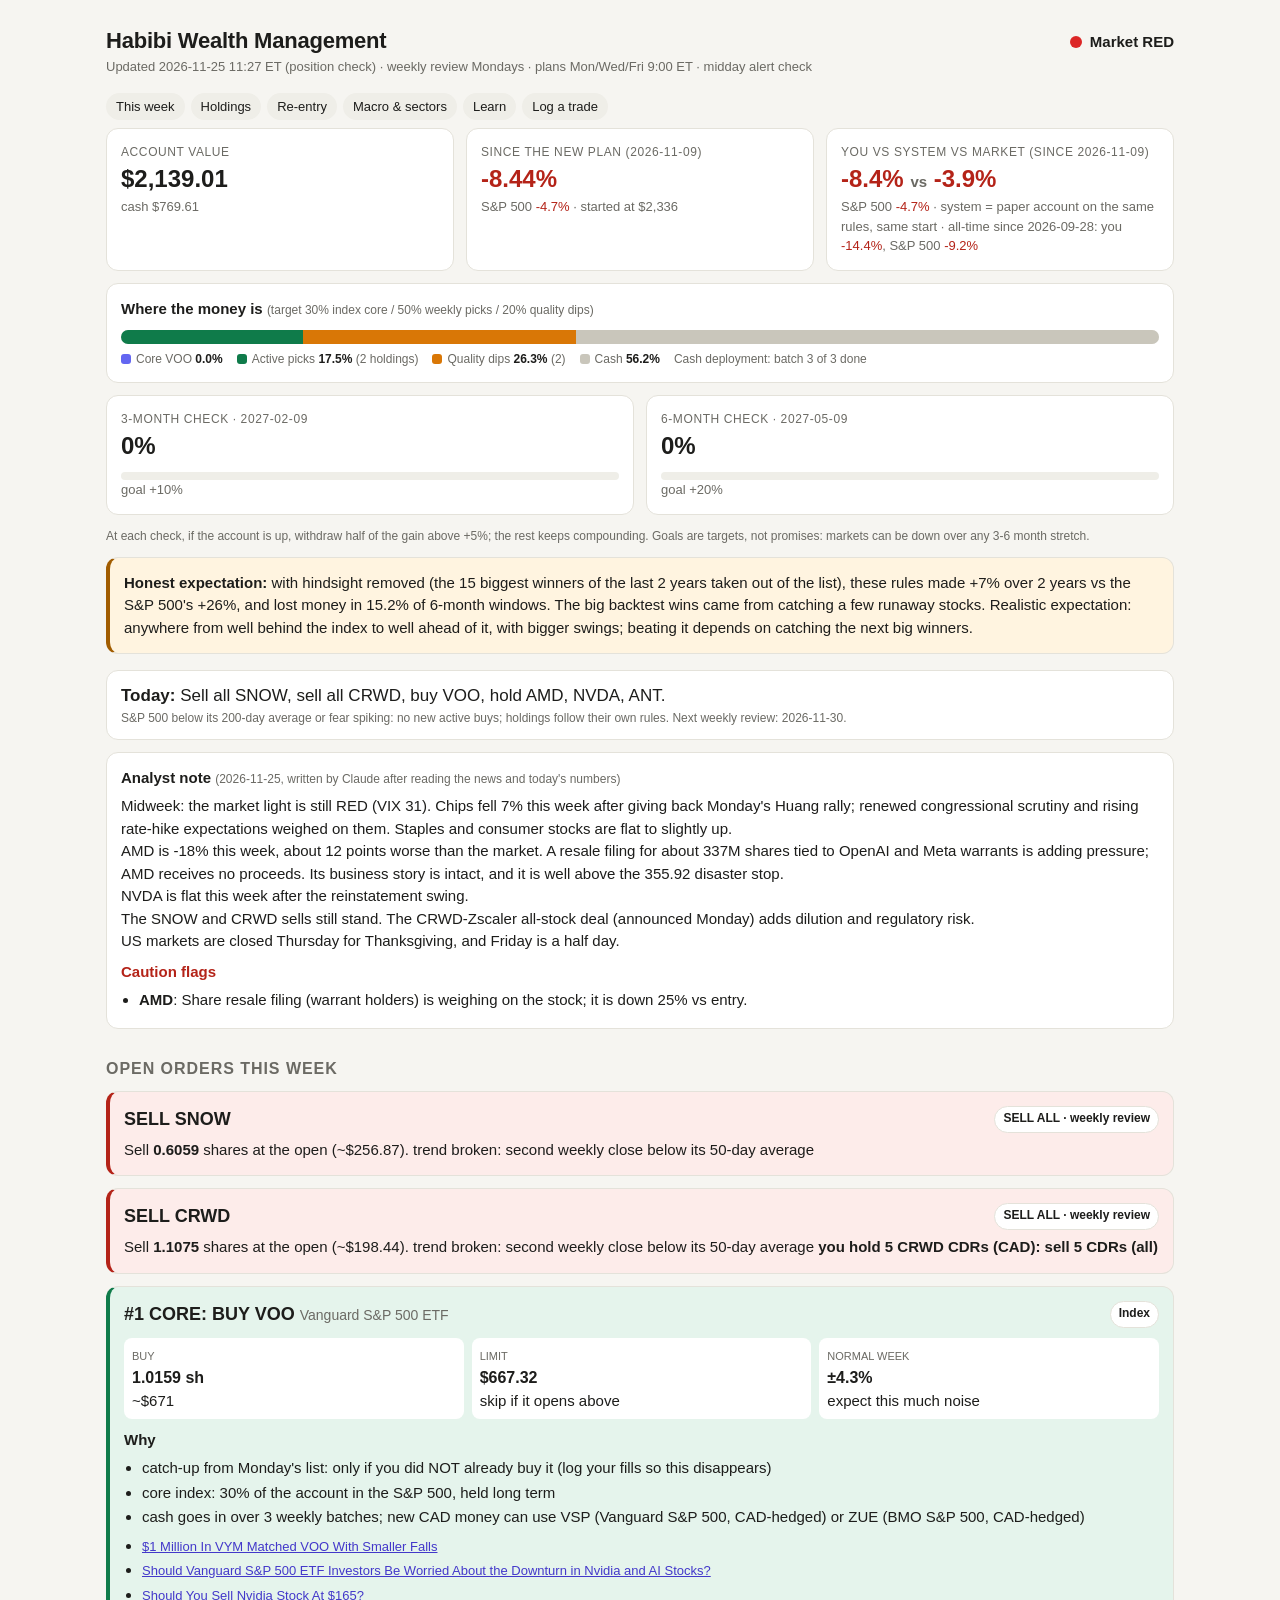
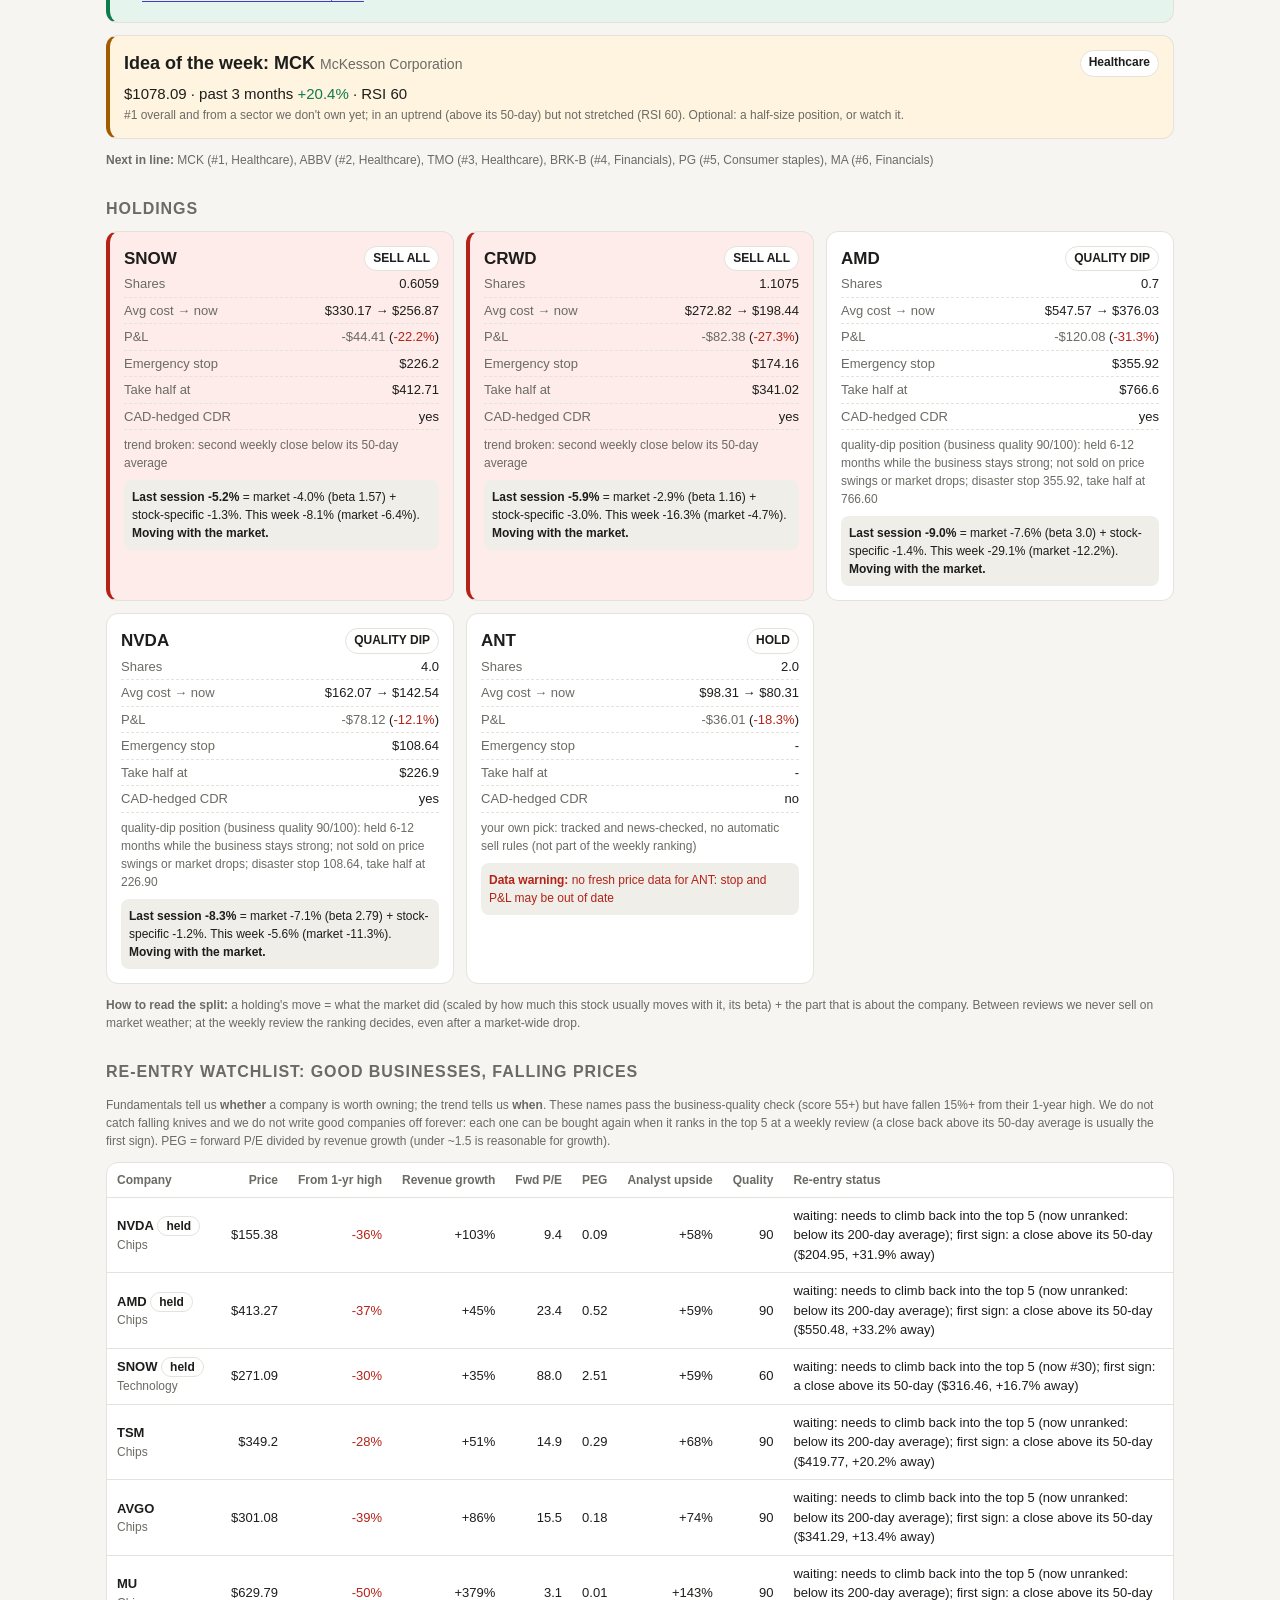
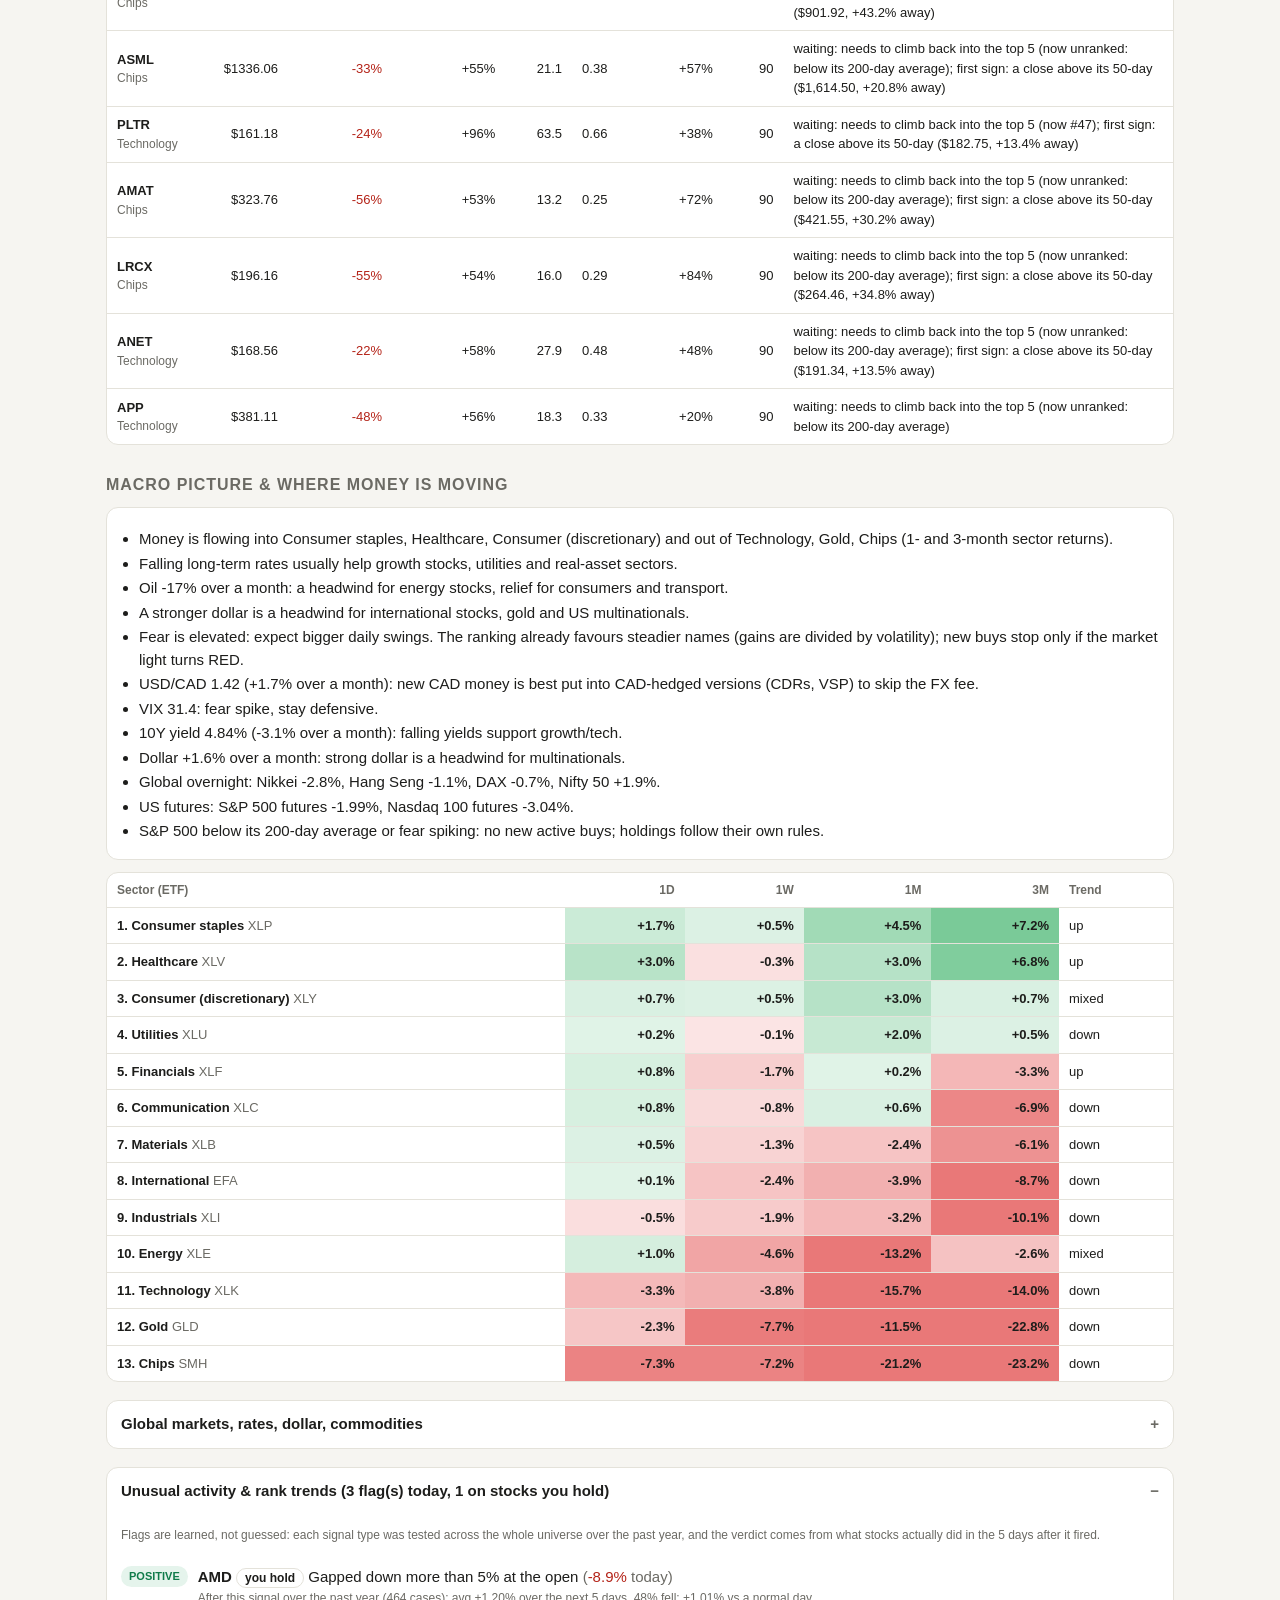
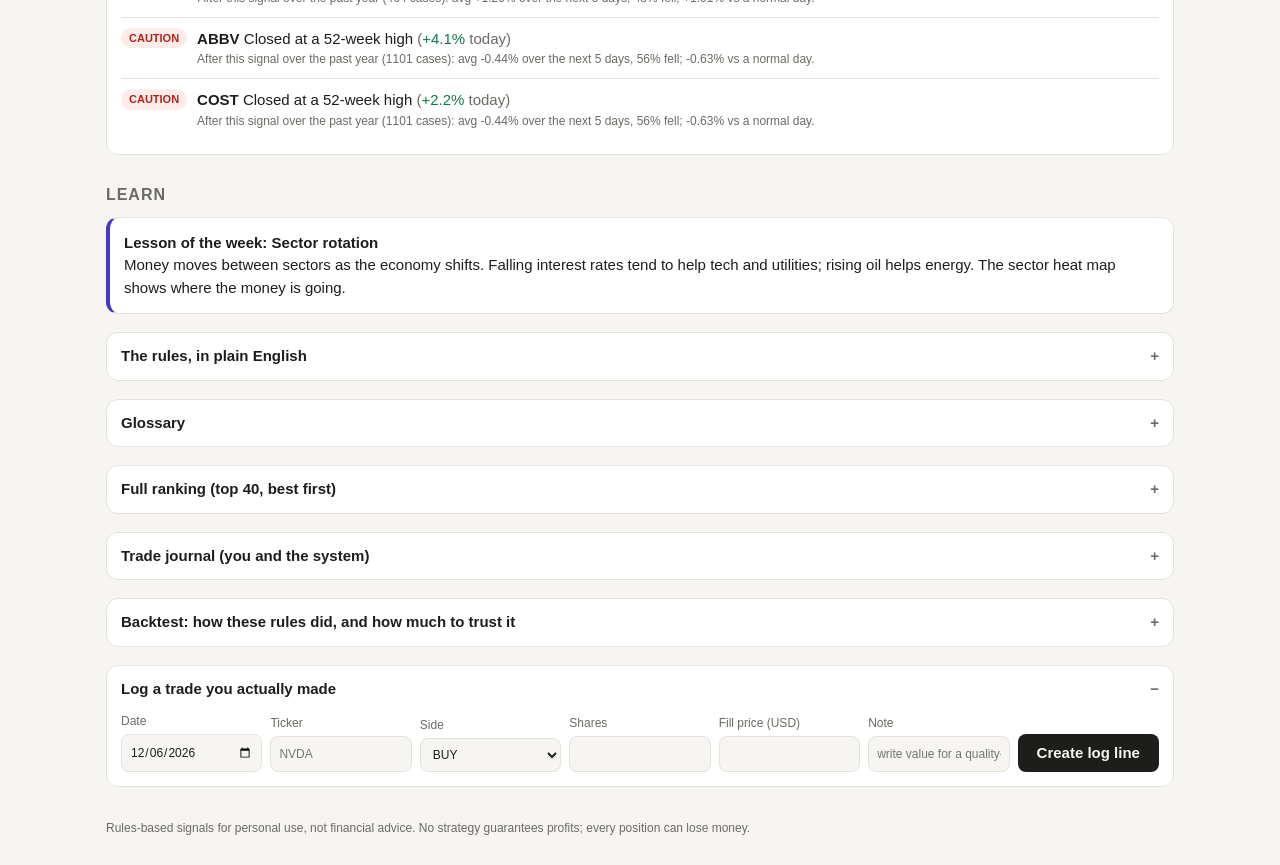
==== docs/index.html @ 864ce2e6 "Habibi check 2026-11-25 11:28 ET" ====
<!doctype html><html lang="en"><head><meta charset="utf-8">
<meta name="viewport" content="width=device-width,initial-scale=1"><title>Habibi Wealth Management</title>
<style>
:root{--bg:#f6f5f1;--card:#fff;--ink:#1d1d1b;--mute:#6b6a64;--line:#e4e2da;--buy:#0f7b4a;--buy-bg:#e5f4ec;
--sell:#b42318;--sell-bg:#fdecea;--warn:#a15c00;--warn-bg:#fff4e0;--acc:#4338ca;--chip:#efeee8}
@media (prefers-color-scheme:dark){:root:not([data-theme=light]){--bg:#121211;--card:#1c1c1a;--ink:#ecebe6;--mute:#9c9b94;
--line:#2e2d2a;--buy:#4ccf8d;--buy-bg:#12291d;--sell:#ff8a7a;--sell-bg:#321614;--warn:#f0b454;--warn-bg:#2d2210;--acc:#a5b4fc;--chip:#262623}}
:root[data-theme=dark]{--bg:#121211;--card:#1c1c1a;--ink:#ecebe6;--mute:#9c9b94;--line:#2e2d2a;--buy:#4ccf8d;--buy-bg:#12291d;
--sell:#ff8a7a;--sell-bg:#321614;--warn:#f0b454;--warn-bg:#2d2210;--acc:#a5b4fc;--chip:#262623}
*{box-sizing:border-box}body{margin:0;background:var(--bg);color:var(--ink);font:15px/1.5 -apple-system,BlinkMacSystemFont,"Segoe UI",Inter,sans-serif}
.wrap{max-width:1100px;margin:0 auto;padding:16px}
header{display:flex;flex-wrap:wrap;justify-content:space-between;align-items:baseline;gap:8px;margin:8px 0 16px}
h1{font-size:22px;margin:0;letter-spacing:-.01em}h2{font-size:16px;margin:28px 0 10px;text-transform:uppercase;letter-spacing:.06em;color:var(--mute)}
.sub{color:var(--mute);font-size:13px}nav{display:flex;gap:6px;flex-wrap:wrap;margin-bottom:8px}
nav a{font-size:13px;padding:4px 10px;border-radius:99px;background:var(--chip);color:var(--ink);text-decoration:none}
.grid{display:grid;gap:12px;grid-template-columns:repeat(auto-fit,minmax(160px,1fr))}
.card{background:var(--card);border:1px solid var(--line);border-radius:12px;padding:14px}
.kpi .v{font-size:24px;font-weight:650;font-variant-numeric:tabular-nums}.kpi .l{font-size:12px;color:var(--mute);text-transform:uppercase;letter-spacing:.05em}
.light{display:inline-flex;align-items:center;gap:8px;font-weight:650}.dot{width:12px;height:12px;border-radius:50%}
.GREEN{background:#16a34a}.YELLOW{background:#eab308}.RED{background:#dc2626}
.bar{height:8px;background:var(--chip);border-radius:99px;overflow:hidden;margin-top:8px}.bar i{display:block;height:100%;background:var(--buy)}
.order{border-left:4px solid var(--buy);background:var(--buy-bg)}.order.sell{border-left-color:var(--sell);background:var(--sell-bg)}
.order.warn{border-left-color:var(--warn);background:var(--warn-bg)}
.order h3{margin:0 0 6px;font-size:18px;display:flex;justify-content:space-between;gap:8px;flex-wrap:wrap}
.tag{font-size:12px;font-weight:650;padding:2px 8px;border-radius:99px;background:var(--card);border:1px solid var(--line)}
.plan{display:grid;grid-template-columns:repeat(auto-fit,minmax(110px,1fr));gap:8px;margin:10px 0;font-variant-numeric:tabular-nums}
.plan div{background:var(--card);border-radius:8px;padding:6px 8px}.plan b{display:block;font-size:16px}.plan span{font-size:11px;color:var(--mute);text-transform:uppercase}
ul.why{margin:6px 0 0;padding-left:18px}ul.why li{margin:2px 0}
.tbl{overflow-x:auto;background:var(--card);border:1px solid var(--line);border-radius:12px}
table{border-collapse:collapse;width:100%;font-size:13px;font-variant-numeric:tabular-nums}
th,td{padding:8px 10px;border-bottom:1px solid var(--line);text-align:right;white-space:nowrap}th{color:var(--mute);font-weight:600;font-size:12px}
td:first-child,th:first-child,td.l,th.l{text-align:left}tr:last-child td{border-bottom:0}
.pos{color:var(--buy)}.neg{color:var(--sell)}.mute{color:var(--mute)}
.news a{color:var(--acc);font-size:13px}.stack>*+*{margin-top:12px}
form{display:grid;grid-template-columns:repeat(auto-fit,minmax(120px,1fr));gap:8px;align-items:end}
label{font-size:12px;color:var(--mute);display:grid;gap:4px;min-width:0}input,select,button{width:100%;min-width:0;font:inherit;padding:8px;border-radius:8px;border:1px solid var(--line);background:var(--bg);color:var(--ink)}
button{background:var(--ink);color:var(--bg);border:0;font-weight:600;cursor:pointer}
code{background:var(--chip);padding:2px 6px;border-radius:6px;font-size:13px;word-break:break-all}
.note{font-size:12px;color:var(--mute)}
.flag{display:flex;gap:10px;align-items:flex-start;padding:10px 0;border-bottom:1px solid var(--line)}.flag:last-child{border-bottom:0}
.vd{font-size:11px;font-weight:700;padding:2px 8px;border-radius:99px;white-space:nowrap}.vd.caution{background:var(--sell-bg);color:var(--sell)}.vd.positive{background:var(--buy-bg);color:var(--buy)}.vd.neutral,.vd.few{background:var(--chip);color:var(--mute)}
.tbl td.stick,.tbl th.stick{position:sticky;left:0;background:var(--card);z-index:1}
.st{font-size:11px;font-weight:700;padding:2px 7px;border-radius:99px;white-space:nowrap}
.st.buy{background:var(--buy-bg);color:var(--buy)}.st.hold{background:var(--chip);color:var(--ink)}.st.next{background:var(--warn-bg);color:var(--warn)}
details.sec{margin-top:18px;background:var(--card);border:1px solid var(--line);border-radius:12px;padding:0 14px}
details.sec>summary{cursor:pointer;padding:12px 0;font-weight:600;list-style:none;display:flex;justify-content:space-between}
details.sec>summary::after{content:"+";color:var(--mute)}details.sec[open]>summary::after{content:"−"}
details.sec[open]{padding-bottom:14px}details.sec .tbl,details.sec .card{border-color:var(--line)}
.headline{font-size:17px;margin:16px 0 0;padding:12px 14px;border-radius:12px;background:var(--card);border:1px solid var(--line)}
@media (max-width:600px){.kpi .v{font-size:20px}}

.sleeve{display:flex;height:14px;border-radius:99px;overflow:hidden;background:var(--chip);margin:10px 0 6px}
.sleeve i{display:block;height:100%}.s-core{background:#6366f1}.s-act{background:#0f7b4a}.s-val{background:#d97706}.s-cash{background:#c9c6bb}
.legend{display:flex;gap:14px;flex-wrap:wrap;font-size:12px;color:var(--mute)}.legend b{color:var(--ink)}
.sw{display:inline-block;width:10px;height:10px;border-radius:3px;margin-right:5px;vertical-align:-1px}
.hold{display:grid;gap:12px;grid-template-columns:repeat(auto-fit,minmax(260px,1fr))}
.hc h3{margin:0;font-size:17px;display:flex;justify-content:space-between;gap:8px}
.hc .row{display:flex;justify-content:space-between;font-size:13px;padding:3px 0;border-bottom:1px dashed var(--line)}
.hc .row:last-of-type{border-bottom:0}.hc .row span:first-child{color:var(--mute)}
.split{font-size:12px;margin-top:8px;padding:8px;border-radius:8px;background:var(--chip)}
.heat td.h{font-weight:600}.lesson{border-left:4px solid var(--acc)}
.chk{display:grid;gap:12px;grid-template-columns:repeat(auto-fit,minmax(200px,1fr))}
</style></head><body><div class="wrap">
<header><div><h1>Habibi Wealth Management</h1><div class="sub">Updated 2026-11-25 11:27 ET (position check) · weekly review Mondays · plans Mon/Wed/Fri 9:00 ET · midday alert check</div></div>
<div class="light"><span class="dot RED"></span>Market RED</div></header>
<nav><a href="#orders">This week</a><a href="#holdings">Holdings</a><a href="#reentry">Re-entry</a><a href="#macro">Macro &amp; sectors</a><a href="#learn">Learn</a><a href="#log">Log a trade</a></nav>
<div class="grid">
<div class="card kpi"><div class="l">Account value</div><div class="v">$2,139.01</div><div class="sub">cash $769.61</div></div>
<div class="card kpi"><div class="l">Since the new plan (2026-11-09)</div><div class="v"><span class="neg">-8.44%</span></div>
<div class="sub">S&amp;P 500 <span class="neg">-4.7%</span> · started at $2,336</div></div>
<div class="card kpi"><div class="l">You vs system vs market (since 2026-11-09)</div><div class="v"><span class="neg">-8.4%</span> <span class="mute" style="font-size:15px">vs</span> <span class="neg">-3.9%</span></div>
<div class="sub">S&amp;P 500 <span class="neg">-4.7%</span> · system = paper account on the same rules, same start · all-time since 2026-09-28: you <span class="neg">-14.4%</span>, S&amp;P 500 <span class="neg">-9.2%</span></div></div>
</div>
<div class="card" style="margin-top:12px"><b>Where the money is</b> <span class="note">(target 30% index core / 50% weekly picks / 20% quality dips)</span>
<div class="sleeve"><i class="s-core" style="width:0.0%"></i><i class="s-act" style="width:17.5%"></i><i class="s-val" style="width:26.3%"></i><i class="s-cash" style="width:56.2%"></i></div>
<div class="legend"><span><i class="sw s-core"></i>Core VOO <b>0.0%</b></span><span><i class="sw s-act"></i>Active picks <b>17.5%</b>
(2 holdings)</span><span><i class="sw s-val"></i>Quality dips <b>26.3%</b> (2)</span><span><i class="sw s-cash"></i>Cash <b>56.2%</b></span>
<span>Cash deployment: batch 3 of 3 done</span></div></div>
<div class="chk" style="margin-top:12px"><div class="card kpi"><div class="l">3-month check · 2027-02-09</div><div class="v">0%</div><div class="bar"><i style="width:0%"></i></div><div class="sub">goal +10%</div></div><div class="card kpi"><div class="l">6-month check · 2027-05-09</div><div class="v">0%</div><div class="bar"><i style="width:0%"></i></div><div class="sub">goal +20%</div></div></div><p class="note">At each check, if the account is up, withdraw half of the gain above +5%; the rest keeps compounding. Goals are targets, not promises: markets can be down over any 3-6 month stretch.</p>
<div class="card order warn" style="margin-top:12px"><b>Honest expectation:</b> with hindsight removed (the 15 biggest winners of the last 2 years taken out of the list), these rules made +7% over 2 years vs the S&amp;P 500's +26%, and lost money in 15.2% of 6-month windows. The big backtest wins came from catching a few runaway stocks. Realistic expectation: anywhere from well behind the index to well ahead of it, with bigger swings; beating it depends on catching the next big winners.</div>
<div class="headline"><b>Today:</b> Sell all SNOW, sell all CRWD, buy VOO, hold AMD, NVDA, ANT.<div class="note">S&amp;P 500 below its 200-day average or fear spiking: no new active buys; holdings follow their own rules. Next weekly review: 2026-11-30.</div></div>
<div class="card" style="margin-top:12px"><b>Analyst note</b> <span class="note">(2026-11-25, written by Claude after reading the news and today's numbers)</span><div style="white-space:pre-wrap;margin-top:6px">Midweek: the market light is still RED (VIX 31). Chips fell 7% this week after giving back Monday&#x27;s Huang rally; renewed congressional scrutiny and rising rate-hike expectations weighed on them. Staples and consumer stocks are flat to slightly up.
AMD is -18% this week, about 12 points worse than the market. A resale filing for about 337M shares tied to OpenAI and Meta warrants is adding pressure; AMD receives no proceeds. Its business story is intact, and it is well above the 355.92 disaster stop.
NVDA is flat this week after the reinstatement swing.
The SNOW and CRWD sells still stand. The CRWD-Zscaler all-stock deal (announced Monday) adds dilution and regulatory risk.
US markets are closed Thursday for Thanksgiving, and Friday is a half day.</div><div style="margin-top:8px"><b class="neg">Caution flags</b><ul class="why"><li><b>AMD</b>: Share resale filing (warrant holders) is weighing on the stock; it is down 25% vs entry.</li></ul></div></div>
<h2 id="orders">Open orders this week</h2><div class="stack">
<div class="card order sell"><h3><span>SELL SNOW</span><span class="tag">SELL ALL · weekly review</span></h3><div>Sell <b>0.6059</b> shares at the open (~$256.87). trend broken: second weekly close below its 50-day average</div></div>
<div class="card order sell"><h3><span>SELL CRWD</span><span class="tag">SELL ALL · weekly review</span></h3><div>Sell <b>1.1075</b> shares at the open (~$198.44). trend broken: second weekly close below its 50-day average <b>you hold 5 CRWD CDRs (CAD): sell 5 CDRs (all)</b></div></div>
<div class="card order"><h3><span>#1 CORE: BUY VOO <span class="mute" style="font-weight:400;font-size:14px">Vanguard S&amp;P 500 ETF</span></span><span class="tag">Index</span></h3><div class="plan"><div><span>Buy</span><b><b>1.0159 sh</b></b>~$671</div><div><span>Limit</span><b><b>$667.32</b></b>skip if it opens above</div><div><span>Normal week</span><b><b>±4.3%</b></b>expect this much noise</div></div><b>Why</b><ul class="why"><li>catch-up from Monday&#x27;s list: only if you did NOT already buy it (log your fills so this disappears)</li><li>core index: 30% of the account in the S&amp;P 500, held long term</li><li>cash goes in over 3 weekly batches; new CAD money can use VSP (Vanguard S&amp;P 500, CAD-hedged) or ZUE (BMO S&amp;P 500, CAD-hedged)</li></ul><ul class="why news"><li><a href="https://www.trefis.com/stock/vym/articles/628731/1-million-in-vym-matched-voo-with-smaller-falls/2026-11-25" target="_blank" rel="noopener">$1 Million In VYM Matched VOO With Smaller Falls</a></li><li><a href="https://www.fool.com/investing/2026/11/24/should-vanguard-s-and-p-500-etf-investors-be-worried-about-the-downturn-in-nvidia-and-ai-stocks/" target="_blank" rel="noopener">Should Vanguard S&amp;P 500 ETF Investors Be Worried About the Downturn in Nvidia and AI Stocks?</a></li><li><a href="https://www.trefis.com/stock/nvda/articles/628271/should-you-sell-nvidia-stock-at-165/2026-11-24" target="_blank" rel="noopener">Should You Sell Nvidia Stock At $165?</a></li></ul></div>
</div>
<div class="card order warn" style="margin-top:12px"><h3><span>Idea of the week: MCK <span class="mute" style="font-weight:400;font-size:14px">McKesson Corporation</span></span><span class="tag">Healthcare</span></h3><div>$1078.09 · past 3 months <span class="pos">+20.4%</span> · RSI 60</div><div class="note">#1 overall and from a sector we don&#x27;t own yet; in an uptrend (above its 50-day) but not stretched (RSI 60). Optional: a half-size position, or watch it.</div></div>
<p class="note"><b>Next in line:</b> MCK (#1, Healthcare), ABBV (#2, Healthcare), TMO (#3, Healthcare), BRK-B (#4, Financials), PG (#5, Consumer staples), MA (#6, Financials)</p>
<h2 id="holdings">Holdings</h2>
<div class="hold"><div class="card hc order sell"><h3><span>SNOW</span><span class="tag">SELL ALL</span></h3><div class="row"><span>Shares</span><span>0.6059</span></div><div class="row"><span>Avg cost → now</span><span>$330.17 → $256.87</span></div><div class="row"><span>P&amp;L</span><span><span class="neg">-$44.41</span> (<span class="neg">-22.2%</span>)</span></div><div class="row"><span>Emergency stop</span><span>$226.2</span></div><div class="row"><span>Take half at</span><span>$412.71</span></div><div class="row"><span>CAD-hedged CDR</span><span>yes</span></div><div class="note" style="margin-top:6px">trend broken: second weekly close below its 50-day average</div><div class="split"><b>Last session -5.2%</b> = market -4.0% (beta 1.57) + stock-specific -1.3%. This week -8.1% (market -6.4%). <b>Moving with the market.</b></div></div><div class="card hc order sell"><h3><span>CRWD</span><span class="tag">SELL ALL</span></h3><div class="row"><span>Shares</span><span>1.1075</span></div><div class="row"><span>Avg cost → now</span><span>$272.82 → $198.44</span></div><div class="row"><span>P&amp;L</span><span><span class="neg">-$82.38</span> (<span class="neg">-27.3%</span>)</span></div><div class="row"><span>Emergency stop</span><span>$174.16</span></div><div class="row"><span>Take half at</span><span>$341.02</span></div><div class="row"><span>CAD-hedged CDR</span><span>yes</span></div><div class="note" style="margin-top:6px">trend broken: second weekly close below its 50-day average</div><div class="split"><b>Last session -5.9%</b> = market -2.9% (beta 1.16) + stock-specific -3.0%. This week -16.3% (market -4.7%). <b>Moving with the market.</b></div></div><div class="card hc "><h3><span>AMD</span><span class="tag">QUALITY DIP</span></h3><div class="row"><span>Shares</span><span>0.7</span></div><div class="row"><span>Avg cost → now</span><span>$547.57 → $376.03</span></div><div class="row"><span>P&amp;L</span><span><span class="neg">-$120.08</span> (<span class="neg">-31.3%</span>)</span></div><div class="row"><span>Emergency stop</span><span>$355.92</span></div><div class="row"><span>Take half at</span><span>$766.6</span></div><div class="row"><span>CAD-hedged CDR</span><span>yes</span></div><div class="note" style="margin-top:6px">quality-dip position (business quality 90/100): held 6-12 months while the business stays strong; not sold on price swings or market drops; disaster stop 355.92, take half at 766.60</div><div class="split"><b>Last session -9.0%</b> = market -7.6% (beta 3.0) + stock-specific -1.4%. This week -29.1% (market -12.2%). <b>Moving with the market.</b></div></div><div class="card hc "><h3><span>NVDA</span><span class="tag">QUALITY DIP</span></h3><div class="row"><span>Shares</span><span>4.0</span></div><div class="row"><span>Avg cost → now</span><span>$162.07 → $142.54</span></div><div class="row"><span>P&amp;L</span><span><span class="neg">-$78.12</span> (<span class="neg">-12.1%</span>)</span></div><div class="row"><span>Emergency stop</span><span>$108.64</span></div><div class="row"><span>Take half at</span><span>$226.9</span></div><div class="row"><span>CAD-hedged CDR</span><span>yes</span></div><div class="note" style="margin-top:6px">quality-dip position (business quality 90/100): held 6-12 months while the business stays strong; not sold on price swings or market drops; disaster stop 108.64, take half at 226.90</div><div class="split"><b>Last session -8.3%</b> = market -7.1% (beta 2.79) + stock-specific -1.2%. This week -5.6% (market -11.3%). <b>Moving with the market.</b></div></div><div class="card hc "><h3><span>ANT</span><span class="tag">HOLD</span></h3><div class="row"><span>Shares</span><span>2.0</span></div><div class="row"><span>Avg cost → now</span><span>$98.31 → $80.31</span></div><div class="row"><span>P&amp;L</span><span><span class="neg">-$36.01</span> (<span class="neg">-18.3%</span>)</span></div><div class="row"><span>Emergency stop</span><span>-</span></div><div class="row"><span>Take half at</span><span>-</span></div><div class="row"><span>CAD-hedged CDR</span><span>no</span></div><div class="note" style="margin-top:6px">your own pick: tracked and news-checked, no automatic sell rules (not part of the weekly ranking)</div><div class="split neg"><b>Data warning:</b> no fresh price data for ANT: stop and P&amp;L may be out of date</div></div></div>
<p class="note"><b>How to read the split:</b> a holding's move = what the market did (scaled by how much this stock usually moves with it, its beta) + the part that is about the company. Between reviews we never sell on market weather; at the weekly review the ranking decides, even after a market-wide drop.</p>
<h2 id="reentry">Re-entry watchlist: good businesses, falling prices</h2><p class="note">Fundamentals tell us <b>whether</b> a company is worth owning; the trend tells us <b>when</b>. These names pass the business-quality check (score 55+) but have fallen 15%+ from their 1-year high. We do not catch falling knives and we do not write good companies off forever: each one can be bought again when it ranks in the top 5 at a weekly review (a close back above its 50-day average is usually the first sign). PEG = forward P/E divided by revenue growth (under ~1.5 is reasonable for growth).</p><div class="tbl"><table><tr><th class="l">Company</th><th>Price</th><th>From 1-yr high</th><th>Revenue growth</th><th>Fwd P/E</th><th>PEG</th><th>Analyst upside</th><th>Quality</th><th class="l">Re-entry status</th></tr><tr><td class="l"><b>NVDA</b> <span class=tag>held</span><div class="note">Chips</div></td><td>$155.38</td><td class="neg">-36%</td><td>+103%</td><td>9.4</td><td>0.09</td><td>+58%</td><td>90</td><td class="l" style="white-space:normal;min-width:220px">waiting: needs to climb back into the top 5 (now unranked: below its 200-day average); first sign: a close above its 50-day ($204.95, +31.9% away)</td></tr><tr><td class="l"><b>AMD</b> <span class=tag>held</span><div class="note">Chips</div></td><td>$413.27</td><td class="neg">-37%</td><td>+45%</td><td>23.4</td><td>0.52</td><td>+59%</td><td>90</td><td class="l" style="white-space:normal;min-width:220px">waiting: needs to climb back into the top 5 (now unranked: below its 200-day average); first sign: a close above its 50-day ($550.48, +33.2% away)</td></tr><tr><td class="l"><b>SNOW</b> <span class=tag>held</span><div class="note">Technology</div></td><td>$271.09</td><td class="neg">-30%</td><td>+35%</td><td>88.0</td><td>2.51</td><td>+59%</td><td>60</td><td class="l" style="white-space:normal;min-width:220px">waiting: needs to climb back into the top 5 (now #30); first sign: a close above its 50-day ($316.46, +16.7% away)</td></tr><tr><td class="l"><b>TSM</b><div class="note">Chips</div></td><td>$349.2</td><td class="neg">-28%</td><td>+51%</td><td>14.9</td><td>0.29</td><td>+68%</td><td>90</td><td class="l" style="white-space:normal;min-width:220px">waiting: needs to climb back into the top 5 (now unranked: below its 200-day average); first sign: a close above its 50-day ($419.77, +20.2% away)</td></tr><tr><td class="l"><b>AVGO</b><div class="note">Chips</div></td><td>$301.08</td><td class="neg">-39%</td><td>+86%</td><td>15.5</td><td>0.18</td><td>+74%</td><td>90</td><td class="l" style="white-space:normal;min-width:220px">waiting: needs to climb back into the top 5 (now unranked: below its 200-day average); first sign: a close above its 50-day ($341.29, +13.4% away)</td></tr><tr><td class="l"><b>MU</b><div class="note">Chips</div></td><td>$629.79</td><td class="neg">-50%</td><td>+379%</td><td>3.1</td><td>0.01</td><td>+143%</td><td>90</td><td class="l" style="white-space:normal;min-width:220px">waiting: needs to climb back into the top 5 (now unranked: below its 200-day average); first sign: a close above its 50-day ($901.92, +43.2% away)</td></tr><tr><td class="l"><b>ASML</b><div class="note">Chips</div></td><td>$1336.06</td><td class="neg">-33%</td><td>+55%</td><td>21.1</td><td>0.38</td><td>+57%</td><td>90</td><td class="l" style="white-space:normal;min-width:220px">waiting: needs to climb back into the top 5 (now unranked: below its 200-day average); first sign: a close above its 50-day ($1,614.50, +20.8% away)</td></tr><tr><td class="l"><b>PLTR</b><div class="note">Technology</div></td><td>$161.18</td><td class="neg">-24%</td><td>+96%</td><td>63.5</td><td>0.66</td><td>+38%</td><td>90</td><td class="l" style="white-space:normal;min-width:220px">waiting: needs to climb back into the top 5 (now #47); first sign: a close above its 50-day ($182.75, +13.4% away)</td></tr><tr><td class="l"><b>AMAT</b><div class="note">Chips</div></td><td>$323.76</td><td class="neg">-56%</td><td>+53%</td><td>13.2</td><td>0.25</td><td>+72%</td><td>90</td><td class="l" style="white-space:normal;min-width:220px">waiting: needs to climb back into the top 5 (now unranked: below its 200-day average); first sign: a close above its 50-day ($421.55, +30.2% away)</td></tr><tr><td class="l"><b>LRCX</b><div class="note">Chips</div></td><td>$196.16</td><td class="neg">-55%</td><td>+54%</td><td>16.0</td><td>0.29</td><td>+84%</td><td>90</td><td class="l" style="white-space:normal;min-width:220px">waiting: needs to climb back into the top 5 (now unranked: below its 200-day average); first sign: a close above its 50-day ($264.46, +34.8% away)</td></tr><tr><td class="l"><b>ANET</b><div class="note">Technology</div></td><td>$168.56</td><td class="neg">-22%</td><td>+58%</td><td>27.9</td><td>0.48</td><td>+48%</td><td>90</td><td class="l" style="white-space:normal;min-width:220px">waiting: needs to climb back into the top 5 (now unranked: below its 200-day average); first sign: a close above its 50-day ($191.34, +13.5% away)</td></tr><tr><td class="l"><b>APP</b><div class="note">Technology</div></td><td>$381.11</td><td class="neg">-48%</td><td>+56%</td><td>18.3</td><td>0.33</td><td>+20%</td><td>90</td><td class="l" style="white-space:normal;min-width:220px">waiting: needs to climb back into the top 5 (now unranked: below its 200-day average)</td></tr></table></div>
<h2 id="macro">Macro picture &amp; where money is moving</h2><div class="card"><ul class="why"><li>Money is flowing into Consumer staples, Healthcare, Consumer (discretionary) and out of Technology, Gold, Chips (1- and 3-month sector returns).</li><li>Falling long-term rates usually help growth stocks, utilities and real-asset sectors.</li><li>Oil -17% over a month: a headwind for energy stocks, relief for consumers and transport.</li><li>A stronger dollar is a headwind for international stocks, gold and US multinationals.</li><li>Fear is elevated: expect bigger daily swings. The ranking already favours steadier names (gains are divided by volatility); new buys stop only if the market light turns RED.</li><li>USD/CAD 1.42 (+1.7% over a month): new CAD money is best put into CAD-hedged versions (CDRs, VSP) to skip the FX fee.</li><li>VIX 31.4: fear spike, stay defensive.</li><li>10Y yield 4.84% (-3.1% over a month): falling yields support growth/tech.</li><li>Dollar +1.6% over a month: strong dollar is a headwind for multinationals.</li><li>Global overnight: Nikkei -2.8%, Hang Seng -1.1%, DAX -0.7%, Nifty 50 +1.9%.</li><li>US futures: S&amp;P 500 futures -1.99%, Nasdaq 100 futures -3.04%.</li><li>S&amp;P 500 below its 200-day average or fear spiking: no new active buys; holdings follow their own rules.</li></ul></div>
<div class="tbl heat" style="margin-top:12px"><table><tr><th class="l">Sector (ETF)</th><th>1D</th><th>1W</th><th>1M</th><th>3M</th><th class="l">Trend</th></tr><tr><td class="l"><b>1. Consumer staples</b> <span class="mute">XLP</span></td><td class="h" style="background:rgba(22,163,74,0.22)">+1.7%</td><td class="h" style="background:rgba(22,163,74,0.15)">+0.5%</td><td class="h" style="background:rgba(22,163,74,0.40)">+4.5%</td><td class="h" style="background:rgba(22,163,74,0.57)">+7.2%</td><td class="l">up</td></tr><tr><td class="l"><b>2. Healthcare</b> <span class="mute">XLV</span></td><td class="h" style="background:rgba(22,163,74,0.30)">+3.0%</td><td class="h" style="background:rgba(220,38,38,0.14)">-0.3%</td><td class="h" style="background:rgba(22,163,74,0.31)">+3.0%</td><td class="h" style="background:rgba(22,163,74,0.54)">+6.8%</td><td class="l">up</td></tr><tr><td class="l"><b>3. Consumer (discretionary)</b> <span class="mute">XLY</span></td><td class="h" style="background:rgba(22,163,74,0.16)">+0.7%</td><td class="h" style="background:rgba(22,163,74,0.15)">+0.5%</td><td class="h" style="background:rgba(22,163,74,0.31)">+3.0%</td><td class="h" style="background:rgba(22,163,74,0.16)">+0.7%</td><td class="l">mixed</td></tr><tr><td class="l"><b>4. Utilities</b> <span class="mute">XLU</span></td><td class="h" style="background:rgba(22,163,74,0.13)">+0.2%</td><td class="h" style="background:rgba(220,38,38,0.12)">-0.1%</td><td class="h" style="background:rgba(22,163,74,0.24)">+2.0%</td><td class="h" style="background:rgba(22,163,74,0.15)">+0.5%</td><td class="l">down</td></tr><tr><td class="l"><b>5. Financials</b> <span class="mute">XLF</span></td><td class="h" style="background:rgba(22,163,74,0.17)">+0.8%</td><td class="h" style="background:rgba(220,38,38,0.22)">-1.7%</td><td class="h" style="background:rgba(22,163,74,0.13)">+0.2%</td><td class="h" style="background:rgba(220,38,38,0.33)">-3.3%</td><td class="l">up</td></tr><tr><td class="l"><b>6. Communication</b> <span class="mute">XLC</span></td><td class="h" style="background:rgba(22,163,74,0.17)">+0.8%</td><td class="h" style="background:rgba(220,38,38,0.17)">-0.8%</td><td class="h" style="background:rgba(22,163,74,0.16)">+0.6%</td><td class="h" style="background:rgba(220,38,38,0.55)">-6.9%</td><td class="l">down</td></tr><tr><td class="l"><b>7. Materials</b> <span class="mute">XLB</span></td><td class="h" style="background:rgba(22,163,74,0.15)">+0.5%</td><td class="h" style="background:rgba(220,38,38,0.20)">-1.3%</td><td class="h" style="background:rgba(220,38,38,0.27)">-2.4%</td><td class="h" style="background:rgba(220,38,38,0.50)">-6.1%</td><td class="l">down</td></tr><tr><td class="l"><b>8. International</b> <span class="mute">EFA</span></td><td class="h" style="background:rgba(22,163,74,0.13)">+0.1%</td><td class="h" style="background:rgba(220,38,38,0.27)">-2.4%</td><td class="h" style="background:rgba(220,38,38,0.36)">-3.9%</td><td class="h" style="background:rgba(220,38,38,0.62)">-8.7%</td><td class="l">down</td></tr><tr><td class="l"><b>9. Industrials</b> <span class="mute">XLI</span></td><td class="h" style="background:rgba(220,38,38,0.15)">-0.5%</td><td class="h" style="background:rgba(220,38,38,0.24)">-1.9%</td><td class="h" style="background:rgba(220,38,38,0.32)">-3.2%</td><td class="h" style="background:rgba(220,38,38,0.62)">-10.1%</td><td class="l">down</td></tr><tr><td class="l"><b>10. Energy</b> <span class="mute">XLE</span></td><td class="h" style="background:rgba(22,163,74,0.18)">+1.0%</td><td class="h" style="background:rgba(220,38,38,0.41)">-4.6%</td><td class="h" style="background:rgba(220,38,38,0.62)">-13.2%</td><td class="h" style="background:rgba(220,38,38,0.28)">-2.6%</td><td class="l">mixed</td></tr><tr><td class="l"><b>11. Technology</b> <span class="mute">XLK</span></td><td class="h" style="background:rgba(220,38,38,0.32)">-3.3%</td><td class="h" style="background:rgba(220,38,38,0.36)">-3.8%</td><td class="h" style="background:rgba(220,38,38,0.62)">-15.7%</td><td class="h" style="background:rgba(220,38,38,0.62)">-14.0%</td><td class="l">down</td></tr><tr><td class="l"><b>12. Gold</b> <span class="mute">GLD</span></td><td class="h" style="background:rgba(220,38,38,0.26)">-2.3%</td><td class="h" style="background:rgba(220,38,38,0.60)">-7.7%</td><td class="h" style="background:rgba(220,38,38,0.62)">-11.5%</td><td class="h" style="background:rgba(220,38,38,0.62)">-22.8%</td><td class="l">down</td></tr><tr><td class="l"><b>13. Chips</b> <span class="mute">SMH</span></td><td class="h" style="background:rgba(220,38,38,0.57)">-7.3%</td><td class="h" style="background:rgba(220,38,38,0.57)">-7.2%</td><td class="h" style="background:rgba(220,38,38,0.62)">-21.2%</td><td class="h" style="background:rgba(220,38,38,0.62)">-23.2%</td><td class="l">down</td></tr></table></div>
<details class="sec"><summary>Global markets, rates, dollar, commodities</summary><div class="tbl"><table><tr><th class="l">Market</th><th>Last</th><th>1D</th><th>5D</th><th>1M</th></tr><tr><td class="l">S&amp;P 500 futures</td><td>7,073.75</td><td><span class="neg">-1.99%</span></td><td><span class="neg">-3.6%</span></td><td><span class="neg">-8.8%</span></td></tr><tr><td class="l">Nasdaq 100 futures</td><td>25,475.75</td><td><span class="neg">-3.04%</span></td><td><span class="neg">-6.3%</span></td><td><span class="neg">-14.6%</span></td></tr><tr><td class="l">S&amp;P 500</td><td>718.78</td><td><span class="neg">-0.49%</span></td><td><span class="neg">-1.9%</span></td><td><span class="neg">-6.1%</span></td></tr><tr><td class="l">Nasdaq 100</td><td>638.1</td><td><span class="neg">-1.99%</span></td><td><span class="neg">-2.9%</span></td><td><span class="neg">-10.4%</span></td></tr><tr><td class="l">Russell 2000</td><td>267.14</td><td><span class="pos">+0.53%</span></td><td><span class="neg">-0.7%</span></td><td><span class="neg">-3.6%</span></td></tr><tr><td class="l">VIX (fear)</td><td>31.39</td><td><span class="pos">+19.08%</span></td><td><span class="pos">+27.8%</span></td><td><span class="pos">+79.2%</span></td></tr><tr><td class="l">US 10Y yield</td><td>4.84</td><td><span class="neg">-1.35%</span></td><td><span class="neg">-4.5%</span></td><td><span class="neg">-3.1%</span></td></tr><tr><td class="l">US Dollar index</td><td>103.93</td><td><span class="pos">+0.12%</span></td><td><span class="pos">+0.1%</span></td><td><span class="pos">+1.6%</span></td></tr><tr><td class="l">WTI crude</td><td>82.61</td><td><span class="pos">+0.68%</span></td><td><span class="neg">-0.8%</span></td><td><span class="neg">-17.3%</span></td></tr><tr><td class="l">Gold</td><td>3,514.7</td><td><span class="neg">-1.33%</span></td><td><span class="neg">-6.1%</span></td><td><span class="neg">-13.7%</span></td></tr><tr><td class="l">Bitcoin</td><td>58,025.37</td><td><span class="neg">-2.88%</span></td><td><span class="neg">-1.3%</span></td><td><span class="neg">-27.8%</span></td></tr><tr><td class="l">Nikkei (Japan)</td><td>57,011.62</td><td><span class="neg">-2.78%</span></td><td><span class="neg">-3.1%</span></td><td><span class="neg">-9.1%</span></td></tr><tr><td class="l">Hang Seng (HK)</td><td>21,966.01</td><td><span class="neg">-1.14%</span></td><td><span class="neg">-5.7%</span></td><td><span class="neg">-4.7%</span></td></tr><tr><td class="l">DAX (Germany)</td><td>24,848.6</td><td><span class="neg">-0.68%</span></td><td><span class="neg">-3.5%</span></td><td><span class="neg">-2.9%</span></td></tr><tr><td class="l">FTSE 100 (UK)</td><td>10,461.92</td><td><span class="neg">-0.05%</span></td><td><span class="neg">-0.8%</span></td><td><span class="neg">-2.1%</span></td></tr><tr><td class="l">Nifty 50 (India)</td><td>25,819.25</td><td><span class="pos">+1.85%</span></td><td><span class="pos">+1.7%</span></td><td><span class="pos">+14.2%</span></td></tr><tr><td class="l">USD/CAD</td><td>1.42</td><td><span class="neg">-0.82%</span></td><td><span class="neg">-0.4%</span></td><td><span class="pos">+1.7%</span></td></tr><tr><td class="l">USD/INR</td><td>92.22</td><td><span class="neg">-0.75%</span></td><td><span class="neg">-1.3%</span></td><td><span class="neg">-3.1%</span></td></tr></table></div></details>
<details class="sec" id="unusual" open><summary>Unusual activity &amp; rank trends (3 flag(s) today, 1 on stocks you hold)</summary><p class="note">Flags are learned, not guessed: each signal type was tested across the whole universe over the past year, and the verdict comes from what stocks actually did in the 5 days after it fired.</p><div class="flag"><span class="vd positive">POSITIVE</span><div><b>AMD</b> <span class=tag>you hold</span> Gapped down more than 5% at the open <span class="mute">(<span class="neg">-8.9%</span> today)</span><div class="note">After this signal over the past year (464 cases): avg +1.20% over the next 5 days, 48% fell; +1.01% vs a normal day.</div></div></div><div class="flag"><span class="vd caution">CAUTION</span><div><b>ABBV</b> Closed at a 52-week high <span class="mute">(<span class="pos">+4.1%</span> today)</span><div class="note">After this signal over the past year (1101 cases): avg -0.44% over the next 5 days, 56% fell; -0.63% vs a normal day.</div></div></div><div class="flag"><span class="vd caution">CAUTION</span><div><b>COST</b> Closed at a 52-week high <span class="mute">(<span class="pos">+2.2%</span> today)</span><div class="note">After this signal over the past year (1101 cases): avg -0.44% over the next 5 days, 56% fell; -0.63% vs a normal day.</div></div></div></details>
<h2 id="learn">Learn</h2><div class="card lesson"><b>Lesson of the week: Sector rotation</b><div>Money moves between sectors as the economy shifts. Falling interest rates tend to help tech and utilities; rising oil helps energy. The sector heat map shows where the money is going.</div></div>
<details class="sec"><summary>The rules, in plain English</summary><ol class="why">
<li><b>Two parts.</b> 30% in VOO (the S&amp;P 500), held long term and topped up toward its target from cash at weekly reviews.
The other 70% is the active portfolio, reviewed once a week.</li>
<li><b>Weekly review (Monday).</b> Every stock and sector ETF on the list is ranked by risk-adjusted momentum: its 6-, 3- and 1-month gains
divided by how much it normally swings. Every stock must also pass a business-quality check (growing revenue, expected profits, sane valuation).
We hold the top 5, at most 2 per sector and at most 3 across tech + chips combined, and keep a holding while it stays in the
top 8. Decisions use Friday's close; you place orders at Monday's open.</li>
<li><b>Size by swings.</b> Jumpier names get fewer dollars, so each holding can hurt about the same. No holding is more than 30% of the active part.</li>
<li><b>Exits.</b> Sell at the weekly review if it falls out of the top 8, or closes below its 50-day average two weeks in a row.
Sell half at +25% and trail the rest. A rank exit needs 1 weekly review(s) in a row outside the top 8. Emergency stop 3 normal daily swings below entry (at most 30%).
Between reviews, a market-wide drop never triggers a sale (only the emergency stop can). At the weekly review a holding outside the top 8 is sold even after a market-wide drop: rank is relative, so it means other names are holding up better. Waiting an extra week tested worse.</li>
<li><b>Quality dips (20% of the account).</b> Great businesses on sale: business-quality score 80+,
at least 20% below the 1-year high, and cheap for their growth (forward P/E divided by revenue growth under 1.0).
Up to 3 names (at most 2 per sector; obvious cyclical peaks with a forward P/E under 6 or revenue growth over 150% are skipped), at most 7% of the account each, bought in two halves (the second once it closes back above its 50-day
average or after 20 trading days). Held 6-12 months; sold only if the business story breaks (quality below 60 or shrinking revenue),
at the -35% disaster stop, or half at +40%. Not bought while the market light is RED or the account loss limit is hit. Log these fills with the note "value". This part is not backtested: free data has no history of fundamentals, so it has its own scoreboard line.</li>
<li><b>Market light.</b> RED (S&amp;P 500 below its 200-day average or fear spiking) = no new buys. Holdings follow their own rules.</li>
<li><b>Safety limits.</b> Down 12% since the new plan began = no new buys. Down 18% = full review together. Nothing is ever sold automatically just because the account is down.</li>
<li><b>New cash</b> goes in over 3 weekly batches. No buys within 3 trading days of an earnings report.</li></ol></details>
<details class="sec"><summary>Glossary</summary><div class="tbl"><table><tr><td class="l"><b>Momentum</b></td><td class="l" style="white-space:normal">How much a price has risen over recent months. Winners tend to keep winning for a while.</td></tr><tr><td class="l"><b>ATR</b></td><td class="l" style="white-space:normal">Average True Range: the size of a normal day&#x27;s move, in dollars. Used to set stops and sizes.</td></tr><tr><td class="l"><b>Stop</b></td><td class="l" style="white-space:normal">A pre-set price where we sell to cap the damage if something goes badly wrong.</td></tr><tr><td class="l"><b>50-day / 200-day average</b></td><td class="l" style="white-space:normal">The average price over the last 50 / 200 trading days. Above = uptrend.</td></tr><tr><td class="l"><b>Beta</b></td><td class="l" style="white-space:normal">How much a stock usually moves when the S&amp;P 500 moves 1%. Beta 1.5 = moves about 1.5%.</td></tr><tr><td class="l"><b>Rebalance</b></td><td class="l" style="white-space:normal">Bringing each part of the account back to its target share.</td></tr><tr><td class="l"><b>Sector ETF</b></td><td class="l" style="white-space:normal">One fund that holds a whole sector (e.g. XLE = US energy companies).</td></tr><tr><td class="l"><b>CDR</b></td><td class="l" style="white-space:normal">Canadian Depositary Receipt: a CAD-priced, currency-hedged version of a US stock on the Canadian exchange.</td></tr><tr><td class="l"><b>Drawdown</b></td><td class="l" style="white-space:normal">How far the account is below its highest value.</td></tr><tr><td class="l"><b>VIX</b></td><td class="l" style="white-space:normal">The market&#x27;s &#x27;fear gauge&#x27;. Below 20 is calm; above 28 is stressed.</td></tr></table></div></details>
<details class="sec" id="ranking"><summary>Full ranking (top 40, best first)</summary><p class="note"><b>Past 1M / Past 3M</b> = how much the stock already moved (history, not a forecast). <b>Target range</b> = a typical to strong move over the next 1–2 weeks, based on how much the stock normally swings; judge it at the weekly review on <b>next Monday</b>. <b>Analyst target</b> = Wall Street consensus 12-month price. Only the top 3 are bought; "Next in line" names replace a holding that drops out.</p><div class="tbl"><table><tr><th class="stick l">Rank · Ticker</th><th class="l">Status</th><th>Price</th><th>Past 1M</th><th>Past 3M</th><th>Target range (1–2 wk)</th><th>Analyst target (12-mo)</th><th>Fwd P/E</th><th>Earnings</th></tr><tr><td class="stick l"><b>1. MCK</b><div class="note">McKesson Corporation</div></td><td class="l"><span class="st next">NEXT IN LINE</span></td><td>$1078.09</td><td><span class="pos">+8.6%</span></td><td><span class="pos">+20.4%</span></td><td>$1137.78 – $1197.47<div class="note">+5.5% to +11.1%</div></td><td>$1174.29<div class="note">+8.9%</div></td><td>20.6</td><td>2027-02-03</td></tr><tr><td class="stick l"><b>2. ABBV</b><div class="note">AbbVie Inc.</div></td><td class="l"><span class="st next">NEXT IN LINE</span></td><td>$300.28</td><td><span class="pos">+4.7%</span></td><td><span class="pos">+14.9%</span></td><td>$316.2 – $332.12<div class="note">+5.3% to +10.6%</div></td><td>$315.88<div class="note">+5.2%</div></td><td>18.5</td><td>2027-02-03</td></tr><tr><td class="stick l"><b>3. TMO</b><div class="note">Thermo Fisher Scientif</div></td><td class="l"><span class="st next">NEXT IN LINE</span></td><td>$695.62</td><td><span class="pos">+1.6%</span></td><td><span class="pos">+9.9%</span></td><td>$740.35 – $785.08<div class="note">+6.4% to +12.9%</div></td><td>$755.12<div class="note">+8.6%</div></td><td>25.0</td><td>2027-01-28</td></tr><tr><td class="stick l"><b>4. BRK-B</b><div class="note">Berkshire Hathaway Inc</div></td><td class="l"><span class="st next">NEXT IN LINE</span></td><td>$577.21</td><td><span class="pos">+5.2%</span></td><td><span class="pos">+14.3%</span></td><td>$598.24 – $619.27<div class="note">+3.6% to +7.3%</div></td><td>$564.67<div class="note">-2.2%</div></td><td>25.3</td><td>-</td></tr><tr><td class="stick l"><b>5. PG</b><div class="note">Procter &amp; Gamble C</div></td><td class="l"><span class="st next">NEXT IN LINE</span></td><td>$172.47</td><td><span class="pos">+7.8%</span></td><td><span class="pos">+19.7%</span></td><td>$179.69 – $186.92<div class="note">+4.2% to +8.4%</div></td><td>$176.35<div class="note">+2.2%</div></td><td>23.2</td><td>2027-01-22</td></tr><tr><td class="stick l"><b>6. MA</b><div class="note">Mastercard Incorporate</div></td><td class="l"><span class="st next">NEXT IN LINE</span></td><td>$647.44</td><td><span class="pos">+5.5%</span></td><td><span class="pos">+8.3%</span></td><td>$679.19 – $710.95<div class="note">+4.9% to +9.8%</div></td><td>$720.69<div class="note">+11.3%</div></td><td>28.0</td><td>2027-01-28</td></tr><tr><td class="stick l"><b>7. V</b><div class="note">Visa Inc.</div></td><td class="l"><span class="mute">-</span></td><td>$416.78</td><td><span class="pos">+3.3%</span></td><td><span class="pos">+8.8%</span></td><td>$436.93 – $457.08<div class="note">+4.8% to +9.7%</div></td><td>$453.22<div class="note">+8.7%</div></td><td>24.3</td><td>2027-01-26</td></tr><tr><td class="stick l"><b>8. COST</b><div class="note">Costco Wholesale Corpo</div></td><td class="l"><span class="mute">-</span></td><td>$1091.71</td><td><span class="pos">+11.8%</span></td><td><span class="pos">+17.6%</span></td><td>$1134.29 – $1176.87<div class="note">+3.9% to +7.8%</div></td><td>$1085.35<div class="note">-0.6%</div></td><td>43.6</td><td>2026-12-10</td></tr><tr><td class="stick l"><b>9. XLV</b><div class="note">State Street Health Ca</div></td><td class="l"><span class="mute">-</span></td><td>$184.72</td><td><span class="pos">+3.0%</span></td><td><span class="pos">+6.8%</span></td><td>$192.87 – $201.03<div class="note">+4.4% to +8.8%</div></td><td>-</td><td>-</td><td>-</td></tr><tr><td class="stick l"><b>10. ZS</b><div class="note">Zscaler, Inc.</div></td><td class="l"><span class="mute">-</span></td><td>$231.62</td><td><span class="neg">-11.1%</span></td><td><span class="pos">+36.0%</span></td><td>$265.59 – $299.56<div class="note">+14.7% to +29.3%</div></td><td>$252.66<div class="note">+9.1%</div></td><td>41.1</td><td>-</td></tr><tr><td class="stick l"><b>11. LLY</b><div class="note">Eli Lilly and Company</div></td><td class="l"><span class="mute">-</span></td><td>$1407.59</td><td><span class="pos">+10.2%</span></td><td><span class="pos">+18.5%</span></td><td>$1502.96 – $1598.32<div class="note">+6.8% to +13.6%</div></td><td>$1470.06<div class="note">+4.4%</div></td><td>27.7</td><td>2027-02-03</td></tr><tr><td class="stick l"><b>12. KO</b><div class="note">Coca-Cola Company (The</div></td><td class="l"><span class="mute">-</span></td><td>$97.62</td><td><span class="pos">+5.3%</span></td><td><span class="pos">+9.0%</span></td><td>$101.84 – $106.06<div class="note">+4.3% to +8.7%</div></td><td>$99.64<div class="note">+2.1%</div></td><td>27.6</td><td>2027-02-09</td></tr><tr><td class="stick l"><b>13. WMT</b><div class="note">Walmart Inc.</div></td><td class="l"><span class="mute">-</span></td><td>$132.31</td><td><span class="pos">+10.0%</span></td><td><span class="pos">+26.8%</span></td><td>$138.96 – $145.61<div class="note">+5.0% to +10.1%</div></td><td>$136.15<div class="note">+2.9%</div></td><td>41.0</td><td>2027-02-18</td></tr><tr><td class="stick l"><b>14. VRTX</b><div class="note">Vertex Pharmaceuticals</div></td><td class="l"><span class="mute">-</span></td><td>$563.92</td><td><span class="pos">+9.0%</span></td><td><span class="pos">+3.0%</span></td><td>$601.46 – $639.01<div class="note">+6.7% to +13.3%</div></td><td>$595.36<div class="note">+5.6%</div></td><td>28.3</td><td>2027-02-11</td></tr><tr><td class="stick l"><b>15. ICE</b><div class="note">Intercontinental Excha</div></td><td class="l"><span class="mute">-</span></td><td>$174.89</td><td><span class="pos">+9.3%</span></td><td><span class="pos">+8.4%</span></td><td>$183.86 – $192.84<div class="note">+5.1% to +10.3%</div></td><td>$193.53<div class="note">+10.7%</div></td><td>19.6</td><td>2027-02-04</td></tr><tr><td class="stick l"><b>16. PGR</b><div class="note">Progressive Corporatio</div></td><td class="l"><span class="mute">-</span></td><td>$235.68</td><td><span class="pos">+2.8%</span></td><td><span class="pos">+6.0%</span></td><td>$247.61 – $259.54<div class="note">+5.1% to +10.1%</div></td><td>$234.24<div class="note">-0.6%</div></td><td>14.7</td><td>2027-01-27</td></tr><tr><td class="stick l"><b>17. WM</b><div class="note">Waste Management, Inc.</div></td><td class="l"><span class="mute">-</span></td><td>$244.71</td><td><span class="pos">+1.5%</span></td><td><span class="pos">+11.1%</span></td><td>$255.81 – $266.92<div class="note">+4.5% to +9.1%</div></td><td>$256.84<div class="note">+5.0%</div></td><td>27.4</td><td>2027-01-27</td></tr><tr><td class="stick l"><b>18. JNJ</b><div class="note">Johnson &amp; Johnson</div></td><td class="l"><span class="mute">-</span></td><td>$276.46</td><td><span class="pos">+4.3%</span></td><td><span class="pos">+2.9%</span></td><td>$291.46 – $306.47<div class="note">+5.4% to +10.9%</div></td><td>$279.85<div class="note">+1.2%</div></td><td>23.8</td><td>2027-01-26</td></tr><tr><td class="stick l"><b>19. AAPL</b><div class="note">Apple Inc.</div></td><td class="l"><span class="mute">-</span></td><td>$354.07</td><td><span class="pos">+3.0%</span></td><td><span class="pos">+13.0%</span></td><td>$372.69 – $391.3<div class="note">+5.3% to +10.5%</div></td><td>$345.63<div class="note">-2.4%</div></td><td>33.5</td><td>2027-01-28</td></tr><tr><td class="stick l"><b>20. XLP</b><div class="note">State Street Consumer </div></td><td class="l"><span class="mute">-</span></td><td>$91.88</td><td><span class="pos">+4.5%</span></td><td><span class="pos">+7.2%</span></td><td>$95.3 – $98.72<div class="note">+3.7% to +7.4%</div></td><td>-</td><td>-</td><td>-</td></tr><tr><td class="stick l"><b>21. PYPL</b><div class="note">PayPal Holdings, Inc.</div></td><td class="l"><span class="mute">-</span></td><td>$56.17</td><td><span class="pos">+2.1%</span></td><td><span class="neg">-8.9%</span></td><td>$59.86 – $63.56<div class="note">+6.6% to +13.2%</div></td><td>$57.31<div class="note">+2.0%</div></td><td>9.5</td><td>2027-02-02</td></tr><tr><td class="stick l"><b>22. TOST</b><div class="note">Toast, Inc.</div></td><td class="l"><span class="mute">-</span></td><td>$33.69</td><td><span class="pos">+4.9%</span></td><td><span class="neg">-8.9%</span></td><td>$36.86 – $40.04<div class="note">+9.4% to +18.8%</div></td><td>$39.0<div class="note">+15.8%</div></td><td>19.0</td><td>2027-02-11</td></tr><tr><td class="stick l"><b>23. HD</b><div class="note">Home Depot, Inc. (The)</div></td><td class="l"><span class="mute">-</span></td><td>$353.69</td><td><span class="pos">+10.7%</span></td><td><span class="pos">+6.4%</span></td><td>$374.38 – $395.07<div class="note">+5.8% to +11.7%</div></td><td>$375.41<div class="note">+6.1%</div></td><td>22.5</td><td>2027-02-23</td></tr><tr><td class="stick l"><b>24. SPGI</b><div class="note">S&amp;P Global Inc.</div></td><td class="l"><span class="mute">-</span></td><td>$455.17</td><td><span class="pos">+1.0%</span></td><td><span class="pos">+4.3%</span></td><td>$480.08 – $504.99<div class="note">+5.5% to +10.9%</div></td><td>$529.35<div class="note">+16.3%</div></td><td>22.6</td><td>2027-02-09</td></tr><tr><td class="stick l"><b>25. CMG</b><div class="note">Chipotle Mexican Grill</div></td><td class="l"><span class="mute">-</span></td><td>$37.05</td><td><span class="pos">+30.4%</span></td><td><span class="neg">-0.8%</span></td><td>$39.75 – $42.46<div class="note">+7.3% to +14.6%</div></td><td>$40.65<div class="note">+9.7%</div></td><td>28.0</td><td>2027-02-09</td></tr><tr><td class="stick l"><b>26. ABNB</b><div class="note">Airbnb, Inc.</div></td><td class="l"><span class="mute">-</span></td><td>$173.39</td><td><span class="pos">+1.4%</span></td><td><span class="neg">-7.8%</span></td><td>$188.02 – $202.66<div class="note">+8.4% to +16.9%</div></td><td>$205.88<div class="note">+18.7%</div></td><td>27.3</td><td>2027-02-11</td></tr><tr><td class="stick l"><b>27. PANW</b><div class="note">Palo Alto Networks, In</div></td><td class="l"><span class="mute">-</span></td><td>$352.99</td><td><span class="neg">-9.6%</span></td><td><span class="pos">+4.0%</span></td><td>$398.3 – $443.61<div class="note">+12.8% to +25.7%</div></td><td>$412.12<div class="note">+16.8%</div></td><td>71.7</td><td>2027-02-16</td></tr><tr><td class="stick l"><b>28. SPOT</b><div class="note">Spotify Technology S.A</div></td><td class="l"><span class="mute">-</span></td><td>$599.74</td><td><span class="pos">+4.8%</span></td><td><span class="pos">+9.0%</span></td><td>$646.4 – $693.07<div class="note">+7.8% to +15.6%</div></td><td>$634.84<div class="note">+5.9%</div></td><td>35.0</td><td>2027-02-09</td></tr><tr><td class="stick l"><b>29. CVX</b><div class="note">Chevron Corporation</div></td><td class="l"><span class="mute">-</span></td><td>$208.73</td><td><span class="neg">-9.3%</span></td><td><span class="pos">+5.1%</span></td><td>$219.35 – $229.97<div class="note">+5.1% to +10.2%</div></td><td>$241.62<div class="note">+15.8%</div></td><td>12.6</td><td>2027-01-29</td></tr><tr><td class="stick l"><b>30. SNOW</b><div class="note">Snowflake Inc.</div></td><td class="l"><span class="st hold">HOLDING</span></td><td>$271.09</td><td><span class="neg">-19.1%</span></td><td><span class="neg">-14.0%</span></td><td>$308.11 – $345.13<div class="note">+13.7% to +27.3%</div></td><td>$430.26<div class="note">+58.7%</div></td><td>88.0</td><td>2026-12-02</td></tr><tr><td class="stick l"><b>31. ORLY</b><div class="note">O&#x27;Reilly Automoti</div></td><td class="l"><span class="mute">-</span></td><td>$95.43</td><td><span class="pos">+4.8%</span></td><td><span class="pos">+6.6%</span></td><td>$100.1 – $104.76<div class="note">+4.9% to +9.8%</div></td><td>$106.41<div class="note">+11.5%</div></td><td>26.0</td><td>2027-02-10</td></tr><tr><td class="stick l"><b>32. COP</b><div class="note">ConocoPhillips</div></td><td class="l"><span class="mute">-</span></td><td>$134.64</td><td><span class="neg">-10.5%</span></td><td><span class="pos">+3.8%</span></td><td>$143.31 – $151.98<div class="note">+6.4% to +12.9%</div></td><td>$152.74<div class="note">+13.4%</div></td><td>11.7</td><td>2027-02-04</td></tr><tr><td class="stick l"><b>33. MSFT</b><div class="note">Microsoft Corporation</div></td><td class="l"><span class="mute">-</span></td><td>$496.13</td><td><span class="neg">-6.7%</span></td><td><span class="pos">+0.1%</span></td><td>$533.51 – $570.88<div class="note">+7.5% to +15.1%</div></td><td>$637.36<div class="note">+28.5%</div></td><td>20.5</td><td>2027-01-27</td></tr><tr><td class="stick l"><b>34. PFE</b><div class="note">Pfizer, Inc.</div></td><td class="l"><span class="mute">-</span></td><td>$28.46</td><td><span class="neg">-3.1%</span></td><td><span class="pos">+2.0%</span></td><td>$29.97 – $31.48<div class="note">+5.3% to +10.6%</div></td><td>$30.22<div class="note">+6.2%</div></td><td>9.6</td><td>2027-02-02</td></tr><tr><td class="stick l"><b>35. XLF</b><div class="note">State Street Financial</div></td><td class="l"><span class="mute">-</span></td><td>$56.11</td><td><span class="pos">+0.2%</span></td><td><span class="neg">-3.3%</span></td><td>$58.36 – $60.61<div class="note">+4.0% to +8.0%</div></td><td>-</td><td>-</td><td>-</td></tr><tr><td class="stick l"><b>36. MCD</b><div class="note">McDonald&#x27;s Corpor</div></td><td class="l"><span class="mute">-</span></td><td>$280.7</td><td><span class="pos">+11.9%</span></td><td><span class="pos">+5.9%</span></td><td>$294.46 – $308.23<div class="note">+4.9% to +9.8%</div></td><td>$299.0<div class="note">+6.5%</div></td><td>20.6</td><td>2027-02-11</td></tr><tr><td class="stick l"><b>37. NET</b><div class="note">Cloudflare, Inc.</div></td><td class="l"><span class="mute">-</span></td><td>$287.29</td><td><span class="neg">-13.4%</span></td><td><span class="pos">+0.8%</span></td><td>$336.21 – $385.13<div class="note">+17.0% to +34.1%</div></td><td>$343.25<div class="note">+19.5%</div></td><td>154.2</td><td>2027-02-09</td></tr><tr><td class="stick l"><b>38. CRWD</b><div class="note">CrowdStrike Holdings, </div></td><td class="l"><span class="st hold">HOLDING</span></td><td>$210.86</td><td><span class="neg">-19.5%</span></td><td><span class="pos">+11.5%</span></td><td>$244.67 – $278.48<div class="note">+16.0% to +32.1%</div></td><td>$249.03<div class="note">+18.1%</div></td><td>127.6</td><td>-</td></tr><tr><td class="stick l"><b>39. LMT</b><div class="note">Lockheed Martin Corpor</div></td><td class="l"><span class="mute">-</span></td><td>$586.63</td><td><span class="neg">-7.6%</span></td><td><span class="pos">+4.4%</span></td><td>$625.32 – $664.0<div class="note">+6.6% to +13.2%</div></td><td>$660.86<div class="note">+12.7%</div></td><td>17.6</td><td>2027-01-26</td></tr><tr><td class="stick l"><b>40. LIN</b><div class="note">Linde plc</div></td><td class="l"><span class="mute">-</span></td><td>$516.83</td><td><span class="pos">+1.8%</span></td><td><span class="pos">+5.8%</span></td><td>$538.06 – $559.3<div class="note">+4.1% to +8.2%</div></td><td>$555.15<div class="note">+7.4%</div></td><td>26.4</td><td>2027-02-04</td></tr></table></div></details>
<details class="sec"><summary>Trade journal (you and the system)</summary><div class="grid"><div class="card kpi"><div class="l">Your account</div><div class="v"><span class="neg">-14.44%</span></div><div class="sub">$2,139.01</div></div><div class="card kpi"><div class="l">System paper account</div><div class="v"><span class="neg">-3.87%</span></div><div class="sub">$2,220.55 · realized <span class="">$0.00</span></div></div></div><div class="tbl" style="margin-top:12px"><table><tr><th class="l">Win/loss</th><th>Closed</th><th>Wins</th><th>Losses</th><th>Win rate</th><th>Avg win</th><th>Avg loss</th><th>Net realized</th></tr><tr><td class="l"><b>You</b></td><td>0</td><td>0</td><td>0</td><td>-</td><td>-</td><td>-</td><td><span class="">$0.00</span></td></tr><tr><td class="l"><b>System</b></td><td>0</td><td>0</td><td>0</td><td>-</td><td>-</td><td>-</td><td><span class="">$0.00</span></td></tr></table></div><p class="note">The system starts with the same capital and auto-executes every order it gives you: buys at the limit price, sells when the alert fires. Only your logged trades count for you.</p><div class="tbl"><table><tr><th>System holds</th><th>Shares</th><th>Cost</th><th>Price</th><th>P&amp;L</th><th>%</th><th class="l">Status</th></tr><tr><td><b>VOO</b></td><td>1.0321</td><td>$692.82</td><td>$643.88</td><td><span class="neg">-$50.51</span></td><td><span class="neg">-7.1%</span></td><td class="l">HOLD</td></tr><tr><td><b>MCK</b></td><td>0.09</td><td>$1071.45</td><td>$1078.7</td><td><span class="pos">+$0.65</span></td><td><span class="pos">+0.7%</span></td><td class="l">HOLD</td></tr><tr><td><b>ABBV</b></td><td>0.31</td><td>$294.22</td><td>$297.38</td><td><span class="pos">+$0.98</span></td><td><span class="pos">+1.1%</span></td><td class="l">HOLD</td></tr><tr><td><b>V</b></td><td>0.26</td><td>$426.88</td><td>$418.08</td><td><span class="neg">-$2.29</span></td><td><span class="neg">-2.1%</span></td><td class="l">HOLD</td></tr><tr><td><b>MA</b></td><td>0.16</td><td>$659.23</td><td>$648.71</td><td><span class="neg">-$1.68</span></td><td><span class="neg">-1.6%</span></td><td class="l">HOLD</td></tr><tr><td><b>KO</b></td><td>1.33</td><td>$96.63</td><td>$98.17</td><td><span class="pos">+$2.05</span></td><td><span class="pos">+1.6%</span></td><td class="l">HOLD</td></tr><tr><td><b>NVDA</b></td><td>0.45</td><td>$180.46</td><td>$142.54</td><td><span class="neg">-$17.06</span></td><td><span class="neg">-21.0%</span></td><td class="l">HOLD</td></tr><tr><td><b>TSM</b></td><td>0.21</td><td>$392.51</td><td>$325.7</td><td><span class="neg">-$14.03</span></td><td><span class="neg">-17.0%</span></td><td class="l">HOLD</td></tr><tr><td><b>PLTR</b></td><td>0.48</td><td>$170.89</td><td>$155.14</td><td><span class="neg">-$7.56</span></td><td><span class="neg">-9.2%</span></td><td class="l">HOLD</td></tr></table></div></details>
<details class="sec"><summary>Backtest: how these rules did, and how much to trust it</summary><p class="note">Simulated 30% S&amp;P 500 + 70% active, decisions on Friday close, filled at Monday open, 0.1% cost each way, 2024-11-07 to 2026-11-05; results shown for each year, but the settings were chosen after seeing both years. <b>Big caveat:</b> the stock list was built in 2026, so it contains the stocks that went on to win (survivorship bias). With the 15 biggest winners removed, the rules fall well behind simply holding the S&amp;P 500. Read the "CHOSEN" row as a best case and its "minus the 15 biggest winners" row as the sober case. The sector-ETF-only version is less exposed to this bias (its list was also picked in 2026) and roughly matched the index with a smaller worst drop.</p><div class="tbl"><table><tr><th class="l">Rulebook</th><th>2 years</th><th>Year 1</th><th>Year 2</th><th>Worst drop</th><th>6-mo windows +10%</th><th>6-mo windows losing</th></tr><tr><td class="l" style="white-space:normal">S1 S0 minus the 15 biggest winners (hindsight-bias check)</td><td><span class="pos">+2.9%</span></td><td><span class="pos">+4.9%</span></td><td><span class="neg">-2.2%</span></td><td>-21.1%</td><td>11.5%</td><td>19.0%</td></tr><tr><td class="l" style="white-space:normal">S3 sector/asset ETFs only, top 3</td><td><span class="pos">+25.6%</span></td><td><span class="pos">+14.2%</span></td><td><span class="pos">+10.7%</span></td><td>-10.0%</td><td>51.3%</td><td>1.3%</td></tr><tr><td class="l" style="white-space:normal">T2 S0, tech+chips max 2 combined</td><td><span class="pos">+37.5%</span></td><td><span class="pos">+31.3%</span></td><td><span class="pos">+3.5%</span></td><td>-18.0%</td><td>66.3%</td><td>4.3%</td></tr><tr><td class="l" style="white-space:normal">T3 CHOSEN: S0 with tech+chips max 3 combined (2 per sector)</td><td><span class="pos">+62.7%</span></td><td><span class="pos">+45.5%</span></td><td><span class="pos">+10.0%</span></td><td>-18.0%</td><td>85.6%</td><td>1.1%</td></tr><tr><td class="l" style="white-space:normal">T4 S0, tech+chips max 4 (2 software + 2 chips)</td><td><span class="pos">+76.6%</span></td><td><span class="pos">+41.7%</span></td><td><span class="pos">+19.8%</span></td><td>-18.0%</td><td>94.4%</td><td>0.3%</td></tr><tr><td class="l" style="white-space:normal">T3x T3 minus the 15 biggest winners</td><td><span class="pos">+7.2%</span></td><td><span class="pos">+4.6%</span></td><td><span class="pos">+0.3%</span></td><td>-21.1%</td><td>14.4%</td><td>15.2%</td></tr><tr><td class="l" style="white-space:normal">T4x T4 minus the 15 biggest winners</td><td><span class="pos">+4.2%</span></td><td><span class="pos">+5.9%</span></td><td><span class="neg">-3.9%</span></td><td>-21.1%</td><td>16.3%</td><td>20.1%</td></tr><tr><td class="l" style="white-space:normal">T3e T3 stocks only (no ETFs)</td><td><span class="pos">+69.4%</span></td><td><span class="pos">+54.0%</span></td><td><span class="pos">+10.1%</span></td><td>-19.0%</td><td>83.7%</td><td>1.3%</td></tr><tr><td class="l" style="white-space:normal">Z buy &amp; hold SPY</td><td><span class="pos">+25.9%</span></td><td><span class="pos">+14.0%</span></td><td><span class="pos">+10.4%</span></td><td>-18.8%</td><td>47.1%</td><td>8.3%</td></tr><tr><td class="l" style="white-space:normal">Z buy &amp; hold QQQ</td><td><span class="pos">+27.3%</span></td><td><span class="pos">+19.4%</span></td><td><span class="pos">+6.6%</span></td><td>-22.8%</td><td>60.7%</td><td>4.5%</td></tr></table></div></details>
<details class="sec" id="log" open><summary>Log a trade you actually made</summary><div>
<form onsubmit="return mk(event)"><label>Date<input id="d" type="date" required></label>
<label>Ticker<input id="t" required placeholder="NVDA" style="text-transform:uppercase"></label>
<label>Side<select id="s"><option>BUY</option><option>SELL</option></select></label>
<label>Shares<input id="n" type="number" step="0.0001" required></label>
<label>Fill price (USD)<input id="p" type="number" step="0.0001" required></label>
<label>Note<input id="o" placeholder="write value for a quality-dip buy"></label><button>Create log line</button></form>
<div id="out" style="margin-top:12px;display:none"><div>1. Copy this line: <code id="line"></code> <button type="button" onclick="cp()">Copy</button></div>
<div style="margin-top:6px">2. <a id="ed" href="https://github.com/ishtrain07/ishtrain07/edit/main/habibi/trades.csv" target="_blank">Open trades.csv on GitHub</a>, paste it as a new last line, then Commit.
The next engine run picks it up. <span class="mute">(Or send it to Claude in chat.)</span></div>
<div class="note" style="margin-top:6px">If Issues are enabled on the repo: <a id="is" target="_blank">submit as an issue</a> and the robot appends it for you.</div></div></div>
<script>
document.getElementById('d').valueAsDate=new Date();
function mk(ev){ev.preventDefault();const v=id=>document.getElementById(id).value.trim();
const l=[v('d'),v('t').toUpperCase(),v('s'),v('n'),v('p'),0,v('o').replace(/,/g,' ')].join(',');
document.getElementById('line').textContent=l;document.getElementById('out').style.display='block';
document.getElementById('is').href="https://github.com/ishtrain07/ishtrain07/issues/new?labels=trade&title="+encodeURIComponent('TRADE '+l)+'&body='+encodeURIComponent(l);return false}
function cp(){navigator.clipboard&&navigator.clipboard.writeText(document.getElementById('line').textContent)}
</script></details>
<p class="note" style="margin-top:32px">Rules-based signals for personal use, not financial advice. No strategy guarantees profits; every position can lose money.</p></div></body></html>
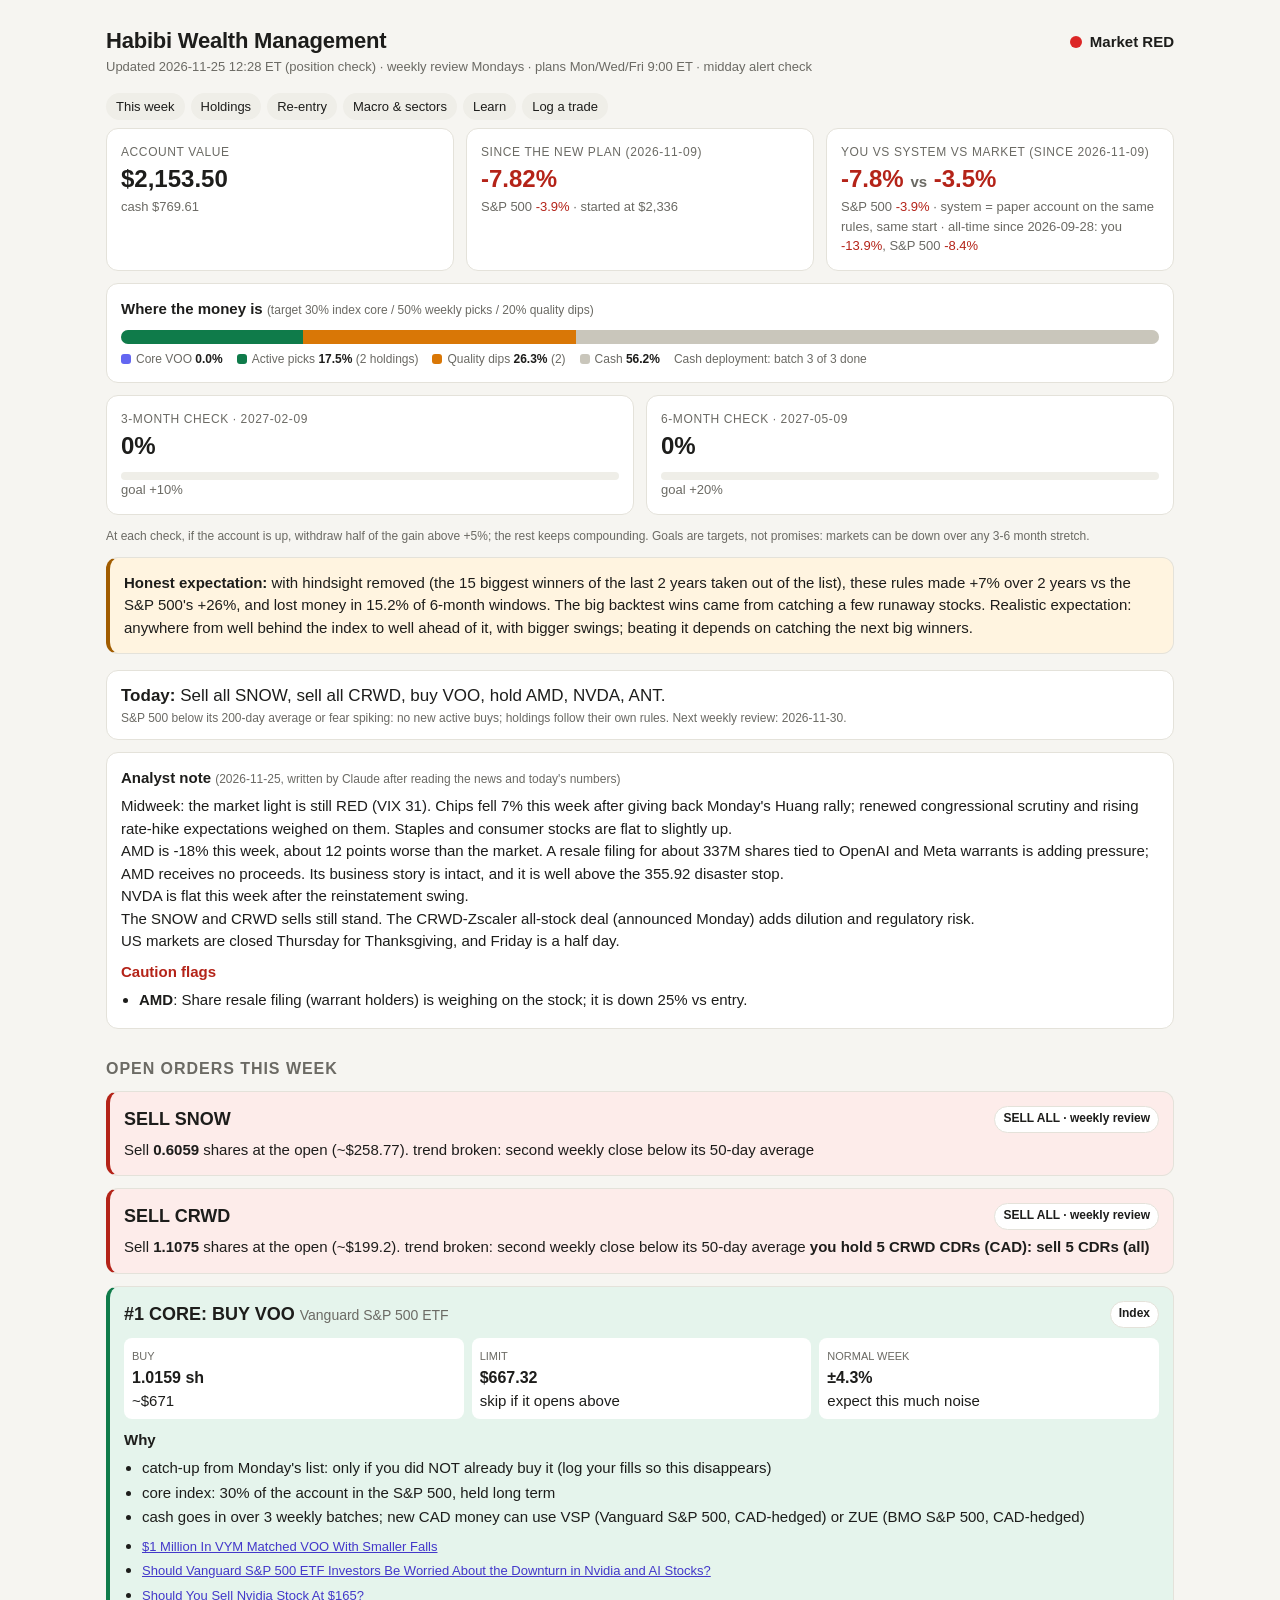
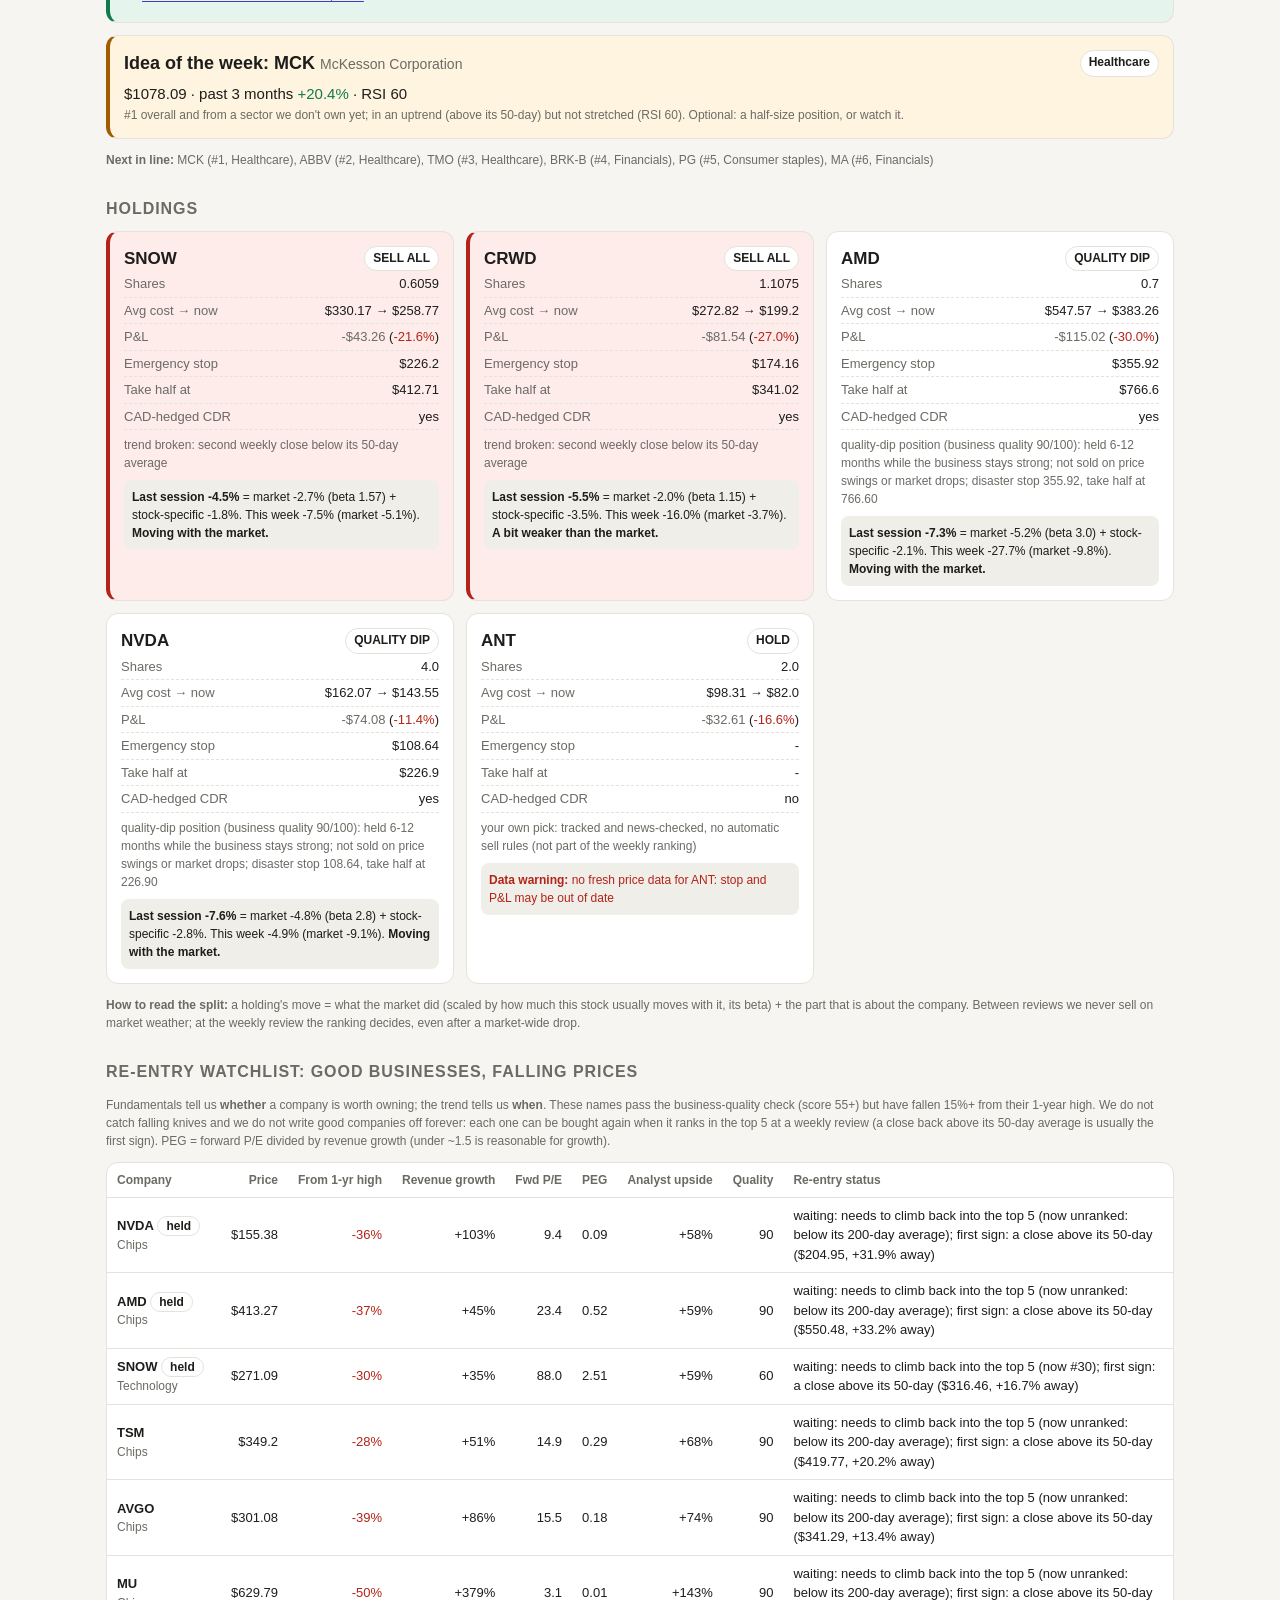
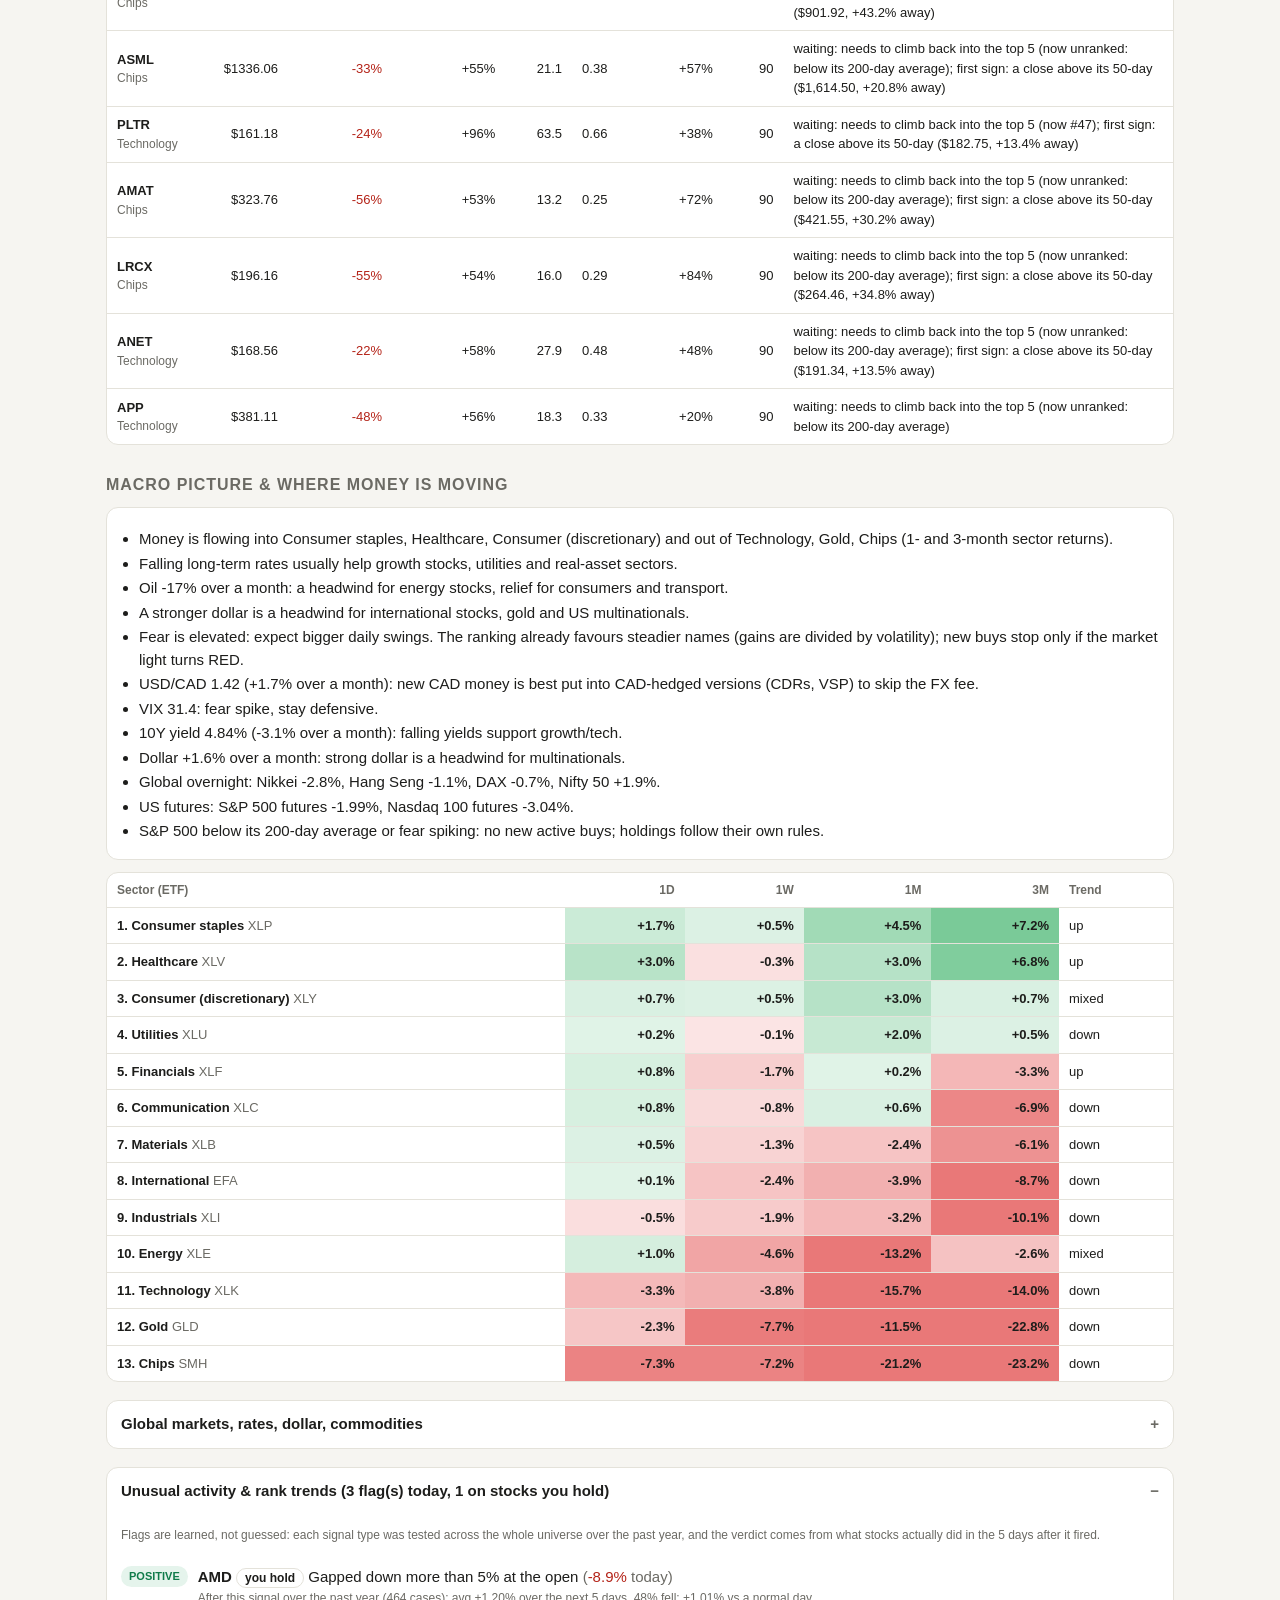
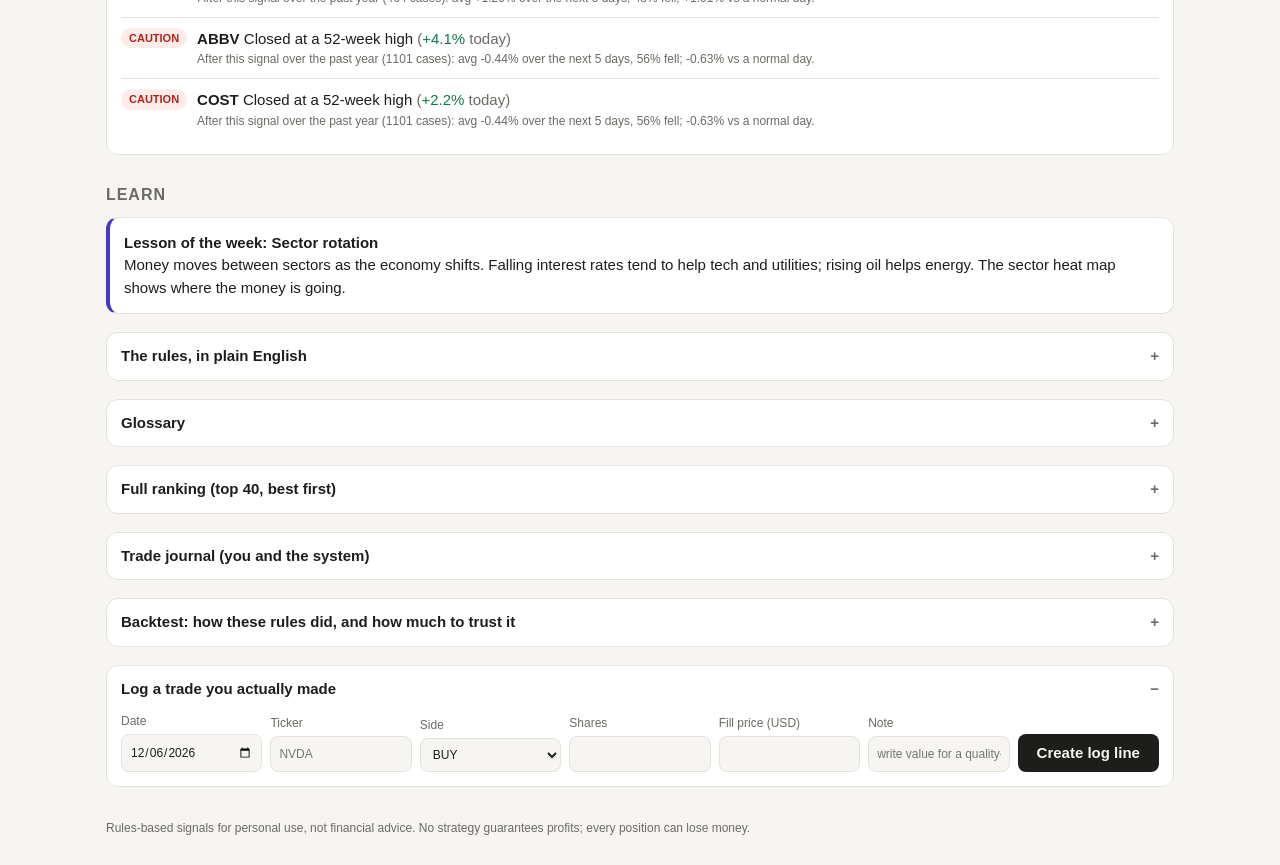
==== commit 8a0706e6: "Habibi check 2026-11-25 12:28 ET" ====
--- a/docs/index.html
+++ b/docs/index.html
@@ -61,15 +61,15 @@
 .heat td.h{font-weight:600}.lesson{border-left:4px solid var(--acc)}
 .chk{display:grid;gap:12px;grid-template-columns:repeat(auto-fit,minmax(200px,1fr))}
 </style></head><body><div class="wrap">
-<header><div><h1>Habibi Wealth Management</h1><div class="sub">Updated 2026-11-25 11:27 ET (position check) · weekly review Mondays · plans Mon/Wed/Fri 9:00 ET · midday alert check</div></div>
+<header><div><h1>Habibi Wealth Management</h1><div class="sub">Updated 2026-11-25 12:28 ET (position check) · weekly review Mondays · plans Mon/Wed/Fri 9:00 ET · midday alert check</div></div>
 <div class="light"><span class="dot RED"></span>Market RED</div></header>
 <nav><a href="#orders">This week</a><a href="#holdings">Holdings</a><a href="#reentry">Re-entry</a><a href="#macro">Macro &amp; sectors</a><a href="#learn">Learn</a><a href="#log">Log a trade</a></nav>
 <div class="grid">
-<div class="card kpi"><div class="l">Account value</div><div class="v">$2,139.01</div><div class="sub">cash $769.61</div></div>
-<div class="card kpi"><div class="l">Since the new plan (2026-11-09)</div><div class="v"><span class="neg">-8.44%</span></div>
-<div class="sub">S&amp;P 500 <span class="neg">-4.7%</span> · started at $2,336</div></div>
-<div class="card kpi"><div class="l">You vs system vs market (since 2026-11-09)</div><div class="v"><span class="neg">-8.4%</span> <span class="mute" style="font-size:15px">vs</span> <span class="neg">-3.9%</span></div>
-<div class="sub">S&amp;P 500 <span class="neg">-4.7%</span> · system = paper account on the same rules, same start · all-time since 2026-09-28: you <span class="neg">-14.4%</span>, S&amp;P 500 <span class="neg">-9.2%</span></div></div>
+<div class="card kpi"><div class="l">Account value</div><div class="v">$2,153.50</div><div class="sub">cash $769.61</div></div>
+<div class="card kpi"><div class="l">Since the new plan (2026-11-09)</div><div class="v"><span class="neg">-7.82%</span></div>
+<div class="sub">S&amp;P 500 <span class="neg">-3.9%</span> · started at $2,336</div></div>
+<div class="card kpi"><div class="l">You vs system vs market (since 2026-11-09)</div><div class="v"><span class="neg">-7.8%</span> <span class="mute" style="font-size:15px">vs</span> <span class="neg">-3.5%</span></div>
+<div class="sub">S&amp;P 500 <span class="neg">-3.9%</span> · system = paper account on the same rules, same start · all-time since 2026-09-28: you <span class="neg">-13.9%</span>, S&amp;P 500 <span class="neg">-8.4%</span></div></div>
 </div>
 <div class="card" style="margin-top:12px"><b>Where the money is</b> <span class="note">(target 30% index core / 50% weekly picks / 20% quality dips)</span>
 <div class="sleeve"><i class="s-core" style="width:0.0%"></i><i class="s-act" style="width:17.5%"></i><i class="s-val" style="width:26.3%"></i><i class="s-cash" style="width:56.2%"></i></div>
@@ -85,14 +85,14 @@
 The SNOW and CRWD sells still stand. The CRWD-Zscaler all-stock deal (announced Monday) adds dilution and regulatory risk.
 US markets are closed Thursday for Thanksgiving, and Friday is a half day.</div><div style="margin-top:8px"><b class="neg">Caution flags</b><ul class="why"><li><b>AMD</b>: Share resale filing (warrant holders) is weighing on the stock; it is down 25% vs entry.</li></ul></div></div>
 <h2 id="orders">Open orders this week</h2><div class="stack">
-<div class="card order sell"><h3><span>SELL SNOW</span><span class="tag">SELL ALL · weekly review</span></h3><div>Sell <b>0.6059</b> shares at the open (~$256.87). trend broken: second weekly close below its 50-day average</div></div>
-<div class="card order sell"><h3><span>SELL CRWD</span><span class="tag">SELL ALL · weekly review</span></h3><div>Sell <b>1.1075</b> shares at the open (~$198.44). trend broken: second weekly close below its 50-day average <b>you hold 5 CRWD CDRs (CAD): sell 5 CDRs (all)</b></div></div>
+<div class="card order sell"><h3><span>SELL SNOW</span><span class="tag">SELL ALL · weekly review</span></h3><div>Sell <b>0.6059</b> shares at the open (~$258.77). trend broken: second weekly close below its 50-day average</div></div>
+<div class="card order sell"><h3><span>SELL CRWD</span><span class="tag">SELL ALL · weekly review</span></h3><div>Sell <b>1.1075</b> shares at the open (~$199.2). trend broken: second weekly close below its 50-day average <b>you hold 5 CRWD CDRs (CAD): sell 5 CDRs (all)</b></div></div>
 <div class="card order"><h3><span>#1 CORE: BUY VOO <span class="mute" style="font-weight:400;font-size:14px">Vanguard S&amp;P 500 ETF</span></span><span class="tag">Index</span></h3><div class="plan"><div><span>Buy</span><b><b>1.0159 sh</b></b>~$671</div><div><span>Limit</span><b><b>$667.32</b></b>skip if it opens above</div><div><span>Normal week</span><b><b>±4.3%</b></b>expect this much noise</div></div><b>Why</b><ul class="why"><li>catch-up from Monday&#x27;s list: only if you did NOT already buy it (log your fills so this disappears)</li><li>core index: 30% of the account in the S&amp;P 500, held long term</li><li>cash goes in over 3 weekly batches; new CAD money can use VSP (Vanguard S&amp;P 500, CAD-hedged) or ZUE (BMO S&amp;P 500, CAD-hedged)</li></ul><ul class="why news"><li><a href="https://www.trefis.com/stock/vym/articles/628731/1-million-in-vym-matched-voo-with-smaller-falls/2026-11-25" target="_blank" rel="noopener">$1 Million In VYM Matched VOO With Smaller Falls</a></li><li><a href="https://www.fool.com/investing/2026/11/24/should-vanguard-s-and-p-500-etf-investors-be-worried-about-the-downturn-in-nvidia-and-ai-stocks/" target="_blank" rel="noopener">Should Vanguard S&amp;P 500 ETF Investors Be Worried About the Downturn in Nvidia and AI Stocks?</a></li><li><a href="https://www.trefis.com/stock/nvda/articles/628271/should-you-sell-nvidia-stock-at-165/2026-11-24" target="_blank" rel="noopener">Should You Sell Nvidia Stock At $165?</a></li></ul></div>
 </div>
 <div class="card order warn" style="margin-top:12px"><h3><span>Idea of the week: MCK <span class="mute" style="font-weight:400;font-size:14px">McKesson Corporation</span></span><span class="tag">Healthcare</span></h3><div>$1078.09 · past 3 months <span class="pos">+20.4%</span> · RSI 60</div><div class="note">#1 overall and from a sector we don&#x27;t own yet; in an uptrend (above its 50-day) but not stretched (RSI 60). Optional: a half-size position, or watch it.</div></div>
 <p class="note"><b>Next in line:</b> MCK (#1, Healthcare), ABBV (#2, Healthcare), TMO (#3, Healthcare), BRK-B (#4, Financials), PG (#5, Consumer staples), MA (#6, Financials)</p>
 <h2 id="holdings">Holdings</h2>
-<div class="hold"><div class="card hc order sell"><h3><span>SNOW</span><span class="tag">SELL ALL</span></h3><div class="row"><span>Shares</span><span>0.6059</span></div><div class="row"><span>Avg cost → now</span><span>$330.17 → $256.87</span></div><div class="row"><span>P&amp;L</span><span><span class="neg">-$44.41</span> (<span class="neg">-22.2%</span>)</span></div><div class="row"><span>Emergency stop</span><span>$226.2</span></div><div class="row"><span>Take half at</span><span>$412.71</span></div><div class="row"><span>CAD-hedged CDR</span><span>yes</span></div><div class="note" style="margin-top:6px">trend broken: second weekly close below its 50-day average</div><div class="split"><b>Last session -5.2%</b> = market -4.0% (beta 1.57) + stock-specific -1.3%. This week -8.1% (market -6.4%). <b>Moving with the market.</b></div></div><div class="card hc order sell"><h3><span>CRWD</span><span class="tag">SELL ALL</span></h3><div class="row"><span>Shares</span><span>1.1075</span></div><div class="row"><span>Avg cost → now</span><span>$272.82 → $198.44</span></div><div class="row"><span>P&amp;L</span><span><span class="neg">-$82.38</span> (<span class="neg">-27.3%</span>)</span></div><div class="row"><span>Emergency stop</span><span>$174.16</span></div><div class="row"><span>Take half at</span><span>$341.02</span></div><div class="row"><span>CAD-hedged CDR</span><span>yes</span></div><div class="note" style="margin-top:6px">trend broken: second weekly close below its 50-day average</div><div class="split"><b>Last session -5.9%</b> = market -2.9% (beta 1.16) + stock-specific -3.0%. This week -16.3% (market -4.7%). <b>Moving with the market.</b></div></div><div class="card hc "><h3><span>AMD</span><span class="tag">QUALITY DIP</span></h3><div class="row"><span>Shares</span><span>0.7</span></div><div class="row"><span>Avg cost → now</span><span>$547.57 → $376.03</span></div><div class="row"><span>P&amp;L</span><span><span class="neg">-$120.08</span> (<span class="neg">-31.3%</span>)</span></div><div class="row"><span>Emergency stop</span><span>$355.92</span></div><div class="row"><span>Take half at</span><span>$766.6</span></div><div class="row"><span>CAD-hedged CDR</span><span>yes</span></div><div class="note" style="margin-top:6px">quality-dip position (business quality 90/100): held 6-12 months while the business stays strong; not sold on price swings or market drops; disaster stop 355.92, take half at 766.60</div><div class="split"><b>Last session -9.0%</b> = market -7.6% (beta 3.0) + stock-specific -1.4%. This week -29.1% (market -12.2%). <b>Moving with the market.</b></div></div><div class="card hc "><h3><span>NVDA</span><span class="tag">QUALITY DIP</span></h3><div class="row"><span>Shares</span><span>4.0</span></div><div class="row"><span>Avg cost → now</span><span>$162.07 → $142.54</span></div><div class="row"><span>P&amp;L</span><span><span class="neg">-$78.12</span> (<span class="neg">-12.1%</span>)</span></div><div class="row"><span>Emergency stop</span><span>$108.64</span></div><div class="row"><span>Take half at</span><span>$226.9</span></div><div class="row"><span>CAD-hedged CDR</span><span>yes</span></div><div class="note" style="margin-top:6px">quality-dip position (business quality 90/100): held 6-12 months while the business stays strong; not sold on price swings or market drops; disaster stop 108.64, take half at 226.90</div><div class="split"><b>Last session -8.3%</b> = market -7.1% (beta 2.79) + stock-specific -1.2%. This week -5.6% (market -11.3%). <b>Moving with the market.</b></div></div><div class="card hc "><h3><span>ANT</span><span class="tag">HOLD</span></h3><div class="row"><span>Shares</span><span>2.0</span></div><div class="row"><span>Avg cost → now</span><span>$98.31 → $80.31</span></div><div class="row"><span>P&amp;L</span><span><span class="neg">-$36.01</span> (<span class="neg">-18.3%</span>)</span></div><div class="row"><span>Emergency stop</span><span>-</span></div><div class="row"><span>Take half at</span><span>-</span></div><div class="row"><span>CAD-hedged CDR</span><span>no</span></div><div class="note" style="margin-top:6px">your own pick: tracked and news-checked, no automatic sell rules (not part of the weekly ranking)</div><div class="split neg"><b>Data warning:</b> no fresh price data for ANT: stop and P&amp;L may be out of date</div></div></div>
+<div class="hold"><div class="card hc order sell"><h3><span>SNOW</span><span class="tag">SELL ALL</span></h3><div class="row"><span>Shares</span><span>0.6059</span></div><div class="row"><span>Avg cost → now</span><span>$330.17 → $258.77</span></div><div class="row"><span>P&amp;L</span><span><span class="neg">-$43.26</span> (<span class="neg">-21.6%</span>)</span></div><div class="row"><span>Emergency stop</span><span>$226.2</span></div><div class="row"><span>Take half at</span><span>$412.71</span></div><div class="row"><span>CAD-hedged CDR</span><span>yes</span></div><div class="note" style="margin-top:6px">trend broken: second weekly close below its 50-day average</div><div class="split"><b>Last session -4.5%</b> = market -2.7% (beta 1.57) + stock-specific -1.8%. This week -7.5% (market -5.1%). <b>Moving with the market.</b></div></div><div class="card hc order sell"><h3><span>CRWD</span><span class="tag">SELL ALL</span></h3><div class="row"><span>Shares</span><span>1.1075</span></div><div class="row"><span>Avg cost → now</span><span>$272.82 → $199.2</span></div><div class="row"><span>P&amp;L</span><span><span class="neg">-$81.54</span> (<span class="neg">-27.0%</span>)</span></div><div class="row"><span>Emergency stop</span><span>$174.16</span></div><div class="row"><span>Take half at</span><span>$341.02</span></div><div class="row"><span>CAD-hedged CDR</span><span>yes</span></div><div class="note" style="margin-top:6px">trend broken: second weekly close below its 50-day average</div><div class="split"><b>Last session -5.5%</b> = market -2.0% (beta 1.15) + stock-specific -3.5%. This week -16.0% (market -3.7%). <b>A bit weaker than the market.</b></div></div><div class="card hc "><h3><span>AMD</span><span class="tag">QUALITY DIP</span></h3><div class="row"><span>Shares</span><span>0.7</span></div><div class="row"><span>Avg cost → now</span><span>$547.57 → $383.26</span></div><div class="row"><span>P&amp;L</span><span><span class="neg">-$115.02</span> (<span class="neg">-30.0%</span>)</span></div><div class="row"><span>Emergency stop</span><span>$355.92</span></div><div class="row"><span>Take half at</span><span>$766.6</span></div><div class="row"><span>CAD-hedged CDR</span><span>yes</span></div><div class="note" style="margin-top:6px">quality-dip position (business quality 90/100): held 6-12 months while the business stays strong; not sold on price swings or market drops; disaster stop 355.92, take half at 766.60</div><div class="split"><b>Last session -7.3%</b> = market -5.2% (beta 3.0) + stock-specific -2.1%. This week -27.7% (market -9.8%). <b>Moving with the market.</b></div></div><div class="card hc "><h3><span>NVDA</span><span class="tag">QUALITY DIP</span></h3><div class="row"><span>Shares</span><span>4.0</span></div><div class="row"><span>Avg cost → now</span><span>$162.07 → $143.55</span></div><div class="row"><span>P&amp;L</span><span><span class="neg">-$74.08</span> (<span class="neg">-11.4%</span>)</span></div><div class="row"><span>Emergency stop</span><span>$108.64</span></div><div class="row"><span>Take half at</span><span>$226.9</span></div><div class="row"><span>CAD-hedged CDR</span><span>yes</span></div><div class="note" style="margin-top:6px">quality-dip position (business quality 90/100): held 6-12 months while the business stays strong; not sold on price swings or market drops; disaster stop 108.64, take half at 226.90</div><div class="split"><b>Last session -7.6%</b> = market -4.8% (beta 2.8) + stock-specific -2.8%. This week -4.9% (market -9.1%). <b>Moving with the market.</b></div></div><div class="card hc "><h3><span>ANT</span><span class="tag">HOLD</span></h3><div class="row"><span>Shares</span><span>2.0</span></div><div class="row"><span>Avg cost → now</span><span>$98.31 → $82.0</span></div><div class="row"><span>P&amp;L</span><span><span class="neg">-$32.61</span> (<span class="neg">-16.6%</span>)</span></div><div class="row"><span>Emergency stop</span><span>-</span></div><div class="row"><span>Take half at</span><span>-</span></div><div class="row"><span>CAD-hedged CDR</span><span>no</span></div><div class="note" style="margin-top:6px">your own pick: tracked and news-checked, no automatic sell rules (not part of the weekly ranking)</div><div class="split neg"><b>Data warning:</b> no fresh price data for ANT: stop and P&amp;L may be out of date</div></div></div>
 <p class="note"><b>How to read the split:</b> a holding's move = what the market did (scaled by how much this stock usually moves with it, its beta) + the part that is about the company. Between reviews we never sell on market weather; at the weekly review the ranking decides, even after a market-wide drop.</p>
 <h2 id="reentry">Re-entry watchlist: good businesses, falling prices</h2><p class="note">Fundamentals tell us <b>whether</b> a company is worth owning; the trend tells us <b>when</b>. These names pass the business-quality check (score 55+) but have fallen 15%+ from their 1-year high. We do not catch falling knives and we do not write good companies off forever: each one can be bought again when it ranks in the top 5 at a weekly review (a close back above its 50-day average is usually the first sign). PEG = forward P/E divided by revenue growth (under ~1.5 is reasonable for growth).</p><div class="tbl"><table><tr><th class="l">Company</th><th>Price</th><th>From 1-yr high</th><th>Revenue growth</th><th>Fwd P/E</th><th>PEG</th><th>Analyst upside</th><th>Quality</th><th class="l">Re-entry status</th></tr><tr><td class="l"><b>NVDA</b> <span class=tag>held</span><div class="note">Chips</div></td><td>$155.38</td><td class="neg">-36%</td><td>+103%</td><td>9.4</td><td>0.09</td><td>+58%</td><td>90</td><td class="l" style="white-space:normal;min-width:220px">waiting: needs to climb back into the top 5 (now unranked: below its 200-day average); first sign: a close above its 50-day ($204.95, +31.9% away)</td></tr><tr><td class="l"><b>AMD</b> <span class=tag>held</span><div class="note">Chips</div></td><td>$413.27</td><td class="neg">-37%</td><td>+45%</td><td>23.4</td><td>0.52</td><td>+59%</td><td>90</td><td class="l" style="white-space:normal;min-width:220px">waiting: needs to climb back into the top 5 (now unranked: below its 200-day average); first sign: a close above its 50-day ($550.48, +33.2% away)</td></tr><tr><td class="l"><b>SNOW</b> <span class=tag>held</span><div class="note">Technology</div></td><td>$271.09</td><td class="neg">-30%</td><td>+35%</td><td>88.0</td><td>2.51</td><td>+59%</td><td>60</td><td class="l" style="white-space:normal;min-width:220px">waiting: needs to climb back into the top 5 (now #30); first sign: a close above its 50-day ($316.46, +16.7% away)</td></tr><tr><td class="l"><b>TSM</b><div class="note">Chips</div></td><td>$349.2</td><td class="neg">-28%</td><td>+51%</td><td>14.9</td><td>0.29</td><td>+68%</td><td>90</td><td class="l" style="white-space:normal;min-width:220px">waiting: needs to climb back into the top 5 (now unranked: below its 200-day average); first sign: a close above its 50-day ($419.77, +20.2% away)</td></tr><tr><td class="l"><b>AVGO</b><div class="note">Chips</div></td><td>$301.08</td><td class="neg">-39%</td><td>+86%</td><td>15.5</td><td>0.18</td><td>+74%</td><td>90</td><td class="l" style="white-space:normal;min-width:220px">waiting: needs to climb back into the top 5 (now unranked: below its 200-day average); first sign: a close above its 50-day ($341.29, +13.4% away)</td></tr><tr><td class="l"><b>MU</b><div class="note">Chips</div></td><td>$629.79</td><td class="neg">-50%</td><td>+379%</td><td>3.1</td><td>0.01</td><td>+143%</td><td>90</td><td class="l" style="white-space:normal;min-width:220px">waiting: needs to climb back into the top 5 (now unranked: below its 200-day average); first sign: a close above its 50-day ($901.92, +43.2% away)</td></tr><tr><td class="l"><b>ASML</b><div class="note">Chips</div></td><td>$1336.06</td><td class="neg">-33%</td><td>+55%</td><td>21.1</td><td>0.38</td><td>+57%</td><td>90</td><td class="l" style="white-space:normal;min-width:220px">waiting: needs to climb back into the top 5 (now unranked: below its 200-day average); first sign: a close above its 50-day ($1,614.50, +20.8% away)</td></tr><tr><td class="l"><b>PLTR</b><div class="note">Technology</div></td><td>$161.18</td><td class="neg">-24%</td><td>+96%</td><td>63.5</td><td>0.66</td><td>+38%</td><td>90</td><td class="l" style="white-space:normal;min-width:220px">waiting: needs to climb back into the top 5 (now #47); first sign: a close above its 50-day ($182.75, +13.4% away)</td></tr><tr><td class="l"><b>AMAT</b><div class="note">Chips</div></td><td>$323.76</td><td class="neg">-56%</td><td>+53%</td><td>13.2</td><td>0.25</td><td>+72%</td><td>90</td><td class="l" style="white-space:normal;min-width:220px">waiting: needs to climb back into the top 5 (now unranked: below its 200-day average); first sign: a close above its 50-day ($421.55, +30.2% away)</td></tr><tr><td class="l"><b>LRCX</b><div class="note">Chips</div></td><td>$196.16</td><td class="neg">-55%</td><td>+54%</td><td>16.0</td><td>0.29</td><td>+84%</td><td>90</td><td class="l" style="white-space:normal;min-width:220px">waiting: needs to climb back into the top 5 (now unranked: below its 200-day average); first sign: a close above its 50-day ($264.46, +34.8% away)</td></tr><tr><td class="l"><b>ANET</b><div class="note">Technology</div></td><td>$168.56</td><td class="neg">-22%</td><td>+58%</td><td>27.9</td><td>0.48</td><td>+48%</td><td>90</td><td class="l" style="white-space:normal;min-width:220px">waiting: needs to climb back into the top 5 (now unranked: below its 200-day average); first sign: a close above its 50-day ($191.34, +13.5% away)</td></tr><tr><td class="l"><b>APP</b><div class="note">Technology</div></td><td>$381.11</td><td class="neg">-48%</td><td>+56%</td><td>18.3</td><td>0.33</td><td>+20%</td><td>90</td><td class="l" style="white-space:normal;min-width:220px">waiting: needs to climb back into the top 5 (now unranked: below its 200-day average)</td></tr></table></div>
 <h2 id="macro">Macro picture &amp; where money is moving</h2><div class="card"><ul class="why"><li>Money is flowing into Consumer staples, Healthcare, Consumer (discretionary) and out of Technology, Gold, Chips (1- and 3-month sector returns).</li><li>Falling long-term rates usually help growth stocks, utilities and real-asset sectors.</li><li>Oil -17% over a month: a headwind for energy stocks, relief for consumers and transport.</li><li>A stronger dollar is a headwind for international stocks, gold and US multinationals.</li><li>Fear is elevated: expect bigger daily swings. The ranking already favours steadier names (gains are divided by volatility); new buys stop only if the market light turns RED.</li><li>USD/CAD 1.42 (+1.7% over a month): new CAD money is best put into CAD-hedged versions (CDRs, VSP) to skip the FX fee.</li><li>VIX 31.4: fear spike, stay defensive.</li><li>10Y yield 4.84% (-3.1% over a month): falling yields support growth/tech.</li><li>Dollar +1.6% over a month: strong dollar is a headwind for multinationals.</li><li>Global overnight: Nikkei -2.8%, Hang Seng -1.1%, DAX -0.7%, Nifty 50 +1.9%.</li><li>US futures: S&amp;P 500 futures -1.99%, Nasdaq 100 futures -3.04%.</li><li>S&amp;P 500 below its 200-day average or fear spiking: no new active buys; holdings follow their own rules.</li></ul></div>
@@ -121,7 +121,7 @@
 <li><b>New cash</b> goes in over 3 weekly batches. No buys within 3 trading days of an earnings report.</li></ol></details>
 <details class="sec"><summary>Glossary</summary><div class="tbl"><table><tr><td class="l"><b>Momentum</b></td><td class="l" style="white-space:normal">How much a price has risen over recent months. Winners tend to keep winning for a while.</td></tr><tr><td class="l"><b>ATR</b></td><td class="l" style="white-space:normal">Average True Range: the size of a normal day&#x27;s move, in dollars. Used to set stops and sizes.</td></tr><tr><td class="l"><b>Stop</b></td><td class="l" style="white-space:normal">A pre-set price where we sell to cap the damage if something goes badly wrong.</td></tr><tr><td class="l"><b>50-day / 200-day average</b></td><td class="l" style="white-space:normal">The average price over the last 50 / 200 trading days. Above = uptrend.</td></tr><tr><td class="l"><b>Beta</b></td><td class="l" style="white-space:normal">How much a stock usually moves when the S&amp;P 500 moves 1%. Beta 1.5 = moves about 1.5%.</td></tr><tr><td class="l"><b>Rebalance</b></td><td class="l" style="white-space:normal">Bringing each part of the account back to its target share.</td></tr><tr><td class="l"><b>Sector ETF</b></td><td class="l" style="white-space:normal">One fund that holds a whole sector (e.g. XLE = US energy companies).</td></tr><tr><td class="l"><b>CDR</b></td><td class="l" style="white-space:normal">Canadian Depositary Receipt: a CAD-priced, currency-hedged version of a US stock on the Canadian exchange.</td></tr><tr><td class="l"><b>Drawdown</b></td><td class="l" style="white-space:normal">How far the account is below its highest value.</td></tr><tr><td class="l"><b>VIX</b></td><td class="l" style="white-space:normal">The market&#x27;s &#x27;fear gauge&#x27;. Below 20 is calm; above 28 is stressed.</td></tr></table></div></details>
 <details class="sec" id="ranking"><summary>Full ranking (top 40, best first)</summary><p class="note"><b>Past 1M / Past 3M</b> = how much the stock already moved (history, not a forecast). <b>Target range</b> = a typical to strong move over the next 1–2 weeks, based on how much the stock normally swings; judge it at the weekly review on <b>next Monday</b>. <b>Analyst target</b> = Wall Street consensus 12-month price. Only the top 3 are bought; "Next in line" names replace a holding that drops out.</p><div class="tbl"><table><tr><th class="stick l">Rank · Ticker</th><th class="l">Status</th><th>Price</th><th>Past 1M</th><th>Past 3M</th><th>Target range (1–2 wk)</th><th>Analyst target (12-mo)</th><th>Fwd P/E</th><th>Earnings</th></tr><tr><td class="stick l"><b>1. MCK</b><div class="note">McKesson Corporation</div></td><td class="l"><span class="st next">NEXT IN LINE</span></td><td>$1078.09</td><td><span class="pos">+8.6%</span></td><td><span class="pos">+20.4%</span></td><td>$1137.78 – $1197.47<div class="note">+5.5% to +11.1%</div></td><td>$1174.29<div class="note">+8.9%</div></td><td>20.6</td><td>2027-02-03</td></tr><tr><td class="stick l"><b>2. ABBV</b><div class="note">AbbVie Inc.</div></td><td class="l"><span class="st next">NEXT IN LINE</span></td><td>$300.28</td><td><span class="pos">+4.7%</span></td><td><span class="pos">+14.9%</span></td><td>$316.2 – $332.12<div class="note">+5.3% to +10.6%</div></td><td>$315.88<div class="note">+5.2%</div></td><td>18.5</td><td>2027-02-03</td></tr><tr><td class="stick l"><b>3. TMO</b><div class="note">Thermo Fisher Scientif</div></td><td class="l"><span class="st next">NEXT IN LINE</span></td><td>$695.62</td><td><span class="pos">+1.6%</span></td><td><span class="pos">+9.9%</span></td><td>$740.35 – $785.08<div class="note">+6.4% to +12.9%</div></td><td>$755.12<div class="note">+8.6%</div></td><td>25.0</td><td>2027-01-28</td></tr><tr><td class="stick l"><b>4. BRK-B</b><div class="note">Berkshire Hathaway Inc</div></td><td class="l"><span class="st next">NEXT IN LINE</span></td><td>$577.21</td><td><span class="pos">+5.2%</span></td><td><span class="pos">+14.3%</span></td><td>$598.24 – $619.27<div class="note">+3.6% to +7.3%</div></td><td>$564.67<div class="note">-2.2%</div></td><td>25.3</td><td>-</td></tr><tr><td class="stick l"><b>5. PG</b><div class="note">Procter &amp; Gamble C</div></td><td class="l"><span class="st next">NEXT IN LINE</span></td><td>$172.47</td><td><span class="pos">+7.8%</span></td><td><span class="pos">+19.7%</span></td><td>$179.69 – $186.92<div class="note">+4.2% to +8.4%</div></td><td>$176.35<div class="note">+2.2%</div></td><td>23.2</td><td>2027-01-22</td></tr><tr><td class="stick l"><b>6. MA</b><div class="note">Mastercard Incorporate</div></td><td class="l"><span class="st next">NEXT IN LINE</span></td><td>$647.44</td><td><span class="pos">+5.5%</span></td><td><span class="pos">+8.3%</span></td><td>$679.19 – $710.95<div class="note">+4.9% to +9.8%</div></td><td>$720.69<div class="note">+11.3%</div></td><td>28.0</td><td>2027-01-28</td></tr><tr><td class="stick l"><b>7. V</b><div class="note">Visa Inc.</div></td><td class="l"><span class="mute">-</span></td><td>$416.78</td><td><span class="pos">+3.3%</span></td><td><span class="pos">+8.8%</span></td><td>$436.93 – $457.08<div class="note">+4.8% to +9.7%</div></td><td>$453.22<div class="note">+8.7%</div></td><td>24.3</td><td>2027-01-26</td></tr><tr><td class="stick l"><b>8. COST</b><div class="note">Costco Wholesale Corpo</div></td><td class="l"><span class="mute">-</span></td><td>$1091.71</td><td><span class="pos">+11.8%</span></td><td><span class="pos">+17.6%</span></td><td>$1134.29 – $1176.87<div class="note">+3.9% to +7.8%</div></td><td>$1085.35<div class="note">-0.6%</div></td><td>43.6</td><td>2026-12-10</td></tr><tr><td class="stick l"><b>9. XLV</b><div class="note">State Street Health Ca</div></td><td class="l"><span class="mute">-</span></td><td>$184.72</td><td><span class="pos">+3.0%</span></td><td><span class="pos">+6.8%</span></td><td>$192.87 – $201.03<div class="note">+4.4% to +8.8%</div></td><td>-</td><td>-</td><td>-</td></tr><tr><td class="stick l"><b>10. ZS</b><div class="note">Zscaler, Inc.</div></td><td class="l"><span class="mute">-</span></td><td>$231.62</td><td><span class="neg">-11.1%</span></td><td><span class="pos">+36.0%</span></td><td>$265.59 – $299.56<div class="note">+14.7% to +29.3%</div></td><td>$252.66<div class="note">+9.1%</div></td><td>41.1</td><td>-</td></tr><tr><td class="stick l"><b>11. LLY</b><div class="note">Eli Lilly and Company</div></td><td class="l"><span class="mute">-</span></td><td>$1407.59</td><td><span class="pos">+10.2%</span></td><td><span class="pos">+18.5%</span></td><td>$1502.96 – $1598.32<div class="note">+6.8% to +13.6%</div></td><td>$1470.06<div class="note">+4.4%</div></td><td>27.7</td><td>2027-02-03</td></tr><tr><td class="stick l"><b>12. KO</b><div class="note">Coca-Cola Company (The</div></td><td class="l"><span class="mute">-</span></td><td>$97.62</td><td><span class="pos">+5.3%</span></td><td><span class="pos">+9.0%</span></td><td>$101.84 – $106.06<div class="note">+4.3% to +8.7%</div></td><td>$99.64<div class="note">+2.1%</div></td><td>27.6</td><td>2027-02-09</td></tr><tr><td class="stick l"><b>13. WMT</b><div class="note">Walmart Inc.</div></td><td class="l"><span class="mute">-</span></td><td>$132.31</td><td><span class="pos">+10.0%</span></td><td><span class="pos">+26.8%</span></td><td>$138.96 – $145.61<div class="note">+5.0% to +10.1%</div></td><td>$136.15<div class="note">+2.9%</div></td><td>41.0</td><td>2027-02-18</td></tr><tr><td class="stick l"><b>14. VRTX</b><div class="note">Vertex Pharmaceuticals</div></td><td class="l"><span class="mute">-</span></td><td>$563.92</td><td><span class="pos">+9.0%</span></td><td><span class="pos">+3.0%</span></td><td>$601.46 – $639.01<div class="note">+6.7% to +13.3%</div></td><td>$595.36<div class="note">+5.6%</div></td><td>28.3</td><td>2027-02-11</td></tr><tr><td class="stick l"><b>15. ICE</b><div class="note">Intercontinental Excha</div></td><td class="l"><span class="mute">-</span></td><td>$174.89</td><td><span class="pos">+9.3%</span></td><td><span class="pos">+8.4%</span></td><td>$183.86 – $192.84<div class="note">+5.1% to +10.3%</div></td><td>$193.53<div class="note">+10.7%</div></td><td>19.6</td><td>2027-02-04</td></tr><tr><td class="stick l"><b>16. PGR</b><div class="note">Progressive Corporatio</div></td><td class="l"><span class="mute">-</span></td><td>$235.68</td><td><span class="pos">+2.8%</span></td><td><span class="pos">+6.0%</span></td><td>$247.61 – $259.54<div class="note">+5.1% to +10.1%</div></td><td>$234.24<div class="note">-0.6%</div></td><td>14.7</td><td>2027-01-27</td></tr><tr><td class="stick l"><b>17. WM</b><div class="note">Waste Management, Inc.</div></td><td class="l"><span class="mute">-</span></td><td>$244.71</td><td><span class="pos">+1.5%</span></td><td><span class="pos">+11.1%</span></td><td>$255.81 – $266.92<div class="note">+4.5% to +9.1%</div></td><td>$256.84<div class="note">+5.0%</div></td><td>27.4</td><td>2027-01-27</td></tr><tr><td class="stick l"><b>18. JNJ</b><div class="note">Johnson &amp; Johnson</div></td><td class="l"><span class="mute">-</span></td><td>$276.46</td><td><span class="pos">+4.3%</span></td><td><span class="pos">+2.9%</span></td><td>$291.46 – $306.47<div class="note">+5.4% to +10.9%</div></td><td>$279.85<div class="note">+1.2%</div></td><td>23.8</td><td>2027-01-26</td></tr><tr><td class="stick l"><b>19. AAPL</b><div class="note">Apple Inc.</div></td><td class="l"><span class="mute">-</span></td><td>$354.07</td><td><span class="pos">+3.0%</span></td><td><span class="pos">+13.0%</span></td><td>$372.69 – $391.3<div class="note">+5.3% to +10.5%</div></td><td>$345.63<div class="note">-2.4%</div></td><td>33.5</td><td>2027-01-28</td></tr><tr><td class="stick l"><b>20. XLP</b><div class="note">State Street Consumer </div></td><td class="l"><span class="mute">-</span></td><td>$91.88</td><td><span class="pos">+4.5%</span></td><td><span class="pos">+7.2%</span></td><td>$95.3 – $98.72<div class="note">+3.7% to +7.4%</div></td><td>-</td><td>-</td><td>-</td></tr><tr><td class="stick l"><b>21. PYPL</b><div class="note">PayPal Holdings, Inc.</div></td><td class="l"><span class="mute">-</span></td><td>$56.17</td><td><span class="pos">+2.1%</span></td><td><span class="neg">-8.9%</span></td><td>$59.86 – $63.56<div class="note">+6.6% to +13.2%</div></td><td>$57.31<div class="note">+2.0%</div></td><td>9.5</td><td>2027-02-02</td></tr><tr><td class="stick l"><b>22. TOST</b><div class="note">Toast, Inc.</div></td><td class="l"><span class="mute">-</span></td><td>$33.69</td><td><span class="pos">+4.9%</span></td><td><span class="neg">-8.9%</span></td><td>$36.86 – $40.04<div class="note">+9.4% to +18.8%</div></td><td>$39.0<div class="note">+15.8%</div></td><td>19.0</td><td>2027-02-11</td></tr><tr><td class="stick l"><b>23. HD</b><div class="note">Home Depot, Inc. (The)</div></td><td class="l"><span class="mute">-</span></td><td>$353.69</td><td><span class="pos">+10.7%</span></td><td><span class="pos">+6.4%</span></td><td>$374.38 – $395.07<div class="note">+5.8% to +11.7%</div></td><td>$375.41<div class="note">+6.1%</div></td><td>22.5</td><td>2027-02-23</td></tr><tr><td class="stick l"><b>24. SPGI</b><div class="note">S&amp;P Global Inc.</div></td><td class="l"><span class="mute">-</span></td><td>$455.17</td><td><span class="pos">+1.0%</span></td><td><span class="pos">+4.3%</span></td><td>$480.08 – $504.99<div class="note">+5.5% to +10.9%</div></td><td>$529.35<div class="note">+16.3%</div></td><td>22.6</td><td>2027-02-09</td></tr><tr><td class="stick l"><b>25. CMG</b><div class="note">Chipotle Mexican Grill</div></td><td class="l"><span class="mute">-</span></td><td>$37.05</td><td><span class="pos">+30.4%</span></td><td><span class="neg">-0.8%</span></td><td>$39.75 – $42.46<div class="note">+7.3% to +14.6%</div></td><td>$40.65<div class="note">+9.7%</div></td><td>28.0</td><td>2027-02-09</td></tr><tr><td class="stick l"><b>26. ABNB</b><div class="note">Airbnb, Inc.</div></td><td class="l"><span class="mute">-</span></td><td>$173.39</td><td><span class="pos">+1.4%</span></td><td><span class="neg">-7.8%</span></td><td>$188.02 – $202.66<div class="note">+8.4% to +16.9%</div></td><td>$205.88<div class="note">+18.7%</div></td><td>27.3</td><td>2027-02-11</td></tr><tr><td class="stick l"><b>27. PANW</b><div class="note">Palo Alto Networks, In</div></td><td class="l"><span class="mute">-</span></td><td>$352.99</td><td><span class="neg">-9.6%</span></td><td><span class="pos">+4.0%</span></td><td>$398.3 – $443.61<div class="note">+12.8% to +25.7%</div></td><td>$412.12<div class="note">+16.8%</div></td><td>71.7</td><td>2027-02-16</td></tr><tr><td class="stick l"><b>28. SPOT</b><div class="note">Spotify Technology S.A</div></td><td class="l"><span class="mute">-</span></td><td>$599.74</td><td><span class="pos">+4.8%</span></td><td><span class="pos">+9.0%</span></td><td>$646.4 – $693.07<div class="note">+7.8% to +15.6%</div></td><td>$634.84<div class="note">+5.9%</div></td><td>35.0</td><td>2027-02-09</td></tr><tr><td class="stick l"><b>29. CVX</b><div class="note">Chevron Corporation</div></td><td class="l"><span class="mute">-</span></td><td>$208.73</td><td><span class="neg">-9.3%</span></td><td><span class="pos">+5.1%</span></td><td>$219.35 – $229.97<div class="note">+5.1% to +10.2%</div></td><td>$241.62<div class="note">+15.8%</div></td><td>12.6</td><td>2027-01-29</td></tr><tr><td class="stick l"><b>30. SNOW</b><div class="note">Snowflake Inc.</div></td><td class="l"><span class="st hold">HOLDING</span></td><td>$271.09</td><td><span class="neg">-19.1%</span></td><td><span class="neg">-14.0%</span></td><td>$308.11 – $345.13<div class="note">+13.7% to +27.3%</div></td><td>$430.26<div class="note">+58.7%</div></td><td>88.0</td><td>2026-12-02</td></tr><tr><td class="stick l"><b>31. ORLY</b><div class="note">O&#x27;Reilly Automoti</div></td><td class="l"><span class="mute">-</span></td><td>$95.43</td><td><span class="pos">+4.8%</span></td><td><span class="pos">+6.6%</span></td><td>$100.1 – $104.76<div class="note">+4.9% to +9.8%</div></td><td>$106.41<div class="note">+11.5%</div></td><td>26.0</td><td>2027-02-10</td></tr><tr><td class="stick l"><b>32. COP</b><div class="note">ConocoPhillips</div></td><td class="l"><span class="mute">-</span></td><td>$134.64</td><td><span class="neg">-10.5%</span></td><td><span class="pos">+3.8%</span></td><td>$143.31 – $151.98<div class="note">+6.4% to +12.9%</div></td><td>$152.74<div class="note">+13.4%</div></td><td>11.7</td><td>2027-02-04</td></tr><tr><td class="stick l"><b>33. MSFT</b><div class="note">Microsoft Corporation</div></td><td class="l"><span class="mute">-</span></td><td>$496.13</td><td><span class="neg">-6.7%</span></td><td><span class="pos">+0.1%</span></td><td>$533.51 – $570.88<div class="note">+7.5% to +15.1%</div></td><td>$637.36<div class="note">+28.5%</div></td><td>20.5</td><td>2027-01-27</td></tr><tr><td class="stick l"><b>34. PFE</b><div class="note">Pfizer, Inc.</div></td><td class="l"><span class="mute">-</span></td><td>$28.46</td><td><span class="neg">-3.1%</span></td><td><span class="pos">+2.0%</span></td><td>$29.97 – $31.48<div class="note">+5.3% to +10.6%</div></td><td>$30.22<div class="note">+6.2%</div></td><td>9.6</td><td>2027-02-02</td></tr><tr><td class="stick l"><b>35. XLF</b><div class="note">State Street Financial</div></td><td class="l"><span class="mute">-</span></td><td>$56.11</td><td><span class="pos">+0.2%</span></td><td><span class="neg">-3.3%</span></td><td>$58.36 – $60.61<div class="note">+4.0% to +8.0%</div></td><td>-</td><td>-</td><td>-</td></tr><tr><td class="stick l"><b>36. MCD</b><div class="note">McDonald&#x27;s Corpor</div></td><td class="l"><span class="mute">-</span></td><td>$280.7</td><td><span class="pos">+11.9%</span></td><td><span class="pos">+5.9%</span></td><td>$294.46 – $308.23<div class="note">+4.9% to +9.8%</div></td><td>$299.0<div class="note">+6.5%</div></td><td>20.6</td><td>2027-02-11</td></tr><tr><td class="stick l"><b>37. NET</b><div class="note">Cloudflare, Inc.</div></td><td class="l"><span class="mute">-</span></td><td>$287.29</td><td><span class="neg">-13.4%</span></td><td><span class="pos">+0.8%</span></td><td>$336.21 – $385.13<div class="note">+17.0% to +34.1%</div></td><td>$343.25<div class="note">+19.5%</div></td><td>154.2</td><td>2027-02-09</td></tr><tr><td class="stick l"><b>38. CRWD</b><div class="note">CrowdStrike Holdings, </div></td><td class="l"><span class="st hold">HOLDING</span></td><td>$210.86</td><td><span class="neg">-19.5%</span></td><td><span class="pos">+11.5%</span></td><td>$244.67 – $278.48<div class="note">+16.0% to +32.1%</div></td><td>$249.03<div class="note">+18.1%</div></td><td>127.6</td><td>-</td></tr><tr><td class="stick l"><b>39. LMT</b><div class="note">Lockheed Martin Corpor</div></td><td class="l"><span class="mute">-</span></td><td>$586.63</td><td><span class="neg">-7.6%</span></td><td><span class="pos">+4.4%</span></td><td>$625.32 – $664.0<div class="note">+6.6% to +13.2%</div></td><td>$660.86<div class="note">+12.7%</div></td><td>17.6</td><td>2027-01-26</td></tr><tr><td class="stick l"><b>40. LIN</b><div class="note">Linde plc</div></td><td class="l"><span class="mute">-</span></td><td>$516.83</td><td><span class="pos">+1.8%</span></td><td><span class="pos">+5.8%</span></td><td>$538.06 – $559.3<div class="note">+4.1% to +8.2%</div></td><td>$555.15<div class="note">+7.4%</div></td><td>26.4</td><td>2027-02-04</td></tr></table></div></details>
-<details class="sec"><summary>Trade journal (you and the system)</summary><div class="grid"><div class="card kpi"><div class="l">Your account</div><div class="v"><span class="neg">-14.44%</span></div><div class="sub">$2,139.01</div></div><div class="card kpi"><div class="l">System paper account</div><div class="v"><span class="neg">-3.87%</span></div><div class="sub">$2,220.55 · realized <span class="">$0.00</span></div></div></div><div class="tbl" style="margin-top:12px"><table><tr><th class="l">Win/loss</th><th>Closed</th><th>Wins</th><th>Losses</th><th>Win rate</th><th>Avg win</th><th>Avg loss</th><th>Net realized</th></tr><tr><td class="l"><b>You</b></td><td>0</td><td>0</td><td>0</td><td>-</td><td>-</td><td>-</td><td><span class="">$0.00</span></td></tr><tr><td class="l"><b>System</b></td><td>0</td><td>0</td><td>0</td><td>-</td><td>-</td><td>-</td><td><span class="">$0.00</span></td></tr></table></div><p class="note">The system starts with the same capital and auto-executes every order it gives you: buys at the limit price, sells when the alert fires. Only your logged trades count for you.</p><div class="tbl"><table><tr><th>System holds</th><th>Shares</th><th>Cost</th><th>Price</th><th>P&amp;L</th><th>%</th><th class="l">Status</th></tr><tr><td><b>VOO</b></td><td>1.0321</td><td>$692.82</td><td>$643.88</td><td><span class="neg">-$50.51</span></td><td><span class="neg">-7.1%</span></td><td class="l">HOLD</td></tr><tr><td><b>MCK</b></td><td>0.09</td><td>$1071.45</td><td>$1078.7</td><td><span class="pos">+$0.65</span></td><td><span class="pos">+0.7%</span></td><td class="l">HOLD</td></tr><tr><td><b>ABBV</b></td><td>0.31</td><td>$294.22</td><td>$297.38</td><td><span class="pos">+$0.98</span></td><td><span class="pos">+1.1%</span></td><td class="l">HOLD</td></tr><tr><td><b>V</b></td><td>0.26</td><td>$426.88</td><td>$418.08</td><td><span class="neg">-$2.29</span></td><td><span class="neg">-2.1%</span></td><td class="l">HOLD</td></tr><tr><td><b>MA</b></td><td>0.16</td><td>$659.23</td><td>$648.71</td><td><span class="neg">-$1.68</span></td><td><span class="neg">-1.6%</span></td><td class="l">HOLD</td></tr><tr><td><b>KO</b></td><td>1.33</td><td>$96.63</td><td>$98.17</td><td><span class="pos">+$2.05</span></td><td><span class="pos">+1.6%</span></td><td class="l">HOLD</td></tr><tr><td><b>NVDA</b></td><td>0.45</td><td>$180.46</td><td>$142.54</td><td><span class="neg">-$17.06</span></td><td><span class="neg">-21.0%</span></td><td class="l">HOLD</td></tr><tr><td><b>TSM</b></td><td>0.21</td><td>$392.51</td><td>$325.7</td><td><span class="neg">-$14.03</span></td><td><span class="neg">-17.0%</span></td><td class="l">HOLD</td></tr><tr><td><b>PLTR</b></td><td>0.48</td><td>$170.89</td><td>$155.14</td><td><span class="neg">-$7.56</span></td><td><span class="neg">-9.2%</span></td><td class="l">HOLD</td></tr></table></div></details>
+<details class="sec"><summary>Trade journal (you and the system)</summary><div class="grid"><div class="card kpi"><div class="l">Your account</div><div class="v"><span class="neg">-13.86%</span></div><div class="sub">$2,153.50</div></div><div class="card kpi"><div class="l">System paper account</div><div class="v"><span class="neg">-3.45%</span></div><div class="sub">$2,230.33 · realized <span class="">$0.00</span></div></div></div><div class="tbl" style="margin-top:12px"><table><tr><th class="l">Win/loss</th><th>Closed</th><th>Wins</th><th>Losses</th><th>Win rate</th><th>Avg win</th><th>Avg loss</th><th>Net realized</th></tr><tr><td class="l"><b>You</b></td><td>0</td><td>0</td><td>0</td><td>-</td><td>-</td><td>-</td><td><span class="">$0.00</span></td></tr><tr><td class="l"><b>System</b></td><td>0</td><td>0</td><td>0</td><td>-</td><td>-</td><td>-</td><td><span class="">$0.00</span></td></tr></table></div><p class="note">The system starts with the same capital and auto-executes every order it gives you: buys at the limit price, sells when the alert fires. Only your logged trades count for you.</p><div class="tbl"><table><tr><th>System holds</th><th>Shares</th><th>Cost</th><th>Price</th><th>P&amp;L</th><th>%</th><th class="l">Status</th></tr><tr><td><b>VOO</b></td><td>1.0321</td><td>$692.82</td><td>$649.34</td><td><span class="neg">-$44.88</span></td><td><span class="neg">-6.3%</span></td><td class="l">HOLD</td></tr><tr><td><b>MCK</b></td><td>0.09</td><td>$1071.45</td><td>$1080.75</td><td><span class="pos">+$0.84</span></td><td><span class="pos">+0.9%</span></td><td class="l">HOLD</td></tr><tr><td><b>ABBV</b></td><td>0.31</td><td>$294.22</td><td>$297.01</td><td><span class="pos">+$0.86</span></td><td><span class="pos">+0.9%</span></td><td class="l">HOLD</td></tr><tr><td><b>V</b></td><td>0.26</td><td>$426.88</td><td>$420.57</td><td><span class="neg">-$1.64</span></td><td><span class="neg">-1.5%</span></td><td class="l">HOLD</td></tr><tr><td><b>MA</b></td><td>0.16</td><td>$659.23</td><td>$653.0</td><td><span class="neg">-$1.00</span></td><td><span class="neg">-0.9%</span></td><td class="l">HOLD</td></tr><tr><td><b>KO</b></td><td>1.33</td><td>$96.63</td><td>$98.32</td><td><span class="pos">+$2.25</span></td><td><span class="pos">+1.8%</span></td><td class="l">HOLD</td></tr><tr><td><b>NVDA</b></td><td>0.45</td><td>$180.46</td><td>$143.55</td><td><span class="neg">-$16.61</span></td><td><span class="neg">-20.4%</span></td><td class="l">HOLD</td></tr><tr><td><b>TSM</b></td><td>0.21</td><td>$392.51</td><td>$328.7</td><td><span class="neg">-$13.40</span></td><td><span class="neg">-16.3%</span></td><td class="l">HOLD</td></tr><tr><td><b>PLTR</b></td><td>0.48</td><td>$170.89</td><td>$158.18</td><td><span class="neg">-$6.10</span></td><td><span class="neg">-7.4%</span></td><td class="l">HOLD</td></tr></table></div></details>
 <details class="sec"><summary>Backtest: how these rules did, and how much to trust it</summary><p class="note">Simulated 30% S&amp;P 500 + 70% active, decisions on Friday close, filled at Monday open, 0.1% cost each way, 2024-11-07 to 2026-11-05; results shown for each year, but the settings were chosen after seeing both years. <b>Big caveat:</b> the stock list was built in 2026, so it contains the stocks that went on to win (survivorship bias). With the 15 biggest winners removed, the rules fall well behind simply holding the S&amp;P 500. Read the "CHOSEN" row as a best case and its "minus the 15 biggest winners" row as the sober case. The sector-ETF-only version is less exposed to this bias (its list was also picked in 2026) and roughly matched the index with a smaller worst drop.</p><div class="tbl"><table><tr><th class="l">Rulebook</th><th>2 years</th><th>Year 1</th><th>Year 2</th><th>Worst drop</th><th>6-mo windows +10%</th><th>6-mo windows losing</th></tr><tr><td class="l" style="white-space:normal">S1 S0 minus the 15 biggest winners (hindsight-bias check)</td><td><span class="pos">+2.9%</span></td><td><span class="pos">+4.9%</span></td><td><span class="neg">-2.2%</span></td><td>-21.1%</td><td>11.5%</td><td>19.0%</td></tr><tr><td class="l" style="white-space:normal">S3 sector/asset ETFs only, top 3</td><td><span class="pos">+25.6%</span></td><td><span class="pos">+14.2%</span></td><td><span class="pos">+10.7%</span></td><td>-10.0%</td><td>51.3%</td><td>1.3%</td></tr><tr><td class="l" style="white-space:normal">T2 S0, tech+chips max 2 combined</td><td><span class="pos">+37.5%</span></td><td><span class="pos">+31.3%</span></td><td><span class="pos">+3.5%</span></td><td>-18.0%</td><td>66.3%</td><td>4.3%</td></tr><tr><td class="l" style="white-space:normal">T3 CHOSEN: S0 with tech+chips max 3 combined (2 per sector)</td><td><span class="pos">+62.7%</span></td><td><span class="pos">+45.5%</span></td><td><span class="pos">+10.0%</span></td><td>-18.0%</td><td>85.6%</td><td>1.1%</td></tr><tr><td class="l" style="white-space:normal">T4 S0, tech+chips max 4 (2 software + 2 chips)</td><td><span class="pos">+76.6%</span></td><td><span class="pos">+41.7%</span></td><td><span class="pos">+19.8%</span></td><td>-18.0%</td><td>94.4%</td><td>0.3%</td></tr><tr><td class="l" style="white-space:normal">T3x T3 minus the 15 biggest winners</td><td><span class="pos">+7.2%</span></td><td><span class="pos">+4.6%</span></td><td><span class="pos">+0.3%</span></td><td>-21.1%</td><td>14.4%</td><td>15.2%</td></tr><tr><td class="l" style="white-space:normal">T4x T4 minus the 15 biggest winners</td><td><span class="pos">+4.2%</span></td><td><span class="pos">+5.9%</span></td><td><span class="neg">-3.9%</span></td><td>-21.1%</td><td>16.3%</td><td>20.1%</td></tr><tr><td class="l" style="white-space:normal">T3e T3 stocks only (no ETFs)</td><td><span class="pos">+69.4%</span></td><td><span class="pos">+54.0%</span></td><td><span class="pos">+10.1%</span></td><td>-19.0%</td><td>83.7%</td><td>1.3%</td></tr><tr><td class="l" style="white-space:normal">Z buy &amp; hold SPY</td><td><span class="pos">+25.9%</span></td><td><span class="pos">+14.0%</span></td><td><span class="pos">+10.4%</span></td><td>-18.8%</td><td>47.1%</td><td>8.3%</td></tr><tr><td class="l" style="white-space:normal">Z buy &amp; hold QQQ</td><td><span class="pos">+27.3%</span></td><td><span class="pos">+19.4%</span></td><td><span class="pos">+6.6%</span></td><td>-22.8%</td><td>60.7%</td><td>4.5%</td></tr></table></div></details>
 <details class="sec" id="log" open><summary>Log a trade you actually made</summary><div>
 <form onsubmit="return mk(event)"><label>Date<input id="d" type="date" required></label>
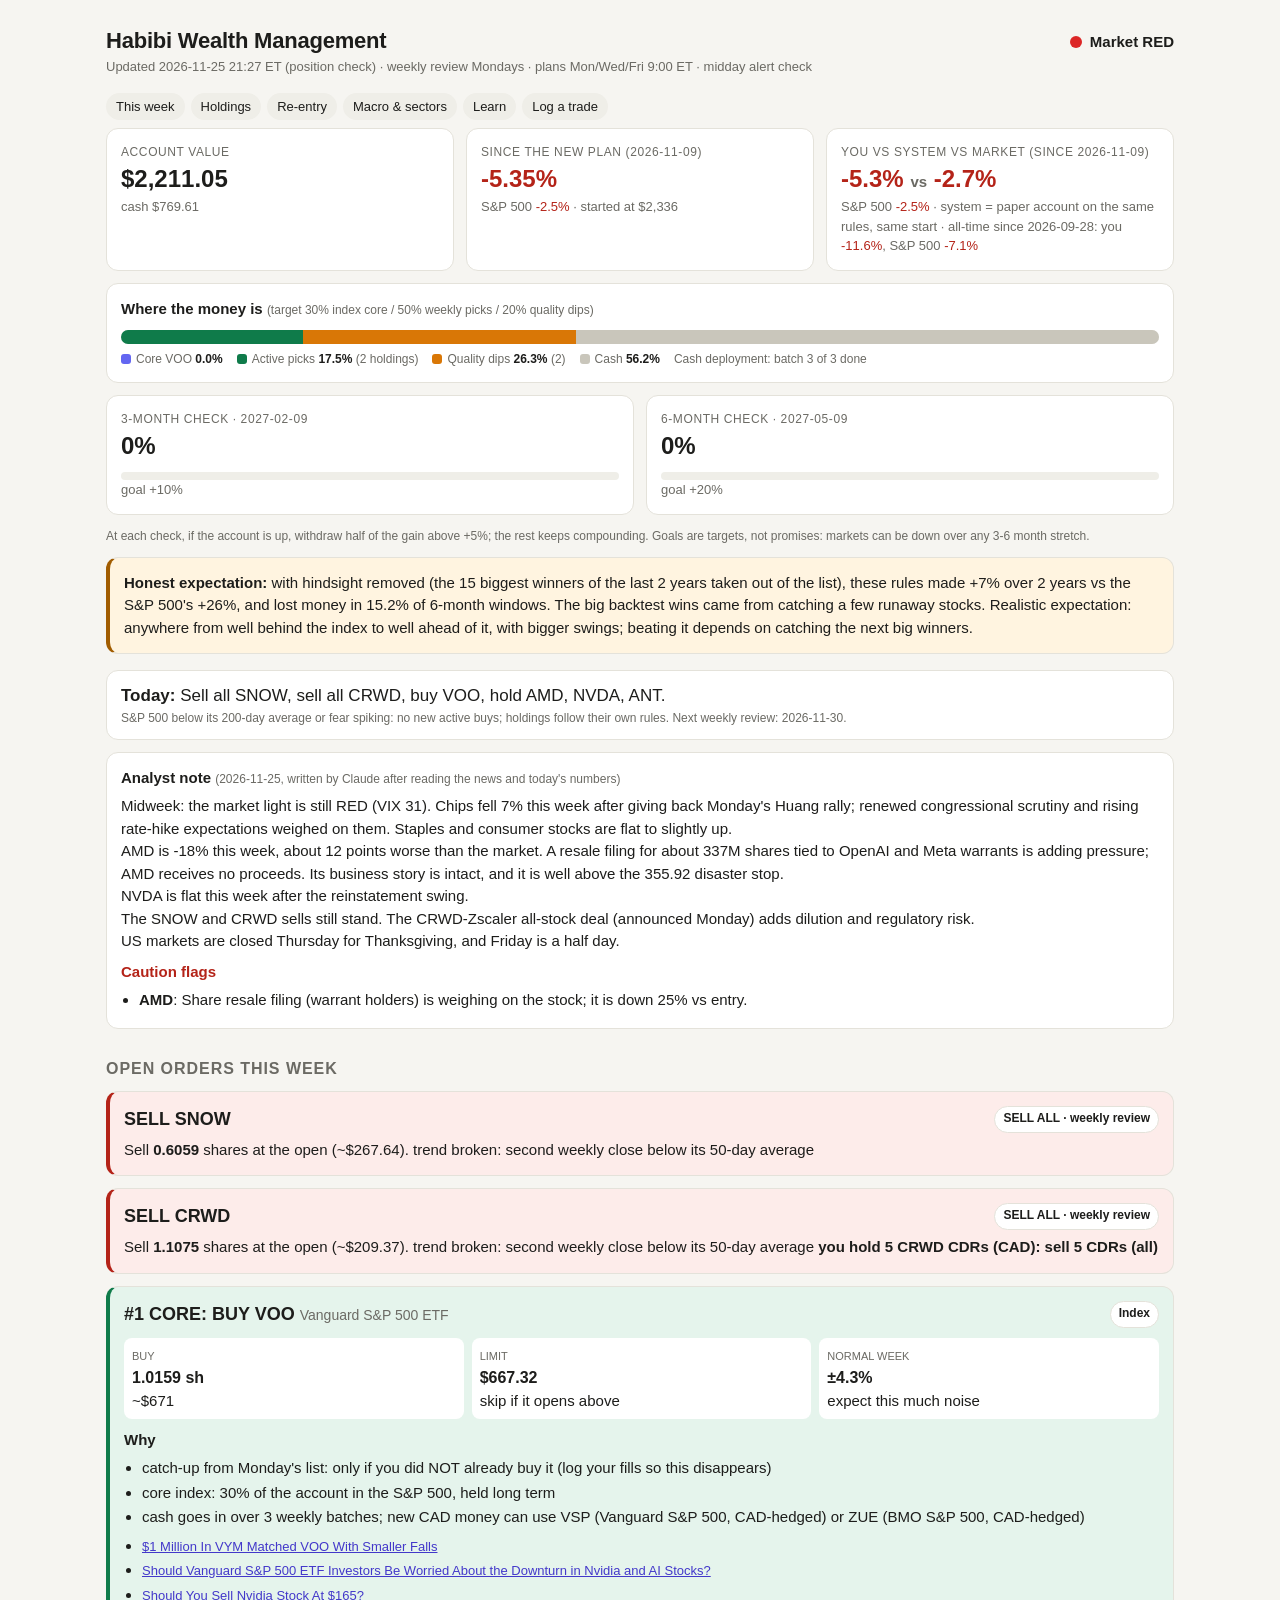
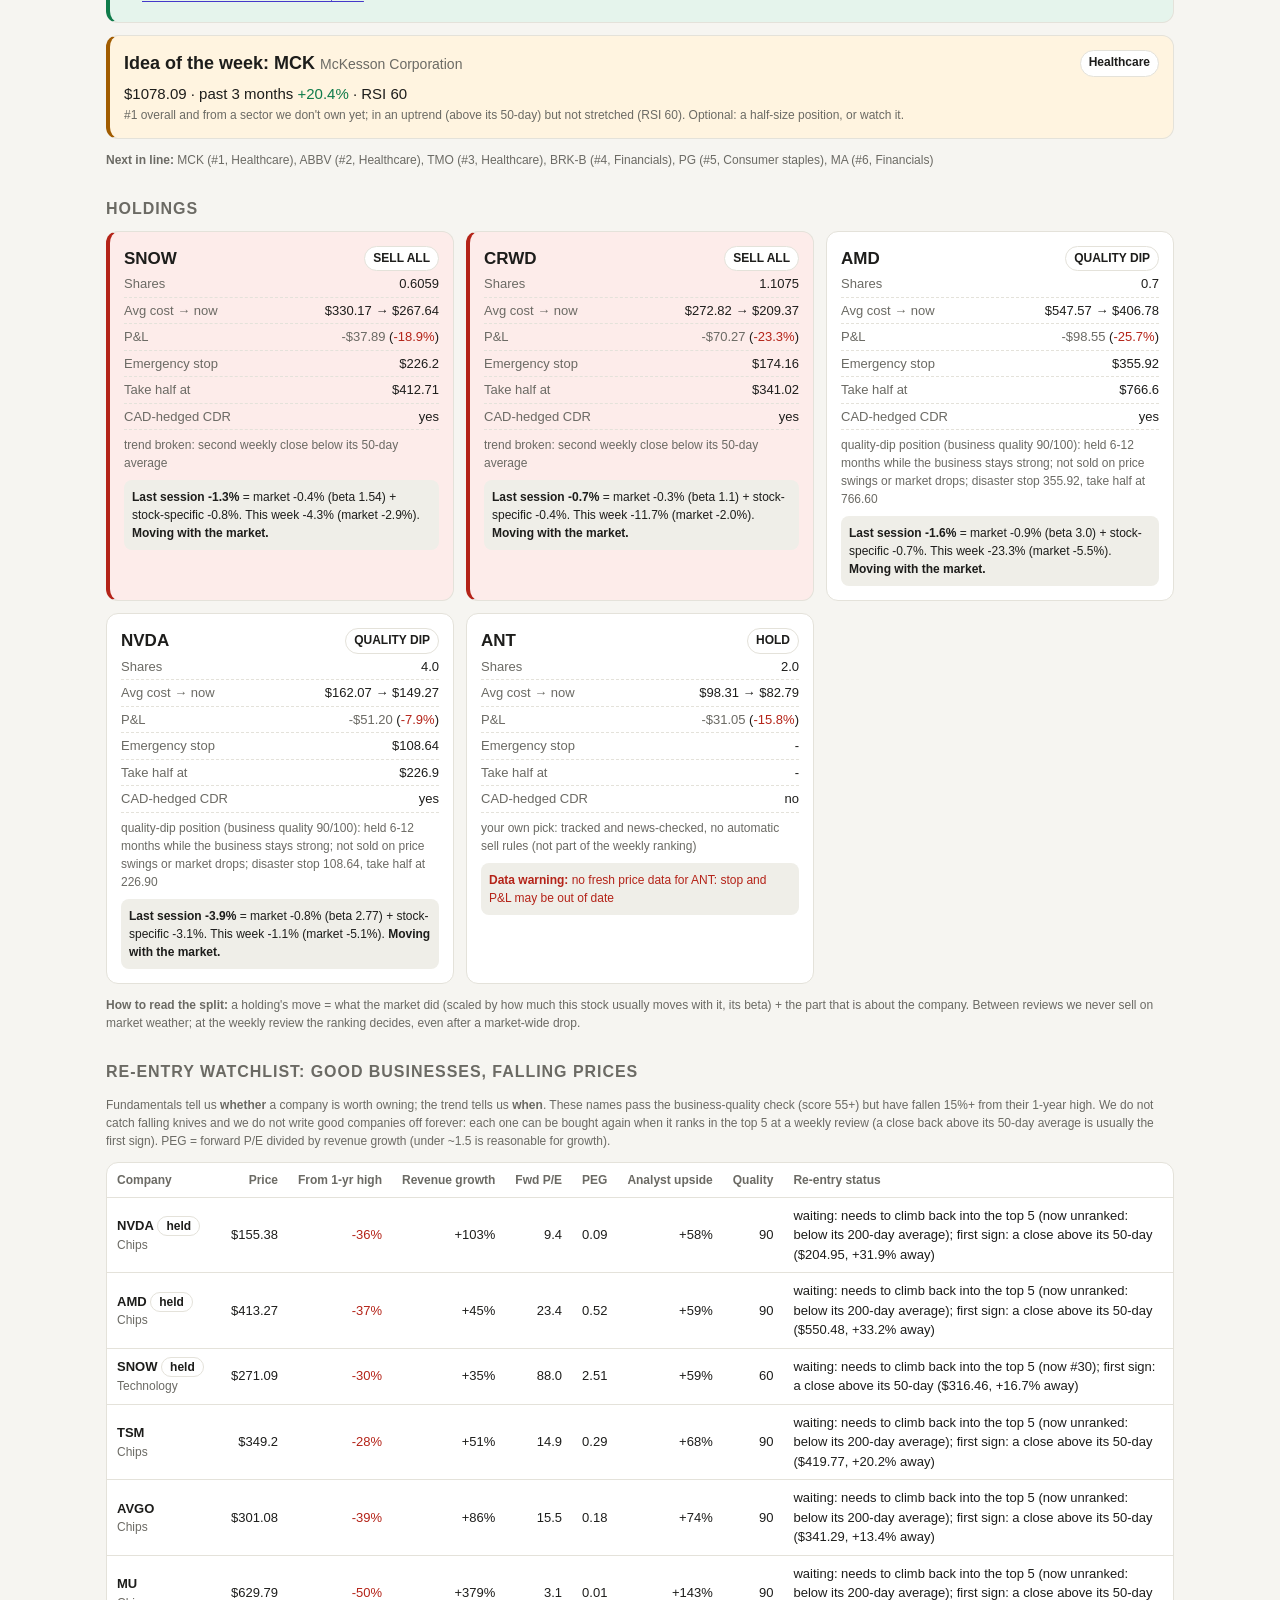
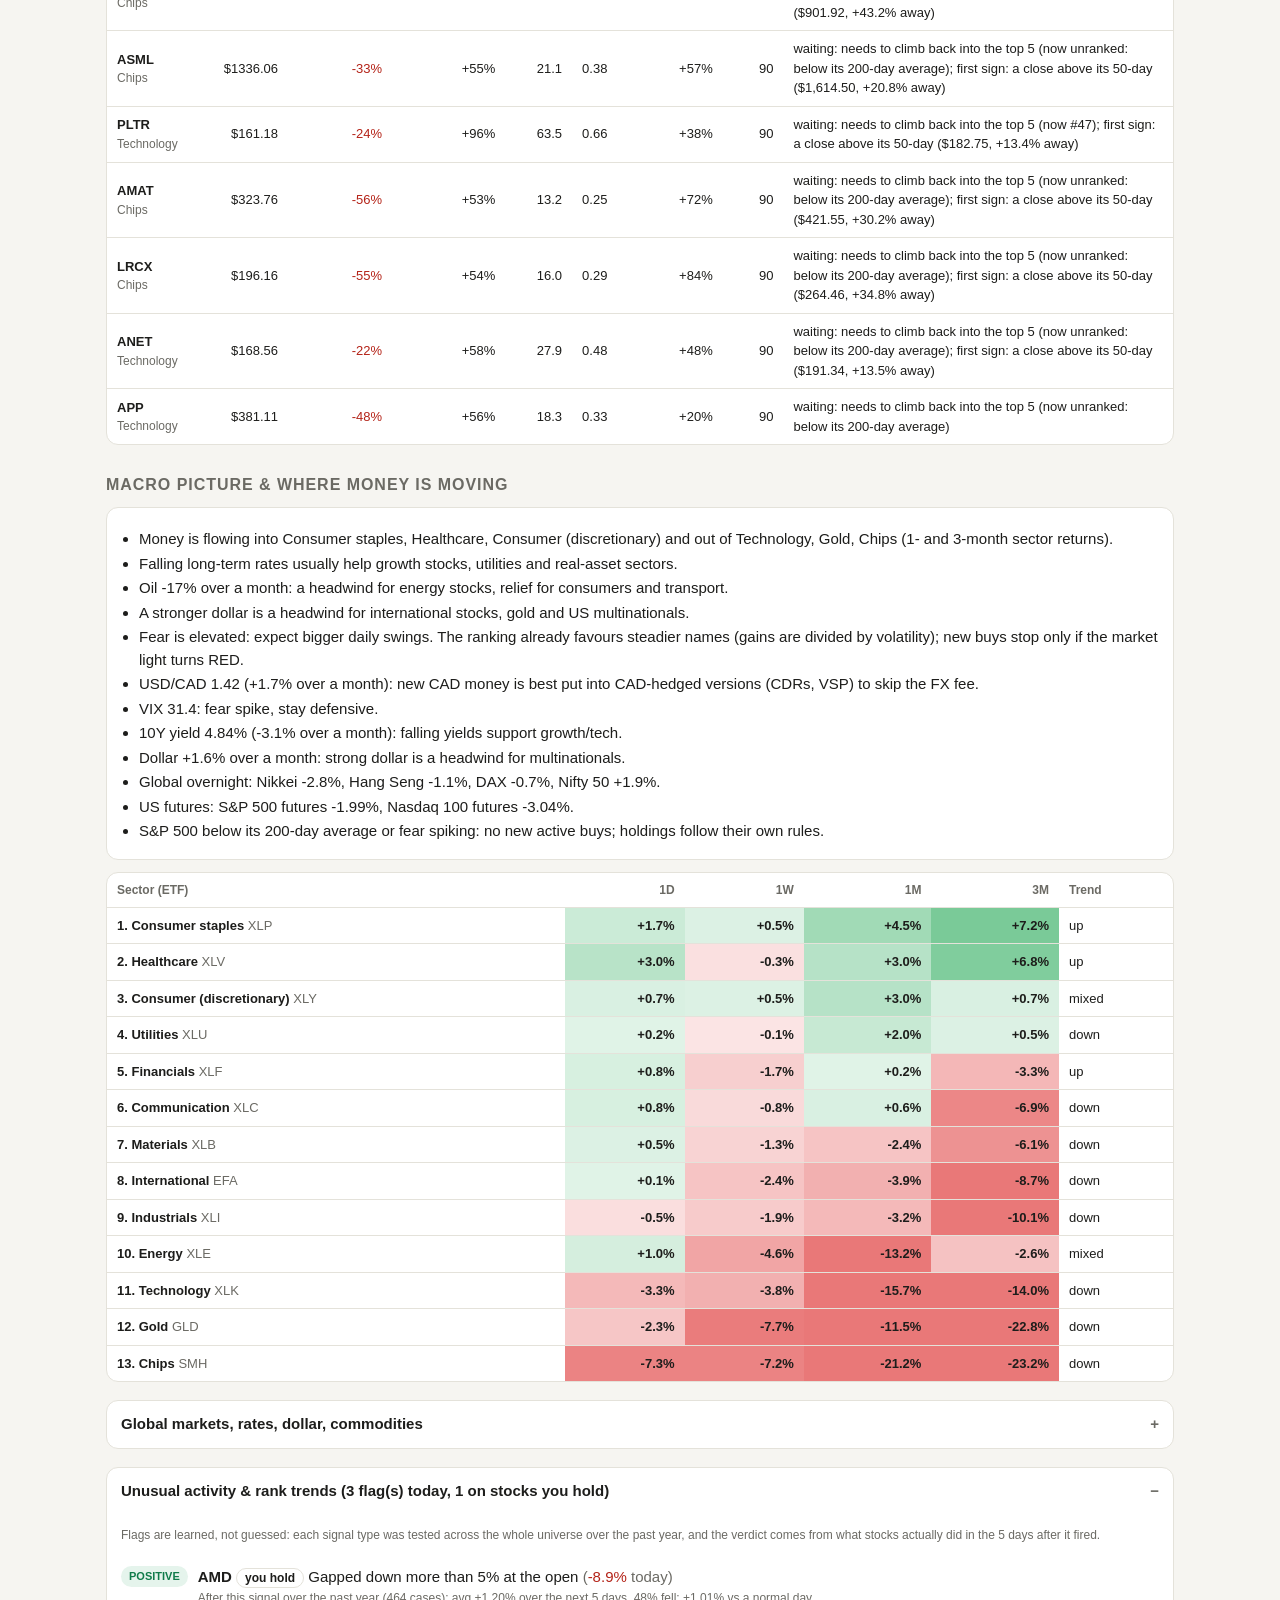
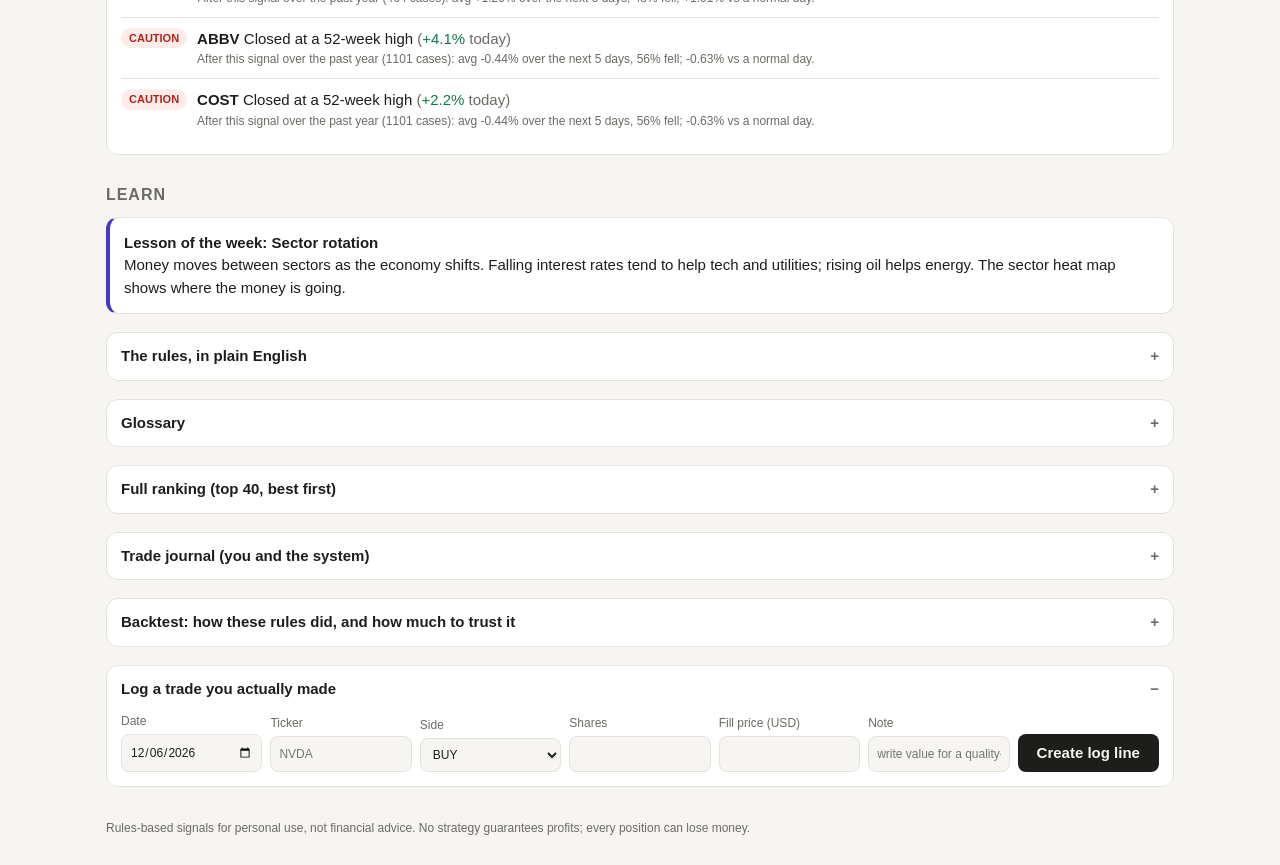
==== commit 877e3b8f: "Habibi check 2026-11-25 21:27 ET" ====
--- a/docs/index.html
+++ b/docs/index.html
@@ -61,15 +61,15 @@
 .heat td.h{font-weight:600}.lesson{border-left:4px solid var(--acc)}
 .chk{display:grid;gap:12px;grid-template-columns:repeat(auto-fit,minmax(200px,1fr))}
 </style></head><body><div class="wrap">
-<header><div><h1>Habibi Wealth Management</h1><div class="sub">Updated 2026-11-25 12:28 ET (position check) · weekly review Mondays · plans Mon/Wed/Fri 9:00 ET · midday alert check</div></div>
+<header><div><h1>Habibi Wealth Management</h1><div class="sub">Updated 2026-11-25 21:27 ET (position check) · weekly review Mondays · plans Mon/Wed/Fri 9:00 ET · midday alert check</div></div>
 <div class="light"><span class="dot RED"></span>Market RED</div></header>
 <nav><a href="#orders">This week</a><a href="#holdings">Holdings</a><a href="#reentry">Re-entry</a><a href="#macro">Macro &amp; sectors</a><a href="#learn">Learn</a><a href="#log">Log a trade</a></nav>
 <div class="grid">
-<div class="card kpi"><div class="l">Account value</div><div class="v">$2,153.50</div><div class="sub">cash $769.61</div></div>
-<div class="card kpi"><div class="l">Since the new plan (2026-11-09)</div><div class="v"><span class="neg">-7.82%</span></div>
-<div class="sub">S&amp;P 500 <span class="neg">-3.9%</span> · started at $2,336</div></div>
-<div class="card kpi"><div class="l">You vs system vs market (since 2026-11-09)</div><div class="v"><span class="neg">-7.8%</span> <span class="mute" style="font-size:15px">vs</span> <span class="neg">-3.5%</span></div>
-<div class="sub">S&amp;P 500 <span class="neg">-3.9%</span> · system = paper account on the same rules, same start · all-time since 2026-09-28: you <span class="neg">-13.9%</span>, S&amp;P 500 <span class="neg">-8.4%</span></div></div>
+<div class="card kpi"><div class="l">Account value</div><div class="v">$2,211.05</div><div class="sub">cash $769.61</div></div>
+<div class="card kpi"><div class="l">Since the new plan (2026-11-09)</div><div class="v"><span class="neg">-5.35%</span></div>
+<div class="sub">S&amp;P 500 <span class="neg">-2.5%</span> · started at $2,336</div></div>
+<div class="card kpi"><div class="l">You vs system vs market (since 2026-11-09)</div><div class="v"><span class="neg">-5.3%</span> <span class="mute" style="font-size:15px">vs</span> <span class="neg">-2.7%</span></div>
+<div class="sub">S&amp;P 500 <span class="neg">-2.5%</span> · system = paper account on the same rules, same start · all-time since 2026-09-28: you <span class="neg">-11.6%</span>, S&amp;P 500 <span class="neg">-7.1%</span></div></div>
 </div>
 <div class="card" style="margin-top:12px"><b>Where the money is</b> <span class="note">(target 30% index core / 50% weekly picks / 20% quality dips)</span>
 <div class="sleeve"><i class="s-core" style="width:0.0%"></i><i class="s-act" style="width:17.5%"></i><i class="s-val" style="width:26.3%"></i><i class="s-cash" style="width:56.2%"></i></div>
@@ -85,14 +85,14 @@
 The SNOW and CRWD sells still stand. The CRWD-Zscaler all-stock deal (announced Monday) adds dilution and regulatory risk.
 US markets are closed Thursday for Thanksgiving, and Friday is a half day.</div><div style="margin-top:8px"><b class="neg">Caution flags</b><ul class="why"><li><b>AMD</b>: Share resale filing (warrant holders) is weighing on the stock; it is down 25% vs entry.</li></ul></div></div>
 <h2 id="orders">Open orders this week</h2><div class="stack">
-<div class="card order sell"><h3><span>SELL SNOW</span><span class="tag">SELL ALL · weekly review</span></h3><div>Sell <b>0.6059</b> shares at the open (~$258.77). trend broken: second weekly close below its 50-day average</div></div>
-<div class="card order sell"><h3><span>SELL CRWD</span><span class="tag">SELL ALL · weekly review</span></h3><div>Sell <b>1.1075</b> shares at the open (~$199.2). trend broken: second weekly close below its 50-day average <b>you hold 5 CRWD CDRs (CAD): sell 5 CDRs (all)</b></div></div>
+<div class="card order sell"><h3><span>SELL SNOW</span><span class="tag">SELL ALL · weekly review</span></h3><div>Sell <b>0.6059</b> shares at the open (~$267.64). trend broken: second weekly close below its 50-day average</div></div>
+<div class="card order sell"><h3><span>SELL CRWD</span><span class="tag">SELL ALL · weekly review</span></h3><div>Sell <b>1.1075</b> shares at the open (~$209.37). trend broken: second weekly close below its 50-day average <b>you hold 5 CRWD CDRs (CAD): sell 5 CDRs (all)</b></div></div>
 <div class="card order"><h3><span>#1 CORE: BUY VOO <span class="mute" style="font-weight:400;font-size:14px">Vanguard S&amp;P 500 ETF</span></span><span class="tag">Index</span></h3><div class="plan"><div><span>Buy</span><b><b>1.0159 sh</b></b>~$671</div><div><span>Limit</span><b><b>$667.32</b></b>skip if it opens above</div><div><span>Normal week</span><b><b>±4.3%</b></b>expect this much noise</div></div><b>Why</b><ul class="why"><li>catch-up from Monday&#x27;s list: only if you did NOT already buy it (log your fills so this disappears)</li><li>core index: 30% of the account in the S&amp;P 500, held long term</li><li>cash goes in over 3 weekly batches; new CAD money can use VSP (Vanguard S&amp;P 500, CAD-hedged) or ZUE (BMO S&amp;P 500, CAD-hedged)</li></ul><ul class="why news"><li><a href="https://www.trefis.com/stock/vym/articles/628731/1-million-in-vym-matched-voo-with-smaller-falls/2026-11-25" target="_blank" rel="noopener">$1 Million In VYM Matched VOO With Smaller Falls</a></li><li><a href="https://www.fool.com/investing/2026/11/24/should-vanguard-s-and-p-500-etf-investors-be-worried-about-the-downturn-in-nvidia-and-ai-stocks/" target="_blank" rel="noopener">Should Vanguard S&amp;P 500 ETF Investors Be Worried About the Downturn in Nvidia and AI Stocks?</a></li><li><a href="https://www.trefis.com/stock/nvda/articles/628271/should-you-sell-nvidia-stock-at-165/2026-11-24" target="_blank" rel="noopener">Should You Sell Nvidia Stock At $165?</a></li></ul></div>
 </div>
 <div class="card order warn" style="margin-top:12px"><h3><span>Idea of the week: MCK <span class="mute" style="font-weight:400;font-size:14px">McKesson Corporation</span></span><span class="tag">Healthcare</span></h3><div>$1078.09 · past 3 months <span class="pos">+20.4%</span> · RSI 60</div><div class="note">#1 overall and from a sector we don&#x27;t own yet; in an uptrend (above its 50-day) but not stretched (RSI 60). Optional: a half-size position, or watch it.</div></div>
 <p class="note"><b>Next in line:</b> MCK (#1, Healthcare), ABBV (#2, Healthcare), TMO (#3, Healthcare), BRK-B (#4, Financials), PG (#5, Consumer staples), MA (#6, Financials)</p>
 <h2 id="holdings">Holdings</h2>
-<div class="hold"><div class="card hc order sell"><h3><span>SNOW</span><span class="tag">SELL ALL</span></h3><div class="row"><span>Shares</span><span>0.6059</span></div><div class="row"><span>Avg cost → now</span><span>$330.17 → $258.77</span></div><div class="row"><span>P&amp;L</span><span><span class="neg">-$43.26</span> (<span class="neg">-21.6%</span>)</span></div><div class="row"><span>Emergency stop</span><span>$226.2</span></div><div class="row"><span>Take half at</span><span>$412.71</span></div><div class="row"><span>CAD-hedged CDR</span><span>yes</span></div><div class="note" style="margin-top:6px">trend broken: second weekly close below its 50-day average</div><div class="split"><b>Last session -4.5%</b> = market -2.7% (beta 1.57) + stock-specific -1.8%. This week -7.5% (market -5.1%). <b>Moving with the market.</b></div></div><div class="card hc order sell"><h3><span>CRWD</span><span class="tag">SELL ALL</span></h3><div class="row"><span>Shares</span><span>1.1075</span></div><div class="row"><span>Avg cost → now</span><span>$272.82 → $199.2</span></div><div class="row"><span>P&amp;L</span><span><span class="neg">-$81.54</span> (<span class="neg">-27.0%</span>)</span></div><div class="row"><span>Emergency stop</span><span>$174.16</span></div><div class="row"><span>Take half at</span><span>$341.02</span></div><div class="row"><span>CAD-hedged CDR</span><span>yes</span></div><div class="note" style="margin-top:6px">trend broken: second weekly close below its 50-day average</div><div class="split"><b>Last session -5.5%</b> = market -2.0% (beta 1.15) + stock-specific -3.5%. This week -16.0% (market -3.7%). <b>A bit weaker than the market.</b></div></div><div class="card hc "><h3><span>AMD</span><span class="tag">QUALITY DIP</span></h3><div class="row"><span>Shares</span><span>0.7</span></div><div class="row"><span>Avg cost → now</span><span>$547.57 → $383.26</span></div><div class="row"><span>P&amp;L</span><span><span class="neg">-$115.02</span> (<span class="neg">-30.0%</span>)</span></div><div class="row"><span>Emergency stop</span><span>$355.92</span></div><div class="row"><span>Take half at</span><span>$766.6</span></div><div class="row"><span>CAD-hedged CDR</span><span>yes</span></div><div class="note" style="margin-top:6px">quality-dip position (business quality 90/100): held 6-12 months while the business stays strong; not sold on price swings or market drops; disaster stop 355.92, take half at 766.60</div><div class="split"><b>Last session -7.3%</b> = market -5.2% (beta 3.0) + stock-specific -2.1%. This week -27.7% (market -9.8%). <b>Moving with the market.</b></div></div><div class="card hc "><h3><span>NVDA</span><span class="tag">QUALITY DIP</span></h3><div class="row"><span>Shares</span><span>4.0</span></div><div class="row"><span>Avg cost → now</span><span>$162.07 → $143.55</span></div><div class="row"><span>P&amp;L</span><span><span class="neg">-$74.08</span> (<span class="neg">-11.4%</span>)</span></div><div class="row"><span>Emergency stop</span><span>$108.64</span></div><div class="row"><span>Take half at</span><span>$226.9</span></div><div class="row"><span>CAD-hedged CDR</span><span>yes</span></div><div class="note" style="margin-top:6px">quality-dip position (business quality 90/100): held 6-12 months while the business stays strong; not sold on price swings or market drops; disaster stop 108.64, take half at 226.90</div><div class="split"><b>Last session -7.6%</b> = market -4.8% (beta 2.8) + stock-specific -2.8%. This week -4.9% (market -9.1%). <b>Moving with the market.</b></div></div><div class="card hc "><h3><span>ANT</span><span class="tag">HOLD</span></h3><div class="row"><span>Shares</span><span>2.0</span></div><div class="row"><span>Avg cost → now</span><span>$98.31 → $82.0</span></div><div class="row"><span>P&amp;L</span><span><span class="neg">-$32.61</span> (<span class="neg">-16.6%</span>)</span></div><div class="row"><span>Emergency stop</span><span>-</span></div><div class="row"><span>Take half at</span><span>-</span></div><div class="row"><span>CAD-hedged CDR</span><span>no</span></div><div class="note" style="margin-top:6px">your own pick: tracked and news-checked, no automatic sell rules (not part of the weekly ranking)</div><div class="split neg"><b>Data warning:</b> no fresh price data for ANT: stop and P&amp;L may be out of date</div></div></div>
+<div class="hold"><div class="card hc order sell"><h3><span>SNOW</span><span class="tag">SELL ALL</span></h3><div class="row"><span>Shares</span><span>0.6059</span></div><div class="row"><span>Avg cost → now</span><span>$330.17 → $267.64</span></div><div class="row"><span>P&amp;L</span><span><span class="neg">-$37.89</span> (<span class="neg">-18.9%</span>)</span></div><div class="row"><span>Emergency stop</span><span>$226.2</span></div><div class="row"><span>Take half at</span><span>$412.71</span></div><div class="row"><span>CAD-hedged CDR</span><span>yes</span></div><div class="note" style="margin-top:6px">trend broken: second weekly close below its 50-day average</div><div class="split"><b>Last session -1.3%</b> = market -0.4% (beta 1.54) + stock-specific -0.8%. This week -4.3% (market -2.9%). <b>Moving with the market.</b></div></div><div class="card hc order sell"><h3><span>CRWD</span><span class="tag">SELL ALL</span></h3><div class="row"><span>Shares</span><span>1.1075</span></div><div class="row"><span>Avg cost → now</span><span>$272.82 → $209.37</span></div><div class="row"><span>P&amp;L</span><span><span class="neg">-$70.27</span> (<span class="neg">-23.3%</span>)</span></div><div class="row"><span>Emergency stop</span><span>$174.16</span></div><div class="row"><span>Take half at</span><span>$341.02</span></div><div class="row"><span>CAD-hedged CDR</span><span>yes</span></div><div class="note" style="margin-top:6px">trend broken: second weekly close below its 50-day average</div><div class="split"><b>Last session -0.7%</b> = market -0.3% (beta 1.1) + stock-specific -0.4%. This week -11.7% (market -2.0%). <b>Moving with the market.</b></div></div><div class="card hc "><h3><span>AMD</span><span class="tag">QUALITY DIP</span></h3><div class="row"><span>Shares</span><span>0.7</span></div><div class="row"><span>Avg cost → now</span><span>$547.57 → $406.78</span></div><div class="row"><span>P&amp;L</span><span><span class="neg">-$98.55</span> (<span class="neg">-25.7%</span>)</span></div><div class="row"><span>Emergency stop</span><span>$355.92</span></div><div class="row"><span>Take half at</span><span>$766.6</span></div><div class="row"><span>CAD-hedged CDR</span><span>yes</span></div><div class="note" style="margin-top:6px">quality-dip position (business quality 90/100): held 6-12 months while the business stays strong; not sold on price swings or market drops; disaster stop 355.92, take half at 766.60</div><div class="split"><b>Last session -1.6%</b> = market -0.9% (beta 3.0) + stock-specific -0.7%. This week -23.3% (market -5.5%). <b>Moving with the market.</b></div></div><div class="card hc "><h3><span>NVDA</span><span class="tag">QUALITY DIP</span></h3><div class="row"><span>Shares</span><span>4.0</span></div><div class="row"><span>Avg cost → now</span><span>$162.07 → $149.27</span></div><div class="row"><span>P&amp;L</span><span><span class="neg">-$51.20</span> (<span class="neg">-7.9%</span>)</span></div><div class="row"><span>Emergency stop</span><span>$108.64</span></div><div class="row"><span>Take half at</span><span>$226.9</span></div><div class="row"><span>CAD-hedged CDR</span><span>yes</span></div><div class="note" style="margin-top:6px">quality-dip position (business quality 90/100): held 6-12 months while the business stays strong; not sold on price swings or market drops; disaster stop 108.64, take half at 226.90</div><div class="split"><b>Last session -3.9%</b> = market -0.8% (beta 2.77) + stock-specific -3.1%. This week -1.1% (market -5.1%). <b>Moving with the market.</b></div></div><div class="card hc "><h3><span>ANT</span><span class="tag">HOLD</span></h3><div class="row"><span>Shares</span><span>2.0</span></div><div class="row"><span>Avg cost → now</span><span>$98.31 → $82.79</span></div><div class="row"><span>P&amp;L</span><span><span class="neg">-$31.05</span> (<span class="neg">-15.8%</span>)</span></div><div class="row"><span>Emergency stop</span><span>-</span></div><div class="row"><span>Take half at</span><span>-</span></div><div class="row"><span>CAD-hedged CDR</span><span>no</span></div><div class="note" style="margin-top:6px">your own pick: tracked and news-checked, no automatic sell rules (not part of the weekly ranking)</div><div class="split neg"><b>Data warning:</b> no fresh price data for ANT: stop and P&amp;L may be out of date</div></div></div>
 <p class="note"><b>How to read the split:</b> a holding's move = what the market did (scaled by how much this stock usually moves with it, its beta) + the part that is about the company. Between reviews we never sell on market weather; at the weekly review the ranking decides, even after a market-wide drop.</p>
 <h2 id="reentry">Re-entry watchlist: good businesses, falling prices</h2><p class="note">Fundamentals tell us <b>whether</b> a company is worth owning; the trend tells us <b>when</b>. These names pass the business-quality check (score 55+) but have fallen 15%+ from their 1-year high. We do not catch falling knives and we do not write good companies off forever: each one can be bought again when it ranks in the top 5 at a weekly review (a close back above its 50-day average is usually the first sign). PEG = forward P/E divided by revenue growth (under ~1.5 is reasonable for growth).</p><div class="tbl"><table><tr><th class="l">Company</th><th>Price</th><th>From 1-yr high</th><th>Revenue growth</th><th>Fwd P/E</th><th>PEG</th><th>Analyst upside</th><th>Quality</th><th class="l">Re-entry status</th></tr><tr><td class="l"><b>NVDA</b> <span class=tag>held</span><div class="note">Chips</div></td><td>$155.38</td><td class="neg">-36%</td><td>+103%</td><td>9.4</td><td>0.09</td><td>+58%</td><td>90</td><td class="l" style="white-space:normal;min-width:220px">waiting: needs to climb back into the top 5 (now unranked: below its 200-day average); first sign: a close above its 50-day ($204.95, +31.9% away)</td></tr><tr><td class="l"><b>AMD</b> <span class=tag>held</span><div class="note">Chips</div></td><td>$413.27</td><td class="neg">-37%</td><td>+45%</td><td>23.4</td><td>0.52</td><td>+59%</td><td>90</td><td class="l" style="white-space:normal;min-width:220px">waiting: needs to climb back into the top 5 (now unranked: below its 200-day average); first sign: a close above its 50-day ($550.48, +33.2% away)</td></tr><tr><td class="l"><b>SNOW</b> <span class=tag>held</span><div class="note">Technology</div></td><td>$271.09</td><td class="neg">-30%</td><td>+35%</td><td>88.0</td><td>2.51</td><td>+59%</td><td>60</td><td class="l" style="white-space:normal;min-width:220px">waiting: needs to climb back into the top 5 (now #30); first sign: a close above its 50-day ($316.46, +16.7% away)</td></tr><tr><td class="l"><b>TSM</b><div class="note">Chips</div></td><td>$349.2</td><td class="neg">-28%</td><td>+51%</td><td>14.9</td><td>0.29</td><td>+68%</td><td>90</td><td class="l" style="white-space:normal;min-width:220px">waiting: needs to climb back into the top 5 (now unranked: below its 200-day average); first sign: a close above its 50-day ($419.77, +20.2% away)</td></tr><tr><td class="l"><b>AVGO</b><div class="note">Chips</div></td><td>$301.08</td><td class="neg">-39%</td><td>+86%</td><td>15.5</td><td>0.18</td><td>+74%</td><td>90</td><td class="l" style="white-space:normal;min-width:220px">waiting: needs to climb back into the top 5 (now unranked: below its 200-day average); first sign: a close above its 50-day ($341.29, +13.4% away)</td></tr><tr><td class="l"><b>MU</b><div class="note">Chips</div></td><td>$629.79</td><td class="neg">-50%</td><td>+379%</td><td>3.1</td><td>0.01</td><td>+143%</td><td>90</td><td class="l" style="white-space:normal;min-width:220px">waiting: needs to climb back into the top 5 (now unranked: below its 200-day average); first sign: a close above its 50-day ($901.92, +43.2% away)</td></tr><tr><td class="l"><b>ASML</b><div class="note">Chips</div></td><td>$1336.06</td><td class="neg">-33%</td><td>+55%</td><td>21.1</td><td>0.38</td><td>+57%</td><td>90</td><td class="l" style="white-space:normal;min-width:220px">waiting: needs to climb back into the top 5 (now unranked: below its 200-day average); first sign: a close above its 50-day ($1,614.50, +20.8% away)</td></tr><tr><td class="l"><b>PLTR</b><div class="note">Technology</div></td><td>$161.18</td><td class="neg">-24%</td><td>+96%</td><td>63.5</td><td>0.66</td><td>+38%</td><td>90</td><td class="l" style="white-space:normal;min-width:220px">waiting: needs to climb back into the top 5 (now #47); first sign: a close above its 50-day ($182.75, +13.4% away)</td></tr><tr><td class="l"><b>AMAT</b><div class="note">Chips</div></td><td>$323.76</td><td class="neg">-56%</td><td>+53%</td><td>13.2</td><td>0.25</td><td>+72%</td><td>90</td><td class="l" style="white-space:normal;min-width:220px">waiting: needs to climb back into the top 5 (now unranked: below its 200-day average); first sign: a close above its 50-day ($421.55, +30.2% away)</td></tr><tr><td class="l"><b>LRCX</b><div class="note">Chips</div></td><td>$196.16</td><td class="neg">-55%</td><td>+54%</td><td>16.0</td><td>0.29</td><td>+84%</td><td>90</td><td class="l" style="white-space:normal;min-width:220px">waiting: needs to climb back into the top 5 (now unranked: below its 200-day average); first sign: a close above its 50-day ($264.46, +34.8% away)</td></tr><tr><td class="l"><b>ANET</b><div class="note">Technology</div></td><td>$168.56</td><td class="neg">-22%</td><td>+58%</td><td>27.9</td><td>0.48</td><td>+48%</td><td>90</td><td class="l" style="white-space:normal;min-width:220px">waiting: needs to climb back into the top 5 (now unranked: below its 200-day average); first sign: a close above its 50-day ($191.34, +13.5% away)</td></tr><tr><td class="l"><b>APP</b><div class="note">Technology</div></td><td>$381.11</td><td class="neg">-48%</td><td>+56%</td><td>18.3</td><td>0.33</td><td>+20%</td><td>90</td><td class="l" style="white-space:normal;min-width:220px">waiting: needs to climb back into the top 5 (now unranked: below its 200-day average)</td></tr></table></div>
 <h2 id="macro">Macro picture &amp; where money is moving</h2><div class="card"><ul class="why"><li>Money is flowing into Consumer staples, Healthcare, Consumer (discretionary) and out of Technology, Gold, Chips (1- and 3-month sector returns).</li><li>Falling long-term rates usually help growth stocks, utilities and real-asset sectors.</li><li>Oil -17% over a month: a headwind for energy stocks, relief for consumers and transport.</li><li>A stronger dollar is a headwind for international stocks, gold and US multinationals.</li><li>Fear is elevated: expect bigger daily swings. The ranking already favours steadier names (gains are divided by volatility); new buys stop only if the market light turns RED.</li><li>USD/CAD 1.42 (+1.7% over a month): new CAD money is best put into CAD-hedged versions (CDRs, VSP) to skip the FX fee.</li><li>VIX 31.4: fear spike, stay defensive.</li><li>10Y yield 4.84% (-3.1% over a month): falling yields support growth/tech.</li><li>Dollar +1.6% over a month: strong dollar is a headwind for multinationals.</li><li>Global overnight: Nikkei -2.8%, Hang Seng -1.1%, DAX -0.7%, Nifty 50 +1.9%.</li><li>US futures: S&amp;P 500 futures -1.99%, Nasdaq 100 futures -3.04%.</li><li>S&amp;P 500 below its 200-day average or fear spiking: no new active buys; holdings follow their own rules.</li></ul></div>
@@ -121,7 +121,7 @@
 <li><b>New cash</b> goes in over 3 weekly batches. No buys within 3 trading days of an earnings report.</li></ol></details>
 <details class="sec"><summary>Glossary</summary><div class="tbl"><table><tr><td class="l"><b>Momentum</b></td><td class="l" style="white-space:normal">How much a price has risen over recent months. Winners tend to keep winning for a while.</td></tr><tr><td class="l"><b>ATR</b></td><td class="l" style="white-space:normal">Average True Range: the size of a normal day&#x27;s move, in dollars. Used to set stops and sizes.</td></tr><tr><td class="l"><b>Stop</b></td><td class="l" style="white-space:normal">A pre-set price where we sell to cap the damage if something goes badly wrong.</td></tr><tr><td class="l"><b>50-day / 200-day average</b></td><td class="l" style="white-space:normal">The average price over the last 50 / 200 trading days. Above = uptrend.</td></tr><tr><td class="l"><b>Beta</b></td><td class="l" style="white-space:normal">How much a stock usually moves when the S&amp;P 500 moves 1%. Beta 1.5 = moves about 1.5%.</td></tr><tr><td class="l"><b>Rebalance</b></td><td class="l" style="white-space:normal">Bringing each part of the account back to its target share.</td></tr><tr><td class="l"><b>Sector ETF</b></td><td class="l" style="white-space:normal">One fund that holds a whole sector (e.g. XLE = US energy companies).</td></tr><tr><td class="l"><b>CDR</b></td><td class="l" style="white-space:normal">Canadian Depositary Receipt: a CAD-priced, currency-hedged version of a US stock on the Canadian exchange.</td></tr><tr><td class="l"><b>Drawdown</b></td><td class="l" style="white-space:normal">How far the account is below its highest value.</td></tr><tr><td class="l"><b>VIX</b></td><td class="l" style="white-space:normal">The market&#x27;s &#x27;fear gauge&#x27;. Below 20 is calm; above 28 is stressed.</td></tr></table></div></details>
 <details class="sec" id="ranking"><summary>Full ranking (top 40, best first)</summary><p class="note"><b>Past 1M / Past 3M</b> = how much the stock already moved (history, not a forecast). <b>Target range</b> = a typical to strong move over the next 1–2 weeks, based on how much the stock normally swings; judge it at the weekly review on <b>next Monday</b>. <b>Analyst target</b> = Wall Street consensus 12-month price. Only the top 3 are bought; "Next in line" names replace a holding that drops out.</p><div class="tbl"><table><tr><th class="stick l">Rank · Ticker</th><th class="l">Status</th><th>Price</th><th>Past 1M</th><th>Past 3M</th><th>Target range (1–2 wk)</th><th>Analyst target (12-mo)</th><th>Fwd P/E</th><th>Earnings</th></tr><tr><td class="stick l"><b>1. MCK</b><div class="note">McKesson Corporation</div></td><td class="l"><span class="st next">NEXT IN LINE</span></td><td>$1078.09</td><td><span class="pos">+8.6%</span></td><td><span class="pos">+20.4%</span></td><td>$1137.78 – $1197.47<div class="note">+5.5% to +11.1%</div></td><td>$1174.29<div class="note">+8.9%</div></td><td>20.6</td><td>2027-02-03</td></tr><tr><td class="stick l"><b>2. ABBV</b><div class="note">AbbVie Inc.</div></td><td class="l"><span class="st next">NEXT IN LINE</span></td><td>$300.28</td><td><span class="pos">+4.7%</span></td><td><span class="pos">+14.9%</span></td><td>$316.2 – $332.12<div class="note">+5.3% to +10.6%</div></td><td>$315.88<div class="note">+5.2%</div></td><td>18.5</td><td>2027-02-03</td></tr><tr><td class="stick l"><b>3. TMO</b><div class="note">Thermo Fisher Scientif</div></td><td class="l"><span class="st next">NEXT IN LINE</span></td><td>$695.62</td><td><span class="pos">+1.6%</span></td><td><span class="pos">+9.9%</span></td><td>$740.35 – $785.08<div class="note">+6.4% to +12.9%</div></td><td>$755.12<div class="note">+8.6%</div></td><td>25.0</td><td>2027-01-28</td></tr><tr><td class="stick l"><b>4. BRK-B</b><div class="note">Berkshire Hathaway Inc</div></td><td class="l"><span class="st next">NEXT IN LINE</span></td><td>$577.21</td><td><span class="pos">+5.2%</span></td><td><span class="pos">+14.3%</span></td><td>$598.24 – $619.27<div class="note">+3.6% to +7.3%</div></td><td>$564.67<div class="note">-2.2%</div></td><td>25.3</td><td>-</td></tr><tr><td class="stick l"><b>5. PG</b><div class="note">Procter &amp; Gamble C</div></td><td class="l"><span class="st next">NEXT IN LINE</span></td><td>$172.47</td><td><span class="pos">+7.8%</span></td><td><span class="pos">+19.7%</span></td><td>$179.69 – $186.92<div class="note">+4.2% to +8.4%</div></td><td>$176.35<div class="note">+2.2%</div></td><td>23.2</td><td>2027-01-22</td></tr><tr><td class="stick l"><b>6. MA</b><div class="note">Mastercard Incorporate</div></td><td class="l"><span class="st next">NEXT IN LINE</span></td><td>$647.44</td><td><span class="pos">+5.5%</span></td><td><span class="pos">+8.3%</span></td><td>$679.19 – $710.95<div class="note">+4.9% to +9.8%</div></td><td>$720.69<div class="note">+11.3%</div></td><td>28.0</td><td>2027-01-28</td></tr><tr><td class="stick l"><b>7. V</b><div class="note">Visa Inc.</div></td><td class="l"><span class="mute">-</span></td><td>$416.78</td><td><span class="pos">+3.3%</span></td><td><span class="pos">+8.8%</span></td><td>$436.93 – $457.08<div class="note">+4.8% to +9.7%</div></td><td>$453.22<div class="note">+8.7%</div></td><td>24.3</td><td>2027-01-26</td></tr><tr><td class="stick l"><b>8. COST</b><div class="note">Costco Wholesale Corpo</div></td><td class="l"><span class="mute">-</span></td><td>$1091.71</td><td><span class="pos">+11.8%</span></td><td><span class="pos">+17.6%</span></td><td>$1134.29 – $1176.87<div class="note">+3.9% to +7.8%</div></td><td>$1085.35<div class="note">-0.6%</div></td><td>43.6</td><td>2026-12-10</td></tr><tr><td class="stick l"><b>9. XLV</b><div class="note">State Street Health Ca</div></td><td class="l"><span class="mute">-</span></td><td>$184.72</td><td><span class="pos">+3.0%</span></td><td><span class="pos">+6.8%</span></td><td>$192.87 – $201.03<div class="note">+4.4% to +8.8%</div></td><td>-</td><td>-</td><td>-</td></tr><tr><td class="stick l"><b>10. ZS</b><div class="note">Zscaler, Inc.</div></td><td class="l"><span class="mute">-</span></td><td>$231.62</td><td><span class="neg">-11.1%</span></td><td><span class="pos">+36.0%</span></td><td>$265.59 – $299.56<div class="note">+14.7% to +29.3%</div></td><td>$252.66<div class="note">+9.1%</div></td><td>41.1</td><td>-</td></tr><tr><td class="stick l"><b>11. LLY</b><div class="note">Eli Lilly and Company</div></td><td class="l"><span class="mute">-</span></td><td>$1407.59</td><td><span class="pos">+10.2%</span></td><td><span class="pos">+18.5%</span></td><td>$1502.96 – $1598.32<div class="note">+6.8% to +13.6%</div></td><td>$1470.06<div class="note">+4.4%</div></td><td>27.7</td><td>2027-02-03</td></tr><tr><td class="stick l"><b>12. KO</b><div class="note">Coca-Cola Company (The</div></td><td class="l"><span class="mute">-</span></td><td>$97.62</td><td><span class="pos">+5.3%</span></td><td><span class="pos">+9.0%</span></td><td>$101.84 – $106.06<div class="note">+4.3% to +8.7%</div></td><td>$99.64<div class="note">+2.1%</div></td><td>27.6</td><td>2027-02-09</td></tr><tr><td class="stick l"><b>13. WMT</b><div class="note">Walmart Inc.</div></td><td class="l"><span class="mute">-</span></td><td>$132.31</td><td><span class="pos">+10.0%</span></td><td><span class="pos">+26.8%</span></td><td>$138.96 – $145.61<div class="note">+5.0% to +10.1%</div></td><td>$136.15<div class="note">+2.9%</div></td><td>41.0</td><td>2027-02-18</td></tr><tr><td class="stick l"><b>14. VRTX</b><div class="note">Vertex Pharmaceuticals</div></td><td class="l"><span class="mute">-</span></td><td>$563.92</td><td><span class="pos">+9.0%</span></td><td><span class="pos">+3.0%</span></td><td>$601.46 – $639.01<div class="note">+6.7% to +13.3%</div></td><td>$595.36<div class="note">+5.6%</div></td><td>28.3</td><td>2027-02-11</td></tr><tr><td class="stick l"><b>15. ICE</b><div class="note">Intercontinental Excha</div></td><td class="l"><span class="mute">-</span></td><td>$174.89</td><td><span class="pos">+9.3%</span></td><td><span class="pos">+8.4%</span></td><td>$183.86 – $192.84<div class="note">+5.1% to +10.3%</div></td><td>$193.53<div class="note">+10.7%</div></td><td>19.6</td><td>2027-02-04</td></tr><tr><td class="stick l"><b>16. PGR</b><div class="note">Progressive Corporatio</div></td><td class="l"><span class="mute">-</span></td><td>$235.68</td><td><span class="pos">+2.8%</span></td><td><span class="pos">+6.0%</span></td><td>$247.61 – $259.54<div class="note">+5.1% to +10.1%</div></td><td>$234.24<div class="note">-0.6%</div></td><td>14.7</td><td>2027-01-27</td></tr><tr><td class="stick l"><b>17. WM</b><div class="note">Waste Management, Inc.</div></td><td class="l"><span class="mute">-</span></td><td>$244.71</td><td><span class="pos">+1.5%</span></td><td><span class="pos">+11.1%</span></td><td>$255.81 – $266.92<div class="note">+4.5% to +9.1%</div></td><td>$256.84<div class="note">+5.0%</div></td><td>27.4</td><td>2027-01-27</td></tr><tr><td class="stick l"><b>18. JNJ</b><div class="note">Johnson &amp; Johnson</div></td><td class="l"><span class="mute">-</span></td><td>$276.46</td><td><span class="pos">+4.3%</span></td><td><span class="pos">+2.9%</span></td><td>$291.46 – $306.47<div class="note">+5.4% to +10.9%</div></td><td>$279.85<div class="note">+1.2%</div></td><td>23.8</td><td>2027-01-26</td></tr><tr><td class="stick l"><b>19. AAPL</b><div class="note">Apple Inc.</div></td><td class="l"><span class="mute">-</span></td><td>$354.07</td><td><span class="pos">+3.0%</span></td><td><span class="pos">+13.0%</span></td><td>$372.69 – $391.3<div class="note">+5.3% to +10.5%</div></td><td>$345.63<div class="note">-2.4%</div></td><td>33.5</td><td>2027-01-28</td></tr><tr><td class="stick l"><b>20. XLP</b><div class="note">State Street Consumer </div></td><td class="l"><span class="mute">-</span></td><td>$91.88</td><td><span class="pos">+4.5%</span></td><td><span class="pos">+7.2%</span></td><td>$95.3 – $98.72<div class="note">+3.7% to +7.4%</div></td><td>-</td><td>-</td><td>-</td></tr><tr><td class="stick l"><b>21. PYPL</b><div class="note">PayPal Holdings, Inc.</div></td><td class="l"><span class="mute">-</span></td><td>$56.17</td><td><span class="pos">+2.1%</span></td><td><span class="neg">-8.9%</span></td><td>$59.86 – $63.56<div class="note">+6.6% to +13.2%</div></td><td>$57.31<div class="note">+2.0%</div></td><td>9.5</td><td>2027-02-02</td></tr><tr><td class="stick l"><b>22. TOST</b><div class="note">Toast, Inc.</div></td><td class="l"><span class="mute">-</span></td><td>$33.69</td><td><span class="pos">+4.9%</span></td><td><span class="neg">-8.9%</span></td><td>$36.86 – $40.04<div class="note">+9.4% to +18.8%</div></td><td>$39.0<div class="note">+15.8%</div></td><td>19.0</td><td>2027-02-11</td></tr><tr><td class="stick l"><b>23. HD</b><div class="note">Home Depot, Inc. (The)</div></td><td class="l"><span class="mute">-</span></td><td>$353.69</td><td><span class="pos">+10.7%</span></td><td><span class="pos">+6.4%</span></td><td>$374.38 – $395.07<div class="note">+5.8% to +11.7%</div></td><td>$375.41<div class="note">+6.1%</div></td><td>22.5</td><td>2027-02-23</td></tr><tr><td class="stick l"><b>24. SPGI</b><div class="note">S&amp;P Global Inc.</div></td><td class="l"><span class="mute">-</span></td><td>$455.17</td><td><span class="pos">+1.0%</span></td><td><span class="pos">+4.3%</span></td><td>$480.08 – $504.99<div class="note">+5.5% to +10.9%</div></td><td>$529.35<div class="note">+16.3%</div></td><td>22.6</td><td>2027-02-09</td></tr><tr><td class="stick l"><b>25. CMG</b><div class="note">Chipotle Mexican Grill</div></td><td class="l"><span class="mute">-</span></td><td>$37.05</td><td><span class="pos">+30.4%</span></td><td><span class="neg">-0.8%</span></td><td>$39.75 – $42.46<div class="note">+7.3% to +14.6%</div></td><td>$40.65<div class="note">+9.7%</div></td><td>28.0</td><td>2027-02-09</td></tr><tr><td class="stick l"><b>26. ABNB</b><div class="note">Airbnb, Inc.</div></td><td class="l"><span class="mute">-</span></td><td>$173.39</td><td><span class="pos">+1.4%</span></td><td><span class="neg">-7.8%</span></td><td>$188.02 – $202.66<div class="note">+8.4% to +16.9%</div></td><td>$205.88<div class="note">+18.7%</div></td><td>27.3</td><td>2027-02-11</td></tr><tr><td class="stick l"><b>27. PANW</b><div class="note">Palo Alto Networks, In</div></td><td class="l"><span class="mute">-</span></td><td>$352.99</td><td><span class="neg">-9.6%</span></td><td><span class="pos">+4.0%</span></td><td>$398.3 – $443.61<div class="note">+12.8% to +25.7%</div></td><td>$412.12<div class="note">+16.8%</div></td><td>71.7</td><td>2027-02-16</td></tr><tr><td class="stick l"><b>28. SPOT</b><div class="note">Spotify Technology S.A</div></td><td class="l"><span class="mute">-</span></td><td>$599.74</td><td><span class="pos">+4.8%</span></td><td><span class="pos">+9.0%</span></td><td>$646.4 – $693.07<div class="note">+7.8% to +15.6%</div></td><td>$634.84<div class="note">+5.9%</div></td><td>35.0</td><td>2027-02-09</td></tr><tr><td class="stick l"><b>29. CVX</b><div class="note">Chevron Corporation</div></td><td class="l"><span class="mute">-</span></td><td>$208.73</td><td><span class="neg">-9.3%</span></td><td><span class="pos">+5.1%</span></td><td>$219.35 – $229.97<div class="note">+5.1% to +10.2%</div></td><td>$241.62<div class="note">+15.8%</div></td><td>12.6</td><td>2027-01-29</td></tr><tr><td class="stick l"><b>30. SNOW</b><div class="note">Snowflake Inc.</div></td><td class="l"><span class="st hold">HOLDING</span></td><td>$271.09</td><td><span class="neg">-19.1%</span></td><td><span class="neg">-14.0%</span></td><td>$308.11 – $345.13<div class="note">+13.7% to +27.3%</div></td><td>$430.26<div class="note">+58.7%</div></td><td>88.0</td><td>2026-12-02</td></tr><tr><td class="stick l"><b>31. ORLY</b><div class="note">O&#x27;Reilly Automoti</div></td><td class="l"><span class="mute">-</span></td><td>$95.43</td><td><span class="pos">+4.8%</span></td><td><span class="pos">+6.6%</span></td><td>$100.1 – $104.76<div class="note">+4.9% to +9.8%</div></td><td>$106.41<div class="note">+11.5%</div></td><td>26.0</td><td>2027-02-10</td></tr><tr><td class="stick l"><b>32. COP</b><div class="note">ConocoPhillips</div></td><td class="l"><span class="mute">-</span></td><td>$134.64</td><td><span class="neg">-10.5%</span></td><td><span class="pos">+3.8%</span></td><td>$143.31 – $151.98<div class="note">+6.4% to +12.9%</div></td><td>$152.74<div class="note">+13.4%</div></td><td>11.7</td><td>2027-02-04</td></tr><tr><td class="stick l"><b>33. MSFT</b><div class="note">Microsoft Corporation</div></td><td class="l"><span class="mute">-</span></td><td>$496.13</td><td><span class="neg">-6.7%</span></td><td><span class="pos">+0.1%</span></td><td>$533.51 – $570.88<div class="note">+7.5% to +15.1%</div></td><td>$637.36<div class="note">+28.5%</div></td><td>20.5</td><td>2027-01-27</td></tr><tr><td class="stick l"><b>34. PFE</b><div class="note">Pfizer, Inc.</div></td><td class="l"><span class="mute">-</span></td><td>$28.46</td><td><span class="neg">-3.1%</span></td><td><span class="pos">+2.0%</span></td><td>$29.97 – $31.48<div class="note">+5.3% to +10.6%</div></td><td>$30.22<div class="note">+6.2%</div></td><td>9.6</td><td>2027-02-02</td></tr><tr><td class="stick l"><b>35. XLF</b><div class="note">State Street Financial</div></td><td class="l"><span class="mute">-</span></td><td>$56.11</td><td><span class="pos">+0.2%</span></td><td><span class="neg">-3.3%</span></td><td>$58.36 – $60.61<div class="note">+4.0% to +8.0%</div></td><td>-</td><td>-</td><td>-</td></tr><tr><td class="stick l"><b>36. MCD</b><div class="note">McDonald&#x27;s Corpor</div></td><td class="l"><span class="mute">-</span></td><td>$280.7</td><td><span class="pos">+11.9%</span></td><td><span class="pos">+5.9%</span></td><td>$294.46 – $308.23<div class="note">+4.9% to +9.8%</div></td><td>$299.0<div class="note">+6.5%</div></td><td>20.6</td><td>2027-02-11</td></tr><tr><td class="stick l"><b>37. NET</b><div class="note">Cloudflare, Inc.</div></td><td class="l"><span class="mute">-</span></td><td>$287.29</td><td><span class="neg">-13.4%</span></td><td><span class="pos">+0.8%</span></td><td>$336.21 – $385.13<div class="note">+17.0% to +34.1%</div></td><td>$343.25<div class="note">+19.5%</div></td><td>154.2</td><td>2027-02-09</td></tr><tr><td class="stick l"><b>38. CRWD</b><div class="note">CrowdStrike Holdings, </div></td><td class="l"><span class="st hold">HOLDING</span></td><td>$210.86</td><td><span class="neg">-19.5%</span></td><td><span class="pos">+11.5%</span></td><td>$244.67 – $278.48<div class="note">+16.0% to +32.1%</div></td><td>$249.03<div class="note">+18.1%</div></td><td>127.6</td><td>-</td></tr><tr><td class="stick l"><b>39. LMT</b><div class="note">Lockheed Martin Corpor</div></td><td class="l"><span class="mute">-</span></td><td>$586.63</td><td><span class="neg">-7.6%</span></td><td><span class="pos">+4.4%</span></td><td>$625.32 – $664.0<div class="note">+6.6% to +13.2%</div></td><td>$660.86<div class="note">+12.7%</div></td><td>17.6</td><td>2027-01-26</td></tr><tr><td class="stick l"><b>40. LIN</b><div class="note">Linde plc</div></td><td class="l"><span class="mute">-</span></td><td>$516.83</td><td><span class="pos">+1.8%</span></td><td><span class="pos">+5.8%</span></td><td>$538.06 – $559.3<div class="note">+4.1% to +8.2%</div></td><td>$555.15<div class="note">+7.4%</div></td><td>26.4</td><td>2027-02-04</td></tr></table></div></details>
-<details class="sec"><summary>Trade journal (you and the system)</summary><div class="grid"><div class="card kpi"><div class="l">Your account</div><div class="v"><span class="neg">-13.86%</span></div><div class="sub">$2,153.50</div></div><div class="card kpi"><div class="l">System paper account</div><div class="v"><span class="neg">-3.45%</span></div><div class="sub">$2,230.33 · realized <span class="">$0.00</span></div></div></div><div class="tbl" style="margin-top:12px"><table><tr><th class="l">Win/loss</th><th>Closed</th><th>Wins</th><th>Losses</th><th>Win rate</th><th>Avg win</th><th>Avg loss</th><th>Net realized</th></tr><tr><td class="l"><b>You</b></td><td>0</td><td>0</td><td>0</td><td>-</td><td>-</td><td>-</td><td><span class="">$0.00</span></td></tr><tr><td class="l"><b>System</b></td><td>0</td><td>0</td><td>0</td><td>-</td><td>-</td><td>-</td><td><span class="">$0.00</span></td></tr></table></div><p class="note">The system starts with the same capital and auto-executes every order it gives you: buys at the limit price, sells when the alert fires. Only your logged trades count for you.</p><div class="tbl"><table><tr><th>System holds</th><th>Shares</th><th>Cost</th><th>Price</th><th>P&amp;L</th><th>%</th><th class="l">Status</th></tr><tr><td><b>VOO</b></td><td>1.0321</td><td>$692.82</td><td>$649.34</td><td><span class="neg">-$44.88</span></td><td><span class="neg">-6.3%</span></td><td class="l">HOLD</td></tr><tr><td><b>MCK</b></td><td>0.09</td><td>$1071.45</td><td>$1080.75</td><td><span class="pos">+$0.84</span></td><td><span class="pos">+0.9%</span></td><td class="l">HOLD</td></tr><tr><td><b>ABBV</b></td><td>0.31</td><td>$294.22</td><td>$297.01</td><td><span class="pos">+$0.86</span></td><td><span class="pos">+0.9%</span></td><td class="l">HOLD</td></tr><tr><td><b>V</b></td><td>0.26</td><td>$426.88</td><td>$420.57</td><td><span class="neg">-$1.64</span></td><td><span class="neg">-1.5%</span></td><td class="l">HOLD</td></tr><tr><td><b>MA</b></td><td>0.16</td><td>$659.23</td><td>$653.0</td><td><span class="neg">-$1.00</span></td><td><span class="neg">-0.9%</span></td><td class="l">HOLD</td></tr><tr><td><b>KO</b></td><td>1.33</td><td>$96.63</td><td>$98.32</td><td><span class="pos">+$2.25</span></td><td><span class="pos">+1.8%</span></td><td class="l">HOLD</td></tr><tr><td><b>NVDA</b></td><td>0.45</td><td>$180.46</td><td>$143.55</td><td><span class="neg">-$16.61</span></td><td><span class="neg">-20.4%</span></td><td class="l">HOLD</td></tr><tr><td><b>TSM</b></td><td>0.21</td><td>$392.51</td><td>$328.7</td><td><span class="neg">-$13.40</span></td><td><span class="neg">-16.3%</span></td><td class="l">HOLD</td></tr><tr><td><b>PLTR</b></td><td>0.48</td><td>$170.89</td><td>$158.18</td><td><span class="neg">-$6.10</span></td><td><span class="neg">-7.4%</span></td><td class="l">HOLD</td></tr></table></div></details>
+<details class="sec"><summary>Trade journal (you and the system)</summary><div class="grid"><div class="card kpi"><div class="l">Your account</div><div class="v"><span class="neg">-11.56%</span></div><div class="sub">$2,211.05</div></div><div class="card kpi"><div class="l">System paper account</div><div class="v"><span class="neg">-2.67%</span></div><div class="sub">$2,248.37 · realized <span class="">$0.00</span></div></div></div><div class="tbl" style="margin-top:12px"><table><tr><th class="l">Win/loss</th><th>Closed</th><th>Wins</th><th>Losses</th><th>Win rate</th><th>Avg win</th><th>Avg loss</th><th>Net realized</th></tr><tr><td class="l"><b>You</b></td><td>0</td><td>0</td><td>0</td><td>-</td><td>-</td><td>-</td><td><span class="">$0.00</span></td></tr><tr><td class="l"><b>System</b></td><td>0</td><td>0</td><td>0</td><td>-</td><td>-</td><td>-</td><td><span class="">$0.00</span></td></tr></table></div><p class="note">The system starts with the same capital and auto-executes every order it gives you: buys at the limit price, sells when the alert fires. Only your logged trades count for you.</p><div class="tbl"><table><tr><th>System holds</th><th>Shares</th><th>Cost</th><th>Price</th><th>P&amp;L</th><th>%</th><th class="l">Status</th></tr><tr><td><b>VOO</b></td><td>1.0321</td><td>$692.82</td><td>$658.88</td><td><span class="neg">-$35.03</span></td><td><span class="neg">-4.9%</span></td><td class="l">HOLD</td></tr><tr><td><b>MCK</b></td><td>0.09</td><td>$1071.45</td><td>$1077.81</td><td><span class="pos">+$0.57</span></td><td><span class="pos">+0.6%</span></td><td class="l">HOLD</td></tr><tr><td><b>ABBV</b></td><td>0.31</td><td>$294.22</td><td>$294.48</td><td><span class="pos">+$0.08</span></td><td><span class="pos">+0.1%</span></td><td class="l">HOLD</td></tr><tr><td><b>V</b></td><td>0.26</td><td>$426.88</td><td>$424.53</td><td><span class="neg">-$0.61</span></td><td><span class="neg">-0.6%</span></td><td class="l">HOLD</td></tr><tr><td><b>MA</b></td><td>0.16</td><td>$659.23</td><td>$659.73</td><td><span class="pos">+$0.08</span></td><td><span class="pos">+0.1%</span></td><td class="l">HOLD</td></tr><tr><td><b>KO</b></td><td>1.33</td><td>$96.63</td><td>$97.65</td><td><span class="pos">+$1.36</span></td><td><span class="pos">+1.1%</span></td><td class="l">HOLD</td></tr><tr><td><b>NVDA</b></td><td>0.45</td><td>$180.46</td><td>$149.27</td><td><span class="neg">-$14.04</span></td><td><span class="neg">-17.3%</span></td><td class="l">HOLD</td></tr><tr><td><b>TSM</b></td><td>0.21</td><td>$392.51</td><td>$342.31</td><td><span class="neg">-$10.54</span></td><td><span class="neg">-12.8%</span></td><td class="l">HOLD</td></tr><tr><td><b>PLTR</b></td><td>0.48</td><td>$170.89</td><td>$163.59</td><td><span class="neg">-$3.50</span></td><td><span class="neg">-4.3%</span></td><td class="l">HOLD</td></tr></table></div></details>
 <details class="sec"><summary>Backtest: how these rules did, and how much to trust it</summary><p class="note">Simulated 30% S&amp;P 500 + 70% active, decisions on Friday close, filled at Monday open, 0.1% cost each way, 2024-11-07 to 2026-11-05; results shown for each year, but the settings were chosen after seeing both years. <b>Big caveat:</b> the stock list was built in 2026, so it contains the stocks that went on to win (survivorship bias). With the 15 biggest winners removed, the rules fall well behind simply holding the S&amp;P 500. Read the "CHOSEN" row as a best case and its "minus the 15 biggest winners" row as the sober case. The sector-ETF-only version is less exposed to this bias (its list was also picked in 2026) and roughly matched the index with a smaller worst drop.</p><div class="tbl"><table><tr><th class="l">Rulebook</th><th>2 years</th><th>Year 1</th><th>Year 2</th><th>Worst drop</th><th>6-mo windows +10%</th><th>6-mo windows losing</th></tr><tr><td class="l" style="white-space:normal">S1 S0 minus the 15 biggest winners (hindsight-bias check)</td><td><span class="pos">+2.9%</span></td><td><span class="pos">+4.9%</span></td><td><span class="neg">-2.2%</span></td><td>-21.1%</td><td>11.5%</td><td>19.0%</td></tr><tr><td class="l" style="white-space:normal">S3 sector/asset ETFs only, top 3</td><td><span class="pos">+25.6%</span></td><td><span class="pos">+14.2%</span></td><td><span class="pos">+10.7%</span></td><td>-10.0%</td><td>51.3%</td><td>1.3%</td></tr><tr><td class="l" style="white-space:normal">T2 S0, tech+chips max 2 combined</td><td><span class="pos">+37.5%</span></td><td><span class="pos">+31.3%</span></td><td><span class="pos">+3.5%</span></td><td>-18.0%</td><td>66.3%</td><td>4.3%</td></tr><tr><td class="l" style="white-space:normal">T3 CHOSEN: S0 with tech+chips max 3 combined (2 per sector)</td><td><span class="pos">+62.7%</span></td><td><span class="pos">+45.5%</span></td><td><span class="pos">+10.0%</span></td><td>-18.0%</td><td>85.6%</td><td>1.1%</td></tr><tr><td class="l" style="white-space:normal">T4 S0, tech+chips max 4 (2 software + 2 chips)</td><td><span class="pos">+76.6%</span></td><td><span class="pos">+41.7%</span></td><td><span class="pos">+19.8%</span></td><td>-18.0%</td><td>94.4%</td><td>0.3%</td></tr><tr><td class="l" style="white-space:normal">T3x T3 minus the 15 biggest winners</td><td><span class="pos">+7.2%</span></td><td><span class="pos">+4.6%</span></td><td><span class="pos">+0.3%</span></td><td>-21.1%</td><td>14.4%</td><td>15.2%</td></tr><tr><td class="l" style="white-space:normal">T4x T4 minus the 15 biggest winners</td><td><span class="pos">+4.2%</span></td><td><span class="pos">+5.9%</span></td><td><span class="neg">-3.9%</span></td><td>-21.1%</td><td>16.3%</td><td>20.1%</td></tr><tr><td class="l" style="white-space:normal">T3e T3 stocks only (no ETFs)</td><td><span class="pos">+69.4%</span></td><td><span class="pos">+54.0%</span></td><td><span class="pos">+10.1%</span></td><td>-19.0%</td><td>83.7%</td><td>1.3%</td></tr><tr><td class="l" style="white-space:normal">Z buy &amp; hold SPY</td><td><span class="pos">+25.9%</span></td><td><span class="pos">+14.0%</span></td><td><span class="pos">+10.4%</span></td><td>-18.8%</td><td>47.1%</td><td>8.3%</td></tr><tr><td class="l" style="white-space:normal">Z buy &amp; hold QQQ</td><td><span class="pos">+27.3%</span></td><td><span class="pos">+19.4%</span></td><td><span class="pos">+6.6%</span></td><td>-22.8%</td><td>60.7%</td><td>4.5%</td></tr></table></div></details>
 <details class="sec" id="log" open><summary>Log a trade you actually made</summary><div>
 <form onsubmit="return mk(event)"><label>Date<input id="d" type="date" required></label>
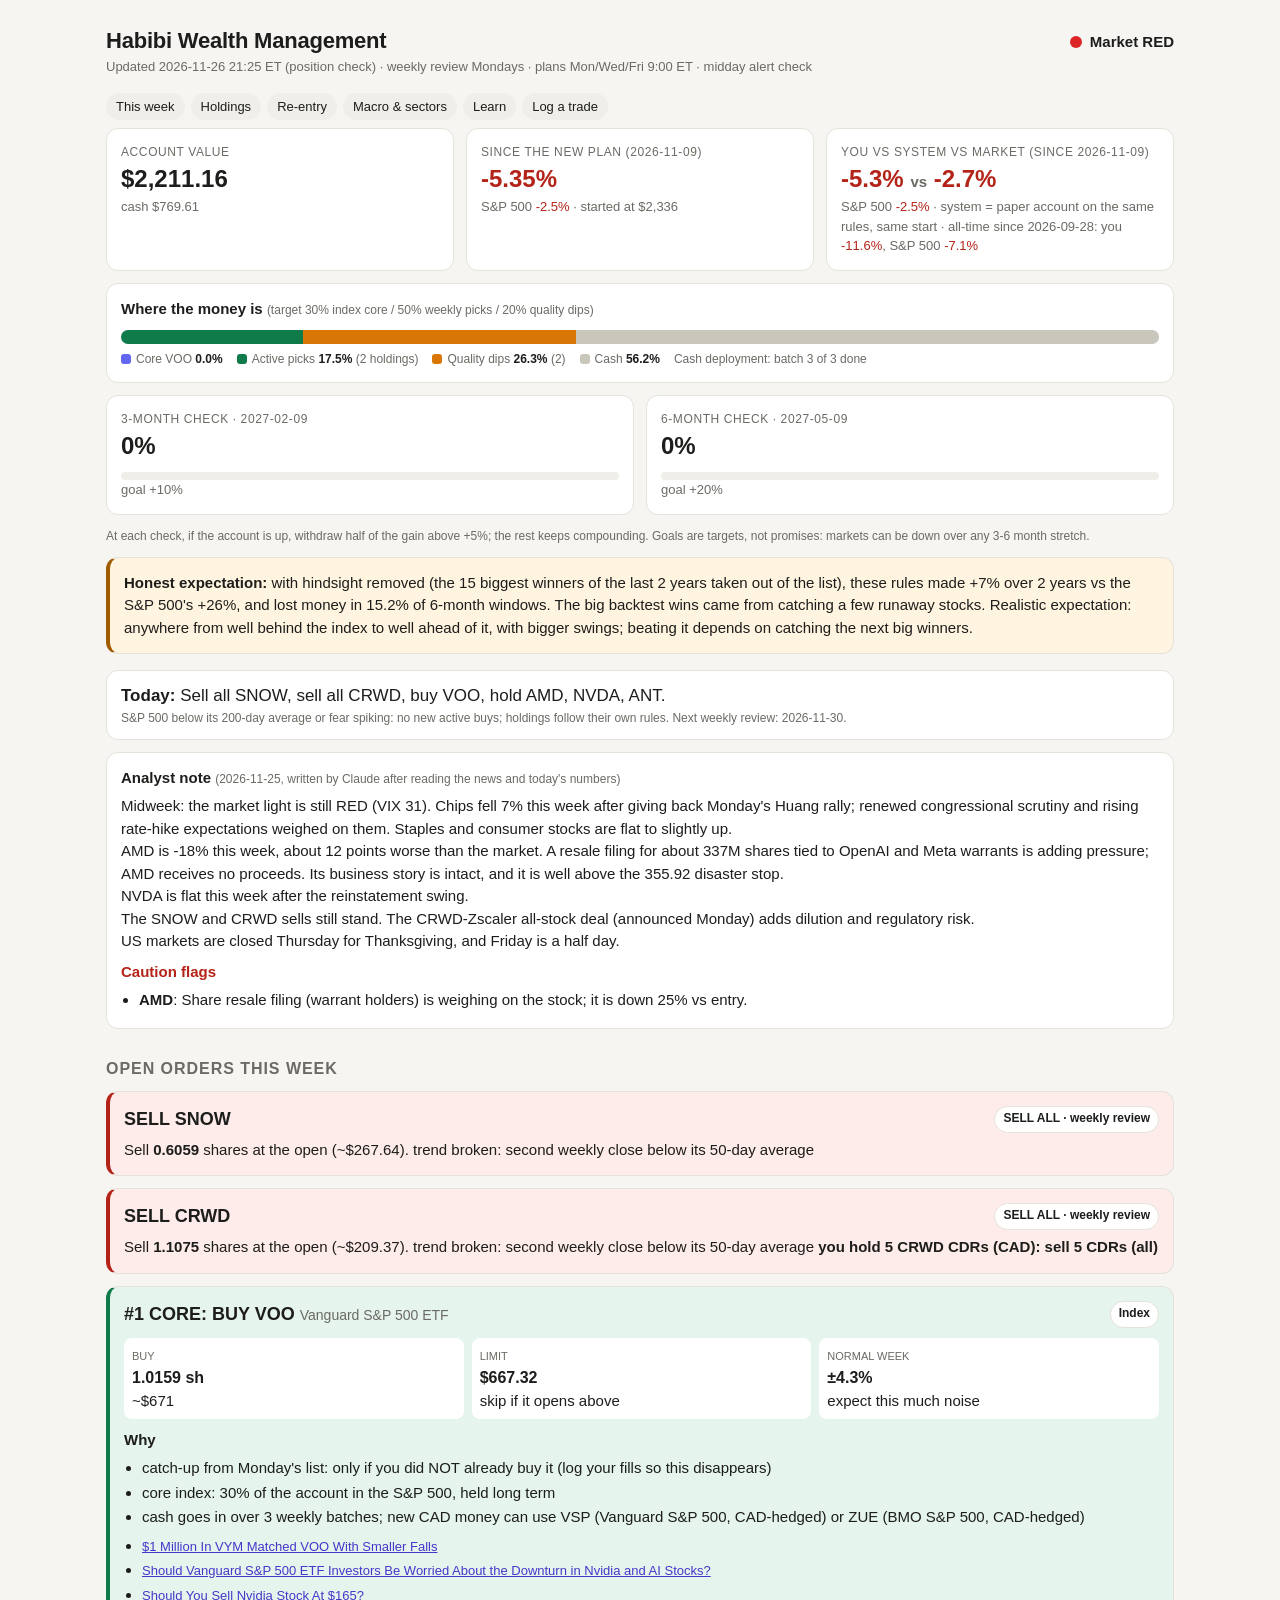
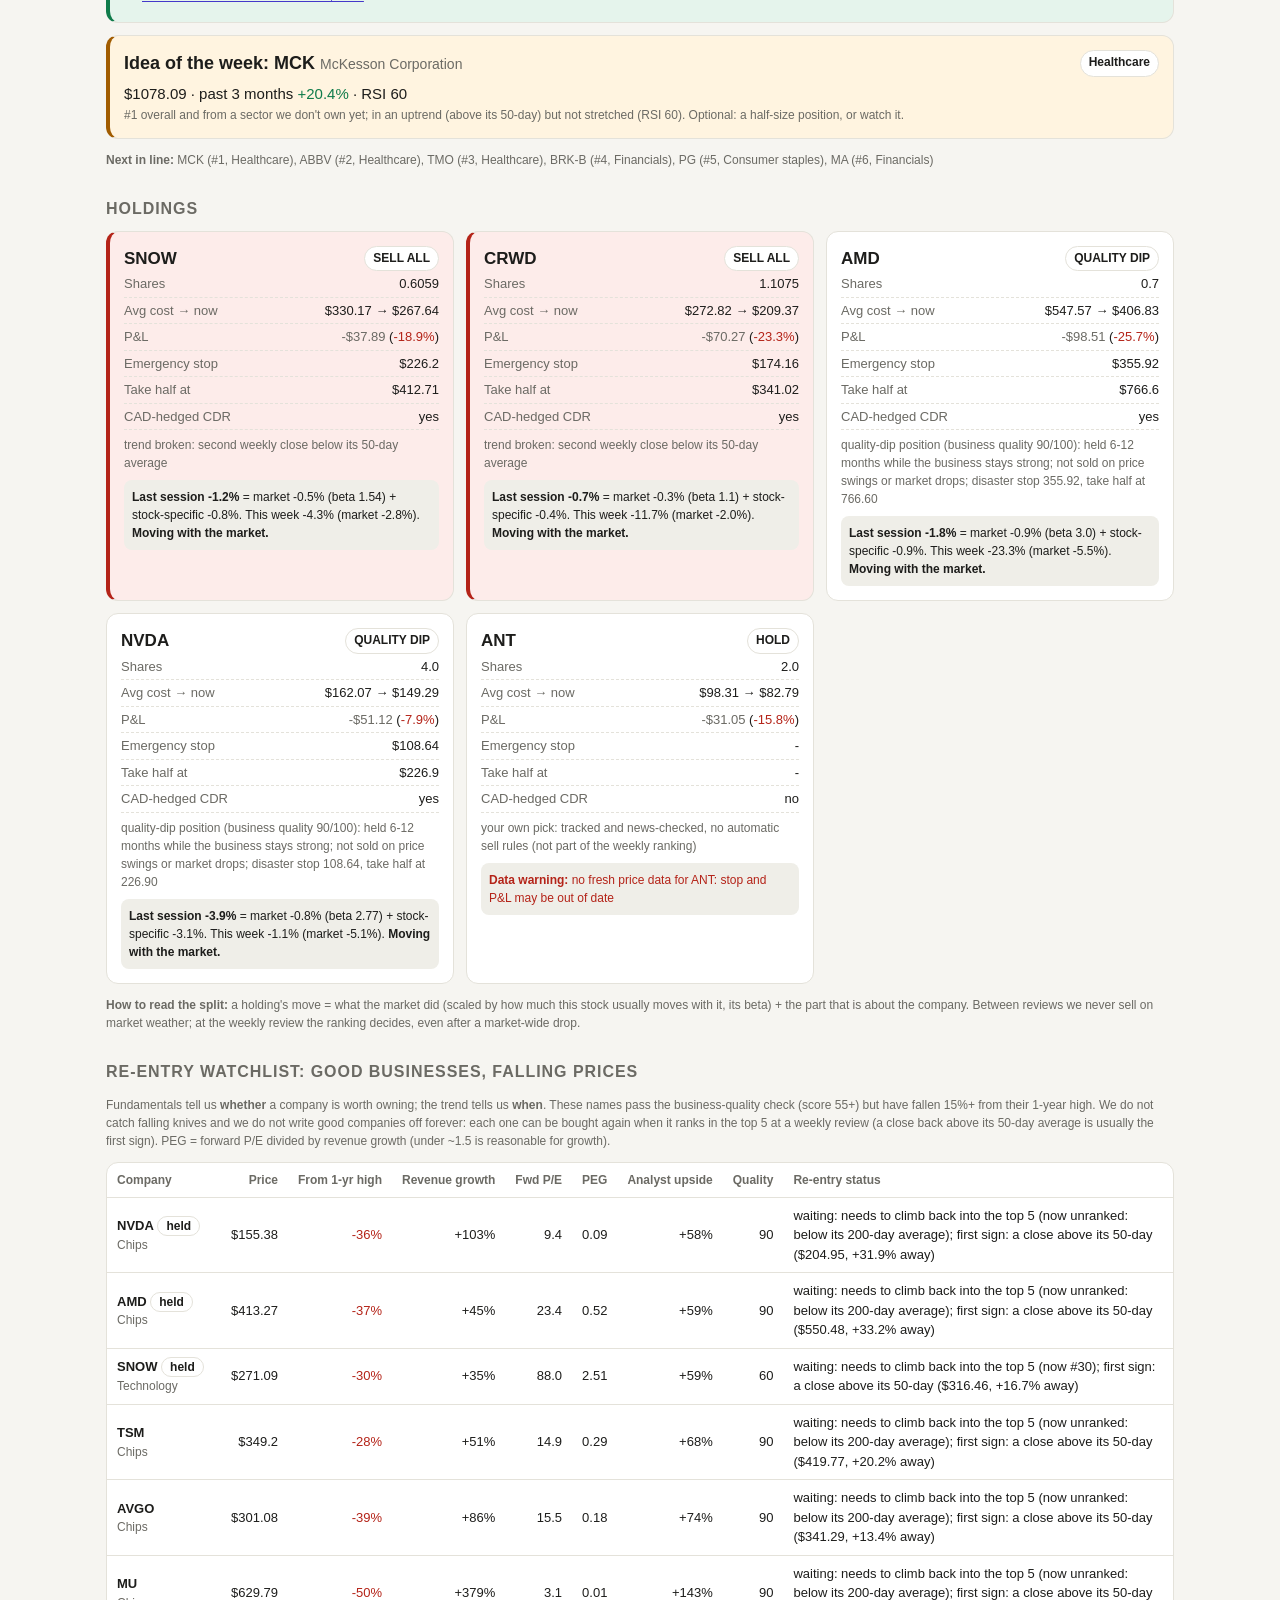
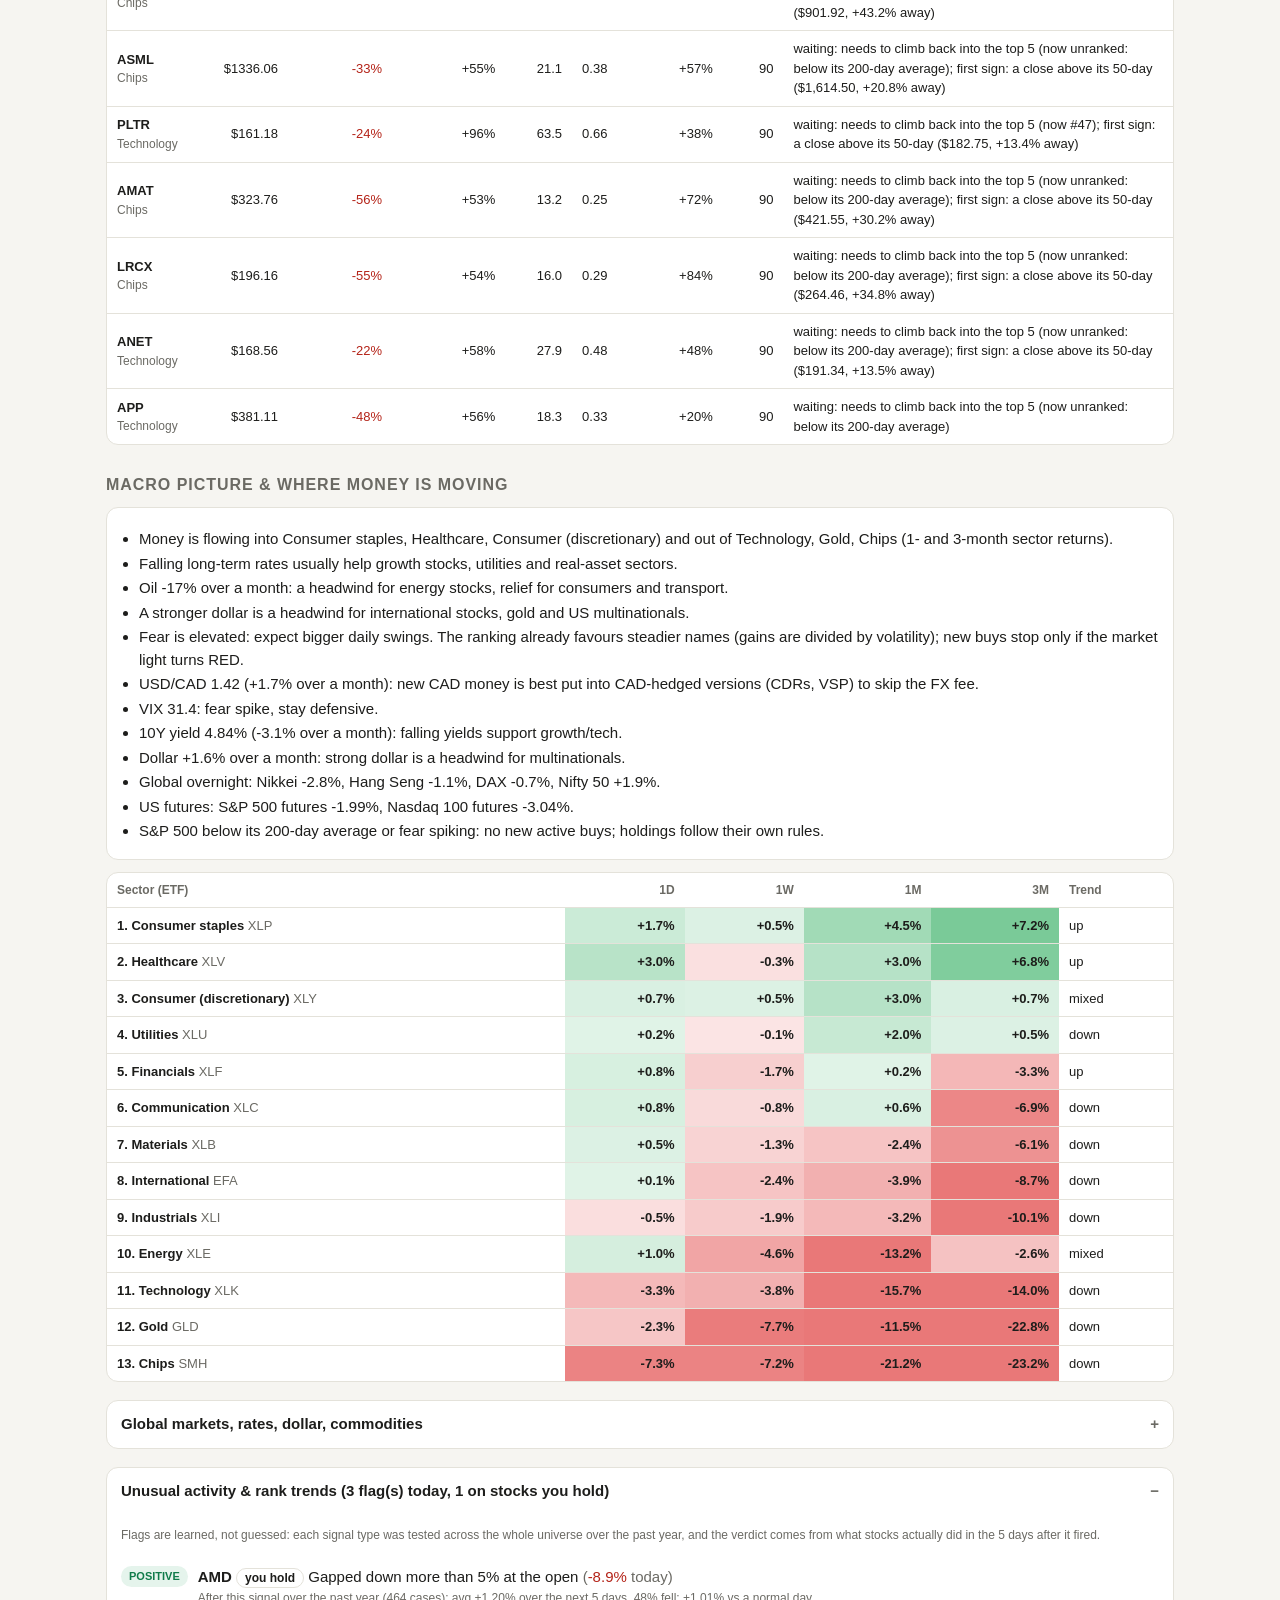
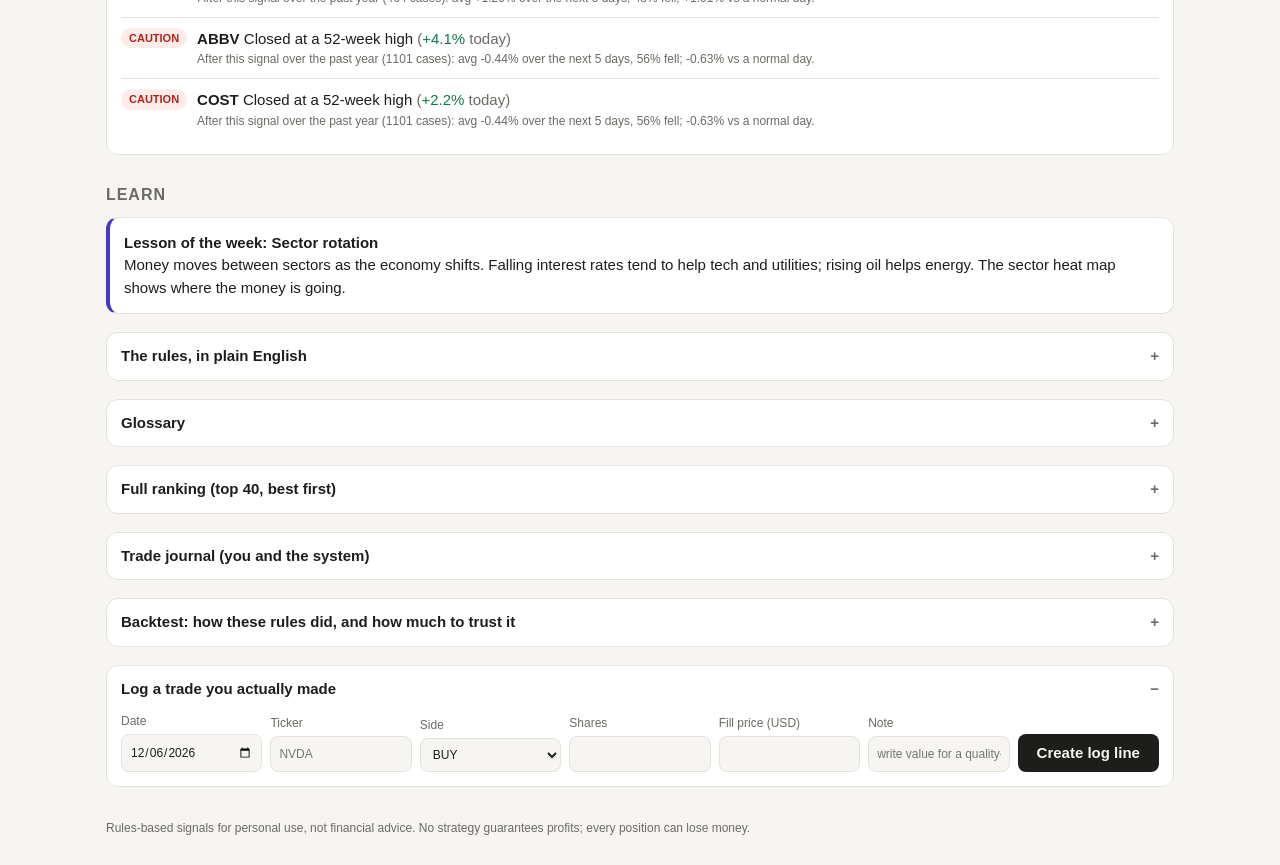
==== commit cd02a606: "Habibi check 2026-11-26 21:25 ET" ====
--- a/docs/index.html
+++ b/docs/index.html
@@ -61,11 +61,11 @@
 .heat td.h{font-weight:600}.lesson{border-left:4px solid var(--acc)}
 .chk{display:grid;gap:12px;grid-template-columns:repeat(auto-fit,minmax(200px,1fr))}
 </style></head><body><div class="wrap">
-<header><div><h1>Habibi Wealth Management</h1><div class="sub">Updated 2026-11-25 21:27 ET (position check) · weekly review Mondays · plans Mon/Wed/Fri 9:00 ET · midday alert check</div></div>
+<header><div><h1>Habibi Wealth Management</h1><div class="sub">Updated 2026-11-26 21:25 ET (position check) · weekly review Mondays · plans Mon/Wed/Fri 9:00 ET · midday alert check</div></div>
 <div class="light"><span class="dot RED"></span>Market RED</div></header>
 <nav><a href="#orders">This week</a><a href="#holdings">Holdings</a><a href="#reentry">Re-entry</a><a href="#macro">Macro &amp; sectors</a><a href="#learn">Learn</a><a href="#log">Log a trade</a></nav>
 <div class="grid">
-<div class="card kpi"><div class="l">Account value</div><div class="v">$2,211.05</div><div class="sub">cash $769.61</div></div>
+<div class="card kpi"><div class="l">Account value</div><div class="v">$2,211.16</div><div class="sub">cash $769.61</div></div>
 <div class="card kpi"><div class="l">Since the new plan (2026-11-09)</div><div class="v"><span class="neg">-5.35%</span></div>
 <div class="sub">S&amp;P 500 <span class="neg">-2.5%</span> · started at $2,336</div></div>
 <div class="card kpi"><div class="l">You vs system vs market (since 2026-11-09)</div><div class="v"><span class="neg">-5.3%</span> <span class="mute" style="font-size:15px">vs</span> <span class="neg">-2.7%</span></div>
@@ -92,7 +92,7 @@
 <div class="card order warn" style="margin-top:12px"><h3><span>Idea of the week: MCK <span class="mute" style="font-weight:400;font-size:14px">McKesson Corporation</span></span><span class="tag">Healthcare</span></h3><div>$1078.09 · past 3 months <span class="pos">+20.4%</span> · RSI 60</div><div class="note">#1 overall and from a sector we don&#x27;t own yet; in an uptrend (above its 50-day) but not stretched (RSI 60). Optional: a half-size position, or watch it.</div></div>
 <p class="note"><b>Next in line:</b> MCK (#1, Healthcare), ABBV (#2, Healthcare), TMO (#3, Healthcare), BRK-B (#4, Financials), PG (#5, Consumer staples), MA (#6, Financials)</p>
 <h2 id="holdings">Holdings</h2>
-<div class="hold"><div class="card hc order sell"><h3><span>SNOW</span><span class="tag">SELL ALL</span></h3><div class="row"><span>Shares</span><span>0.6059</span></div><div class="row"><span>Avg cost → now</span><span>$330.17 → $267.64</span></div><div class="row"><span>P&amp;L</span><span><span class="neg">-$37.89</span> (<span class="neg">-18.9%</span>)</span></div><div class="row"><span>Emergency stop</span><span>$226.2</span></div><div class="row"><span>Take half at</span><span>$412.71</span></div><div class="row"><span>CAD-hedged CDR</span><span>yes</span></div><div class="note" style="margin-top:6px">trend broken: second weekly close below its 50-day average</div><div class="split"><b>Last session -1.3%</b> = market -0.4% (beta 1.54) + stock-specific -0.8%. This week -4.3% (market -2.9%). <b>Moving with the market.</b></div></div><div class="card hc order sell"><h3><span>CRWD</span><span class="tag">SELL ALL</span></h3><div class="row"><span>Shares</span><span>1.1075</span></div><div class="row"><span>Avg cost → now</span><span>$272.82 → $209.37</span></div><div class="row"><span>P&amp;L</span><span><span class="neg">-$70.27</span> (<span class="neg">-23.3%</span>)</span></div><div class="row"><span>Emergency stop</span><span>$174.16</span></div><div class="row"><span>Take half at</span><span>$341.02</span></div><div class="row"><span>CAD-hedged CDR</span><span>yes</span></div><div class="note" style="margin-top:6px">trend broken: second weekly close below its 50-day average</div><div class="split"><b>Last session -0.7%</b> = market -0.3% (beta 1.1) + stock-specific -0.4%. This week -11.7% (market -2.0%). <b>Moving with the market.</b></div></div><div class="card hc "><h3><span>AMD</span><span class="tag">QUALITY DIP</span></h3><div class="row"><span>Shares</span><span>0.7</span></div><div class="row"><span>Avg cost → now</span><span>$547.57 → $406.78</span></div><div class="row"><span>P&amp;L</span><span><span class="neg">-$98.55</span> (<span class="neg">-25.7%</span>)</span></div><div class="row"><span>Emergency stop</span><span>$355.92</span></div><div class="row"><span>Take half at</span><span>$766.6</span></div><div class="row"><span>CAD-hedged CDR</span><span>yes</span></div><div class="note" style="margin-top:6px">quality-dip position (business quality 90/100): held 6-12 months while the business stays strong; not sold on price swings or market drops; disaster stop 355.92, take half at 766.60</div><div class="split"><b>Last session -1.6%</b> = market -0.9% (beta 3.0) + stock-specific -0.7%. This week -23.3% (market -5.5%). <b>Moving with the market.</b></div></div><div class="card hc "><h3><span>NVDA</span><span class="tag">QUALITY DIP</span></h3><div class="row"><span>Shares</span><span>4.0</span></div><div class="row"><span>Avg cost → now</span><span>$162.07 → $149.27</span></div><div class="row"><span>P&amp;L</span><span><span class="neg">-$51.20</span> (<span class="neg">-7.9%</span>)</span></div><div class="row"><span>Emergency stop</span><span>$108.64</span></div><div class="row"><span>Take half at</span><span>$226.9</span></div><div class="row"><span>CAD-hedged CDR</span><span>yes</span></div><div class="note" style="margin-top:6px">quality-dip position (business quality 90/100): held 6-12 months while the business stays strong; not sold on price swings or market drops; disaster stop 108.64, take half at 226.90</div><div class="split"><b>Last session -3.9%</b> = market -0.8% (beta 2.77) + stock-specific -3.1%. This week -1.1% (market -5.1%). <b>Moving with the market.</b></div></div><div class="card hc "><h3><span>ANT</span><span class="tag">HOLD</span></h3><div class="row"><span>Shares</span><span>2.0</span></div><div class="row"><span>Avg cost → now</span><span>$98.31 → $82.79</span></div><div class="row"><span>P&amp;L</span><span><span class="neg">-$31.05</span> (<span class="neg">-15.8%</span>)</span></div><div class="row"><span>Emergency stop</span><span>-</span></div><div class="row"><span>Take half at</span><span>-</span></div><div class="row"><span>CAD-hedged CDR</span><span>no</span></div><div class="note" style="margin-top:6px">your own pick: tracked and news-checked, no automatic sell rules (not part of the weekly ranking)</div><div class="split neg"><b>Data warning:</b> no fresh price data for ANT: stop and P&amp;L may be out of date</div></div></div>
+<div class="hold"><div class="card hc order sell"><h3><span>SNOW</span><span class="tag">SELL ALL</span></h3><div class="row"><span>Shares</span><span>0.6059</span></div><div class="row"><span>Avg cost → now</span><span>$330.17 → $267.64</span></div><div class="row"><span>P&amp;L</span><span><span class="neg">-$37.89</span> (<span class="neg">-18.9%</span>)</span></div><div class="row"><span>Emergency stop</span><span>$226.2</span></div><div class="row"><span>Take half at</span><span>$412.71</span></div><div class="row"><span>CAD-hedged CDR</span><span>yes</span></div><div class="note" style="margin-top:6px">trend broken: second weekly close below its 50-day average</div><div class="split"><b>Last session -1.2%</b> = market -0.5% (beta 1.54) + stock-specific -0.8%. This week -4.3% (market -2.8%). <b>Moving with the market.</b></div></div><div class="card hc order sell"><h3><span>CRWD</span><span class="tag">SELL ALL</span></h3><div class="row"><span>Shares</span><span>1.1075</span></div><div class="row"><span>Avg cost → now</span><span>$272.82 → $209.37</span></div><div class="row"><span>P&amp;L</span><span><span class="neg">-$70.27</span> (<span class="neg">-23.3%</span>)</span></div><div class="row"><span>Emergency stop</span><span>$174.16</span></div><div class="row"><span>Take half at</span><span>$341.02</span></div><div class="row"><span>CAD-hedged CDR</span><span>yes</span></div><div class="note" style="margin-top:6px">trend broken: second weekly close below its 50-day average</div><div class="split"><b>Last session -0.7%</b> = market -0.3% (beta 1.1) + stock-specific -0.4%. This week -11.7% (market -2.0%). <b>Moving with the market.</b></div></div><div class="card hc "><h3><span>AMD</span><span class="tag">QUALITY DIP</span></h3><div class="row"><span>Shares</span><span>0.7</span></div><div class="row"><span>Avg cost → now</span><span>$547.57 → $406.83</span></div><div class="row"><span>P&amp;L</span><span><span class="neg">-$98.51</span> (<span class="neg">-25.7%</span>)</span></div><div class="row"><span>Emergency stop</span><span>$355.92</span></div><div class="row"><span>Take half at</span><span>$766.6</span></div><div class="row"><span>CAD-hedged CDR</span><span>yes</span></div><div class="note" style="margin-top:6px">quality-dip position (business quality 90/100): held 6-12 months while the business stays strong; not sold on price swings or market drops; disaster stop 355.92, take half at 766.60</div><div class="split"><b>Last session -1.8%</b> = market -0.9% (beta 3.0) + stock-specific -0.9%. This week -23.3% (market -5.5%). <b>Moving with the market.</b></div></div><div class="card hc "><h3><span>NVDA</span><span class="tag">QUALITY DIP</span></h3><div class="row"><span>Shares</span><span>4.0</span></div><div class="row"><span>Avg cost → now</span><span>$162.07 → $149.29</span></div><div class="row"><span>P&amp;L</span><span><span class="neg">-$51.12</span> (<span class="neg">-7.9%</span>)</span></div><div class="row"><span>Emergency stop</span><span>$108.64</span></div><div class="row"><span>Take half at</span><span>$226.9</span></div><div class="row"><span>CAD-hedged CDR</span><span>yes</span></div><div class="note" style="margin-top:6px">quality-dip position (business quality 90/100): held 6-12 months while the business stays strong; not sold on price swings or market drops; disaster stop 108.64, take half at 226.90</div><div class="split"><b>Last session -3.9%</b> = market -0.8% (beta 2.77) + stock-specific -3.1%. This week -1.1% (market -5.1%). <b>Moving with the market.</b></div></div><div class="card hc "><h3><span>ANT</span><span class="tag">HOLD</span></h3><div class="row"><span>Shares</span><span>2.0</span></div><div class="row"><span>Avg cost → now</span><span>$98.31 → $82.79</span></div><div class="row"><span>P&amp;L</span><span><span class="neg">-$31.05</span> (<span class="neg">-15.8%</span>)</span></div><div class="row"><span>Emergency stop</span><span>-</span></div><div class="row"><span>Take half at</span><span>-</span></div><div class="row"><span>CAD-hedged CDR</span><span>no</span></div><div class="note" style="margin-top:6px">your own pick: tracked and news-checked, no automatic sell rules (not part of the weekly ranking)</div><div class="split neg"><b>Data warning:</b> no fresh price data for ANT: stop and P&amp;L may be out of date</div></div></div>
 <p class="note"><b>How to read the split:</b> a holding's move = what the market did (scaled by how much this stock usually moves with it, its beta) + the part that is about the company. Between reviews we never sell on market weather; at the weekly review the ranking decides, even after a market-wide drop.</p>
 <h2 id="reentry">Re-entry watchlist: good businesses, falling prices</h2><p class="note">Fundamentals tell us <b>whether</b> a company is worth owning; the trend tells us <b>when</b>. These names pass the business-quality check (score 55+) but have fallen 15%+ from their 1-year high. We do not catch falling knives and we do not write good companies off forever: each one can be bought again when it ranks in the top 5 at a weekly review (a close back above its 50-day average is usually the first sign). PEG = forward P/E divided by revenue growth (under ~1.5 is reasonable for growth).</p><div class="tbl"><table><tr><th class="l">Company</th><th>Price</th><th>From 1-yr high</th><th>Revenue growth</th><th>Fwd P/E</th><th>PEG</th><th>Analyst upside</th><th>Quality</th><th class="l">Re-entry status</th></tr><tr><td class="l"><b>NVDA</b> <span class=tag>held</span><div class="note">Chips</div></td><td>$155.38</td><td class="neg">-36%</td><td>+103%</td><td>9.4</td><td>0.09</td><td>+58%</td><td>90</td><td class="l" style="white-space:normal;min-width:220px">waiting: needs to climb back into the top 5 (now unranked: below its 200-day average); first sign: a close above its 50-day ($204.95, +31.9% away)</td></tr><tr><td class="l"><b>AMD</b> <span class=tag>held</span><div class="note">Chips</div></td><td>$413.27</td><td class="neg">-37%</td><td>+45%</td><td>23.4</td><td>0.52</td><td>+59%</td><td>90</td><td class="l" style="white-space:normal;min-width:220px">waiting: needs to climb back into the top 5 (now unranked: below its 200-day average); first sign: a close above its 50-day ($550.48, +33.2% away)</td></tr><tr><td class="l"><b>SNOW</b> <span class=tag>held</span><div class="note">Technology</div></td><td>$271.09</td><td class="neg">-30%</td><td>+35%</td><td>88.0</td><td>2.51</td><td>+59%</td><td>60</td><td class="l" style="white-space:normal;min-width:220px">waiting: needs to climb back into the top 5 (now #30); first sign: a close above its 50-day ($316.46, +16.7% away)</td></tr><tr><td class="l"><b>TSM</b><div class="note">Chips</div></td><td>$349.2</td><td class="neg">-28%</td><td>+51%</td><td>14.9</td><td>0.29</td><td>+68%</td><td>90</td><td class="l" style="white-space:normal;min-width:220px">waiting: needs to climb back into the top 5 (now unranked: below its 200-day average); first sign: a close above its 50-day ($419.77, +20.2% away)</td></tr><tr><td class="l"><b>AVGO</b><div class="note">Chips</div></td><td>$301.08</td><td class="neg">-39%</td><td>+86%</td><td>15.5</td><td>0.18</td><td>+74%</td><td>90</td><td class="l" style="white-space:normal;min-width:220px">waiting: needs to climb back into the top 5 (now unranked: below its 200-day average); first sign: a close above its 50-day ($341.29, +13.4% away)</td></tr><tr><td class="l"><b>MU</b><div class="note">Chips</div></td><td>$629.79</td><td class="neg">-50%</td><td>+379%</td><td>3.1</td><td>0.01</td><td>+143%</td><td>90</td><td class="l" style="white-space:normal;min-width:220px">waiting: needs to climb back into the top 5 (now unranked: below its 200-day average); first sign: a close above its 50-day ($901.92, +43.2% away)</td></tr><tr><td class="l"><b>ASML</b><div class="note">Chips</div></td><td>$1336.06</td><td class="neg">-33%</td><td>+55%</td><td>21.1</td><td>0.38</td><td>+57%</td><td>90</td><td class="l" style="white-space:normal;min-width:220px">waiting: needs to climb back into the top 5 (now unranked: below its 200-day average); first sign: a close above its 50-day ($1,614.50, +20.8% away)</td></tr><tr><td class="l"><b>PLTR</b><div class="note">Technology</div></td><td>$161.18</td><td class="neg">-24%</td><td>+96%</td><td>63.5</td><td>0.66</td><td>+38%</td><td>90</td><td class="l" style="white-space:normal;min-width:220px">waiting: needs to climb back into the top 5 (now #47); first sign: a close above its 50-day ($182.75, +13.4% away)</td></tr><tr><td class="l"><b>AMAT</b><div class="note">Chips</div></td><td>$323.76</td><td class="neg">-56%</td><td>+53%</td><td>13.2</td><td>0.25</td><td>+72%</td><td>90</td><td class="l" style="white-space:normal;min-width:220px">waiting: needs to climb back into the top 5 (now unranked: below its 200-day average); first sign: a close above its 50-day ($421.55, +30.2% away)</td></tr><tr><td class="l"><b>LRCX</b><div class="note">Chips</div></td><td>$196.16</td><td class="neg">-55%</td><td>+54%</td><td>16.0</td><td>0.29</td><td>+84%</td><td>90</td><td class="l" style="white-space:normal;min-width:220px">waiting: needs to climb back into the top 5 (now unranked: below its 200-day average); first sign: a close above its 50-day ($264.46, +34.8% away)</td></tr><tr><td class="l"><b>ANET</b><div class="note">Technology</div></td><td>$168.56</td><td class="neg">-22%</td><td>+58%</td><td>27.9</td><td>0.48</td><td>+48%</td><td>90</td><td class="l" style="white-space:normal;min-width:220px">waiting: needs to climb back into the top 5 (now unranked: below its 200-day average); first sign: a close above its 50-day ($191.34, +13.5% away)</td></tr><tr><td class="l"><b>APP</b><div class="note">Technology</div></td><td>$381.11</td><td class="neg">-48%</td><td>+56%</td><td>18.3</td><td>0.33</td><td>+20%</td><td>90</td><td class="l" style="white-space:normal;min-width:220px">waiting: needs to climb back into the top 5 (now unranked: below its 200-day average)</td></tr></table></div>
 <h2 id="macro">Macro picture &amp; where money is moving</h2><div class="card"><ul class="why"><li>Money is flowing into Consumer staples, Healthcare, Consumer (discretionary) and out of Technology, Gold, Chips (1- and 3-month sector returns).</li><li>Falling long-term rates usually help growth stocks, utilities and real-asset sectors.</li><li>Oil -17% over a month: a headwind for energy stocks, relief for consumers and transport.</li><li>A stronger dollar is a headwind for international stocks, gold and US multinationals.</li><li>Fear is elevated: expect bigger daily swings. The ranking already favours steadier names (gains are divided by volatility); new buys stop only if the market light turns RED.</li><li>USD/CAD 1.42 (+1.7% over a month): new CAD money is best put into CAD-hedged versions (CDRs, VSP) to skip the FX fee.</li><li>VIX 31.4: fear spike, stay defensive.</li><li>10Y yield 4.84% (-3.1% over a month): falling yields support growth/tech.</li><li>Dollar +1.6% over a month: strong dollar is a headwind for multinationals.</li><li>Global overnight: Nikkei -2.8%, Hang Seng -1.1%, DAX -0.7%, Nifty 50 +1.9%.</li><li>US futures: S&amp;P 500 futures -1.99%, Nasdaq 100 futures -3.04%.</li><li>S&amp;P 500 below its 200-day average or fear spiking: no new active buys; holdings follow their own rules.</li></ul></div>
@@ -121,7 +121,7 @@
 <li><b>New cash</b> goes in over 3 weekly batches. No buys within 3 trading days of an earnings report.</li></ol></details>
 <details class="sec"><summary>Glossary</summary><div class="tbl"><table><tr><td class="l"><b>Momentum</b></td><td class="l" style="white-space:normal">How much a price has risen over recent months. Winners tend to keep winning for a while.</td></tr><tr><td class="l"><b>ATR</b></td><td class="l" style="white-space:normal">Average True Range: the size of a normal day&#x27;s move, in dollars. Used to set stops and sizes.</td></tr><tr><td class="l"><b>Stop</b></td><td class="l" style="white-space:normal">A pre-set price where we sell to cap the damage if something goes badly wrong.</td></tr><tr><td class="l"><b>50-day / 200-day average</b></td><td class="l" style="white-space:normal">The average price over the last 50 / 200 trading days. Above = uptrend.</td></tr><tr><td class="l"><b>Beta</b></td><td class="l" style="white-space:normal">How much a stock usually moves when the S&amp;P 500 moves 1%. Beta 1.5 = moves about 1.5%.</td></tr><tr><td class="l"><b>Rebalance</b></td><td class="l" style="white-space:normal">Bringing each part of the account back to its target share.</td></tr><tr><td class="l"><b>Sector ETF</b></td><td class="l" style="white-space:normal">One fund that holds a whole sector (e.g. XLE = US energy companies).</td></tr><tr><td class="l"><b>CDR</b></td><td class="l" style="white-space:normal">Canadian Depositary Receipt: a CAD-priced, currency-hedged version of a US stock on the Canadian exchange.</td></tr><tr><td class="l"><b>Drawdown</b></td><td class="l" style="white-space:normal">How far the account is below its highest value.</td></tr><tr><td class="l"><b>VIX</b></td><td class="l" style="white-space:normal">The market&#x27;s &#x27;fear gauge&#x27;. Below 20 is calm; above 28 is stressed.</td></tr></table></div></details>
 <details class="sec" id="ranking"><summary>Full ranking (top 40, best first)</summary><p class="note"><b>Past 1M / Past 3M</b> = how much the stock already moved (history, not a forecast). <b>Target range</b> = a typical to strong move over the next 1–2 weeks, based on how much the stock normally swings; judge it at the weekly review on <b>next Monday</b>. <b>Analyst target</b> = Wall Street consensus 12-month price. Only the top 3 are bought; "Next in line" names replace a holding that drops out.</p><div class="tbl"><table><tr><th class="stick l">Rank · Ticker</th><th class="l">Status</th><th>Price</th><th>Past 1M</th><th>Past 3M</th><th>Target range (1–2 wk)</th><th>Analyst target (12-mo)</th><th>Fwd P/E</th><th>Earnings</th></tr><tr><td class="stick l"><b>1. MCK</b><div class="note">McKesson Corporation</div></td><td class="l"><span class="st next">NEXT IN LINE</span></td><td>$1078.09</td><td><span class="pos">+8.6%</span></td><td><span class="pos">+20.4%</span></td><td>$1137.78 – $1197.47<div class="note">+5.5% to +11.1%</div></td><td>$1174.29<div class="note">+8.9%</div></td><td>20.6</td><td>2027-02-03</td></tr><tr><td class="stick l"><b>2. ABBV</b><div class="note">AbbVie Inc.</div></td><td class="l"><span class="st next">NEXT IN LINE</span></td><td>$300.28</td><td><span class="pos">+4.7%</span></td><td><span class="pos">+14.9%</span></td><td>$316.2 – $332.12<div class="note">+5.3% to +10.6%</div></td><td>$315.88<div class="note">+5.2%</div></td><td>18.5</td><td>2027-02-03</td></tr><tr><td class="stick l"><b>3. TMO</b><div class="note">Thermo Fisher Scientif</div></td><td class="l"><span class="st next">NEXT IN LINE</span></td><td>$695.62</td><td><span class="pos">+1.6%</span></td><td><span class="pos">+9.9%</span></td><td>$740.35 – $785.08<div class="note">+6.4% to +12.9%</div></td><td>$755.12<div class="note">+8.6%</div></td><td>25.0</td><td>2027-01-28</td></tr><tr><td class="stick l"><b>4. BRK-B</b><div class="note">Berkshire Hathaway Inc</div></td><td class="l"><span class="st next">NEXT IN LINE</span></td><td>$577.21</td><td><span class="pos">+5.2%</span></td><td><span class="pos">+14.3%</span></td><td>$598.24 – $619.27<div class="note">+3.6% to +7.3%</div></td><td>$564.67<div class="note">-2.2%</div></td><td>25.3</td><td>-</td></tr><tr><td class="stick l"><b>5. PG</b><div class="note">Procter &amp; Gamble C</div></td><td class="l"><span class="st next">NEXT IN LINE</span></td><td>$172.47</td><td><span class="pos">+7.8%</span></td><td><span class="pos">+19.7%</span></td><td>$179.69 – $186.92<div class="note">+4.2% to +8.4%</div></td><td>$176.35<div class="note">+2.2%</div></td><td>23.2</td><td>2027-01-22</td></tr><tr><td class="stick l"><b>6. MA</b><div class="note">Mastercard Incorporate</div></td><td class="l"><span class="st next">NEXT IN LINE</span></td><td>$647.44</td><td><span class="pos">+5.5%</span></td><td><span class="pos">+8.3%</span></td><td>$679.19 – $710.95<div class="note">+4.9% to +9.8%</div></td><td>$720.69<div class="note">+11.3%</div></td><td>28.0</td><td>2027-01-28</td></tr><tr><td class="stick l"><b>7. V</b><div class="note">Visa Inc.</div></td><td class="l"><span class="mute">-</span></td><td>$416.78</td><td><span class="pos">+3.3%</span></td><td><span class="pos">+8.8%</span></td><td>$436.93 – $457.08<div class="note">+4.8% to +9.7%</div></td><td>$453.22<div class="note">+8.7%</div></td><td>24.3</td><td>2027-01-26</td></tr><tr><td class="stick l"><b>8. COST</b><div class="note">Costco Wholesale Corpo</div></td><td class="l"><span class="mute">-</span></td><td>$1091.71</td><td><span class="pos">+11.8%</span></td><td><span class="pos">+17.6%</span></td><td>$1134.29 – $1176.87<div class="note">+3.9% to +7.8%</div></td><td>$1085.35<div class="note">-0.6%</div></td><td>43.6</td><td>2026-12-10</td></tr><tr><td class="stick l"><b>9. XLV</b><div class="note">State Street Health Ca</div></td><td class="l"><span class="mute">-</span></td><td>$184.72</td><td><span class="pos">+3.0%</span></td><td><span class="pos">+6.8%</span></td><td>$192.87 – $201.03<div class="note">+4.4% to +8.8%</div></td><td>-</td><td>-</td><td>-</td></tr><tr><td class="stick l"><b>10. ZS</b><div class="note">Zscaler, Inc.</div></td><td class="l"><span class="mute">-</span></td><td>$231.62</td><td><span class="neg">-11.1%</span></td><td><span class="pos">+36.0%</span></td><td>$265.59 – $299.56<div class="note">+14.7% to +29.3%</div></td><td>$252.66<div class="note">+9.1%</div></td><td>41.1</td><td>-</td></tr><tr><td class="stick l"><b>11. LLY</b><div class="note">Eli Lilly and Company</div></td><td class="l"><span class="mute">-</span></td><td>$1407.59</td><td><span class="pos">+10.2%</span></td><td><span class="pos">+18.5%</span></td><td>$1502.96 – $1598.32<div class="note">+6.8% to +13.6%</div></td><td>$1470.06<div class="note">+4.4%</div></td><td>27.7</td><td>2027-02-03</td></tr><tr><td class="stick l"><b>12. KO</b><div class="note">Coca-Cola Company (The</div></td><td class="l"><span class="mute">-</span></td><td>$97.62</td><td><span class="pos">+5.3%</span></td><td><span class="pos">+9.0%</span></td><td>$101.84 – $106.06<div class="note">+4.3% to +8.7%</div></td><td>$99.64<div class="note">+2.1%</div></td><td>27.6</td><td>2027-02-09</td></tr><tr><td class="stick l"><b>13. WMT</b><div class="note">Walmart Inc.</div></td><td class="l"><span class="mute">-</span></td><td>$132.31</td><td><span class="pos">+10.0%</span></td><td><span class="pos">+26.8%</span></td><td>$138.96 – $145.61<div class="note">+5.0% to +10.1%</div></td><td>$136.15<div class="note">+2.9%</div></td><td>41.0</td><td>2027-02-18</td></tr><tr><td class="stick l"><b>14. VRTX</b><div class="note">Vertex Pharmaceuticals</div></td><td class="l"><span class="mute">-</span></td><td>$563.92</td><td><span class="pos">+9.0%</span></td><td><span class="pos">+3.0%</span></td><td>$601.46 – $639.01<div class="note">+6.7% to +13.3%</div></td><td>$595.36<div class="note">+5.6%</div></td><td>28.3</td><td>2027-02-11</td></tr><tr><td class="stick l"><b>15. ICE</b><div class="note">Intercontinental Excha</div></td><td class="l"><span class="mute">-</span></td><td>$174.89</td><td><span class="pos">+9.3%</span></td><td><span class="pos">+8.4%</span></td><td>$183.86 – $192.84<div class="note">+5.1% to +10.3%</div></td><td>$193.53<div class="note">+10.7%</div></td><td>19.6</td><td>2027-02-04</td></tr><tr><td class="stick l"><b>16. PGR</b><div class="note">Progressive Corporatio</div></td><td class="l"><span class="mute">-</span></td><td>$235.68</td><td><span class="pos">+2.8%</span></td><td><span class="pos">+6.0%</span></td><td>$247.61 – $259.54<div class="note">+5.1% to +10.1%</div></td><td>$234.24<div class="note">-0.6%</div></td><td>14.7</td><td>2027-01-27</td></tr><tr><td class="stick l"><b>17. WM</b><div class="note">Waste Management, Inc.</div></td><td class="l"><span class="mute">-</span></td><td>$244.71</td><td><span class="pos">+1.5%</span></td><td><span class="pos">+11.1%</span></td><td>$255.81 – $266.92<div class="note">+4.5% to +9.1%</div></td><td>$256.84<div class="note">+5.0%</div></td><td>27.4</td><td>2027-01-27</td></tr><tr><td class="stick l"><b>18. JNJ</b><div class="note">Johnson &amp; Johnson</div></td><td class="l"><span class="mute">-</span></td><td>$276.46</td><td><span class="pos">+4.3%</span></td><td><span class="pos">+2.9%</span></td><td>$291.46 – $306.47<div class="note">+5.4% to +10.9%</div></td><td>$279.85<div class="note">+1.2%</div></td><td>23.8</td><td>2027-01-26</td></tr><tr><td class="stick l"><b>19. AAPL</b><div class="note">Apple Inc.</div></td><td class="l"><span class="mute">-</span></td><td>$354.07</td><td><span class="pos">+3.0%</span></td><td><span class="pos">+13.0%</span></td><td>$372.69 – $391.3<div class="note">+5.3% to +10.5%</div></td><td>$345.63<div class="note">-2.4%</div></td><td>33.5</td><td>2027-01-28</td></tr><tr><td class="stick l"><b>20. XLP</b><div class="note">State Street Consumer </div></td><td class="l"><span class="mute">-</span></td><td>$91.88</td><td><span class="pos">+4.5%</span></td><td><span class="pos">+7.2%</span></td><td>$95.3 – $98.72<div class="note">+3.7% to +7.4%</div></td><td>-</td><td>-</td><td>-</td></tr><tr><td class="stick l"><b>21. PYPL</b><div class="note">PayPal Holdings, Inc.</div></td><td class="l"><span class="mute">-</span></td><td>$56.17</td><td><span class="pos">+2.1%</span></td><td><span class="neg">-8.9%</span></td><td>$59.86 – $63.56<div class="note">+6.6% to +13.2%</div></td><td>$57.31<div class="note">+2.0%</div></td><td>9.5</td><td>2027-02-02</td></tr><tr><td class="stick l"><b>22. TOST</b><div class="note">Toast, Inc.</div></td><td class="l"><span class="mute">-</span></td><td>$33.69</td><td><span class="pos">+4.9%</span></td><td><span class="neg">-8.9%</span></td><td>$36.86 – $40.04<div class="note">+9.4% to +18.8%</div></td><td>$39.0<div class="note">+15.8%</div></td><td>19.0</td><td>2027-02-11</td></tr><tr><td class="stick l"><b>23. HD</b><div class="note">Home Depot, Inc. (The)</div></td><td class="l"><span class="mute">-</span></td><td>$353.69</td><td><span class="pos">+10.7%</span></td><td><span class="pos">+6.4%</span></td><td>$374.38 – $395.07<div class="note">+5.8% to +11.7%</div></td><td>$375.41<div class="note">+6.1%</div></td><td>22.5</td><td>2027-02-23</td></tr><tr><td class="stick l"><b>24. SPGI</b><div class="note">S&amp;P Global Inc.</div></td><td class="l"><span class="mute">-</span></td><td>$455.17</td><td><span class="pos">+1.0%</span></td><td><span class="pos">+4.3%</span></td><td>$480.08 – $504.99<div class="note">+5.5% to +10.9%</div></td><td>$529.35<div class="note">+16.3%</div></td><td>22.6</td><td>2027-02-09</td></tr><tr><td class="stick l"><b>25. CMG</b><div class="note">Chipotle Mexican Grill</div></td><td class="l"><span class="mute">-</span></td><td>$37.05</td><td><span class="pos">+30.4%</span></td><td><span class="neg">-0.8%</span></td><td>$39.75 – $42.46<div class="note">+7.3% to +14.6%</div></td><td>$40.65<div class="note">+9.7%</div></td><td>28.0</td><td>2027-02-09</td></tr><tr><td class="stick l"><b>26. ABNB</b><div class="note">Airbnb, Inc.</div></td><td class="l"><span class="mute">-</span></td><td>$173.39</td><td><span class="pos">+1.4%</span></td><td><span class="neg">-7.8%</span></td><td>$188.02 – $202.66<div class="note">+8.4% to +16.9%</div></td><td>$205.88<div class="note">+18.7%</div></td><td>27.3</td><td>2027-02-11</td></tr><tr><td class="stick l"><b>27. PANW</b><div class="note">Palo Alto Networks, In</div></td><td class="l"><span class="mute">-</span></td><td>$352.99</td><td><span class="neg">-9.6%</span></td><td><span class="pos">+4.0%</span></td><td>$398.3 – $443.61<div class="note">+12.8% to +25.7%</div></td><td>$412.12<div class="note">+16.8%</div></td><td>71.7</td><td>2027-02-16</td></tr><tr><td class="stick l"><b>28. SPOT</b><div class="note">Spotify Technology S.A</div></td><td class="l"><span class="mute">-</span></td><td>$599.74</td><td><span class="pos">+4.8%</span></td><td><span class="pos">+9.0%</span></td><td>$646.4 – $693.07<div class="note">+7.8% to +15.6%</div></td><td>$634.84<div class="note">+5.9%</div></td><td>35.0</td><td>2027-02-09</td></tr><tr><td class="stick l"><b>29. CVX</b><div class="note">Chevron Corporation</div></td><td class="l"><span class="mute">-</span></td><td>$208.73</td><td><span class="neg">-9.3%</span></td><td><span class="pos">+5.1%</span></td><td>$219.35 – $229.97<div class="note">+5.1% to +10.2%</div></td><td>$241.62<div class="note">+15.8%</div></td><td>12.6</td><td>2027-01-29</td></tr><tr><td class="stick l"><b>30. SNOW</b><div class="note">Snowflake Inc.</div></td><td class="l"><span class="st hold">HOLDING</span></td><td>$271.09</td><td><span class="neg">-19.1%</span></td><td><span class="neg">-14.0%</span></td><td>$308.11 – $345.13<div class="note">+13.7% to +27.3%</div></td><td>$430.26<div class="note">+58.7%</div></td><td>88.0</td><td>2026-12-02</td></tr><tr><td class="stick l"><b>31. ORLY</b><div class="note">O&#x27;Reilly Automoti</div></td><td class="l"><span class="mute">-</span></td><td>$95.43</td><td><span class="pos">+4.8%</span></td><td><span class="pos">+6.6%</span></td><td>$100.1 – $104.76<div class="note">+4.9% to +9.8%</div></td><td>$106.41<div class="note">+11.5%</div></td><td>26.0</td><td>2027-02-10</td></tr><tr><td class="stick l"><b>32. COP</b><div class="note">ConocoPhillips</div></td><td class="l"><span class="mute">-</span></td><td>$134.64</td><td><span class="neg">-10.5%</span></td><td><span class="pos">+3.8%</span></td><td>$143.31 – $151.98<div class="note">+6.4% to +12.9%</div></td><td>$152.74<div class="note">+13.4%</div></td><td>11.7</td><td>2027-02-04</td></tr><tr><td class="stick l"><b>33. MSFT</b><div class="note">Microsoft Corporation</div></td><td class="l"><span class="mute">-</span></td><td>$496.13</td><td><span class="neg">-6.7%</span></td><td><span class="pos">+0.1%</span></td><td>$533.51 – $570.88<div class="note">+7.5% to +15.1%</div></td><td>$637.36<div class="note">+28.5%</div></td><td>20.5</td><td>2027-01-27</td></tr><tr><td class="stick l"><b>34. PFE</b><div class="note">Pfizer, Inc.</div></td><td class="l"><span class="mute">-</span></td><td>$28.46</td><td><span class="neg">-3.1%</span></td><td><span class="pos">+2.0%</span></td><td>$29.97 – $31.48<div class="note">+5.3% to +10.6%</div></td><td>$30.22<div class="note">+6.2%</div></td><td>9.6</td><td>2027-02-02</td></tr><tr><td class="stick l"><b>35. XLF</b><div class="note">State Street Financial</div></td><td class="l"><span class="mute">-</span></td><td>$56.11</td><td><span class="pos">+0.2%</span></td><td><span class="neg">-3.3%</span></td><td>$58.36 – $60.61<div class="note">+4.0% to +8.0%</div></td><td>-</td><td>-</td><td>-</td></tr><tr><td class="stick l"><b>36. MCD</b><div class="note">McDonald&#x27;s Corpor</div></td><td class="l"><span class="mute">-</span></td><td>$280.7</td><td><span class="pos">+11.9%</span></td><td><span class="pos">+5.9%</span></td><td>$294.46 – $308.23<div class="note">+4.9% to +9.8%</div></td><td>$299.0<div class="note">+6.5%</div></td><td>20.6</td><td>2027-02-11</td></tr><tr><td class="stick l"><b>37. NET</b><div class="note">Cloudflare, Inc.</div></td><td class="l"><span class="mute">-</span></td><td>$287.29</td><td><span class="neg">-13.4%</span></td><td><span class="pos">+0.8%</span></td><td>$336.21 – $385.13<div class="note">+17.0% to +34.1%</div></td><td>$343.25<div class="note">+19.5%</div></td><td>154.2</td><td>2027-02-09</td></tr><tr><td class="stick l"><b>38. CRWD</b><div class="note">CrowdStrike Holdings, </div></td><td class="l"><span class="st hold">HOLDING</span></td><td>$210.86</td><td><span class="neg">-19.5%</span></td><td><span class="pos">+11.5%</span></td><td>$244.67 – $278.48<div class="note">+16.0% to +32.1%</div></td><td>$249.03<div class="note">+18.1%</div></td><td>127.6</td><td>-</td></tr><tr><td class="stick l"><b>39. LMT</b><div class="note">Lockheed Martin Corpor</div></td><td class="l"><span class="mute">-</span></td><td>$586.63</td><td><span class="neg">-7.6%</span></td><td><span class="pos">+4.4%</span></td><td>$625.32 – $664.0<div class="note">+6.6% to +13.2%</div></td><td>$660.86<div class="note">+12.7%</div></td><td>17.6</td><td>2027-01-26</td></tr><tr><td class="stick l"><b>40. LIN</b><div class="note">Linde plc</div></td><td class="l"><span class="mute">-</span></td><td>$516.83</td><td><span class="pos">+1.8%</span></td><td><span class="pos">+5.8%</span></td><td>$538.06 – $559.3<div class="note">+4.1% to +8.2%</div></td><td>$555.15<div class="note">+7.4%</div></td><td>26.4</td><td>2027-02-04</td></tr></table></div></details>
-<details class="sec"><summary>Trade journal (you and the system)</summary><div class="grid"><div class="card kpi"><div class="l">Your account</div><div class="v"><span class="neg">-11.56%</span></div><div class="sub">$2,211.05</div></div><div class="card kpi"><div class="l">System paper account</div><div class="v"><span class="neg">-2.67%</span></div><div class="sub">$2,248.37 · realized <span class="">$0.00</span></div></div></div><div class="tbl" style="margin-top:12px"><table><tr><th class="l">Win/loss</th><th>Closed</th><th>Wins</th><th>Losses</th><th>Win rate</th><th>Avg win</th><th>Avg loss</th><th>Net realized</th></tr><tr><td class="l"><b>You</b></td><td>0</td><td>0</td><td>0</td><td>-</td><td>-</td><td>-</td><td><span class="">$0.00</span></td></tr><tr><td class="l"><b>System</b></td><td>0</td><td>0</td><td>0</td><td>-</td><td>-</td><td>-</td><td><span class="">$0.00</span></td></tr></table></div><p class="note">The system starts with the same capital and auto-executes every order it gives you: buys at the limit price, sells when the alert fires. Only your logged trades count for you.</p><div class="tbl"><table><tr><th>System holds</th><th>Shares</th><th>Cost</th><th>Price</th><th>P&amp;L</th><th>%</th><th class="l">Status</th></tr><tr><td><b>VOO</b></td><td>1.0321</td><td>$692.82</td><td>$658.88</td><td><span class="neg">-$35.03</span></td><td><span class="neg">-4.9%</span></td><td class="l">HOLD</td></tr><tr><td><b>MCK</b></td><td>0.09</td><td>$1071.45</td><td>$1077.81</td><td><span class="pos">+$0.57</span></td><td><span class="pos">+0.6%</span></td><td class="l">HOLD</td></tr><tr><td><b>ABBV</b></td><td>0.31</td><td>$294.22</td><td>$294.48</td><td><span class="pos">+$0.08</span></td><td><span class="pos">+0.1%</span></td><td class="l">HOLD</td></tr><tr><td><b>V</b></td><td>0.26</td><td>$426.88</td><td>$424.53</td><td><span class="neg">-$0.61</span></td><td><span class="neg">-0.6%</span></td><td class="l">HOLD</td></tr><tr><td><b>MA</b></td><td>0.16</td><td>$659.23</td><td>$659.73</td><td><span class="pos">+$0.08</span></td><td><span class="pos">+0.1%</span></td><td class="l">HOLD</td></tr><tr><td><b>KO</b></td><td>1.33</td><td>$96.63</td><td>$97.65</td><td><span class="pos">+$1.36</span></td><td><span class="pos">+1.1%</span></td><td class="l">HOLD</td></tr><tr><td><b>NVDA</b></td><td>0.45</td><td>$180.46</td><td>$149.27</td><td><span class="neg">-$14.04</span></td><td><span class="neg">-17.3%</span></td><td class="l">HOLD</td></tr><tr><td><b>TSM</b></td><td>0.21</td><td>$392.51</td><td>$342.31</td><td><span class="neg">-$10.54</span></td><td><span class="neg">-12.8%</span></td><td class="l">HOLD</td></tr><tr><td><b>PLTR</b></td><td>0.48</td><td>$170.89</td><td>$163.59</td><td><span class="neg">-$3.50</span></td><td><span class="neg">-4.3%</span></td><td class="l">HOLD</td></tr></table></div></details>
+<details class="sec"><summary>Trade journal (you and the system)</summary><div class="grid"><div class="card kpi"><div class="l">Your account</div><div class="v"><span class="neg">-11.55%</span></div><div class="sub">$2,211.16</div></div><div class="card kpi"><div class="l">System paper account</div><div class="v"><span class="neg">-2.67%</span></div><div class="sub">$2,248.38 · realized <span class="">$0.00</span></div></div></div><div class="tbl" style="margin-top:12px"><table><tr><th class="l">Win/loss</th><th>Closed</th><th>Wins</th><th>Losses</th><th>Win rate</th><th>Avg win</th><th>Avg loss</th><th>Net realized</th></tr><tr><td class="l"><b>You</b></td><td>0</td><td>0</td><td>0</td><td>-</td><td>-</td><td>-</td><td><span class="">$0.00</span></td></tr><tr><td class="l"><b>System</b></td><td>0</td><td>0</td><td>0</td><td>-</td><td>-</td><td>-</td><td><span class="">$0.00</span></td></tr></table></div><p class="note">The system starts with the same capital and auto-executes every order it gives you: buys at the limit price, sells when the alert fires. Only your logged trades count for you.</p><div class="tbl"><table><tr><th>System holds</th><th>Shares</th><th>Cost</th><th>Price</th><th>P&amp;L</th><th>%</th><th class="l">Status</th></tr><tr><td><b>VOO</b></td><td>1.0321</td><td>$692.82</td><td>$658.88</td><td><span class="neg">-$35.03</span></td><td><span class="neg">-4.9%</span></td><td class="l">HOLD</td></tr><tr><td><b>MCK</b></td><td>0.09</td><td>$1071.45</td><td>$1077.81</td><td><span class="pos">+$0.57</span></td><td><span class="pos">+0.6%</span></td><td class="l">HOLD</td></tr><tr><td><b>ABBV</b></td><td>0.31</td><td>$294.22</td><td>$294.48</td><td><span class="pos">+$0.08</span></td><td><span class="pos">+0.1%</span></td><td class="l">HOLD</td></tr><tr><td><b>V</b></td><td>0.26</td><td>$426.88</td><td>$424.53</td><td><span class="neg">-$0.61</span></td><td><span class="neg">-0.6%</span></td><td class="l">HOLD</td></tr><tr><td><b>MA</b></td><td>0.16</td><td>$659.23</td><td>$659.73</td><td><span class="pos">+$0.08</span></td><td><span class="pos">+0.1%</span></td><td class="l">HOLD</td></tr><tr><td><b>KO</b></td><td>1.33</td><td>$96.63</td><td>$97.65</td><td><span class="pos">+$1.36</span></td><td><span class="pos">+1.1%</span></td><td class="l">HOLD</td></tr><tr><td><b>NVDA</b></td><td>0.45</td><td>$180.46</td><td>$149.29</td><td><span class="neg">-$14.03</span></td><td><span class="neg">-17.3%</span></td><td class="l">HOLD</td></tr><tr><td><b>TSM</b></td><td>0.21</td><td>$392.51</td><td>$342.31</td><td><span class="neg">-$10.54</span></td><td><span class="neg">-12.8%</span></td><td class="l">HOLD</td></tr><tr><td><b>PLTR</b></td><td>0.48</td><td>$170.89</td><td>$163.59</td><td><span class="neg">-$3.50</span></td><td><span class="neg">-4.3%</span></td><td class="l">HOLD</td></tr></table></div></details>
 <details class="sec"><summary>Backtest: how these rules did, and how much to trust it</summary><p class="note">Simulated 30% S&amp;P 500 + 70% active, decisions on Friday close, filled at Monday open, 0.1% cost each way, 2024-11-07 to 2026-11-05; results shown for each year, but the settings were chosen after seeing both years. <b>Big caveat:</b> the stock list was built in 2026, so it contains the stocks that went on to win (survivorship bias). With the 15 biggest winners removed, the rules fall well behind simply holding the S&amp;P 500. Read the "CHOSEN" row as a best case and its "minus the 15 biggest winners" row as the sober case. The sector-ETF-only version is less exposed to this bias (its list was also picked in 2026) and roughly matched the index with a smaller worst drop.</p><div class="tbl"><table><tr><th class="l">Rulebook</th><th>2 years</th><th>Year 1</th><th>Year 2</th><th>Worst drop</th><th>6-mo windows +10%</th><th>6-mo windows losing</th></tr><tr><td class="l" style="white-space:normal">S1 S0 minus the 15 biggest winners (hindsight-bias check)</td><td><span class="pos">+2.9%</span></td><td><span class="pos">+4.9%</span></td><td><span class="neg">-2.2%</span></td><td>-21.1%</td><td>11.5%</td><td>19.0%</td></tr><tr><td class="l" style="white-space:normal">S3 sector/asset ETFs only, top 3</td><td><span class="pos">+25.6%</span></td><td><span class="pos">+14.2%</span></td><td><span class="pos">+10.7%</span></td><td>-10.0%</td><td>51.3%</td><td>1.3%</td></tr><tr><td class="l" style="white-space:normal">T2 S0, tech+chips max 2 combined</td><td><span class="pos">+37.5%</span></td><td><span class="pos">+31.3%</span></td><td><span class="pos">+3.5%</span></td><td>-18.0%</td><td>66.3%</td><td>4.3%</td></tr><tr><td class="l" style="white-space:normal">T3 CHOSEN: S0 with tech+chips max 3 combined (2 per sector)</td><td><span class="pos">+62.7%</span></td><td><span class="pos">+45.5%</span></td><td><span class="pos">+10.0%</span></td><td>-18.0%</td><td>85.6%</td><td>1.1%</td></tr><tr><td class="l" style="white-space:normal">T4 S0, tech+chips max 4 (2 software + 2 chips)</td><td><span class="pos">+76.6%</span></td><td><span class="pos">+41.7%</span></td><td><span class="pos">+19.8%</span></td><td>-18.0%</td><td>94.4%</td><td>0.3%</td></tr><tr><td class="l" style="white-space:normal">T3x T3 minus the 15 biggest winners</td><td><span class="pos">+7.2%</span></td><td><span class="pos">+4.6%</span></td><td><span class="pos">+0.3%</span></td><td>-21.1%</td><td>14.4%</td><td>15.2%</td></tr><tr><td class="l" style="white-space:normal">T4x T4 minus the 15 biggest winners</td><td><span class="pos">+4.2%</span></td><td><span class="pos">+5.9%</span></td><td><span class="neg">-3.9%</span></td><td>-21.1%</td><td>16.3%</td><td>20.1%</td></tr><tr><td class="l" style="white-space:normal">T3e T3 stocks only (no ETFs)</td><td><span class="pos">+69.4%</span></td><td><span class="pos">+54.0%</span></td><td><span class="pos">+10.1%</span></td><td>-19.0%</td><td>83.7%</td><td>1.3%</td></tr><tr><td class="l" style="white-space:normal">Z buy &amp; hold SPY</td><td><span class="pos">+25.9%</span></td><td><span class="pos">+14.0%</span></td><td><span class="pos">+10.4%</span></td><td>-18.8%</td><td>47.1%</td><td>8.3%</td></tr><tr><td class="l" style="white-space:normal">Z buy &amp; hold QQQ</td><td><span class="pos">+27.3%</span></td><td><span class="pos">+19.4%</span></td><td><span class="pos">+6.6%</span></td><td>-22.8%</td><td>60.7%</td><td>4.5%</td></tr></table></div></details>
 <details class="sec" id="log" open><summary>Log a trade you actually made</summary><div>
 <form onsubmit="return mk(event)"><label>Date<input id="d" type="date" required></label>
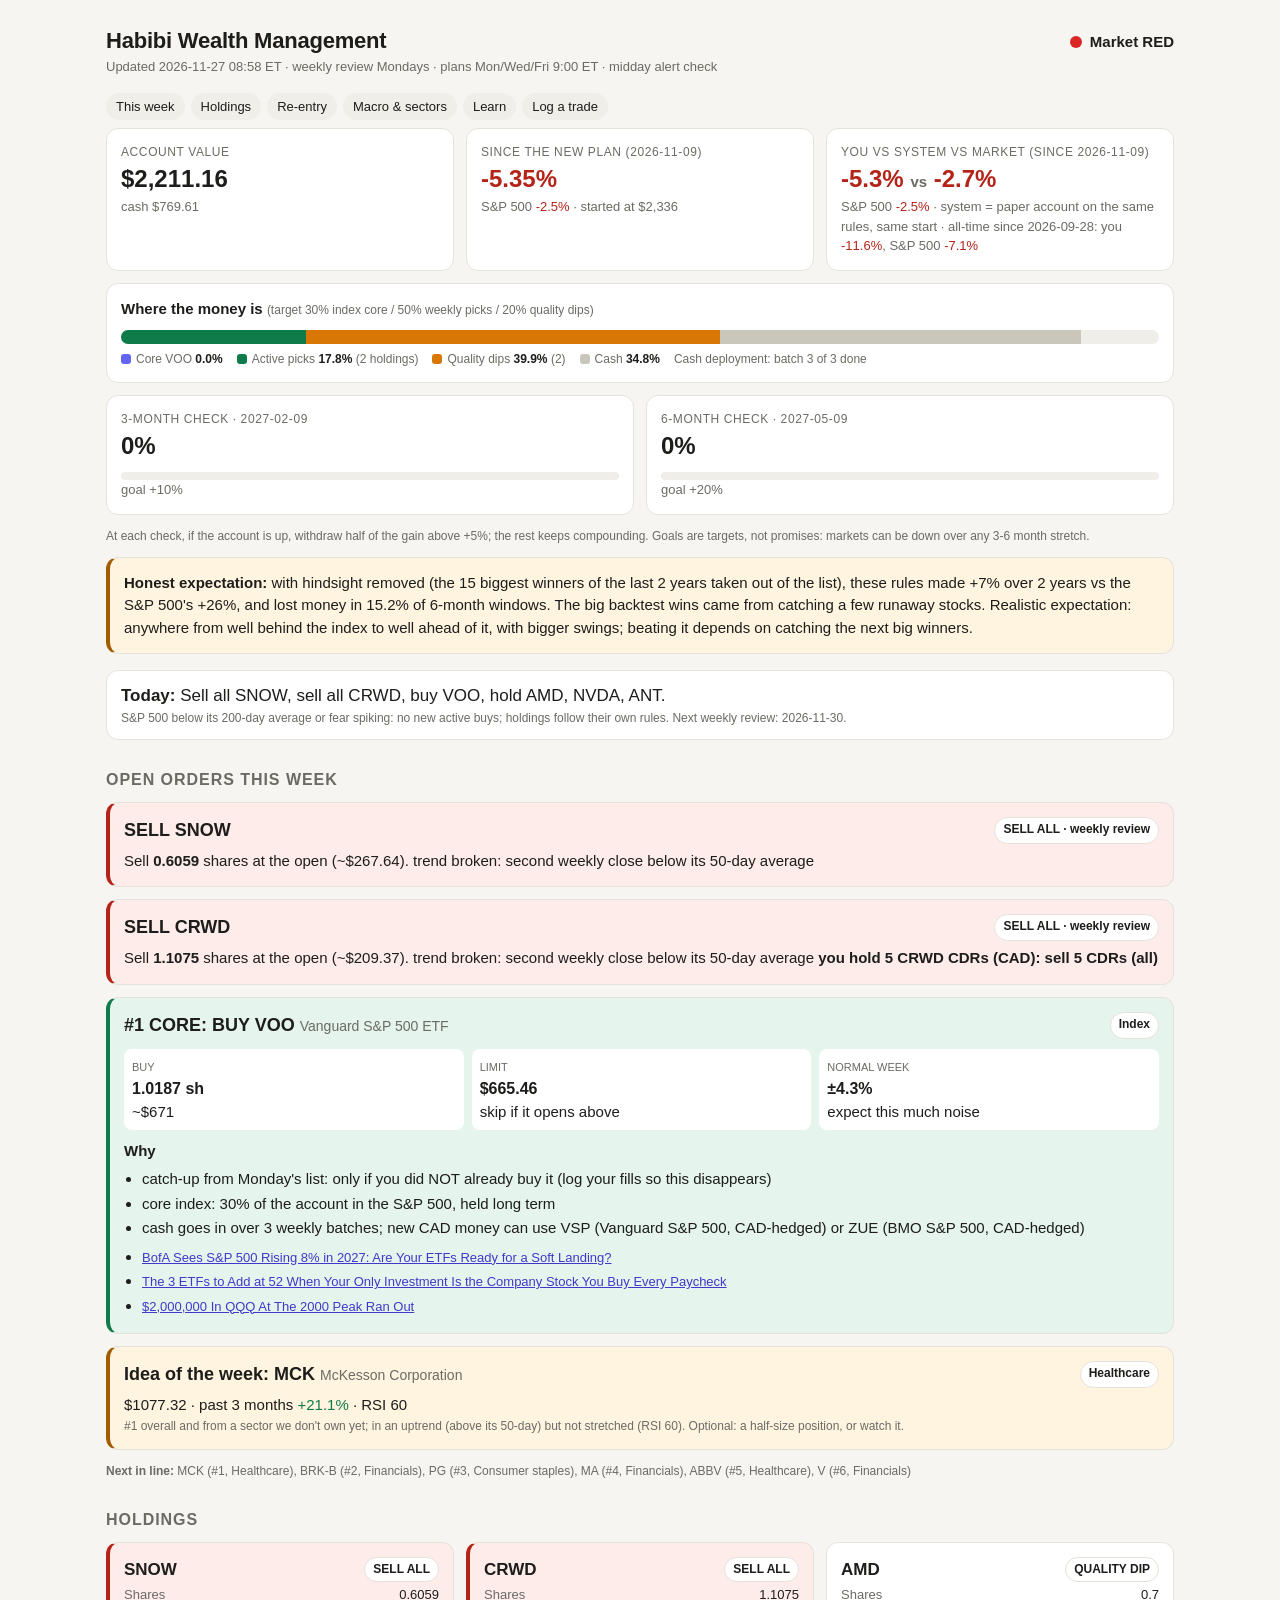
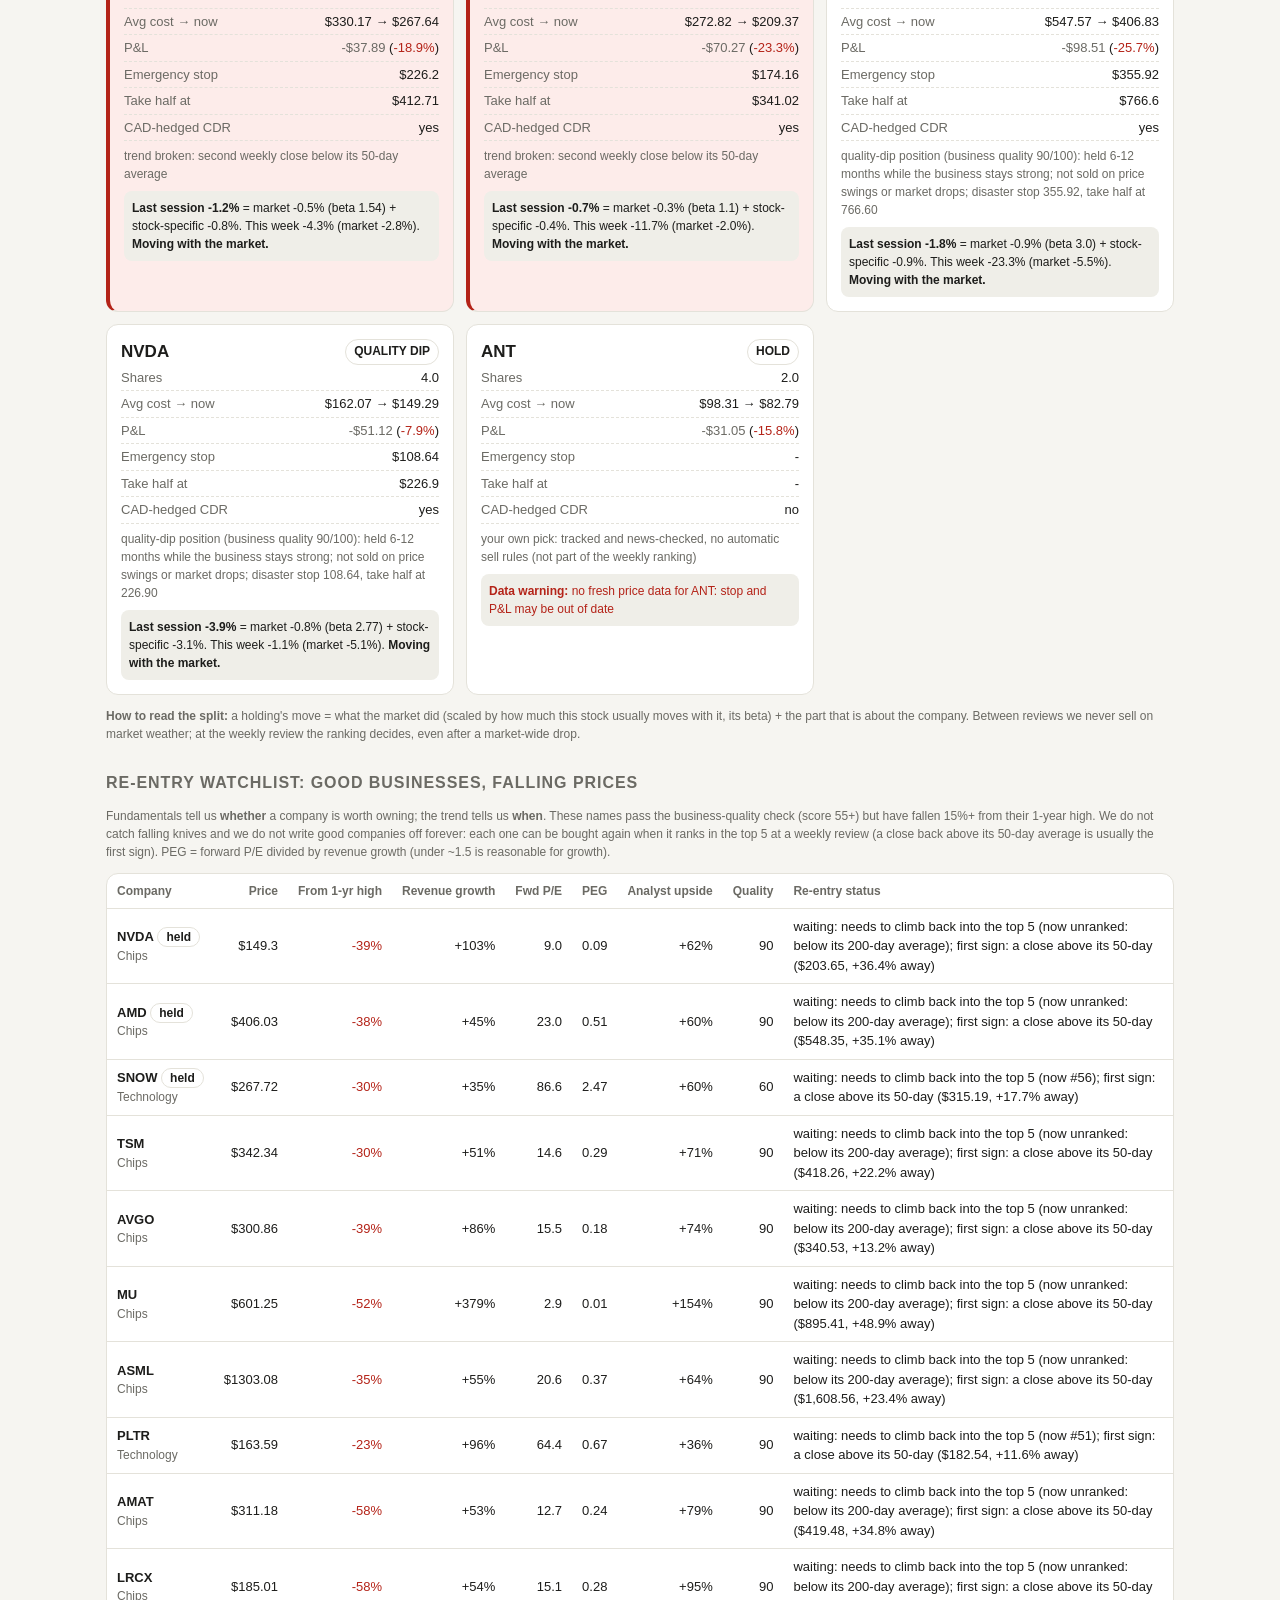
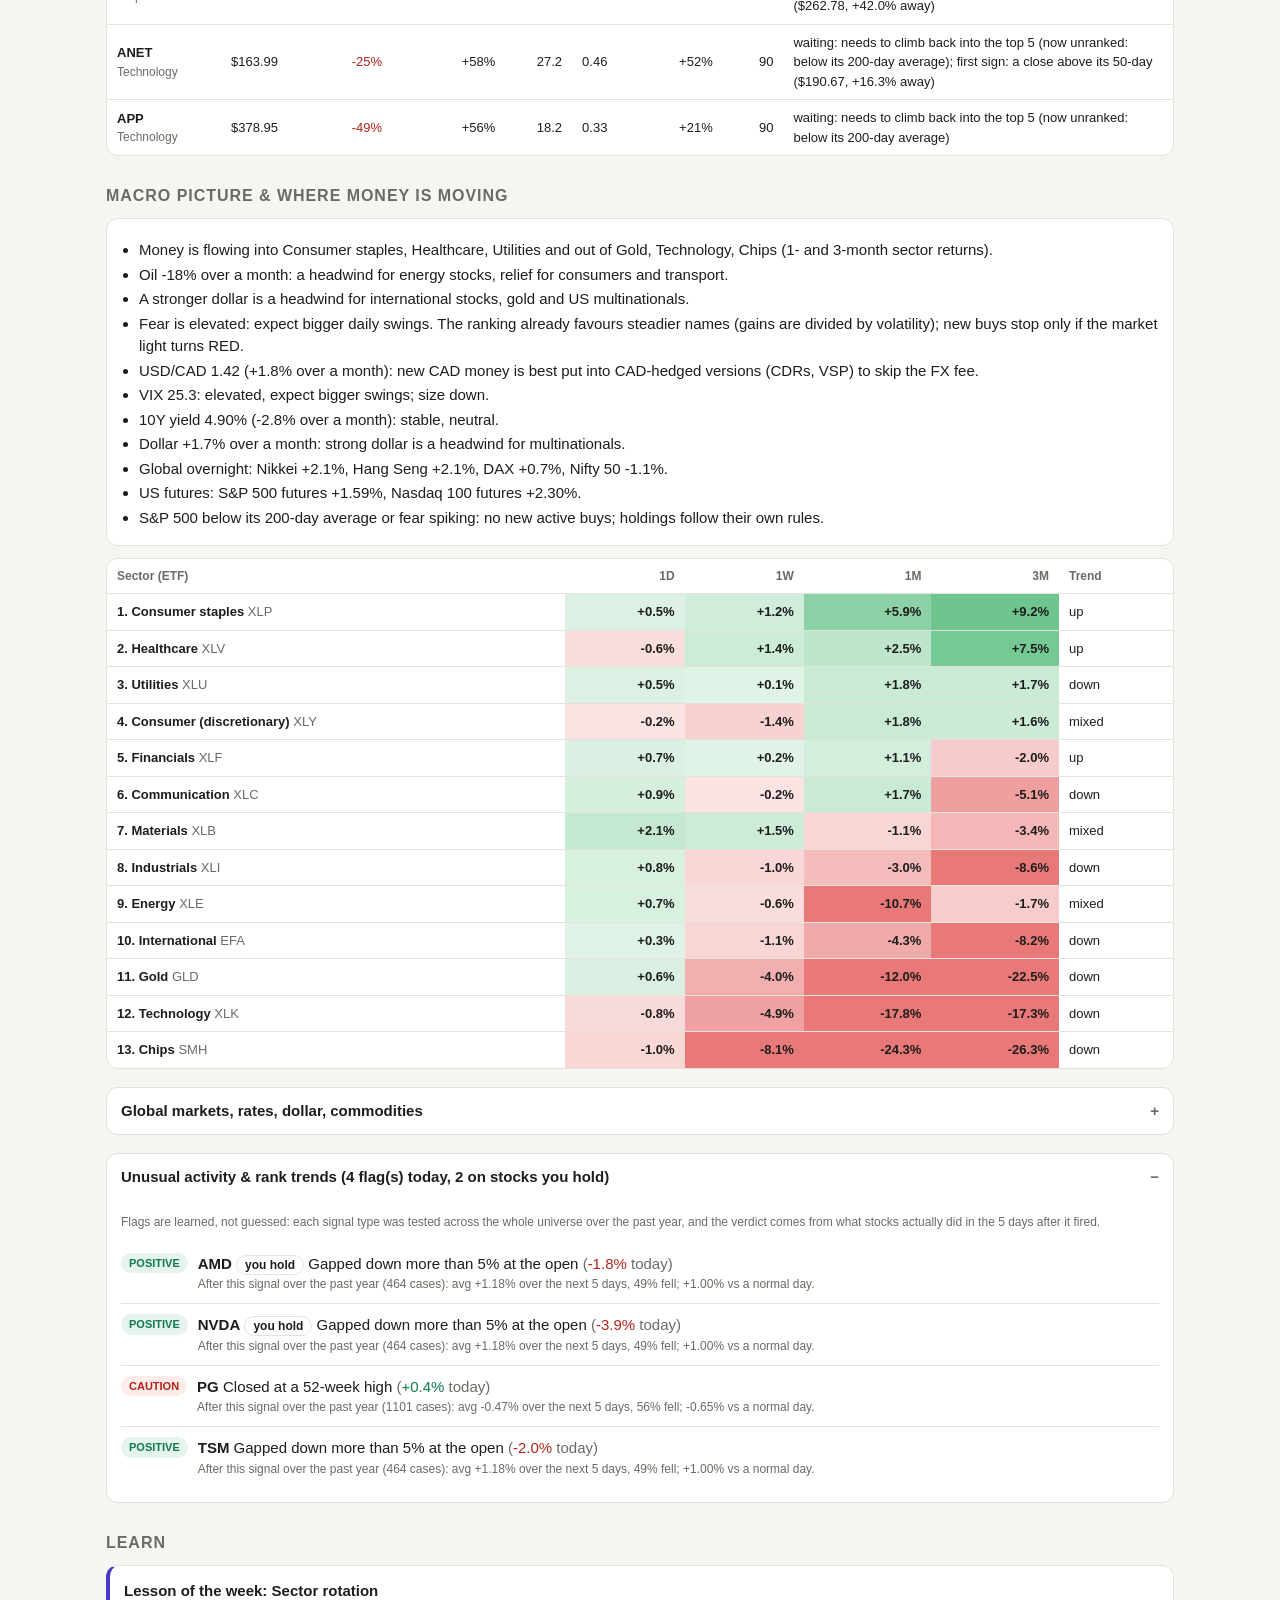
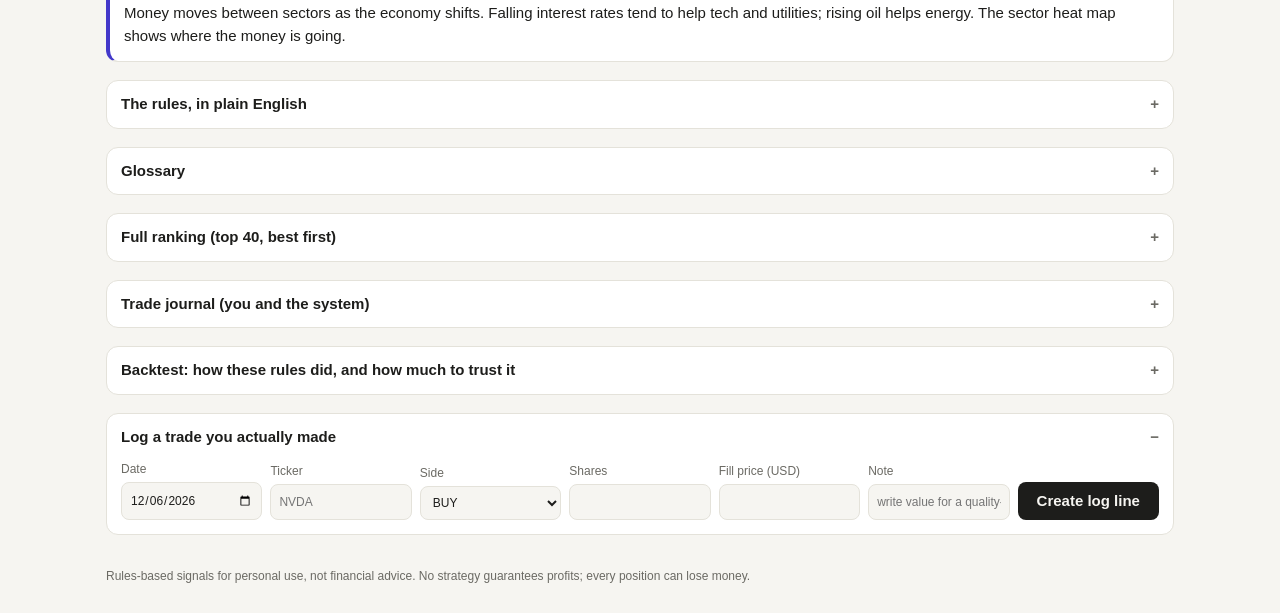
==== commit 1af877af: "Habibi plan 2026-11-27 09:00 ET" ====
--- a/docs/index.html
+++ b/docs/index.html
@@ -61,7 +61,7 @@
 .heat td.h{font-weight:600}.lesson{border-left:4px solid var(--acc)}
 .chk{display:grid;gap:12px;grid-template-columns:repeat(auto-fit,minmax(200px,1fr))}
 </style></head><body><div class="wrap">
-<header><div><h1>Habibi Wealth Management</h1><div class="sub">Updated 2026-11-26 21:25 ET (position check) · weekly review Mondays · plans Mon/Wed/Fri 9:00 ET · midday alert check</div></div>
+<header><div><h1>Habibi Wealth Management</h1><div class="sub">Updated 2026-11-27 08:58 ET · weekly review Mondays · plans Mon/Wed/Fri 9:00 ET · midday alert check</div></div>
 <div class="light"><span class="dot RED"></span>Market RED</div></header>
 <nav><a href="#orders">This week</a><a href="#holdings">Holdings</a><a href="#reentry">Re-entry</a><a href="#macro">Macro &amp; sectors</a><a href="#learn">Learn</a><a href="#log">Log a trade</a></nav>
 <div class="grid">
@@ -72,33 +72,28 @@
 <div class="sub">S&amp;P 500 <span class="neg">-2.5%</span> · system = paper account on the same rules, same start · all-time since 2026-09-28: you <span class="neg">-11.6%</span>, S&amp;P 500 <span class="neg">-7.1%</span></div></div>
 </div>
 <div class="card" style="margin-top:12px"><b>Where the money is</b> <span class="note">(target 30% index core / 50% weekly picks / 20% quality dips)</span>
-<div class="sleeve"><i class="s-core" style="width:0.0%"></i><i class="s-act" style="width:17.5%"></i><i class="s-val" style="width:26.3%"></i><i class="s-cash" style="width:56.2%"></i></div>
-<div class="legend"><span><i class="sw s-core"></i>Core VOO <b>0.0%</b></span><span><i class="sw s-act"></i>Active picks <b>17.5%</b>
-(2 holdings)</span><span><i class="sw s-val"></i>Quality dips <b>26.3%</b> (2)</span><span><i class="sw s-cash"></i>Cash <b>56.2%</b></span>
+<div class="sleeve"><i class="s-core" style="width:0.0%"></i><i class="s-act" style="width:17.8%"></i><i class="s-val" style="width:39.9%"></i><i class="s-cash" style="width:34.8%"></i></div>
+<div class="legend"><span><i class="sw s-core"></i>Core VOO <b>0.0%</b></span><span><i class="sw s-act"></i>Active picks <b>17.8%</b>
+(2 holdings)</span><span><i class="sw s-val"></i>Quality dips <b>39.9%</b> (2)</span><span><i class="sw s-cash"></i>Cash <b>34.8%</b></span>
 <span>Cash deployment: batch 3 of 3 done</span></div></div>
 <div class="chk" style="margin-top:12px"><div class="card kpi"><div class="l">3-month check · 2027-02-09</div><div class="v">0%</div><div class="bar"><i style="width:0%"></i></div><div class="sub">goal +10%</div></div><div class="card kpi"><div class="l">6-month check · 2027-05-09</div><div class="v">0%</div><div class="bar"><i style="width:0%"></i></div><div class="sub">goal +20%</div></div></div><p class="note">At each check, if the account is up, withdraw half of the gain above +5%; the rest keeps compounding. Goals are targets, not promises: markets can be down over any 3-6 month stretch.</p>
 <div class="card order warn" style="margin-top:12px"><b>Honest expectation:</b> with hindsight removed (the 15 biggest winners of the last 2 years taken out of the list), these rules made +7% over 2 years vs the S&amp;P 500's +26%, and lost money in 15.2% of 6-month windows. The big backtest wins came from catching a few runaway stocks. Realistic expectation: anywhere from well behind the index to well ahead of it, with bigger swings; beating it depends on catching the next big winners.</div>
 <div class="headline"><b>Today:</b> Sell all SNOW, sell all CRWD, buy VOO, hold AMD, NVDA, ANT.<div class="note">S&amp;P 500 below its 200-day average or fear spiking: no new active buys; holdings follow their own rules. Next weekly review: 2026-11-30.</div></div>
-<div class="card" style="margin-top:12px"><b>Analyst note</b> <span class="note">(2026-11-25, written by Claude after reading the news and today's numbers)</span><div style="white-space:pre-wrap;margin-top:6px">Midweek: the market light is still RED (VIX 31). Chips fell 7% this week after giving back Monday&#x27;s Huang rally; renewed congressional scrutiny and rising rate-hike expectations weighed on them. Staples and consumer stocks are flat to slightly up.
-AMD is -18% this week, about 12 points worse than the market. A resale filing for about 337M shares tied to OpenAI and Meta warrants is adding pressure; AMD receives no proceeds. Its business story is intact, and it is well above the 355.92 disaster stop.
-NVDA is flat this week after the reinstatement swing.
-The SNOW and CRWD sells still stand. The CRWD-Zscaler all-stock deal (announced Monday) adds dilution and regulatory risk.
-US markets are closed Thursday for Thanksgiving, and Friday is a half day.</div><div style="margin-top:8px"><b class="neg">Caution flags</b><ul class="why"><li><b>AMD</b>: Share resale filing (warrant holders) is weighing on the stock; it is down 25% vs entry.</li></ul></div></div>
 <h2 id="orders">Open orders this week</h2><div class="stack">
 <div class="card order sell"><h3><span>SELL SNOW</span><span class="tag">SELL ALL · weekly review</span></h3><div>Sell <b>0.6059</b> shares at the open (~$267.64). trend broken: second weekly close below its 50-day average</div></div>
 <div class="card order sell"><h3><span>SELL CRWD</span><span class="tag">SELL ALL · weekly review</span></h3><div>Sell <b>1.1075</b> shares at the open (~$209.37). trend broken: second weekly close below its 50-day average <b>you hold 5 CRWD CDRs (CAD): sell 5 CDRs (all)</b></div></div>
-<div class="card order"><h3><span>#1 CORE: BUY VOO <span class="mute" style="font-weight:400;font-size:14px">Vanguard S&amp;P 500 ETF</span></span><span class="tag">Index</span></h3><div class="plan"><div><span>Buy</span><b><b>1.0159 sh</b></b>~$671</div><div><span>Limit</span><b><b>$667.32</b></b>skip if it opens above</div><div><span>Normal week</span><b><b>±4.3%</b></b>expect this much noise</div></div><b>Why</b><ul class="why"><li>catch-up from Monday&#x27;s list: only if you did NOT already buy it (log your fills so this disappears)</li><li>core index: 30% of the account in the S&amp;P 500, held long term</li><li>cash goes in over 3 weekly batches; new CAD money can use VSP (Vanguard S&amp;P 500, CAD-hedged) or ZUE (BMO S&amp;P 500, CAD-hedged)</li></ul><ul class="why news"><li><a href="https://www.trefis.com/stock/vym/articles/628731/1-million-in-vym-matched-voo-with-smaller-falls/2026-11-25" target="_blank" rel="noopener">$1 Million In VYM Matched VOO With Smaller Falls</a></li><li><a href="https://www.fool.com/investing/2026/11/24/should-vanguard-s-and-p-500-etf-investors-be-worried-about-the-downturn-in-nvidia-and-ai-stocks/" target="_blank" rel="noopener">Should Vanguard S&amp;P 500 ETF Investors Be Worried About the Downturn in Nvidia and AI Stocks?</a></li><li><a href="https://www.trefis.com/stock/nvda/articles/628271/should-you-sell-nvidia-stock-at-165/2026-11-24" target="_blank" rel="noopener">Should You Sell Nvidia Stock At $165?</a></li></ul></div>
+<div class="card order"><h3><span>#1 CORE: BUY VOO <span class="mute" style="font-weight:400;font-size:14px">Vanguard S&amp;P 500 ETF</span></span><span class="tag">Index</span></h3><div class="plan"><div><span>Buy</span><b><b>1.0187 sh</b></b>~$671</div><div><span>Limit</span><b><b>$665.46</b></b>skip if it opens above</div><div><span>Normal week</span><b><b>±4.3%</b></b>expect this much noise</div></div><b>Why</b><ul class="why"><li>catch-up from Monday&#x27;s list: only if you did NOT already buy it (log your fills so this disappears)</li><li>core index: 30% of the account in the S&amp;P 500, held long term</li><li>cash goes in over 3 weekly batches; new CAD money can use VSP (Vanguard S&amp;P 500, CAD-hedged) or ZUE (BMO S&amp;P 500, CAD-hedged)</li></ul><ul class="why news"><li><a href="https://finance.yahoo.com/markets/stocks/articles/bofa-sees-p-500-rising-110800608.html" target="_blank" rel="noopener">BofA Sees S&amp;P 500 Rising 8% in 2027: Are Your ETFs Ready for a Soft Landing?</a></li><li><a href="https://247wallst.com/investing/etf/2026/11/27/the-3-etfs-to-add-at-52-when-your-only-investment-is-the-company-stock-you-buy-every-paycheck/" target="_blank" rel="noopener">The 3 ETFs to Add at 52 When Your Only Investment Is the Company Stock You Buy Every Paycheck</a></li><li><a href="https://www.trefis.com/stock/qqq/articles/629194/2-000-000-in-qqq-at-the-2000-peak-ran-out/2026-11-26" target="_blank" rel="noopener">$2,000,000 In QQQ At The 2000 Peak Ran Out</a></li></ul></div>
 </div>
-<div class="card order warn" style="margin-top:12px"><h3><span>Idea of the week: MCK <span class="mute" style="font-weight:400;font-size:14px">McKesson Corporation</span></span><span class="tag">Healthcare</span></h3><div>$1078.09 · past 3 months <span class="pos">+20.4%</span> · RSI 60</div><div class="note">#1 overall and from a sector we don&#x27;t own yet; in an uptrend (above its 50-day) but not stretched (RSI 60). Optional: a half-size position, or watch it.</div></div>
-<p class="note"><b>Next in line:</b> MCK (#1, Healthcare), ABBV (#2, Healthcare), TMO (#3, Healthcare), BRK-B (#4, Financials), PG (#5, Consumer staples), MA (#6, Financials)</p>
+<div class="card order warn" style="margin-top:12px"><h3><span>Idea of the week: MCK <span class="mute" style="font-weight:400;font-size:14px">McKesson Corporation</span></span><span class="tag">Healthcare</span></h3><div>$1077.32 · past 3 months <span class="pos">+21.1%</span> · RSI 60</div><div class="note">#1 overall and from a sector we don&#x27;t own yet; in an uptrend (above its 50-day) but not stretched (RSI 60). Optional: a half-size position, or watch it.</div></div>
+<p class="note"><b>Next in line:</b> MCK (#1, Healthcare), BRK-B (#2, Financials), PG (#3, Consumer staples), MA (#4, Financials), ABBV (#5, Healthcare), V (#6, Financials)</p>
 <h2 id="holdings">Holdings</h2>
 <div class="hold"><div class="card hc order sell"><h3><span>SNOW</span><span class="tag">SELL ALL</span></h3><div class="row"><span>Shares</span><span>0.6059</span></div><div class="row"><span>Avg cost → now</span><span>$330.17 → $267.64</span></div><div class="row"><span>P&amp;L</span><span><span class="neg">-$37.89</span> (<span class="neg">-18.9%</span>)</span></div><div class="row"><span>Emergency stop</span><span>$226.2</span></div><div class="row"><span>Take half at</span><span>$412.71</span></div><div class="row"><span>CAD-hedged CDR</span><span>yes</span></div><div class="note" style="margin-top:6px">trend broken: second weekly close below its 50-day average</div><div class="split"><b>Last session -1.2%</b> = market -0.5% (beta 1.54) + stock-specific -0.8%. This week -4.3% (market -2.8%). <b>Moving with the market.</b></div></div><div class="card hc order sell"><h3><span>CRWD</span><span class="tag">SELL ALL</span></h3><div class="row"><span>Shares</span><span>1.1075</span></div><div class="row"><span>Avg cost → now</span><span>$272.82 → $209.37</span></div><div class="row"><span>P&amp;L</span><span><span class="neg">-$70.27</span> (<span class="neg">-23.3%</span>)</span></div><div class="row"><span>Emergency stop</span><span>$174.16</span></div><div class="row"><span>Take half at</span><span>$341.02</span></div><div class="row"><span>CAD-hedged CDR</span><span>yes</span></div><div class="note" style="margin-top:6px">trend broken: second weekly close below its 50-day average</div><div class="split"><b>Last session -0.7%</b> = market -0.3% (beta 1.1) + stock-specific -0.4%. This week -11.7% (market -2.0%). <b>Moving with the market.</b></div></div><div class="card hc "><h3><span>AMD</span><span class="tag">QUALITY DIP</span></h3><div class="row"><span>Shares</span><span>0.7</span></div><div class="row"><span>Avg cost → now</span><span>$547.57 → $406.83</span></div><div class="row"><span>P&amp;L</span><span><span class="neg">-$98.51</span> (<span class="neg">-25.7%</span>)</span></div><div class="row"><span>Emergency stop</span><span>$355.92</span></div><div class="row"><span>Take half at</span><span>$766.6</span></div><div class="row"><span>CAD-hedged CDR</span><span>yes</span></div><div class="note" style="margin-top:6px">quality-dip position (business quality 90/100): held 6-12 months while the business stays strong; not sold on price swings or market drops; disaster stop 355.92, take half at 766.60</div><div class="split"><b>Last session -1.8%</b> = market -0.9% (beta 3.0) + stock-specific -0.9%. This week -23.3% (market -5.5%). <b>Moving with the market.</b></div></div><div class="card hc "><h3><span>NVDA</span><span class="tag">QUALITY DIP</span></h3><div class="row"><span>Shares</span><span>4.0</span></div><div class="row"><span>Avg cost → now</span><span>$162.07 → $149.29</span></div><div class="row"><span>P&amp;L</span><span><span class="neg">-$51.12</span> (<span class="neg">-7.9%</span>)</span></div><div class="row"><span>Emergency stop</span><span>$108.64</span></div><div class="row"><span>Take half at</span><span>$226.9</span></div><div class="row"><span>CAD-hedged CDR</span><span>yes</span></div><div class="note" style="margin-top:6px">quality-dip position (business quality 90/100): held 6-12 months while the business stays strong; not sold on price swings or market drops; disaster stop 108.64, take half at 226.90</div><div class="split"><b>Last session -3.9%</b> = market -0.8% (beta 2.77) + stock-specific -3.1%. This week -1.1% (market -5.1%). <b>Moving with the market.</b></div></div><div class="card hc "><h3><span>ANT</span><span class="tag">HOLD</span></h3><div class="row"><span>Shares</span><span>2.0</span></div><div class="row"><span>Avg cost → now</span><span>$98.31 → $82.79</span></div><div class="row"><span>P&amp;L</span><span><span class="neg">-$31.05</span> (<span class="neg">-15.8%</span>)</span></div><div class="row"><span>Emergency stop</span><span>-</span></div><div class="row"><span>Take half at</span><span>-</span></div><div class="row"><span>CAD-hedged CDR</span><span>no</span></div><div class="note" style="margin-top:6px">your own pick: tracked and news-checked, no automatic sell rules (not part of the weekly ranking)</div><div class="split neg"><b>Data warning:</b> no fresh price data for ANT: stop and P&amp;L may be out of date</div></div></div>
 <p class="note"><b>How to read the split:</b> a holding's move = what the market did (scaled by how much this stock usually moves with it, its beta) + the part that is about the company. Between reviews we never sell on market weather; at the weekly review the ranking decides, even after a market-wide drop.</p>
-<h2 id="reentry">Re-entry watchlist: good businesses, falling prices</h2><p class="note">Fundamentals tell us <b>whether</b> a company is worth owning; the trend tells us <b>when</b>. These names pass the business-quality check (score 55+) but have fallen 15%+ from their 1-year high. We do not catch falling knives and we do not write good companies off forever: each one can be bought again when it ranks in the top 5 at a weekly review (a close back above its 50-day average is usually the first sign). PEG = forward P/E divided by revenue growth (under ~1.5 is reasonable for growth).</p><div class="tbl"><table><tr><th class="l">Company</th><th>Price</th><th>From 1-yr high</th><th>Revenue growth</th><th>Fwd P/E</th><th>PEG</th><th>Analyst upside</th><th>Quality</th><th class="l">Re-entry status</th></tr><tr><td class="l"><b>NVDA</b> <span class=tag>held</span><div class="note">Chips</div></td><td>$155.38</td><td class="neg">-36%</td><td>+103%</td><td>9.4</td><td>0.09</td><td>+58%</td><td>90</td><td class="l" style="white-space:normal;min-width:220px">waiting: needs to climb back into the top 5 (now unranked: below its 200-day average); first sign: a close above its 50-day ($204.95, +31.9% away)</td></tr><tr><td class="l"><b>AMD</b> <span class=tag>held</span><div class="note">Chips</div></td><td>$413.27</td><td class="neg">-37%</td><td>+45%</td><td>23.4</td><td>0.52</td><td>+59%</td><td>90</td><td class="l" style="white-space:normal;min-width:220px">waiting: needs to climb back into the top 5 (now unranked: below its 200-day average); first sign: a close above its 50-day ($550.48, +33.2% away)</td></tr><tr><td class="l"><b>SNOW</b> <span class=tag>held</span><div class="note">Technology</div></td><td>$271.09</td><td class="neg">-30%</td><td>+35%</td><td>88.0</td><td>2.51</td><td>+59%</td><td>60</td><td class="l" style="white-space:normal;min-width:220px">waiting: needs to climb back into the top 5 (now #30); first sign: a close above its 50-day ($316.46, +16.7% away)</td></tr><tr><td class="l"><b>TSM</b><div class="note">Chips</div></td><td>$349.2</td><td class="neg">-28%</td><td>+51%</td><td>14.9</td><td>0.29</td><td>+68%</td><td>90</td><td class="l" style="white-space:normal;min-width:220px">waiting: needs to climb back into the top 5 (now unranked: below its 200-day average); first sign: a close above its 50-day ($419.77, +20.2% away)</td></tr><tr><td class="l"><b>AVGO</b><div class="note">Chips</div></td><td>$301.08</td><td class="neg">-39%</td><td>+86%</td><td>15.5</td><td>0.18</td><td>+74%</td><td>90</td><td class="l" style="white-space:normal;min-width:220px">waiting: needs to climb back into the top 5 (now unranked: below its 200-day average); first sign: a close above its 50-day ($341.29, +13.4% away)</td></tr><tr><td class="l"><b>MU</b><div class="note">Chips</div></td><td>$629.79</td><td class="neg">-50%</td><td>+379%</td><td>3.1</td><td>0.01</td><td>+143%</td><td>90</td><td class="l" style="white-space:normal;min-width:220px">waiting: needs to climb back into the top 5 (now unranked: below its 200-day average); first sign: a close above its 50-day ($901.92, +43.2% away)</td></tr><tr><td class="l"><b>ASML</b><div class="note">Chips</div></td><td>$1336.06</td><td class="neg">-33%</td><td>+55%</td><td>21.1</td><td>0.38</td><td>+57%</td><td>90</td><td class="l" style="white-space:normal;min-width:220px">waiting: needs to climb back into the top 5 (now unranked: below its 200-day average); first sign: a close above its 50-day ($1,614.50, +20.8% away)</td></tr><tr><td class="l"><b>PLTR</b><div class="note">Technology</div></td><td>$161.18</td><td class="neg">-24%</td><td>+96%</td><td>63.5</td><td>0.66</td><td>+38%</td><td>90</td><td class="l" style="white-space:normal;min-width:220px">waiting: needs to climb back into the top 5 (now #47); first sign: a close above its 50-day ($182.75, +13.4% away)</td></tr><tr><td class="l"><b>AMAT</b><div class="note">Chips</div></td><td>$323.76</td><td class="neg">-56%</td><td>+53%</td><td>13.2</td><td>0.25</td><td>+72%</td><td>90</td><td class="l" style="white-space:normal;min-width:220px">waiting: needs to climb back into the top 5 (now unranked: below its 200-day average); first sign: a close above its 50-day ($421.55, +30.2% away)</td></tr><tr><td class="l"><b>LRCX</b><div class="note">Chips</div></td><td>$196.16</td><td class="neg">-55%</td><td>+54%</td><td>16.0</td><td>0.29</td><td>+84%</td><td>90</td><td class="l" style="white-space:normal;min-width:220px">waiting: needs to climb back into the top 5 (now unranked: below its 200-day average); first sign: a close above its 50-day ($264.46, +34.8% away)</td></tr><tr><td class="l"><b>ANET</b><div class="note">Technology</div></td><td>$168.56</td><td class="neg">-22%</td><td>+58%</td><td>27.9</td><td>0.48</td><td>+48%</td><td>90</td><td class="l" style="white-space:normal;min-width:220px">waiting: needs to climb back into the top 5 (now unranked: below its 200-day average); first sign: a close above its 50-day ($191.34, +13.5% away)</td></tr><tr><td class="l"><b>APP</b><div class="note">Technology</div></td><td>$381.11</td><td class="neg">-48%</td><td>+56%</td><td>18.3</td><td>0.33</td><td>+20%</td><td>90</td><td class="l" style="white-space:normal;min-width:220px">waiting: needs to climb back into the top 5 (now unranked: below its 200-day average)</td></tr></table></div>
-<h2 id="macro">Macro picture &amp; where money is moving</h2><div class="card"><ul class="why"><li>Money is flowing into Consumer staples, Healthcare, Consumer (discretionary) and out of Technology, Gold, Chips (1- and 3-month sector returns).</li><li>Falling long-term rates usually help growth stocks, utilities and real-asset sectors.</li><li>Oil -17% over a month: a headwind for energy stocks, relief for consumers and transport.</li><li>A stronger dollar is a headwind for international stocks, gold and US multinationals.</li><li>Fear is elevated: expect bigger daily swings. The ranking already favours steadier names (gains are divided by volatility); new buys stop only if the market light turns RED.</li><li>USD/CAD 1.42 (+1.7% over a month): new CAD money is best put into CAD-hedged versions (CDRs, VSP) to skip the FX fee.</li><li>VIX 31.4: fear spike, stay defensive.</li><li>10Y yield 4.84% (-3.1% over a month): falling yields support growth/tech.</li><li>Dollar +1.6% over a month: strong dollar is a headwind for multinationals.</li><li>Global overnight: Nikkei -2.8%, Hang Seng -1.1%, DAX -0.7%, Nifty 50 +1.9%.</li><li>US futures: S&amp;P 500 futures -1.99%, Nasdaq 100 futures -3.04%.</li><li>S&amp;P 500 below its 200-day average or fear spiking: no new active buys; holdings follow their own rules.</li></ul></div>
-<div class="tbl heat" style="margin-top:12px"><table><tr><th class="l">Sector (ETF)</th><th>1D</th><th>1W</th><th>1M</th><th>3M</th><th class="l">Trend</th></tr><tr><td class="l"><b>1. Consumer staples</b> <span class="mute">XLP</span></td><td class="h" style="background:rgba(22,163,74,0.22)">+1.7%</td><td class="h" style="background:rgba(22,163,74,0.15)">+0.5%</td><td class="h" style="background:rgba(22,163,74,0.40)">+4.5%</td><td class="h" style="background:rgba(22,163,74,0.57)">+7.2%</td><td class="l">up</td></tr><tr><td class="l"><b>2. Healthcare</b> <span class="mute">XLV</span></td><td class="h" style="background:rgba(22,163,74,0.30)">+3.0%</td><td class="h" style="background:rgba(220,38,38,0.14)">-0.3%</td><td class="h" style="background:rgba(22,163,74,0.31)">+3.0%</td><td class="h" style="background:rgba(22,163,74,0.54)">+6.8%</td><td class="l">up</td></tr><tr><td class="l"><b>3. Consumer (discretionary)</b> <span class="mute">XLY</span></td><td class="h" style="background:rgba(22,163,74,0.16)">+0.7%</td><td class="h" style="background:rgba(22,163,74,0.15)">+0.5%</td><td class="h" style="background:rgba(22,163,74,0.31)">+3.0%</td><td class="h" style="background:rgba(22,163,74,0.16)">+0.7%</td><td class="l">mixed</td></tr><tr><td class="l"><b>4. Utilities</b> <span class="mute">XLU</span></td><td class="h" style="background:rgba(22,163,74,0.13)">+0.2%</td><td class="h" style="background:rgba(220,38,38,0.12)">-0.1%</td><td class="h" style="background:rgba(22,163,74,0.24)">+2.0%</td><td class="h" style="background:rgba(22,163,74,0.15)">+0.5%</td><td class="l">down</td></tr><tr><td class="l"><b>5. Financials</b> <span class="mute">XLF</span></td><td class="h" style="background:rgba(22,163,74,0.17)">+0.8%</td><td class="h" style="background:rgba(220,38,38,0.22)">-1.7%</td><td class="h" style="background:rgba(22,163,74,0.13)">+0.2%</td><td class="h" style="background:rgba(220,38,38,0.33)">-3.3%</td><td class="l">up</td></tr><tr><td class="l"><b>6. Communication</b> <span class="mute">XLC</span></td><td class="h" style="background:rgba(22,163,74,0.17)">+0.8%</td><td class="h" style="background:rgba(220,38,38,0.17)">-0.8%</td><td class="h" style="background:rgba(22,163,74,0.16)">+0.6%</td><td class="h" style="background:rgba(220,38,38,0.55)">-6.9%</td><td class="l">down</td></tr><tr><td class="l"><b>7. Materials</b> <span class="mute">XLB</span></td><td class="h" style="background:rgba(22,163,74,0.15)">+0.5%</td><td class="h" style="background:rgba(220,38,38,0.20)">-1.3%</td><td class="h" style="background:rgba(220,38,38,0.27)">-2.4%</td><td class="h" style="background:rgba(220,38,38,0.50)">-6.1%</td><td class="l">down</td></tr><tr><td class="l"><b>8. International</b> <span class="mute">EFA</span></td><td class="h" style="background:rgba(22,163,74,0.13)">+0.1%</td><td class="h" style="background:rgba(220,38,38,0.27)">-2.4%</td><td class="h" style="background:rgba(220,38,38,0.36)">-3.9%</td><td class="h" style="background:rgba(220,38,38,0.62)">-8.7%</td><td class="l">down</td></tr><tr><td class="l"><b>9. Industrials</b> <span class="mute">XLI</span></td><td class="h" style="background:rgba(220,38,38,0.15)">-0.5%</td><td class="h" style="background:rgba(220,38,38,0.24)">-1.9%</td><td class="h" style="background:rgba(220,38,38,0.32)">-3.2%</td><td class="h" style="background:rgba(220,38,38,0.62)">-10.1%</td><td class="l">down</td></tr><tr><td class="l"><b>10. Energy</b> <span class="mute">XLE</span></td><td class="h" style="background:rgba(22,163,74,0.18)">+1.0%</td><td class="h" style="background:rgba(220,38,38,0.41)">-4.6%</td><td class="h" style="background:rgba(220,38,38,0.62)">-13.2%</td><td class="h" style="background:rgba(220,38,38,0.28)">-2.6%</td><td class="l">mixed</td></tr><tr><td class="l"><b>11. Technology</b> <span class="mute">XLK</span></td><td class="h" style="background:rgba(220,38,38,0.32)">-3.3%</td><td class="h" style="background:rgba(220,38,38,0.36)">-3.8%</td><td class="h" style="background:rgba(220,38,38,0.62)">-15.7%</td><td class="h" style="background:rgba(220,38,38,0.62)">-14.0%</td><td class="l">down</td></tr><tr><td class="l"><b>12. Gold</b> <span class="mute">GLD</span></td><td class="h" style="background:rgba(220,38,38,0.26)">-2.3%</td><td class="h" style="background:rgba(220,38,38,0.60)">-7.7%</td><td class="h" style="background:rgba(220,38,38,0.62)">-11.5%</td><td class="h" style="background:rgba(220,38,38,0.62)">-22.8%</td><td class="l">down</td></tr><tr><td class="l"><b>13. Chips</b> <span class="mute">SMH</span></td><td class="h" style="background:rgba(220,38,38,0.57)">-7.3%</td><td class="h" style="background:rgba(220,38,38,0.57)">-7.2%</td><td class="h" style="background:rgba(220,38,38,0.62)">-21.2%</td><td class="h" style="background:rgba(220,38,38,0.62)">-23.2%</td><td class="l">down</td></tr></table></div>
-<details class="sec"><summary>Global markets, rates, dollar, commodities</summary><div class="tbl"><table><tr><th class="l">Market</th><th>Last</th><th>1D</th><th>5D</th><th>1M</th></tr><tr><td class="l">S&amp;P 500 futures</td><td>7,073.75</td><td><span class="neg">-1.99%</span></td><td><span class="neg">-3.6%</span></td><td><span class="neg">-8.8%</span></td></tr><tr><td class="l">Nasdaq 100 futures</td><td>25,475.75</td><td><span class="neg">-3.04%</span></td><td><span class="neg">-6.3%</span></td><td><span class="neg">-14.6%</span></td></tr><tr><td class="l">S&amp;P 500</td><td>718.78</td><td><span class="neg">-0.49%</span></td><td><span class="neg">-1.9%</span></td><td><span class="neg">-6.1%</span></td></tr><tr><td class="l">Nasdaq 100</td><td>638.1</td><td><span class="neg">-1.99%</span></td><td><span class="neg">-2.9%</span></td><td><span class="neg">-10.4%</span></td></tr><tr><td class="l">Russell 2000</td><td>267.14</td><td><span class="pos">+0.53%</span></td><td><span class="neg">-0.7%</span></td><td><span class="neg">-3.6%</span></td></tr><tr><td class="l">VIX (fear)</td><td>31.39</td><td><span class="pos">+19.08%</span></td><td><span class="pos">+27.8%</span></td><td><span class="pos">+79.2%</span></td></tr><tr><td class="l">US 10Y yield</td><td>4.84</td><td><span class="neg">-1.35%</span></td><td><span class="neg">-4.5%</span></td><td><span class="neg">-3.1%</span></td></tr><tr><td class="l">US Dollar index</td><td>103.93</td><td><span class="pos">+0.12%</span></td><td><span class="pos">+0.1%</span></td><td><span class="pos">+1.6%</span></td></tr><tr><td class="l">WTI crude</td><td>82.61</td><td><span class="pos">+0.68%</span></td><td><span class="neg">-0.8%</span></td><td><span class="neg">-17.3%</span></td></tr><tr><td class="l">Gold</td><td>3,514.7</td><td><span class="neg">-1.33%</span></td><td><span class="neg">-6.1%</span></td><td><span class="neg">-13.7%</span></td></tr><tr><td class="l">Bitcoin</td><td>58,025.37</td><td><span class="neg">-2.88%</span></td><td><span class="neg">-1.3%</span></td><td><span class="neg">-27.8%</span></td></tr><tr><td class="l">Nikkei (Japan)</td><td>57,011.62</td><td><span class="neg">-2.78%</span></td><td><span class="neg">-3.1%</span></td><td><span class="neg">-9.1%</span></td></tr><tr><td class="l">Hang Seng (HK)</td><td>21,966.01</td><td><span class="neg">-1.14%</span></td><td><span class="neg">-5.7%</span></td><td><span class="neg">-4.7%</span></td></tr><tr><td class="l">DAX (Germany)</td><td>24,848.6</td><td><span class="neg">-0.68%</span></td><td><span class="neg">-3.5%</span></td><td><span class="neg">-2.9%</span></td></tr><tr><td class="l">FTSE 100 (UK)</td><td>10,461.92</td><td><span class="neg">-0.05%</span></td><td><span class="neg">-0.8%</span></td><td><span class="neg">-2.1%</span></td></tr><tr><td class="l">Nifty 50 (India)</td><td>25,819.25</td><td><span class="pos">+1.85%</span></td><td><span class="pos">+1.7%</span></td><td><span class="pos">+14.2%</span></td></tr><tr><td class="l">USD/CAD</td><td>1.42</td><td><span class="neg">-0.82%</span></td><td><span class="neg">-0.4%</span></td><td><span class="pos">+1.7%</span></td></tr><tr><td class="l">USD/INR</td><td>92.22</td><td><span class="neg">-0.75%</span></td><td><span class="neg">-1.3%</span></td><td><span class="neg">-3.1%</span></td></tr></table></div></details>
-<details class="sec" id="unusual" open><summary>Unusual activity &amp; rank trends (3 flag(s) today, 1 on stocks you hold)</summary><p class="note">Flags are learned, not guessed: each signal type was tested across the whole universe over the past year, and the verdict comes from what stocks actually did in the 5 days after it fired.</p><div class="flag"><span class="vd positive">POSITIVE</span><div><b>AMD</b> <span class=tag>you hold</span> Gapped down more than 5% at the open <span class="mute">(<span class="neg">-8.9%</span> today)</span><div class="note">After this signal over the past year (464 cases): avg +1.20% over the next 5 days, 48% fell; +1.01% vs a normal day.</div></div></div><div class="flag"><span class="vd caution">CAUTION</span><div><b>ABBV</b> Closed at a 52-week high <span class="mute">(<span class="pos">+4.1%</span> today)</span><div class="note">After this signal over the past year (1101 cases): avg -0.44% over the next 5 days, 56% fell; -0.63% vs a normal day.</div></div></div><div class="flag"><span class="vd caution">CAUTION</span><div><b>COST</b> Closed at a 52-week high <span class="mute">(<span class="pos">+2.2%</span> today)</span><div class="note">After this signal over the past year (1101 cases): avg -0.44% over the next 5 days, 56% fell; -0.63% vs a normal day.</div></div></div></details>
+<h2 id="reentry">Re-entry watchlist: good businesses, falling prices</h2><p class="note">Fundamentals tell us <b>whether</b> a company is worth owning; the trend tells us <b>when</b>. These names pass the business-quality check (score 55+) but have fallen 15%+ from their 1-year high. We do not catch falling knives and we do not write good companies off forever: each one can be bought again when it ranks in the top 5 at a weekly review (a close back above its 50-day average is usually the first sign). PEG = forward P/E divided by revenue growth (under ~1.5 is reasonable for growth).</p><div class="tbl"><table><tr><th class="l">Company</th><th>Price</th><th>From 1-yr high</th><th>Revenue growth</th><th>Fwd P/E</th><th>PEG</th><th>Analyst upside</th><th>Quality</th><th class="l">Re-entry status</th></tr><tr><td class="l"><b>NVDA</b> <span class=tag>held</span><div class="note">Chips</div></td><td>$149.3</td><td class="neg">-39%</td><td>+103%</td><td>9.0</td><td>0.09</td><td>+62%</td><td>90</td><td class="l" style="white-space:normal;min-width:220px">waiting: needs to climb back into the top 5 (now unranked: below its 200-day average); first sign: a close above its 50-day ($203.65, +36.4% away)</td></tr><tr><td class="l"><b>AMD</b> <span class=tag>held</span><div class="note">Chips</div></td><td>$406.03</td><td class="neg">-38%</td><td>+45%</td><td>23.0</td><td>0.51</td><td>+60%</td><td>90</td><td class="l" style="white-space:normal;min-width:220px">waiting: needs to climb back into the top 5 (now unranked: below its 200-day average); first sign: a close above its 50-day ($548.35, +35.1% away)</td></tr><tr><td class="l"><b>SNOW</b> <span class=tag>held</span><div class="note">Technology</div></td><td>$267.72</td><td class="neg">-30%</td><td>+35%</td><td>86.6</td><td>2.47</td><td>+60%</td><td>60</td><td class="l" style="white-space:normal;min-width:220px">waiting: needs to climb back into the top 5 (now #56); first sign: a close above its 50-day ($315.19, +17.7% away)</td></tr><tr><td class="l"><b>TSM</b><div class="note">Chips</div></td><td>$342.34</td><td class="neg">-30%</td><td>+51%</td><td>14.6</td><td>0.29</td><td>+71%</td><td>90</td><td class="l" style="white-space:normal;min-width:220px">waiting: needs to climb back into the top 5 (now unranked: below its 200-day average); first sign: a close above its 50-day ($418.26, +22.2% away)</td></tr><tr><td class="l"><b>AVGO</b><div class="note">Chips</div></td><td>$300.86</td><td class="neg">-39%</td><td>+86%</td><td>15.5</td><td>0.18</td><td>+74%</td><td>90</td><td class="l" style="white-space:normal;min-width:220px">waiting: needs to climb back into the top 5 (now unranked: below its 200-day average); first sign: a close above its 50-day ($340.53, +13.2% away)</td></tr><tr><td class="l"><b>MU</b><div class="note">Chips</div></td><td>$601.25</td><td class="neg">-52%</td><td>+379%</td><td>2.9</td><td>0.01</td><td>+154%</td><td>90</td><td class="l" style="white-space:normal;min-width:220px">waiting: needs to climb back into the top 5 (now unranked: below its 200-day average); first sign: a close above its 50-day ($895.41, +48.9% away)</td></tr><tr><td class="l"><b>ASML</b><div class="note">Chips</div></td><td>$1303.08</td><td class="neg">-35%</td><td>+55%</td><td>20.6</td><td>0.37</td><td>+64%</td><td>90</td><td class="l" style="white-space:normal;min-width:220px">waiting: needs to climb back into the top 5 (now unranked: below its 200-day average); first sign: a close above its 50-day ($1,608.56, +23.4% away)</td></tr><tr><td class="l"><b>PLTR</b><div class="note">Technology</div></td><td>$163.59</td><td class="neg">-23%</td><td>+96%</td><td>64.4</td><td>0.67</td><td>+36%</td><td>90</td><td class="l" style="white-space:normal;min-width:220px">waiting: needs to climb back into the top 5 (now #51); first sign: a close above its 50-day ($182.54, +11.6% away)</td></tr><tr><td class="l"><b>AMAT</b><div class="note">Chips</div></td><td>$311.18</td><td class="neg">-58%</td><td>+53%</td><td>12.7</td><td>0.24</td><td>+79%</td><td>90</td><td class="l" style="white-space:normal;min-width:220px">waiting: needs to climb back into the top 5 (now unranked: below its 200-day average); first sign: a close above its 50-day ($419.48, +34.8% away)</td></tr><tr><td class="l"><b>LRCX</b><div class="note">Chips</div></td><td>$185.01</td><td class="neg">-58%</td><td>+54%</td><td>15.1</td><td>0.28</td><td>+95%</td><td>90</td><td class="l" style="white-space:normal;min-width:220px">waiting: needs to climb back into the top 5 (now unranked: below its 200-day average); first sign: a close above its 50-day ($262.78, +42.0% away)</td></tr><tr><td class="l"><b>ANET</b><div class="note">Technology</div></td><td>$163.99</td><td class="neg">-25%</td><td>+58%</td><td>27.2</td><td>0.46</td><td>+52%</td><td>90</td><td class="l" style="white-space:normal;min-width:220px">waiting: needs to climb back into the top 5 (now unranked: below its 200-day average); first sign: a close above its 50-day ($190.67, +16.3% away)</td></tr><tr><td class="l"><b>APP</b><div class="note">Technology</div></td><td>$378.95</td><td class="neg">-49%</td><td>+56%</td><td>18.2</td><td>0.33</td><td>+21%</td><td>90</td><td class="l" style="white-space:normal;min-width:220px">waiting: needs to climb back into the top 5 (now unranked: below its 200-day average)</td></tr></table></div>
+<h2 id="macro">Macro picture &amp; where money is moving</h2><div class="card"><ul class="why"><li>Money is flowing into Consumer staples, Healthcare, Utilities and out of Gold, Technology, Chips (1- and 3-month sector returns).</li><li>Oil -18% over a month: a headwind for energy stocks, relief for consumers and transport.</li><li>A stronger dollar is a headwind for international stocks, gold and US multinationals.</li><li>Fear is elevated: expect bigger daily swings. The ranking already favours steadier names (gains are divided by volatility); new buys stop only if the market light turns RED.</li><li>USD/CAD 1.42 (+1.8% over a month): new CAD money is best put into CAD-hedged versions (CDRs, VSP) to skip the FX fee.</li><li>VIX 25.3: elevated, expect bigger swings; size down.</li><li>10Y yield 4.90% (-2.8% over a month): stable, neutral.</li><li>Dollar +1.7% over a month: strong dollar is a headwind for multinationals.</li><li>Global overnight: Nikkei +2.1%, Hang Seng +2.1%, DAX +0.7%, Nifty 50 -1.1%.</li><li>US futures: S&amp;P 500 futures +1.59%, Nasdaq 100 futures +2.30%.</li><li>S&amp;P 500 below its 200-day average or fear spiking: no new active buys; holdings follow their own rules.</li></ul></div>
+<div class="tbl heat" style="margin-top:12px"><table><tr><th class="l">Sector (ETF)</th><th>1D</th><th>1W</th><th>1M</th><th>3M</th><th class="l">Trend</th></tr><tr><td class="l"><b>1. Consumer staples</b> <span class="mute">XLP</span></td><td class="h" style="background:rgba(22,163,74,0.15)">+0.5%</td><td class="h" style="background:rgba(22,163,74,0.20)">+1.2%</td><td class="h" style="background:rgba(22,163,74,0.49)">+5.9%</td><td class="h" style="background:rgba(22,163,74,0.62)">+9.2%</td><td class="l">up</td></tr><tr><td class="l"><b>2. Healthcare</b> <span class="mute">XLV</span></td><td class="h" style="background:rgba(220,38,38,0.15)">-0.6%</td><td class="h" style="background:rgba(22,163,74,0.21)">+1.4%</td><td class="h" style="background:rgba(22,163,74,0.28)">+2.5%</td><td class="h" style="background:rgba(22,163,74,0.59)">+7.5%</td><td class="l">up</td></tr><tr><td class="l"><b>3. Utilities</b> <span class="mute">XLU</span></td><td class="h" style="background:rgba(22,163,74,0.15)">+0.5%</td><td class="h" style="background:rgba(22,163,74,0.13)">+0.1%</td><td class="h" style="background:rgba(22,163,74,0.23)">+1.8%</td><td class="h" style="background:rgba(22,163,74,0.23)">+1.7%</td><td class="l">down</td></tr><tr><td class="l"><b>4. Consumer (discretionary)</b> <span class="mute">XLY</span></td><td class="h" style="background:rgba(220,38,38,0.13)">-0.2%</td><td class="h" style="background:rgba(220,38,38,0.21)">-1.4%</td><td class="h" style="background:rgba(22,163,74,0.23)">+1.8%</td><td class="h" style="background:rgba(22,163,74,0.22)">+1.6%</td><td class="l">mixed</td></tr><tr><td class="l"><b>5. Financials</b> <span class="mute">XLF</span></td><td class="h" style="background:rgba(22,163,74,0.16)">+0.7%</td><td class="h" style="background:rgba(22,163,74,0.13)">+0.2%</td><td class="h" style="background:rgba(22,163,74,0.19)">+1.1%</td><td class="h" style="background:rgba(220,38,38,0.24)">-2.0%</td><td class="l">up</td></tr><tr><td class="l"><b>6. Communication</b> <span class="mute">XLC</span></td><td class="h" style="background:rgba(22,163,74,0.18)">+0.9%</td><td class="h" style="background:rgba(220,38,38,0.13)">-0.2%</td><td class="h" style="background:rgba(22,163,74,0.23)">+1.7%</td><td class="h" style="background:rgba(220,38,38,0.44)">-5.1%</td><td class="l">down</td></tr><tr><td class="l"><b>7. Materials</b> <span class="mute">XLB</span></td><td class="h" style="background:rgba(22,163,74,0.25)">+2.1%</td><td class="h" style="background:rgba(22,163,74,0.21)">+1.5%</td><td class="h" style="background:rgba(220,38,38,0.19)">-1.1%</td><td class="h" style="background:rgba(220,38,38,0.33)">-3.4%</td><td class="l">mixed</td></tr><tr><td class="l"><b>8. Industrials</b> <span class="mute">XLI</span></td><td class="h" style="background:rgba(22,163,74,0.17)">+0.8%</td><td class="h" style="background:rgba(220,38,38,0.18)">-1.0%</td><td class="h" style="background:rgba(220,38,38,0.31)">-3.0%</td><td class="h" style="background:rgba(220,38,38,0.62)">-8.6%</td><td class="l">down</td></tr><tr><td class="l"><b>9. Energy</b> <span class="mute">XLE</span></td><td class="h" style="background:rgba(22,163,74,0.17)">+0.7%</td><td class="h" style="background:rgba(220,38,38,0.16)">-0.6%</td><td class="h" style="background:rgba(220,38,38,0.62)">-10.7%</td><td class="h" style="background:rgba(220,38,38,0.23)">-1.7%</td><td class="l">mixed</td></tr><tr><td class="l"><b>10. International</b> <span class="mute">EFA</span></td><td class="h" style="background:rgba(22,163,74,0.14)">+0.3%</td><td class="h" style="background:rgba(220,38,38,0.19)">-1.1%</td><td class="h" style="background:rgba(220,38,38,0.39)">-4.3%</td><td class="h" style="background:rgba(220,38,38,0.62)">-8.2%</td><td class="l">down</td></tr><tr><td class="l"><b>11. Gold</b> <span class="mute">GLD</span></td><td class="h" style="background:rgba(22,163,74,0.16)">+0.6%</td><td class="h" style="background:rgba(220,38,38,0.37)">-4.0%</td><td class="h" style="background:rgba(220,38,38,0.62)">-12.0%</td><td class="h" style="background:rgba(220,38,38,0.62)">-22.5%</td><td class="l">down</td></tr><tr><td class="l"><b>12. Technology</b> <span class="mute">XLK</span></td><td class="h" style="background:rgba(220,38,38,0.17)">-0.8%</td><td class="h" style="background:rgba(220,38,38,0.43)">-4.9%</td><td class="h" style="background:rgba(220,38,38,0.62)">-17.8%</td><td class="h" style="background:rgba(220,38,38,0.62)">-17.3%</td><td class="l">down</td></tr><tr><td class="l"><b>13. Chips</b> <span class="mute">SMH</span></td><td class="h" style="background:rgba(220,38,38,0.18)">-1.0%</td><td class="h" style="background:rgba(220,38,38,0.62)">-8.1%</td><td class="h" style="background:rgba(220,38,38,0.62)">-24.3%</td><td class="h" style="background:rgba(220,38,38,0.62)">-26.3%</td><td class="l">down</td></tr></table></div>
+<details class="sec"><summary>Global markets, rates, dollar, commodities</summary><div class="tbl"><table><tr><th class="l">Market</th><th>Last</th><th>1D</th><th>5D</th><th>1M</th></tr><tr><td class="l">S&amp;P 500 futures</td><td>7,310.5</td><td><span class="pos">+1.59%</span></td><td><span class="pos">+1.6%</span></td><td><span class="neg">-6.1%</span></td></tr><tr><td class="l">Nasdaq 100 futures</td><td>26,700.75</td><td><span class="pos">+2.30%</span></td><td><span class="pos">+0.4%</span></td><td><span class="neg">-10.9%</span></td></tr><tr><td class="l">S&amp;P 500</td><td>716.7</td><td><span class="neg">-0.29%</span></td><td><span class="neg">-1.9%</span></td><td><span class="neg">-6.9%</span></td></tr><tr><td class="l">Nasdaq 100</td><td>633.93</td><td><span class="neg">-0.65%</span></td><td><span class="neg">-3.9%</span></td><td><span class="neg">-12.1%</span></td></tr><tr><td class="l">Russell 2000</td><td>268.87</td><td><span class="pos">+0.65%</span></td><td><span class="neg">-0.5%</span></td><td><span class="neg">-4.0%</span></td></tr><tr><td class="l">VIX (fear)</td><td>25.26</td><td><span class="neg">-5.75%</span></td><td><span class="neg">-29.6%</span></td><td><span class="pos">+46.9%</span></td></tr><tr><td class="l">US 10Y yield</td><td>4.9</td><td><span class="pos">+1.11%</span></td><td><span class="neg">-3.0%</span></td><td><span class="neg">-2.8%</span></td></tr><tr><td class="l">US Dollar index</td><td>103.92</td><td><span class="pos">+0.24%</span></td><td><span class="pos">+0.0%</span></td><td><span class="pos">+1.7%</span></td></tr><tr><td class="l">WTI crude</td><td>84.44</td><td><span class="pos">+0.91%</span></td><td><span class="pos">+1.5%</span></td><td><span class="neg">-17.8%</span></td></tr><tr><td class="l">Gold</td><td>3,674.9</td><td><span class="pos">+3.93%</span></td><td><span class="neg">-0.3%</span></td><td><span class="neg">-9.3%</span></td></tr><tr><td class="l">Bitcoin</td><td>61,436.86</td><td><span class="pos">+1.56%</span></td><td><span class="pos">+0.5%</span></td><td><span class="neg">-18.9%</span></td></tr><tr><td class="l">Nikkei (Japan)</td><td>58,711.11</td><td><span class="pos">+2.11%</span></td><td><span class="neg">-1.2%</span></td><td><span class="neg">-7.2%</span></td></tr><tr><td class="l">Hang Seng (HK)</td><td>22,694.77</td><td><span class="pos">+2.11%</span></td><td><span class="pos">+1.3%</span></td><td><span class="neg">-1.1%</span></td></tr><tr><td class="l">DAX (Germany)</td><td>25,390.65</td><td><span class="pos">+0.69%</span></td><td><span class="pos">+2.4%</span></td><td><span class="neg">-2.5%</span></td></tr><tr><td class="l">FTSE 100 (UK)</td><td>10,674.8</td><td><span class="pos">+0.62%</span></td><td><span class="pos">+3.2%</span></td><td><span class="neg">-0.4%</span></td></tr><tr><td class="l">Nifty 50 (India)</td><td>25,607.2</td><td><span class="neg">-1.07%</span></td><td><span class="pos">+0.4%</span></td><td><span class="pos">+12.6%</span></td></tr><tr><td class="l">USD/CAD</td><td>1.42</td><td><span class="pos">+0.14%</span></td><td><span class="neg">-0.8%</span></td><td><span class="pos">+1.8%</span></td></tr><tr><td class="l">USD/INR</td><td>92.87</td><td><span class="pos">+0.69%</span></td><td><span class="neg">-0.5%</span></td><td><span class="neg">-2.5%</span></td></tr></table></div></details>
+<details class="sec" id="unusual" open><summary>Unusual activity &amp; rank trends (4 flag(s) today, 2 on stocks you hold)</summary><p class="note">Flags are learned, not guessed: each signal type was tested across the whole universe over the past year, and the verdict comes from what stocks actually did in the 5 days after it fired.</p><div class="flag"><span class="vd positive">POSITIVE</span><div><b>AMD</b> <span class=tag>you hold</span> Gapped down more than 5% at the open <span class="mute">(<span class="neg">-1.8%</span> today)</span><div class="note">After this signal over the past year (464 cases): avg +1.18% over the next 5 days, 49% fell; +1.00% vs a normal day.</div></div></div><div class="flag"><span class="vd positive">POSITIVE</span><div><b>NVDA</b> <span class=tag>you hold</span> Gapped down more than 5% at the open <span class="mute">(<span class="neg">-3.9%</span> today)</span><div class="note">After this signal over the past year (464 cases): avg +1.18% over the next 5 days, 49% fell; +1.00% vs a normal day.</div></div></div><div class="flag"><span class="vd caution">CAUTION</span><div><b>PG</b> Closed at a 52-week high <span class="mute">(<span class="pos">+0.4%</span> today)</span><div class="note">After this signal over the past year (1101 cases): avg -0.47% over the next 5 days, 56% fell; -0.65% vs a normal day.</div></div></div><div class="flag"><span class="vd positive">POSITIVE</span><div><b>TSM</b> Gapped down more than 5% at the open <span class="mute">(<span class="neg">-2.0%</span> today)</span><div class="note">After this signal over the past year (464 cases): avg +1.18% over the next 5 days, 49% fell; +1.00% vs a normal day.</div></div></div></details>
 <h2 id="learn">Learn</h2><div class="card lesson"><b>Lesson of the week: Sector rotation</b><div>Money moves between sectors as the economy shifts. Falling interest rates tend to help tech and utilities; rising oil helps energy. The sector heat map shows where the money is going.</div></div>
 <details class="sec"><summary>The rules, in plain English</summary><ol class="why">
 <li><b>Two parts.</b> 30% in VOO (the S&amp;P 500), held long term and topped up toward its target from cash at weekly reviews.
@@ -120,7 +115,7 @@
 <li><b>Safety limits.</b> Down 12% since the new plan began = no new buys. Down 18% = full review together. Nothing is ever sold automatically just because the account is down.</li>
 <li><b>New cash</b> goes in over 3 weekly batches. No buys within 3 trading days of an earnings report.</li></ol></details>
 <details class="sec"><summary>Glossary</summary><div class="tbl"><table><tr><td class="l"><b>Momentum</b></td><td class="l" style="white-space:normal">How much a price has risen over recent months. Winners tend to keep winning for a while.</td></tr><tr><td class="l"><b>ATR</b></td><td class="l" style="white-space:normal">Average True Range: the size of a normal day&#x27;s move, in dollars. Used to set stops and sizes.</td></tr><tr><td class="l"><b>Stop</b></td><td class="l" style="white-space:normal">A pre-set price where we sell to cap the damage if something goes badly wrong.</td></tr><tr><td class="l"><b>50-day / 200-day average</b></td><td class="l" style="white-space:normal">The average price over the last 50 / 200 trading days. Above = uptrend.</td></tr><tr><td class="l"><b>Beta</b></td><td class="l" style="white-space:normal">How much a stock usually moves when the S&amp;P 500 moves 1%. Beta 1.5 = moves about 1.5%.</td></tr><tr><td class="l"><b>Rebalance</b></td><td class="l" style="white-space:normal">Bringing each part of the account back to its target share.</td></tr><tr><td class="l"><b>Sector ETF</b></td><td class="l" style="white-space:normal">One fund that holds a whole sector (e.g. XLE = US energy companies).</td></tr><tr><td class="l"><b>CDR</b></td><td class="l" style="white-space:normal">Canadian Depositary Receipt: a CAD-priced, currency-hedged version of a US stock on the Canadian exchange.</td></tr><tr><td class="l"><b>Drawdown</b></td><td class="l" style="white-space:normal">How far the account is below its highest value.</td></tr><tr><td class="l"><b>VIX</b></td><td class="l" style="white-space:normal">The market&#x27;s &#x27;fear gauge&#x27;. Below 20 is calm; above 28 is stressed.</td></tr></table></div></details>
-<details class="sec" id="ranking"><summary>Full ranking (top 40, best first)</summary><p class="note"><b>Past 1M / Past 3M</b> = how much the stock already moved (history, not a forecast). <b>Target range</b> = a typical to strong move over the next 1–2 weeks, based on how much the stock normally swings; judge it at the weekly review on <b>next Monday</b>. <b>Analyst target</b> = Wall Street consensus 12-month price. Only the top 3 are bought; "Next in line" names replace a holding that drops out.</p><div class="tbl"><table><tr><th class="stick l">Rank · Ticker</th><th class="l">Status</th><th>Price</th><th>Past 1M</th><th>Past 3M</th><th>Target range (1–2 wk)</th><th>Analyst target (12-mo)</th><th>Fwd P/E</th><th>Earnings</th></tr><tr><td class="stick l"><b>1. MCK</b><div class="note">McKesson Corporation</div></td><td class="l"><span class="st next">NEXT IN LINE</span></td><td>$1078.09</td><td><span class="pos">+8.6%</span></td><td><span class="pos">+20.4%</span></td><td>$1137.78 – $1197.47<div class="note">+5.5% to +11.1%</div></td><td>$1174.29<div class="note">+8.9%</div></td><td>20.6</td><td>2027-02-03</td></tr><tr><td class="stick l"><b>2. ABBV</b><div class="note">AbbVie Inc.</div></td><td class="l"><span class="st next">NEXT IN LINE</span></td><td>$300.28</td><td><span class="pos">+4.7%</span></td><td><span class="pos">+14.9%</span></td><td>$316.2 – $332.12<div class="note">+5.3% to +10.6%</div></td><td>$315.88<div class="note">+5.2%</div></td><td>18.5</td><td>2027-02-03</td></tr><tr><td class="stick l"><b>3. TMO</b><div class="note">Thermo Fisher Scientif</div></td><td class="l"><span class="st next">NEXT IN LINE</span></td><td>$695.62</td><td><span class="pos">+1.6%</span></td><td><span class="pos">+9.9%</span></td><td>$740.35 – $785.08<div class="note">+6.4% to +12.9%</div></td><td>$755.12<div class="note">+8.6%</div></td><td>25.0</td><td>2027-01-28</td></tr><tr><td class="stick l"><b>4. BRK-B</b><div class="note">Berkshire Hathaway Inc</div></td><td class="l"><span class="st next">NEXT IN LINE</span></td><td>$577.21</td><td><span class="pos">+5.2%</span></td><td><span class="pos">+14.3%</span></td><td>$598.24 – $619.27<div class="note">+3.6% to +7.3%</div></td><td>$564.67<div class="note">-2.2%</div></td><td>25.3</td><td>-</td></tr><tr><td class="stick l"><b>5. PG</b><div class="note">Procter &amp; Gamble C</div></td><td class="l"><span class="st next">NEXT IN LINE</span></td><td>$172.47</td><td><span class="pos">+7.8%</span></td><td><span class="pos">+19.7%</span></td><td>$179.69 – $186.92<div class="note">+4.2% to +8.4%</div></td><td>$176.35<div class="note">+2.2%</div></td><td>23.2</td><td>2027-01-22</td></tr><tr><td class="stick l"><b>6. MA</b><div class="note">Mastercard Incorporate</div></td><td class="l"><span class="st next">NEXT IN LINE</span></td><td>$647.44</td><td><span class="pos">+5.5%</span></td><td><span class="pos">+8.3%</span></td><td>$679.19 – $710.95<div class="note">+4.9% to +9.8%</div></td><td>$720.69<div class="note">+11.3%</div></td><td>28.0</td><td>2027-01-28</td></tr><tr><td class="stick l"><b>7. V</b><div class="note">Visa Inc.</div></td><td class="l"><span class="mute">-</span></td><td>$416.78</td><td><span class="pos">+3.3%</span></td><td><span class="pos">+8.8%</span></td><td>$436.93 – $457.08<div class="note">+4.8% to +9.7%</div></td><td>$453.22<div class="note">+8.7%</div></td><td>24.3</td><td>2027-01-26</td></tr><tr><td class="stick l"><b>8. COST</b><div class="note">Costco Wholesale Corpo</div></td><td class="l"><span class="mute">-</span></td><td>$1091.71</td><td><span class="pos">+11.8%</span></td><td><span class="pos">+17.6%</span></td><td>$1134.29 – $1176.87<div class="note">+3.9% to +7.8%</div></td><td>$1085.35<div class="note">-0.6%</div></td><td>43.6</td><td>2026-12-10</td></tr><tr><td class="stick l"><b>9. XLV</b><div class="note">State Street Health Ca</div></td><td class="l"><span class="mute">-</span></td><td>$184.72</td><td><span class="pos">+3.0%</span></td><td><span class="pos">+6.8%</span></td><td>$192.87 – $201.03<div class="note">+4.4% to +8.8%</div></td><td>-</td><td>-</td><td>-</td></tr><tr><td class="stick l"><b>10. ZS</b><div class="note">Zscaler, Inc.</div></td><td class="l"><span class="mute">-</span></td><td>$231.62</td><td><span class="neg">-11.1%</span></td><td><span class="pos">+36.0%</span></td><td>$265.59 – $299.56<div class="note">+14.7% to +29.3%</div></td><td>$252.66<div class="note">+9.1%</div></td><td>41.1</td><td>-</td></tr><tr><td class="stick l"><b>11. LLY</b><div class="note">Eli Lilly and Company</div></td><td class="l"><span class="mute">-</span></td><td>$1407.59</td><td><span class="pos">+10.2%</span></td><td><span class="pos">+18.5%</span></td><td>$1502.96 – $1598.32<div class="note">+6.8% to +13.6%</div></td><td>$1470.06<div class="note">+4.4%</div></td><td>27.7</td><td>2027-02-03</td></tr><tr><td class="stick l"><b>12. KO</b><div class="note">Coca-Cola Company (The</div></td><td class="l"><span class="mute">-</span></td><td>$97.62</td><td><span class="pos">+5.3%</span></td><td><span class="pos">+9.0%</span></td><td>$101.84 – $106.06<div class="note">+4.3% to +8.7%</div></td><td>$99.64<div class="note">+2.1%</div></td><td>27.6</td><td>2027-02-09</td></tr><tr><td class="stick l"><b>13. WMT</b><div class="note">Walmart Inc.</div></td><td class="l"><span class="mute">-</span></td><td>$132.31</td><td><span class="pos">+10.0%</span></td><td><span class="pos">+26.8%</span></td><td>$138.96 – $145.61<div class="note">+5.0% to +10.1%</div></td><td>$136.15<div class="note">+2.9%</div></td><td>41.0</td><td>2027-02-18</td></tr><tr><td class="stick l"><b>14. VRTX</b><div class="note">Vertex Pharmaceuticals</div></td><td class="l"><span class="mute">-</span></td><td>$563.92</td><td><span class="pos">+9.0%</span></td><td><span class="pos">+3.0%</span></td><td>$601.46 – $639.01<div class="note">+6.7% to +13.3%</div></td><td>$595.36<div class="note">+5.6%</div></td><td>28.3</td><td>2027-02-11</td></tr><tr><td class="stick l"><b>15. ICE</b><div class="note">Intercontinental Excha</div></td><td class="l"><span class="mute">-</span></td><td>$174.89</td><td><span class="pos">+9.3%</span></td><td><span class="pos">+8.4%</span></td><td>$183.86 – $192.84<div class="note">+5.1% to +10.3%</div></td><td>$193.53<div class="note">+10.7%</div></td><td>19.6</td><td>2027-02-04</td></tr><tr><td class="stick l"><b>16. PGR</b><div class="note">Progressive Corporatio</div></td><td class="l"><span class="mute">-</span></td><td>$235.68</td><td><span class="pos">+2.8%</span></td><td><span class="pos">+6.0%</span></td><td>$247.61 – $259.54<div class="note">+5.1% to +10.1%</div></td><td>$234.24<div class="note">-0.6%</div></td><td>14.7</td><td>2027-01-27</td></tr><tr><td class="stick l"><b>17. WM</b><div class="note">Waste Management, Inc.</div></td><td class="l"><span class="mute">-</span></td><td>$244.71</td><td><span class="pos">+1.5%</span></td><td><span class="pos">+11.1%</span></td><td>$255.81 – $266.92<div class="note">+4.5% to +9.1%</div></td><td>$256.84<div class="note">+5.0%</div></td><td>27.4</td><td>2027-01-27</td></tr><tr><td class="stick l"><b>18. JNJ</b><div class="note">Johnson &amp; Johnson</div></td><td class="l"><span class="mute">-</span></td><td>$276.46</td><td><span class="pos">+4.3%</span></td><td><span class="pos">+2.9%</span></td><td>$291.46 – $306.47<div class="note">+5.4% to +10.9%</div></td><td>$279.85<div class="note">+1.2%</div></td><td>23.8</td><td>2027-01-26</td></tr><tr><td class="stick l"><b>19. AAPL</b><div class="note">Apple Inc.</div></td><td class="l"><span class="mute">-</span></td><td>$354.07</td><td><span class="pos">+3.0%</span></td><td><span class="pos">+13.0%</span></td><td>$372.69 – $391.3<div class="note">+5.3% to +10.5%</div></td><td>$345.63<div class="note">-2.4%</div></td><td>33.5</td><td>2027-01-28</td></tr><tr><td class="stick l"><b>20. XLP</b><div class="note">State Street Consumer </div></td><td class="l"><span class="mute">-</span></td><td>$91.88</td><td><span class="pos">+4.5%</span></td><td><span class="pos">+7.2%</span></td><td>$95.3 – $98.72<div class="note">+3.7% to +7.4%</div></td><td>-</td><td>-</td><td>-</td></tr><tr><td class="stick l"><b>21. PYPL</b><div class="note">PayPal Holdings, Inc.</div></td><td class="l"><span class="mute">-</span></td><td>$56.17</td><td><span class="pos">+2.1%</span></td><td><span class="neg">-8.9%</span></td><td>$59.86 – $63.56<div class="note">+6.6% to +13.2%</div></td><td>$57.31<div class="note">+2.0%</div></td><td>9.5</td><td>2027-02-02</td></tr><tr><td class="stick l"><b>22. TOST</b><div class="note">Toast, Inc.</div></td><td class="l"><span class="mute">-</span></td><td>$33.69</td><td><span class="pos">+4.9%</span></td><td><span class="neg">-8.9%</span></td><td>$36.86 – $40.04<div class="note">+9.4% to +18.8%</div></td><td>$39.0<div class="note">+15.8%</div></td><td>19.0</td><td>2027-02-11</td></tr><tr><td class="stick l"><b>23. HD</b><div class="note">Home Depot, Inc. (The)</div></td><td class="l"><span class="mute">-</span></td><td>$353.69</td><td><span class="pos">+10.7%</span></td><td><span class="pos">+6.4%</span></td><td>$374.38 – $395.07<div class="note">+5.8% to +11.7%</div></td><td>$375.41<div class="note">+6.1%</div></td><td>22.5</td><td>2027-02-23</td></tr><tr><td class="stick l"><b>24. SPGI</b><div class="note">S&amp;P Global Inc.</div></td><td class="l"><span class="mute">-</span></td><td>$455.17</td><td><span class="pos">+1.0%</span></td><td><span class="pos">+4.3%</span></td><td>$480.08 – $504.99<div class="note">+5.5% to +10.9%</div></td><td>$529.35<div class="note">+16.3%</div></td><td>22.6</td><td>2027-02-09</td></tr><tr><td class="stick l"><b>25. CMG</b><div class="note">Chipotle Mexican Grill</div></td><td class="l"><span class="mute">-</span></td><td>$37.05</td><td><span class="pos">+30.4%</span></td><td><span class="neg">-0.8%</span></td><td>$39.75 – $42.46<div class="note">+7.3% to +14.6%</div></td><td>$40.65<div class="note">+9.7%</div></td><td>28.0</td><td>2027-02-09</td></tr><tr><td class="stick l"><b>26. ABNB</b><div class="note">Airbnb, Inc.</div></td><td class="l"><span class="mute">-</span></td><td>$173.39</td><td><span class="pos">+1.4%</span></td><td><span class="neg">-7.8%</span></td><td>$188.02 – $202.66<div class="note">+8.4% to +16.9%</div></td><td>$205.88<div class="note">+18.7%</div></td><td>27.3</td><td>2027-02-11</td></tr><tr><td class="stick l"><b>27. PANW</b><div class="note">Palo Alto Networks, In</div></td><td class="l"><span class="mute">-</span></td><td>$352.99</td><td><span class="neg">-9.6%</span></td><td><span class="pos">+4.0%</span></td><td>$398.3 – $443.61<div class="note">+12.8% to +25.7%</div></td><td>$412.12<div class="note">+16.8%</div></td><td>71.7</td><td>2027-02-16</td></tr><tr><td class="stick l"><b>28. SPOT</b><div class="note">Spotify Technology S.A</div></td><td class="l"><span class="mute">-</span></td><td>$599.74</td><td><span class="pos">+4.8%</span></td><td><span class="pos">+9.0%</span></td><td>$646.4 – $693.07<div class="note">+7.8% to +15.6%</div></td><td>$634.84<div class="note">+5.9%</div></td><td>35.0</td><td>2027-02-09</td></tr><tr><td class="stick l"><b>29. CVX</b><div class="note">Chevron Corporation</div></td><td class="l"><span class="mute">-</span></td><td>$208.73</td><td><span class="neg">-9.3%</span></td><td><span class="pos">+5.1%</span></td><td>$219.35 – $229.97<div class="note">+5.1% to +10.2%</div></td><td>$241.62<div class="note">+15.8%</div></td><td>12.6</td><td>2027-01-29</td></tr><tr><td class="stick l"><b>30. SNOW</b><div class="note">Snowflake Inc.</div></td><td class="l"><span class="st hold">HOLDING</span></td><td>$271.09</td><td><span class="neg">-19.1%</span></td><td><span class="neg">-14.0%</span></td><td>$308.11 – $345.13<div class="note">+13.7% to +27.3%</div></td><td>$430.26<div class="note">+58.7%</div></td><td>88.0</td><td>2026-12-02</td></tr><tr><td class="stick l"><b>31. ORLY</b><div class="note">O&#x27;Reilly Automoti</div></td><td class="l"><span class="mute">-</span></td><td>$95.43</td><td><span class="pos">+4.8%</span></td><td><span class="pos">+6.6%</span></td><td>$100.1 – $104.76<div class="note">+4.9% to +9.8%</div></td><td>$106.41<div class="note">+11.5%</div></td><td>26.0</td><td>2027-02-10</td></tr><tr><td class="stick l"><b>32. COP</b><div class="note">ConocoPhillips</div></td><td class="l"><span class="mute">-</span></td><td>$134.64</td><td><span class="neg">-10.5%</span></td><td><span class="pos">+3.8%</span></td><td>$143.31 – $151.98<div class="note">+6.4% to +12.9%</div></td><td>$152.74<div class="note">+13.4%</div></td><td>11.7</td><td>2027-02-04</td></tr><tr><td class="stick l"><b>33. MSFT</b><div class="note">Microsoft Corporation</div></td><td class="l"><span class="mute">-</span></td><td>$496.13</td><td><span class="neg">-6.7%</span></td><td><span class="pos">+0.1%</span></td><td>$533.51 – $570.88<div class="note">+7.5% to +15.1%</div></td><td>$637.36<div class="note">+28.5%</div></td><td>20.5</td><td>2027-01-27</td></tr><tr><td class="stick l"><b>34. PFE</b><div class="note">Pfizer, Inc.</div></td><td class="l"><span class="mute">-</span></td><td>$28.46</td><td><span class="neg">-3.1%</span></td><td><span class="pos">+2.0%</span></td><td>$29.97 – $31.48<div class="note">+5.3% to +10.6%</div></td><td>$30.22<div class="note">+6.2%</div></td><td>9.6</td><td>2027-02-02</td></tr><tr><td class="stick l"><b>35. XLF</b><div class="note">State Street Financial</div></td><td class="l"><span class="mute">-</span></td><td>$56.11</td><td><span class="pos">+0.2%</span></td><td><span class="neg">-3.3%</span></td><td>$58.36 – $60.61<div class="note">+4.0% to +8.0%</div></td><td>-</td><td>-</td><td>-</td></tr><tr><td class="stick l"><b>36. MCD</b><div class="note">McDonald&#x27;s Corpor</div></td><td class="l"><span class="mute">-</span></td><td>$280.7</td><td><span class="pos">+11.9%</span></td><td><span class="pos">+5.9%</span></td><td>$294.46 – $308.23<div class="note">+4.9% to +9.8%</div></td><td>$299.0<div class="note">+6.5%</div></td><td>20.6</td><td>2027-02-11</td></tr><tr><td class="stick l"><b>37. NET</b><div class="note">Cloudflare, Inc.</div></td><td class="l"><span class="mute">-</span></td><td>$287.29</td><td><span class="neg">-13.4%</span></td><td><span class="pos">+0.8%</span></td><td>$336.21 – $385.13<div class="note">+17.0% to +34.1%</div></td><td>$343.25<div class="note">+19.5%</div></td><td>154.2</td><td>2027-02-09</td></tr><tr><td class="stick l"><b>38. CRWD</b><div class="note">CrowdStrike Holdings, </div></td><td class="l"><span class="st hold">HOLDING</span></td><td>$210.86</td><td><span class="neg">-19.5%</span></td><td><span class="pos">+11.5%</span></td><td>$244.67 – $278.48<div class="note">+16.0% to +32.1%</div></td><td>$249.03<div class="note">+18.1%</div></td><td>127.6</td><td>-</td></tr><tr><td class="stick l"><b>39. LMT</b><div class="note">Lockheed Martin Corpor</div></td><td class="l"><span class="mute">-</span></td><td>$586.63</td><td><span class="neg">-7.6%</span></td><td><span class="pos">+4.4%</span></td><td>$625.32 – $664.0<div class="note">+6.6% to +13.2%</div></td><td>$660.86<div class="note">+12.7%</div></td><td>17.6</td><td>2027-01-26</td></tr><tr><td class="stick l"><b>40. LIN</b><div class="note">Linde plc</div></td><td class="l"><span class="mute">-</span></td><td>$516.83</td><td><span class="pos">+1.8%</span></td><td><span class="pos">+5.8%</span></td><td>$538.06 – $559.3<div class="note">+4.1% to +8.2%</div></td><td>$555.15<div class="note">+7.4%</div></td><td>26.4</td><td>2027-02-04</td></tr></table></div></details>
+<details class="sec" id="ranking"><summary>Full ranking (top 40, best first)</summary><p class="note"><b>Past 1M / Past 3M</b> = how much the stock already moved (history, not a forecast). <b>Target range</b> = a typical to strong move over the next 1–2 weeks, based on how much the stock normally swings; judge it at the weekly review on <b>next Monday</b>. <b>Analyst target</b> = Wall Street consensus 12-month price. Only the top 3 are bought; "Next in line" names replace a holding that drops out.</p><div class="tbl"><table><tr><th class="stick l">Rank · Ticker</th><th class="l">Status</th><th>Price</th><th>Past 1M</th><th>Past 3M</th><th>Target range (1–2 wk)</th><th>Analyst target (12-mo)</th><th>Fwd P/E</th><th>Earnings</th></tr><tr><td class="stick l"><b>1. MCK</b><div class="note">McKesson Corporation</div></td><td class="l"><span class="st next">NEXT IN LINE</span></td><td>$1077.32</td><td><span class="pos">+11.4%</span></td><td><span class="pos">+21.1%</span></td><td>$1134.31 – $1191.3<div class="note">+5.3% to +10.6%</div></td><td>$1174.29<div class="note">+9.0%</div></td><td>20.5</td><td>2027-02-03</td></tr><tr><td class="stick l"><b>2. BRK-B</b><div class="note">Berkshire Hathaway Inc</div></td><td class="l"><span class="st next">NEXT IN LINE</span></td><td>$579.32</td><td><span class="pos">+6.7%</span></td><td><span class="pos">+15.0%</span></td><td>$600.16 – $620.99<div class="note">+3.6% to +7.2%</div></td><td>$564.67<div class="note">-2.5%</div></td><td>25.4</td><td>-</td></tr><tr><td class="stick l"><b>3. PG</b><div class="note">Procter &amp; Gamble C</div></td><td class="l"><span class="st next">NEXT IN LINE</span></td><td>$173.23</td><td><span class="pos">+8.8%</span></td><td><span class="pos">+21.8%</span></td><td>$180.27 – $187.31<div class="note">+4.1% to +8.1%</div></td><td>$176.7<div class="note">+2.0%</div></td><td>23.3</td><td>2027-01-22</td></tr><tr><td class="stick l"><b>4. MA</b><div class="note">Mastercard Incorporate</div></td><td class="l"><span class="st next">NEXT IN LINE</span></td><td>$659.97</td><td><span class="pos">+8.2%</span></td><td><span class="pos">+11.7%</span></td><td>$693.27 – $726.57<div class="note">+5.0% to +10.1%</div></td><td>$722.73<div class="note">+9.5%</div></td><td>28.5</td><td>2027-01-28</td></tr><tr><td class="stick l"><b>5. ABBV</b><div class="note">AbbVie Inc.</div></td><td class="l"><span class="st next">NEXT IN LINE</span></td><td>$294.48</td><td><span class="pos">+2.8%</span></td><td><span class="pos">+14.8%</span></td><td>$310.75 – $327.03<div class="note">+5.5% to +11.1%</div></td><td>$317.15<div class="note">+7.7%</div></td><td>18.2</td><td>2027-02-03</td></tr><tr><td class="stick l"><b>6. V</b><div class="note">Visa Inc.</div></td><td class="l"><span class="st next">NEXT IN LINE</span></td><td>$424.39</td><td><span class="pos">+5.8%</span></td><td><span class="pos">+12.0%</span></td><td>$445.21 – $466.03<div class="note">+4.9% to +9.8%</div></td><td>$454.1<div class="note">+7.0%</div></td><td>24.8</td><td>2027-01-26</td></tr><tr><td class="stick l"><b>7. COST</b><div class="note">Costco Wholesale Corpo</div></td><td class="l"><span class="mute">-</span></td><td>$1086.81</td><td><span class="pos">+12.8%</span></td><td><span class="pos">+19.7%</span></td><td>$1128.22 – $1169.64<div class="note">+3.8% to +7.6%</div></td><td>$1083.69<div class="note">-0.3%</div></td><td>43.4</td><td>2026-12-10</td></tr><tr><td class="stick l"><b>8. KO</b><div class="note">Coca-Cola Company (The</div></td><td class="l"><span class="mute">-</span></td><td>$97.59</td><td><span class="pos">+7.0%</span></td><td><span class="pos">+10.2%</span></td><td>$101.72 – $105.84<div class="note">+4.2% to +8.5%</div></td><td>$99.84<div class="note">+2.3%</div></td><td>27.6</td><td>2027-02-09</td></tr><tr><td class="stick l"><b>9. TMO</b><div class="note">Thermo Fisher Scientif</div></td><td class="l"><span class="mute">-</span></td><td>$685.52</td><td><span class="neg">-1.1%</span></td><td><span class="pos">+8.8%</span></td><td>$731.16 – $776.8<div class="note">+6.7% to +13.3%</div></td><td>$755.12<div class="note">+10.2%</div></td><td>24.7</td><td>2027-01-28</td></tr><tr><td class="stick l"><b>10. WMT</b><div class="note">Walmart Inc.</div></td><td class="l"><span class="mute">-</span></td><td>$131.94</td><td><span class="pos">+10.6%</span></td><td><span class="pos">+28.6%</span></td><td>$138.43 – $144.93<div class="note">+4.9% to +9.8%</div></td><td>$136.8<div class="note">+3.7%</div></td><td>40.9</td><td>2027-02-18</td></tr><tr><td class="stick l"><b>11. ICE</b><div class="note">Intercontinental Excha</div></td><td class="l"><span class="mute">-</span></td><td>$177.81</td><td><span class="pos">+14.4%</span></td><td><span class="pos">+10.6%</span></td><td>$186.75 – $195.69<div class="note">+5.0% to +10.1%</div></td><td>$193.53<div class="note">+8.8%</div></td><td>19.9</td><td>2027-02-04</td></tr><tr><td class="stick l"><b>12. XLV</b><div class="note">State Street Health Ca</div></td><td class="l"><span class="mute">-</span></td><td>$183.68</td><td><span class="pos">+2.5%</span></td><td><span class="pos">+7.5%</span></td><td>$191.82 – $199.96<div class="note">+4.4% to +8.9%</div></td><td>-</td><td>-</td><td>-</td></tr><tr><td class="stick l"><b>13. PGR</b><div class="note">Progressive Corporatio</div></td><td class="l"><span class="mute">-</span></td><td>$238.7</td><td><span class="pos">+5.8%</span></td><td><span class="pos">+9.7%</span></td><td>$250.52 – $262.33<div class="note">+5.0% to +9.9%</div></td><td>$234.24<div class="note">-1.9%</div></td><td>14.9</td><td>2027-01-27</td></tr><tr><td class="stick l"><b>14. WM</b><div class="note">Waste Management, Inc.</div></td><td class="l"><span class="mute">-</span></td><td>$247.29</td><td><span class="pos">+4.9%</span></td><td><span class="pos">+14.1%</span></td><td>$258.43 – $269.58<div class="note">+4.5% to +9.0%</div></td><td>$256.84<div class="note">+3.9%</div></td><td>27.7</td><td>2027-01-27</td></tr><tr><td class="stick l"><b>15. ZS</b><div class="note">Zscaler, Inc.</div></td><td class="l"><span class="mute">-</span></td><td>$230.86</td><td><span class="neg">-11.3%</span></td><td><span class="pos">+23.3%</span></td><td>$265.21 – $299.56<div class="note">+14.9% to +29.8%</div></td><td>$256.83<div class="note">+11.3%</div></td><td>41.0</td><td>-</td></tr><tr><td class="stick l"><b>16. LLY</b><div class="note">Eli Lilly and Company</div></td><td class="l"><span class="mute">-</span></td><td>$1392.22</td><td><span class="pos">+8.7%</span></td><td><span class="pos">+18.5%</span></td><td>$1487.52 – $1582.82<div class="note">+6.8% to +13.7%</div></td><td>$1470.06<div class="note">+5.6%</div></td><td>27.4</td><td>2027-02-03</td></tr><tr><td class="stick l"><b>17. XLP</b><div class="note">State Street Consumer </div></td><td class="l"><span class="mute">-</span></td><td>$92.3</td><td><span class="pos">+5.9%</span></td><td><span class="pos">+9.2%</span></td><td>$95.64 – $98.98<div class="note">+3.6% to +7.2%</div></td><td>-</td><td>-</td><td>-</td></tr><tr><td class="stick l"><b>18. VRTX</b><div class="note">Vertex Pharmaceuticals</div></td><td class="l"><span class="mute">-</span></td><td>$564.12</td><td><span class="pos">+8.3%</span></td><td><span class="pos">+3.0%</span></td><td>$602.37 – $640.61<div class="note">+6.8% to +13.6%</div></td><td>$595.36<div class="note">+5.5%</div></td><td>28.3</td><td>2027-02-11</td></tr><tr><td class="stick l"><b>19. HD</b><div class="note">Home Depot, Inc. (The)</div></td><td class="l"><span class="mute">-</span></td><td>$361.26</td><td><span class="pos">+13.4%</span></td><td><span class="pos">+10.7%</span></td><td>$382.54 – $403.82<div class="note">+5.9% to +11.8%</div></td><td>$375.41<div class="note">+3.9%</div></td><td>22.9</td><td>2027-02-23</td></tr><tr><td class="stick l"><b>20. PYPL</b><div class="note">PayPal Holdings, Inc.</div></td><td class="l"><span class="mute">-</span></td><td>$57.81</td><td><span class="pos">+3.1%</span></td><td><span class="neg">-5.7%</span></td><td>$61.67 – $65.52<div class="note">+6.7% to +13.3%</div></td><td>$57.45<div class="note">-0.6%</div></td><td>9.8</td><td>2027-02-02</td></tr><tr><td class="stick l"><b>21. SPOT</b><div class="note">Spotify Technology S.A</div></td><td class="l"><span class="mute">-</span></td><td>$616.46</td><td><span class="pos">+11.0%</span></td><td><span class="pos">+16.9%</span></td><td>$665.5 – $714.53<div class="note">+8.0% to +15.9%</div></td><td>$635.53<div class="note">+3.1%</div></td><td>36.0</td><td>2027-02-09</td></tr><tr><td class="stick l"><b>22. AAPL</b><div class="note">Apple Inc.</div></td><td class="l"><span class="mute">-</span></td><td>$355.58</td><td><span class="pos">+2.5%</span></td><td><span class="pos">+13.1%</span></td><td>$374.72 – $393.86<div class="note">+5.4% to +10.8%</div></td><td>$345.63<div class="note">-2.8%</div></td><td>33.6</td><td>2027-01-28</td></tr><tr><td class="stick l"><b>23. JNJ</b><div class="note">Johnson &amp; Johnson</div></td><td class="l"><span class="mute">-</span></td><td>$273.94</td><td><span class="pos">+2.4%</span></td><td><span class="pos">+3.6%</span></td><td>$288.9 – $303.86<div class="note">+5.5% to +10.9%</div></td><td>$279.85<div class="note">+2.2%</div></td><td>23.6</td><td>2027-01-26</td></tr><tr><td class="stick l"><b>24. SPGI</b><div class="note">S&amp;P Global Inc.</div></td><td class="l"><span class="mute">-</span></td><td>$460.74</td><td><span class="pos">+2.8%</span></td><td><span class="pos">+6.0%</span></td><td>$485.82 – $510.9<div class="note">+5.4% to +10.9%</div></td><td>$529.35<div class="note">+14.9%</div></td><td>22.8</td><td>2027-02-09</td></tr><tr><td class="stick l"><b>25. CMG</b><div class="note">Chipotle Mexican Grill</div></td><td class="l"><span class="mute">-</span></td><td>$37.4</td><td><span class="pos">+33.7%</span></td><td><span class="pos">+0.5%</span></td><td>$40.09 – $42.77<div class="note">+7.2% to +14.4%</div></td><td>$40.65<div class="note">+8.7%</div></td><td>28.3</td><td>2027-02-09</td></tr><tr><td class="stick l"><b>26. TOST</b><div class="note">Toast, Inc.</div></td><td class="l"><span class="mute">-</span></td><td>$33.71</td><td><span class="pos">+6.1%</span></td><td><span class="neg">-4.2%</span></td><td>$36.93 – $40.15<div class="note">+9.6% to +19.1%</div></td><td>$38.86<div class="note">+15.3%</div></td><td>19.0</td><td>2027-02-11</td></tr><tr><td class="stick l"><b>27. CVX</b><div class="note">Chevron Corporation</div></td><td class="l"><span class="mute">-</span></td><td>$210.95</td><td><span class="neg">-6.8%</span></td><td><span class="pos">+6.5%</span></td><td>$221.57 – $232.18<div class="note">+5.0% to +10.1%</div></td><td>$241.62<div class="note">+14.5%</div></td><td>12.8</td><td>2027-01-29</td></tr><tr><td class="stick l"><b>28. ORLY</b><div class="note">O&#x27;Reilly Automoti</div></td><td class="l"><span class="mute">-</span></td><td>$96.69</td><td><span class="pos">+7.6%</span></td><td><span class="pos">+10.1%</span></td><td>$101.46 – $106.23<div class="note">+4.9% to +9.9%</div></td><td>$106.41<div class="note">+10.1%</div></td><td>26.4</td><td>2027-02-10</td></tr><tr><td class="stick l"><b>29. MCD</b><div class="note">McDonald&#x27;s Corpor</div></td><td class="l"><span class="mute">-</span></td><td>$283.5</td><td><span class="pos">+13.6%</span></td><td><span class="pos">+9.8%</span></td><td>$297.41 – $311.33<div class="note">+4.9% to +9.8%</div></td><td>$299.0<div class="note">+5.5%</div></td><td>20.8</td><td>2027-02-11</td></tr><tr><td class="stick l"><b>30. COP</b><div class="note">ConocoPhillips</div></td><td class="l"><span class="mute">-</span></td><td>$135.02</td><td><span class="neg">-8.1%</span></td><td><span class="pos">+4.9%</span></td><td>$143.61 – $152.2<div class="note">+6.4% to +12.7%</div></td><td>$152.7<div class="note">+13.1%</div></td><td>11.7</td><td>2027-02-04</td></tr><tr><td class="stick l"><b>31. ABNB</b><div class="note">Airbnb, Inc.</div></td><td class="l"><span class="mute">-</span></td><td>$172.15</td><td><span class="pos">+2.0%</span></td><td><span class="neg">-6.6%</span></td><td>$187.15 – $202.14<div class="note">+8.7% to +17.4%</div></td><td>$205.88<div class="note">+19.6%</div></td><td>27.1</td><td>2027-02-11</td></tr><tr><td class="stick l"><b>32. LIN</b><div class="note">Linde plc</div></td><td class="l"><span class="mute">-</span></td><td>$524.61</td><td><span class="pos">+3.1%</span></td><td><span class="pos">+8.4%</span></td><td>$546.78 – $568.96<div class="note">+4.2% to +8.5%</div></td><td>$555.89<div class="note">+6.0%</div></td><td>26.8</td><td>2027-02-04</td></tr><tr><td class="stick l"><b>33. XLF</b><div class="note">State Street Financial</div></td><td class="l"><span class="mute">-</span></td><td>$56.51</td><td><span class="pos">+1.1%</span></td><td><span class="neg">-2.0%</span></td><td>$58.82 – $61.13<div class="note">+4.1% to +8.2%</div></td><td>-</td><td>-</td><td>-</td></tr><tr><td class="stick l"><b>34. SO</b><div class="note">Southern Company (The)</div></td><td class="l"><span class="mute">-</span></td><td>$95.0</td><td><span class="pos">+3.4%</span></td><td><span class="pos">+7.6%</span></td><td>$98.94 – $102.88<div class="note">+4.1% to +8.3%</div></td><td>$97.22<div class="note">+2.3%</div></td><td>19.2</td><td>-</td></tr><tr><td class="stick l"><b>35. PFE</b><div class="note">Pfizer, Inc.</div></td><td class="l"><span class="mute">-</span></td><td>$28.46</td><td><span class="neg">-3.1%</span></td><td><span class="pos">+3.1%</span></td><td>$29.95 – $31.45<div class="note">+5.3% to +10.5%</div></td><td>$30.22<div class="note">+6.2%</div></td><td>9.6</td><td>2027-02-02</td></tr><tr><td class="stick l"><b>36. LMT</b><div class="note">Lockheed Martin Corpor</div></td><td class="l"><span class="mute">-</span></td><td>$599.24</td><td><span class="neg">-3.8%</span></td><td><span class="pos">+6.5%</span></td><td>$638.57 – $677.91<div class="note">+6.6% to +13.1%</div></td><td>$660.86<div class="note">+10.3%</div></td><td>18.0</td><td>2027-01-26</td></tr><tr><td class="stick l"><b>37. PANW</b><div class="note">Palo Alto Networks, In</div></td><td class="l"><span class="mute">-</span></td><td>$356.14</td><td><span class="neg">-11.3%</span></td><td><span class="neg">-7.0%</span></td><td>$401.58 – $447.01<div class="note">+12.8% to +25.5%</div></td><td>$412.12<div class="note">+15.7%</div></td><td>72.4</td><td>2027-02-16</td></tr><tr><td class="stick l"><b>38. SYK</b><div class="note">Stryker Corporation</div></td><td class="l"><span class="mute">-</span></td><td>$332.9</td><td><span class="pos">+10.4%</span></td><td><span class="pos">+3.7%</span></td><td>$357.11 – $381.31<div class="note">+7.3% to +14.5%</div></td><td>$341.48<div class="note">+2.6%</div></td><td>20.4</td><td>2027-01-28</td></tr><tr><td class="stick l"><b>39. EOG</b><div class="note">EOG Resources, Inc.</div></td><td class="l"><span class="mute">-</span></td><td>$148.31</td><td><span class="neg">-7.9%</span></td><td><span class="pos">+3.3%</span></td><td>$157.75 – $167.2<div class="note">+6.4% to +12.7%</div></td><td>$167.59<div class="note">+13.0%</div></td><td>8.7</td><td>2027-02-23</td></tr><tr><td class="stick l"><b>40. MSFT</b><div class="note">Microsoft Corporation</div></td><td class="l"><span class="mute">-</span></td><td>$489.93</td><td><span class="neg">-7.6%</span></td><td><span class="neg">-2.8%</span></td><td>$527.63 – $565.33<div class="note">+7.7% to +15.4%</div></td><td>$637.36<div class="note">+30.1%</div></td><td>20.2</td><td>2027-01-27</td></tr></table></div></details>
 <details class="sec"><summary>Trade journal (you and the system)</summary><div class="grid"><div class="card kpi"><div class="l">Your account</div><div class="v"><span class="neg">-11.55%</span></div><div class="sub">$2,211.16</div></div><div class="card kpi"><div class="l">System paper account</div><div class="v"><span class="neg">-2.67%</span></div><div class="sub">$2,248.38 · realized <span class="">$0.00</span></div></div></div><div class="tbl" style="margin-top:12px"><table><tr><th class="l">Win/loss</th><th>Closed</th><th>Wins</th><th>Losses</th><th>Win rate</th><th>Avg win</th><th>Avg loss</th><th>Net realized</th></tr><tr><td class="l"><b>You</b></td><td>0</td><td>0</td><td>0</td><td>-</td><td>-</td><td>-</td><td><span class="">$0.00</span></td></tr><tr><td class="l"><b>System</b></td><td>0</td><td>0</td><td>0</td><td>-</td><td>-</td><td>-</td><td><span class="">$0.00</span></td></tr></table></div><p class="note">The system starts with the same capital and auto-executes every order it gives you: buys at the limit price, sells when the alert fires. Only your logged trades count for you.</p><div class="tbl"><table><tr><th>System holds</th><th>Shares</th><th>Cost</th><th>Price</th><th>P&amp;L</th><th>%</th><th class="l">Status</th></tr><tr><td><b>VOO</b></td><td>1.0321</td><td>$692.82</td><td>$658.88</td><td><span class="neg">-$35.03</span></td><td><span class="neg">-4.9%</span></td><td class="l">HOLD</td></tr><tr><td><b>MCK</b></td><td>0.09</td><td>$1071.45</td><td>$1077.81</td><td><span class="pos">+$0.57</span></td><td><span class="pos">+0.6%</span></td><td class="l">HOLD</td></tr><tr><td><b>ABBV</b></td><td>0.31</td><td>$294.22</td><td>$294.48</td><td><span class="pos">+$0.08</span></td><td><span class="pos">+0.1%</span></td><td class="l">HOLD</td></tr><tr><td><b>V</b></td><td>0.26</td><td>$426.88</td><td>$424.53</td><td><span class="neg">-$0.61</span></td><td><span class="neg">-0.6%</span></td><td class="l">HOLD</td></tr><tr><td><b>MA</b></td><td>0.16</td><td>$659.23</td><td>$659.73</td><td><span class="pos">+$0.08</span></td><td><span class="pos">+0.1%</span></td><td class="l">HOLD</td></tr><tr><td><b>KO</b></td><td>1.33</td><td>$96.63</td><td>$97.65</td><td><span class="pos">+$1.36</span></td><td><span class="pos">+1.1%</span></td><td class="l">HOLD</td></tr><tr><td><b>NVDA</b></td><td>0.45</td><td>$180.46</td><td>$149.29</td><td><span class="neg">-$14.03</span></td><td><span class="neg">-17.3%</span></td><td class="l">HOLD</td></tr><tr><td><b>TSM</b></td><td>0.21</td><td>$392.51</td><td>$342.31</td><td><span class="neg">-$10.54</span></td><td><span class="neg">-12.8%</span></td><td class="l">HOLD</td></tr><tr><td><b>PLTR</b></td><td>0.48</td><td>$170.89</td><td>$163.59</td><td><span class="neg">-$3.50</span></td><td><span class="neg">-4.3%</span></td><td class="l">HOLD</td></tr></table></div></details>
 <details class="sec"><summary>Backtest: how these rules did, and how much to trust it</summary><p class="note">Simulated 30% S&amp;P 500 + 70% active, decisions on Friday close, filled at Monday open, 0.1% cost each way, 2024-11-07 to 2026-11-05; results shown for each year, but the settings were chosen after seeing both years. <b>Big caveat:</b> the stock list was built in 2026, so it contains the stocks that went on to win (survivorship bias). With the 15 biggest winners removed, the rules fall well behind simply holding the S&amp;P 500. Read the "CHOSEN" row as a best case and its "minus the 15 biggest winners" row as the sober case. The sector-ETF-only version is less exposed to this bias (its list was also picked in 2026) and roughly matched the index with a smaller worst drop.</p><div class="tbl"><table><tr><th class="l">Rulebook</th><th>2 years</th><th>Year 1</th><th>Year 2</th><th>Worst drop</th><th>6-mo windows +10%</th><th>6-mo windows losing</th></tr><tr><td class="l" style="white-space:normal">S1 S0 minus the 15 biggest winners (hindsight-bias check)</td><td><span class="pos">+2.9%</span></td><td><span class="pos">+4.9%</span></td><td><span class="neg">-2.2%</span></td><td>-21.1%</td><td>11.5%</td><td>19.0%</td></tr><tr><td class="l" style="white-space:normal">S3 sector/asset ETFs only, top 3</td><td><span class="pos">+25.6%</span></td><td><span class="pos">+14.2%</span></td><td><span class="pos">+10.7%</span></td><td>-10.0%</td><td>51.3%</td><td>1.3%</td></tr><tr><td class="l" style="white-space:normal">T2 S0, tech+chips max 2 combined</td><td><span class="pos">+37.5%</span></td><td><span class="pos">+31.3%</span></td><td><span class="pos">+3.5%</span></td><td>-18.0%</td><td>66.3%</td><td>4.3%</td></tr><tr><td class="l" style="white-space:normal">T3 CHOSEN: S0 with tech+chips max 3 combined (2 per sector)</td><td><span class="pos">+62.7%</span></td><td><span class="pos">+45.5%</span></td><td><span class="pos">+10.0%</span></td><td>-18.0%</td><td>85.6%</td><td>1.1%</td></tr><tr><td class="l" style="white-space:normal">T4 S0, tech+chips max 4 (2 software + 2 chips)</td><td><span class="pos">+76.6%</span></td><td><span class="pos">+41.7%</span></td><td><span class="pos">+19.8%</span></td><td>-18.0%</td><td>94.4%</td><td>0.3%</td></tr><tr><td class="l" style="white-space:normal">T3x T3 minus the 15 biggest winners</td><td><span class="pos">+7.2%</span></td><td><span class="pos">+4.6%</span></td><td><span class="pos">+0.3%</span></td><td>-21.1%</td><td>14.4%</td><td>15.2%</td></tr><tr><td class="l" style="white-space:normal">T4x T4 minus the 15 biggest winners</td><td><span class="pos">+4.2%</span></td><td><span class="pos">+5.9%</span></td><td><span class="neg">-3.9%</span></td><td>-21.1%</td><td>16.3%</td><td>20.1%</td></tr><tr><td class="l" style="white-space:normal">T3e T3 stocks only (no ETFs)</td><td><span class="pos">+69.4%</span></td><td><span class="pos">+54.0%</span></td><td><span class="pos">+10.1%</span></td><td>-19.0%</td><td>83.7%</td><td>1.3%</td></tr><tr><td class="l" style="white-space:normal">Z buy &amp; hold SPY</td><td><span class="pos">+25.9%</span></td><td><span class="pos">+14.0%</span></td><td><span class="pos">+10.4%</span></td><td>-18.8%</td><td>47.1%</td><td>8.3%</td></tr><tr><td class="l" style="white-space:normal">Z buy &amp; hold QQQ</td><td><span class="pos">+27.3%</span></td><td><span class="pos">+19.4%</span></td><td><span class="pos">+6.6%</span></td><td>-22.8%</td><td>60.7%</td><td>4.5%</td></tr></table></div></details>
 <details class="sec" id="log" open><summary>Log a trade you actually made</summary><div>
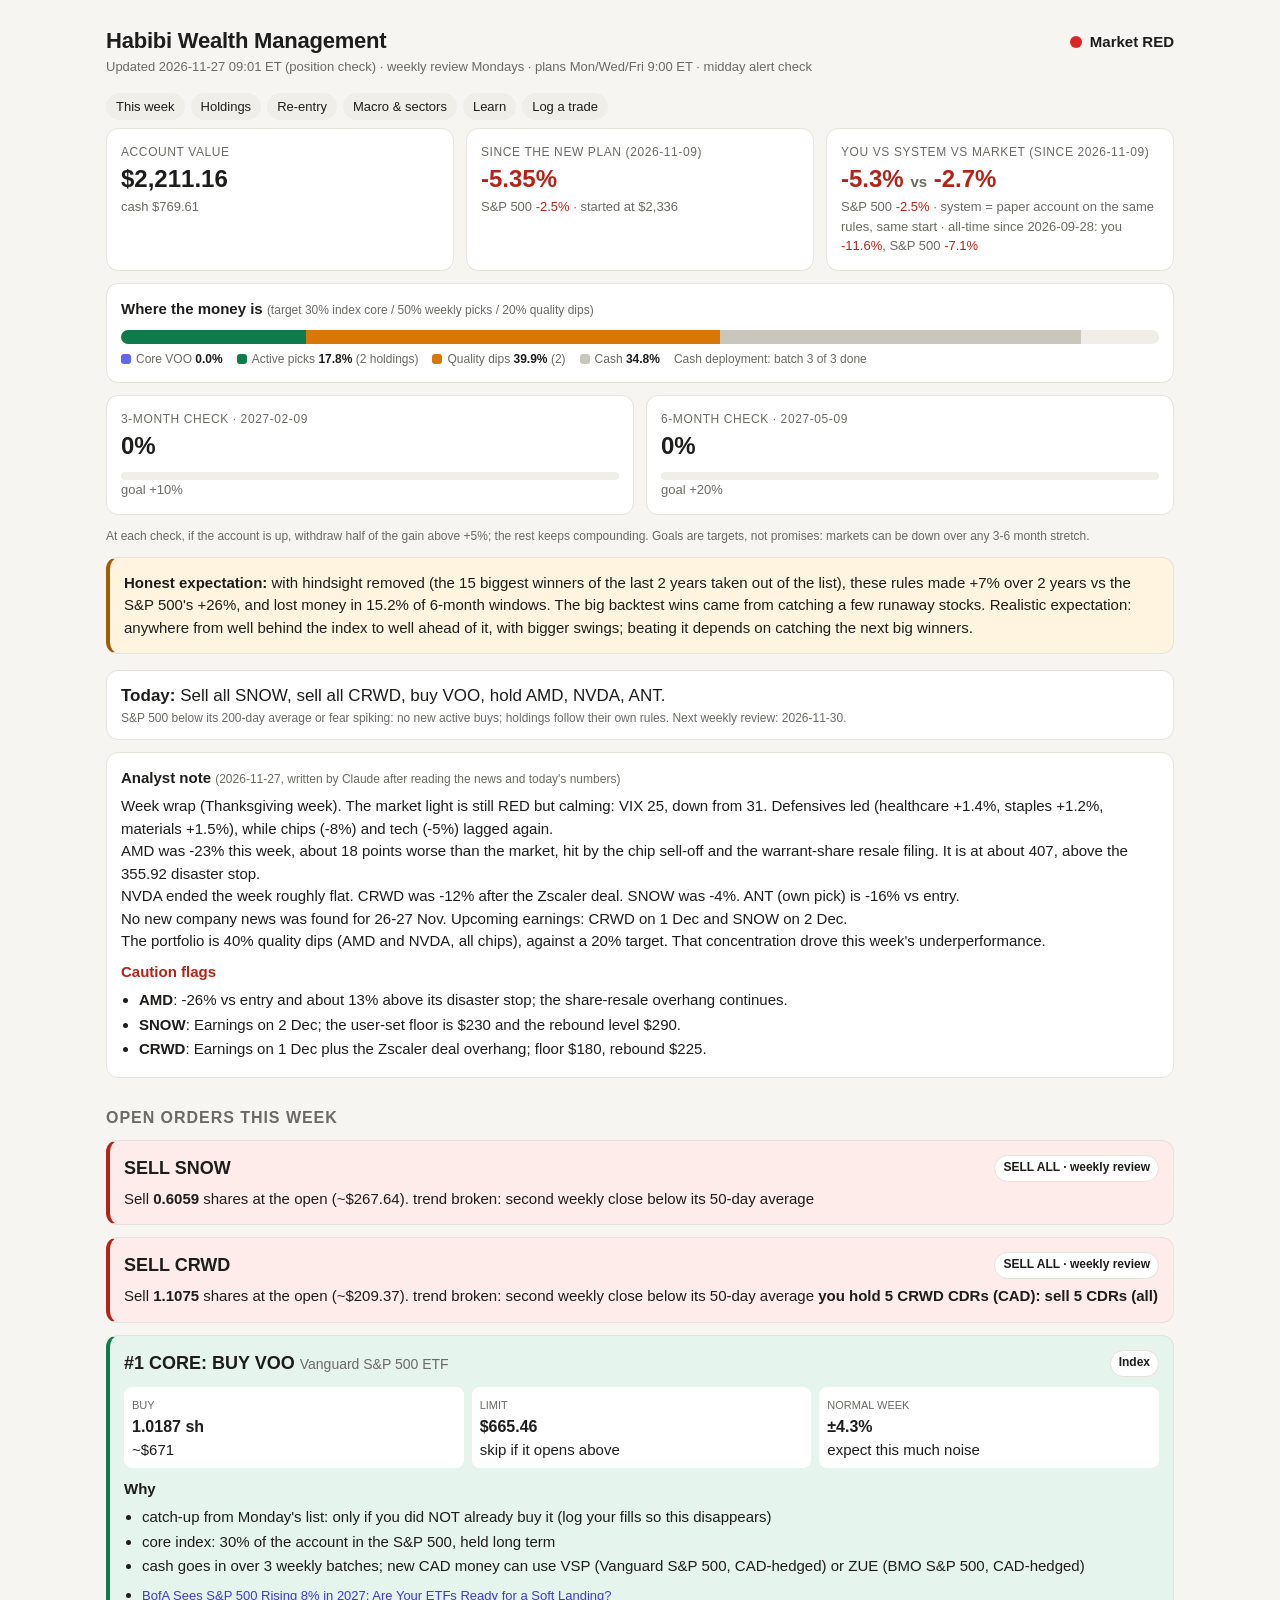
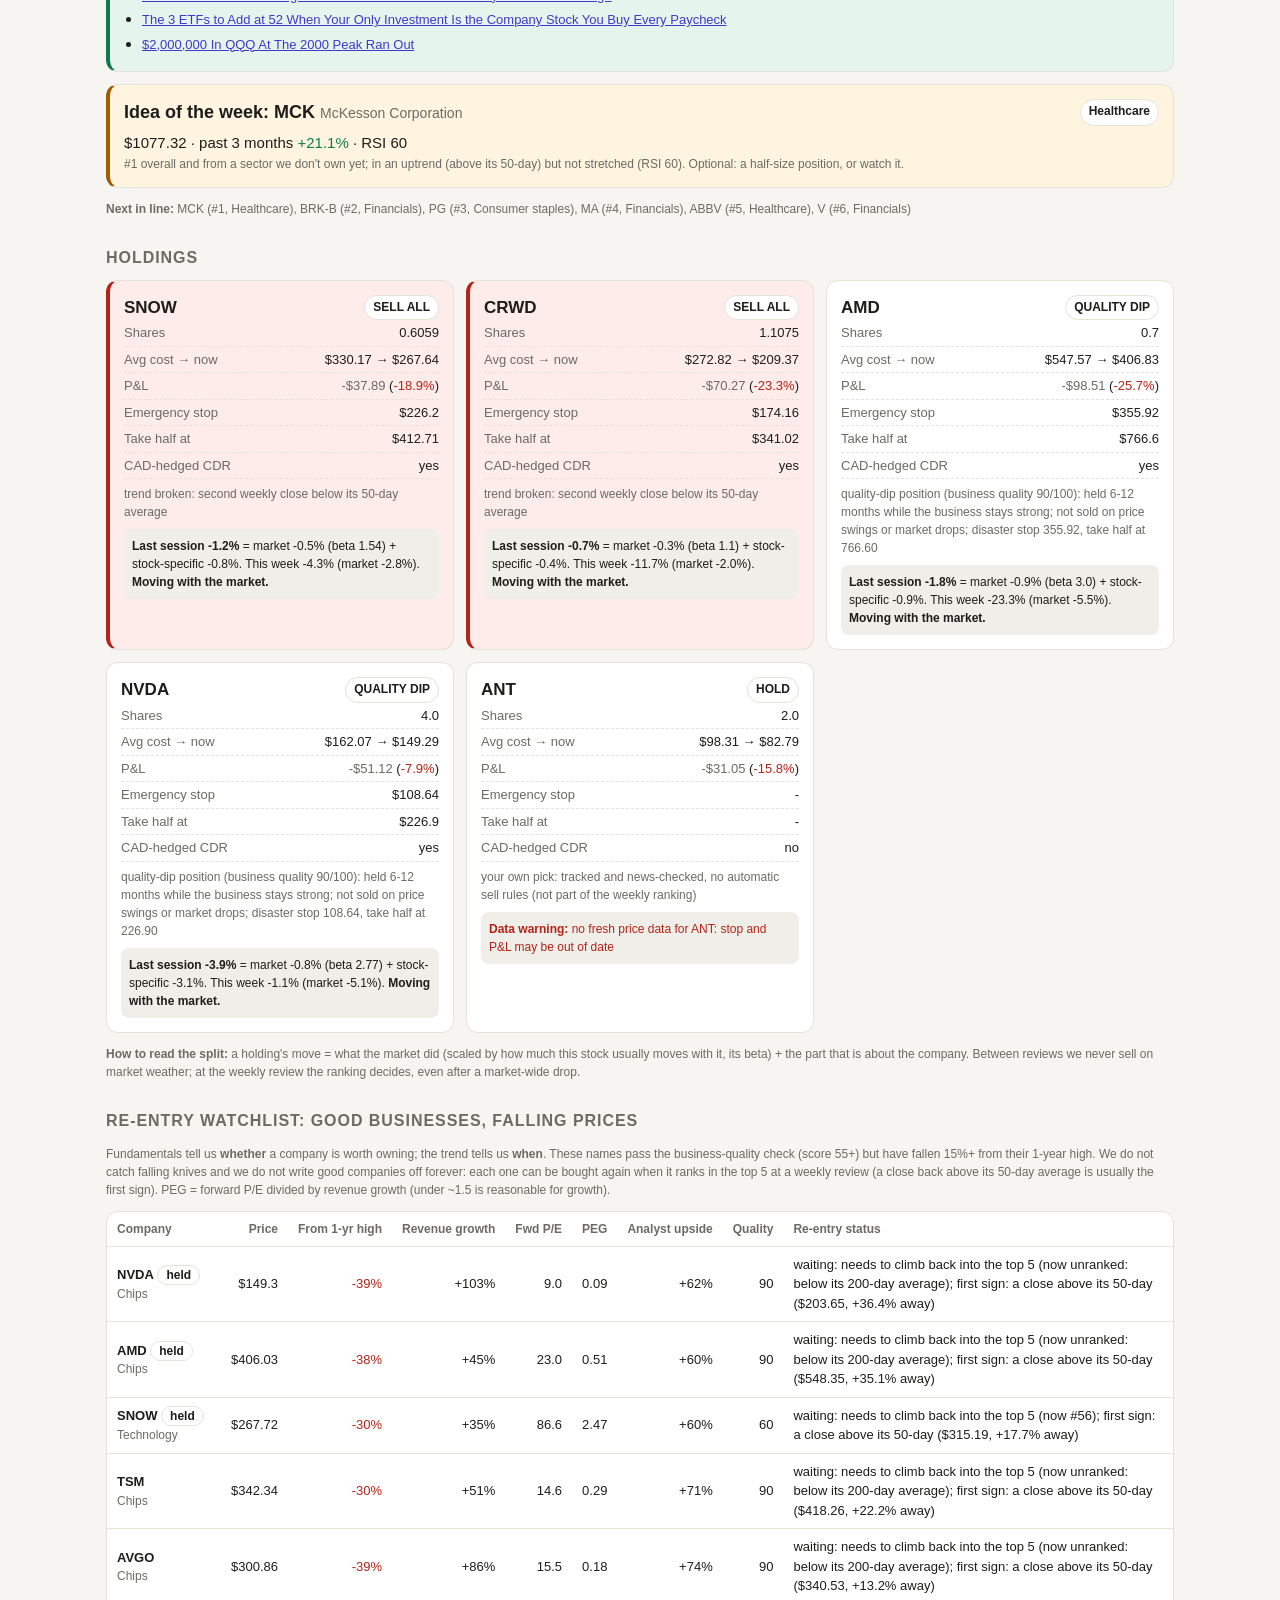
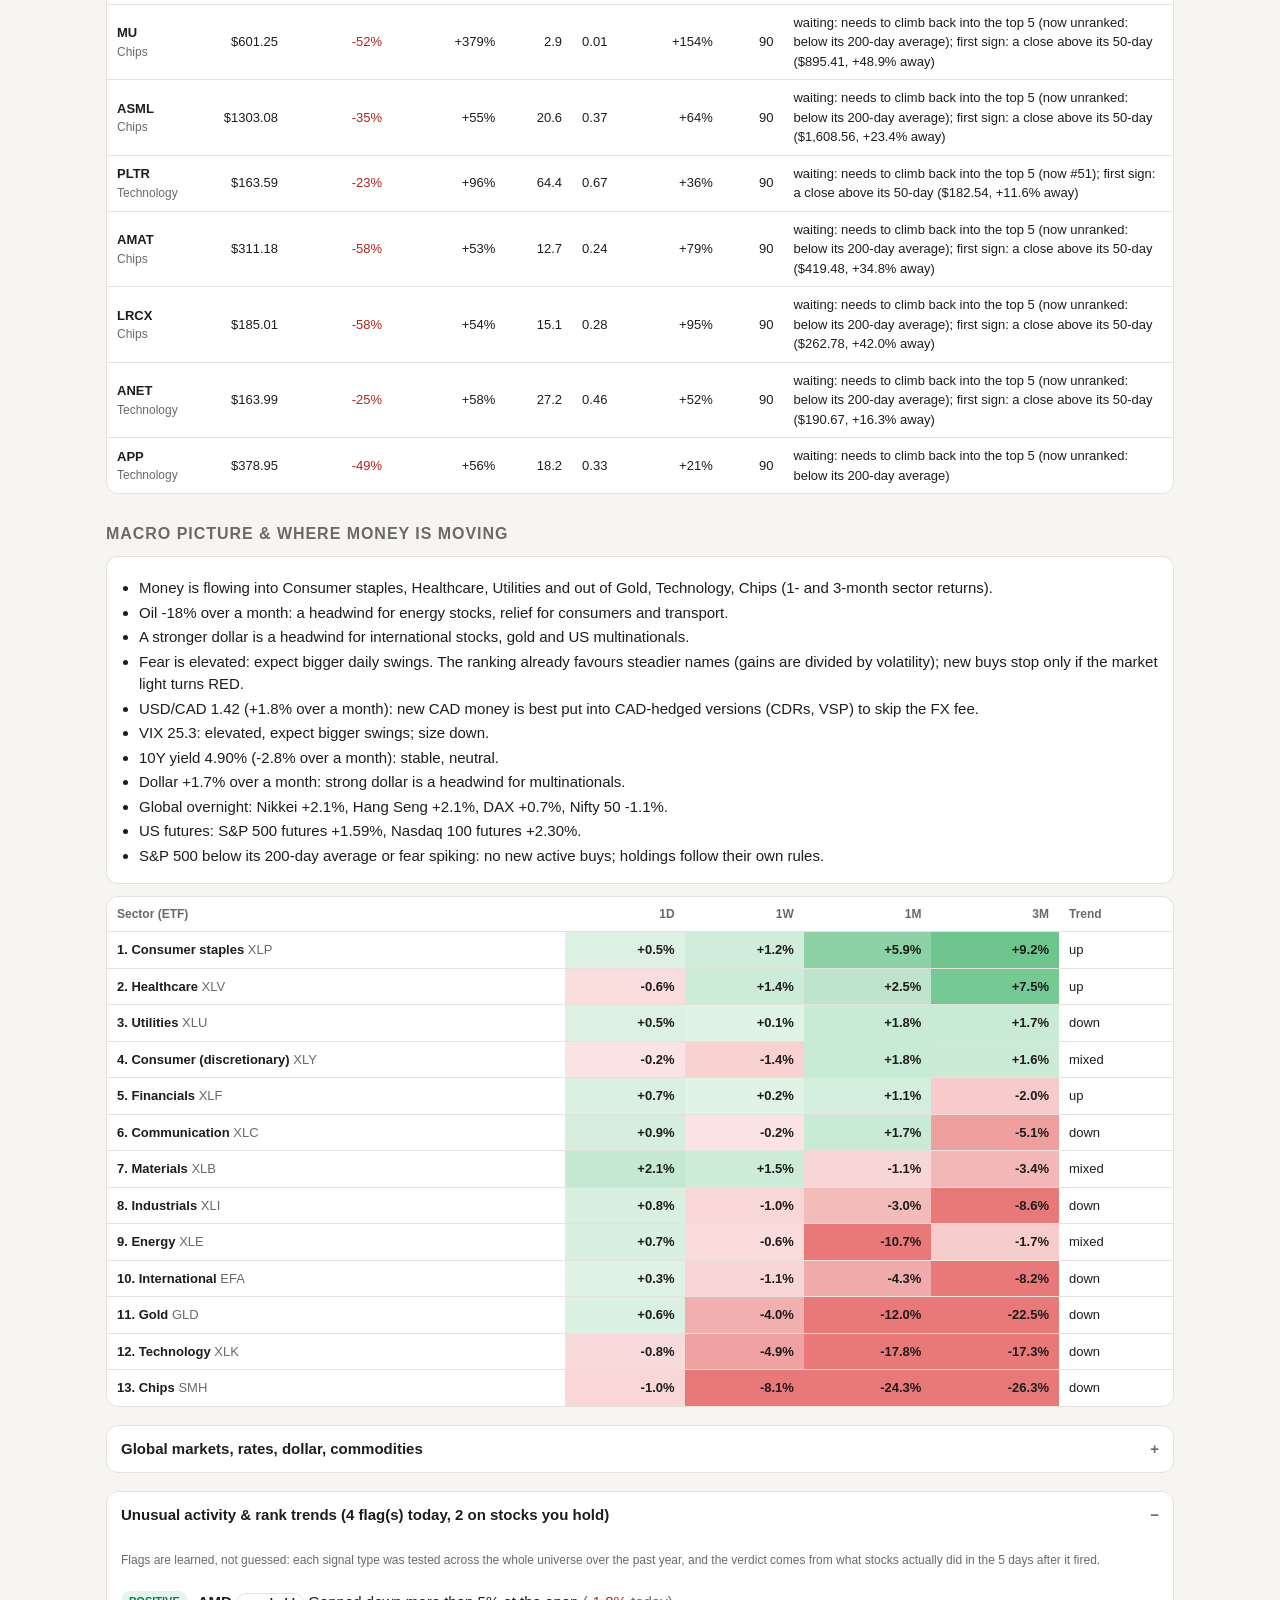
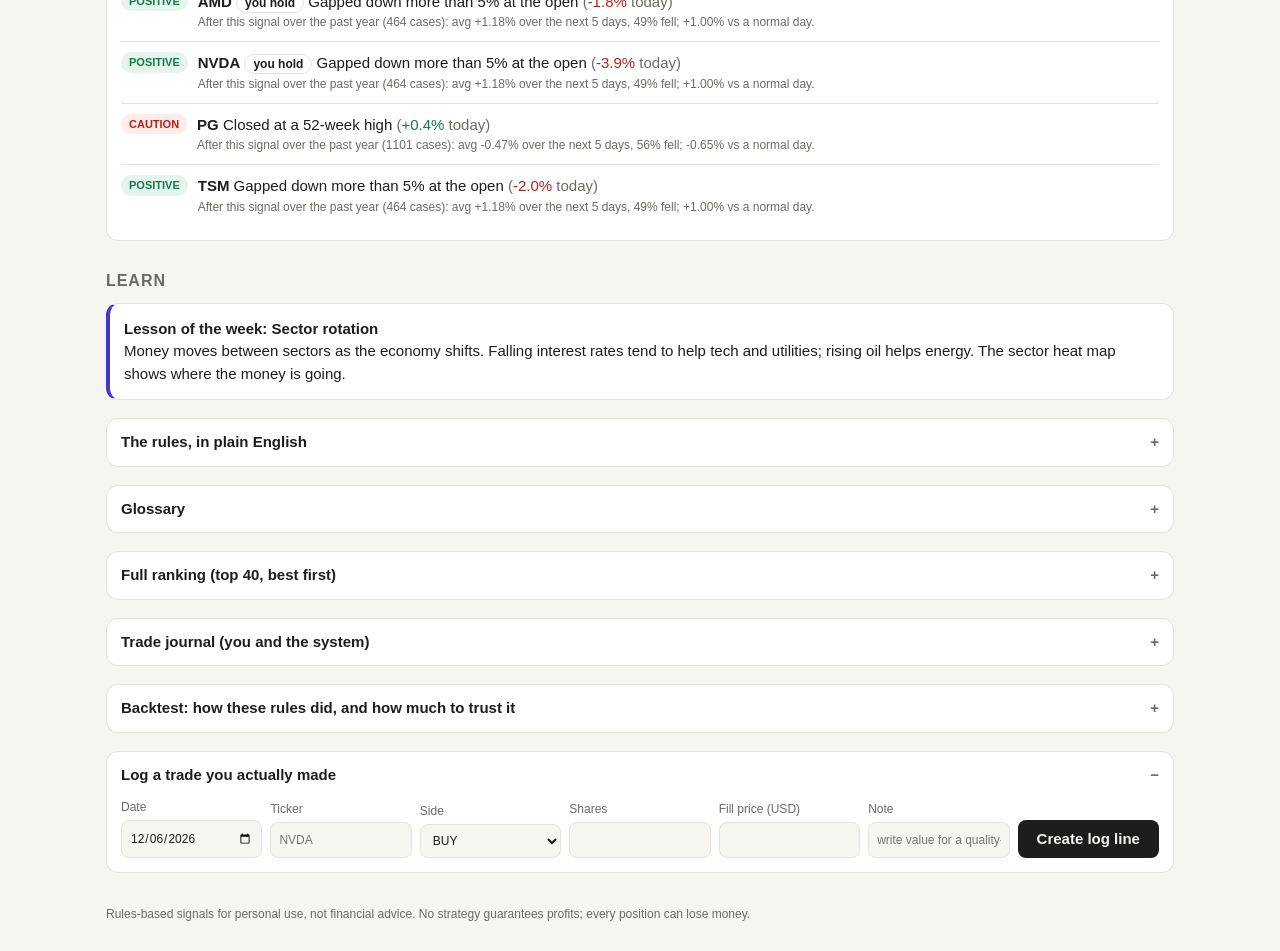
==== commit 7c46d7c4: "Habibi check 2026-11-27 09:01 ET" ====
--- a/docs/index.html
+++ b/docs/index.html
@@ -61,7 +61,7 @@
 .heat td.h{font-weight:600}.lesson{border-left:4px solid var(--acc)}
 .chk{display:grid;gap:12px;grid-template-columns:repeat(auto-fit,minmax(200px,1fr))}
 </style></head><body><div class="wrap">
-<header><div><h1>Habibi Wealth Management</h1><div class="sub">Updated 2026-11-27 08:58 ET · weekly review Mondays · plans Mon/Wed/Fri 9:00 ET · midday alert check</div></div>
+<header><div><h1>Habibi Wealth Management</h1><div class="sub">Updated 2026-11-27 09:01 ET (position check) · weekly review Mondays · plans Mon/Wed/Fri 9:00 ET · midday alert check</div></div>
 <div class="light"><span class="dot RED"></span>Market RED</div></header>
 <nav><a href="#orders">This week</a><a href="#holdings">Holdings</a><a href="#reentry">Re-entry</a><a href="#macro">Macro &amp; sectors</a><a href="#learn">Learn</a><a href="#log">Log a trade</a></nav>
 <div class="grid">
@@ -79,6 +79,11 @@
 <div class="chk" style="margin-top:12px"><div class="card kpi"><div class="l">3-month check · 2027-02-09</div><div class="v">0%</div><div class="bar"><i style="width:0%"></i></div><div class="sub">goal +10%</div></div><div class="card kpi"><div class="l">6-month check · 2027-05-09</div><div class="v">0%</div><div class="bar"><i style="width:0%"></i></div><div class="sub">goal +20%</div></div></div><p class="note">At each check, if the account is up, withdraw half of the gain above +5%; the rest keeps compounding. Goals are targets, not promises: markets can be down over any 3-6 month stretch.</p>
 <div class="card order warn" style="margin-top:12px"><b>Honest expectation:</b> with hindsight removed (the 15 biggest winners of the last 2 years taken out of the list), these rules made +7% over 2 years vs the S&amp;P 500's +26%, and lost money in 15.2% of 6-month windows. The big backtest wins came from catching a few runaway stocks. Realistic expectation: anywhere from well behind the index to well ahead of it, with bigger swings; beating it depends on catching the next big winners.</div>
 <div class="headline"><b>Today:</b> Sell all SNOW, sell all CRWD, buy VOO, hold AMD, NVDA, ANT.<div class="note">S&amp;P 500 below its 200-day average or fear spiking: no new active buys; holdings follow their own rules. Next weekly review: 2026-11-30.</div></div>
+<div class="card" style="margin-top:12px"><b>Analyst note</b> <span class="note">(2026-11-27, written by Claude after reading the news and today's numbers)</span><div style="white-space:pre-wrap;margin-top:6px">Week wrap (Thanksgiving week). The market light is still RED but calming: VIX 25, down from 31. Defensives led (healthcare +1.4%, staples +1.2%, materials +1.5%), while chips (-8%) and tech (-5%) lagged again.
+AMD was -23% this week, about 18 points worse than the market, hit by the chip sell-off and the warrant-share resale filing. It is at about 407, above the 355.92 disaster stop.
+NVDA ended the week roughly flat. CRWD was -12% after the Zscaler deal. SNOW was -4%. ANT (own pick) is -16% vs entry.
+No new company news was found for 26-27 Nov. Upcoming earnings: CRWD on 1 Dec and SNOW on 2 Dec.
+The portfolio is 40% quality dips (AMD and NVDA, all chips), against a 20% target. That concentration drove this week&#x27;s underperformance.</div><div style="margin-top:8px"><b class="neg">Caution flags</b><ul class="why"><li><b>AMD</b>: -26% vs entry and about 13% above its disaster stop; the share-resale overhang continues.</li><li><b>SNOW</b>: Earnings on 2 Dec; the user-set floor is $230 and the rebound level $290.</li><li><b>CRWD</b>: Earnings on 1 Dec plus the Zscaler deal overhang; floor $180, rebound $225.</li></ul></div></div>
 <h2 id="orders">Open orders this week</h2><div class="stack">
 <div class="card order sell"><h3><span>SELL SNOW</span><span class="tag">SELL ALL · weekly review</span></h3><div>Sell <b>0.6059</b> shares at the open (~$267.64). trend broken: second weekly close below its 50-day average</div></div>
 <div class="card order sell"><h3><span>SELL CRWD</span><span class="tag">SELL ALL · weekly review</span></h3><div>Sell <b>1.1075</b> shares at the open (~$209.37). trend broken: second weekly close below its 50-day average <b>you hold 5 CRWD CDRs (CAD): sell 5 CDRs (all)</b></div></div>
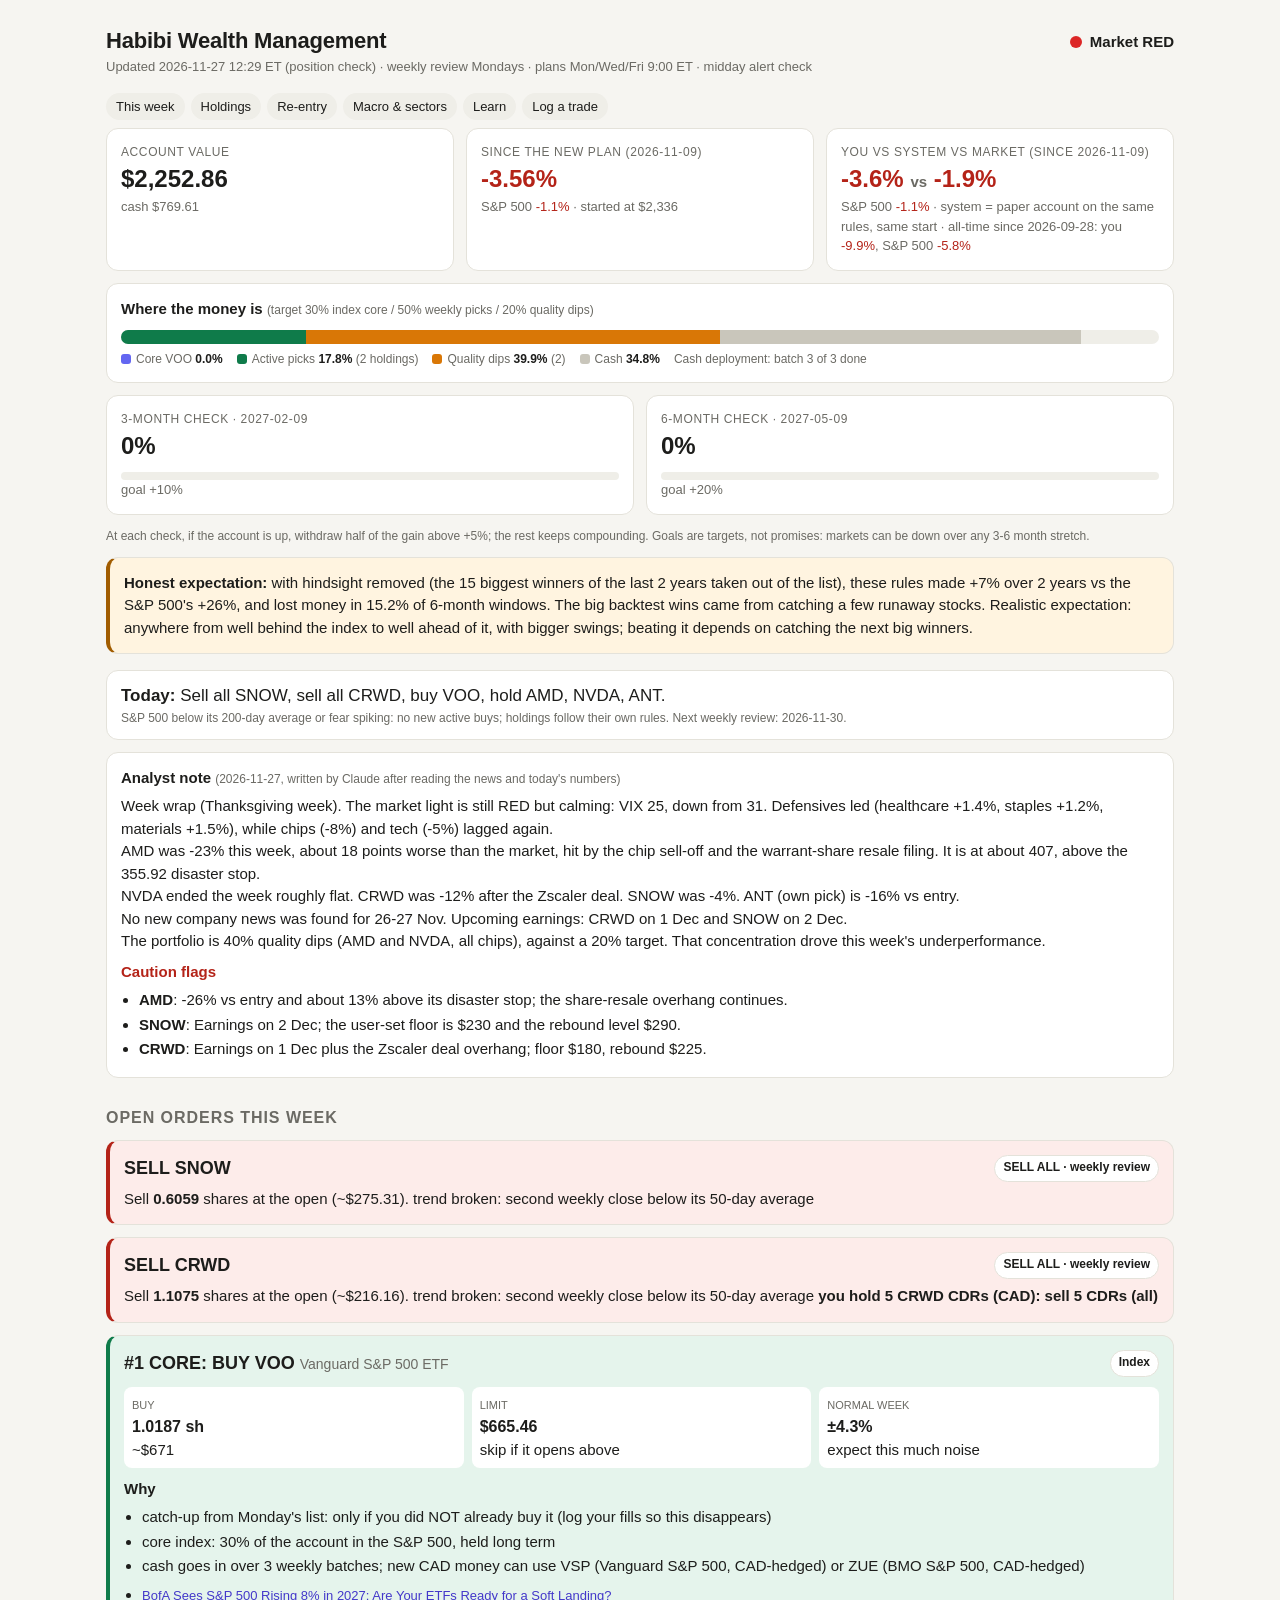
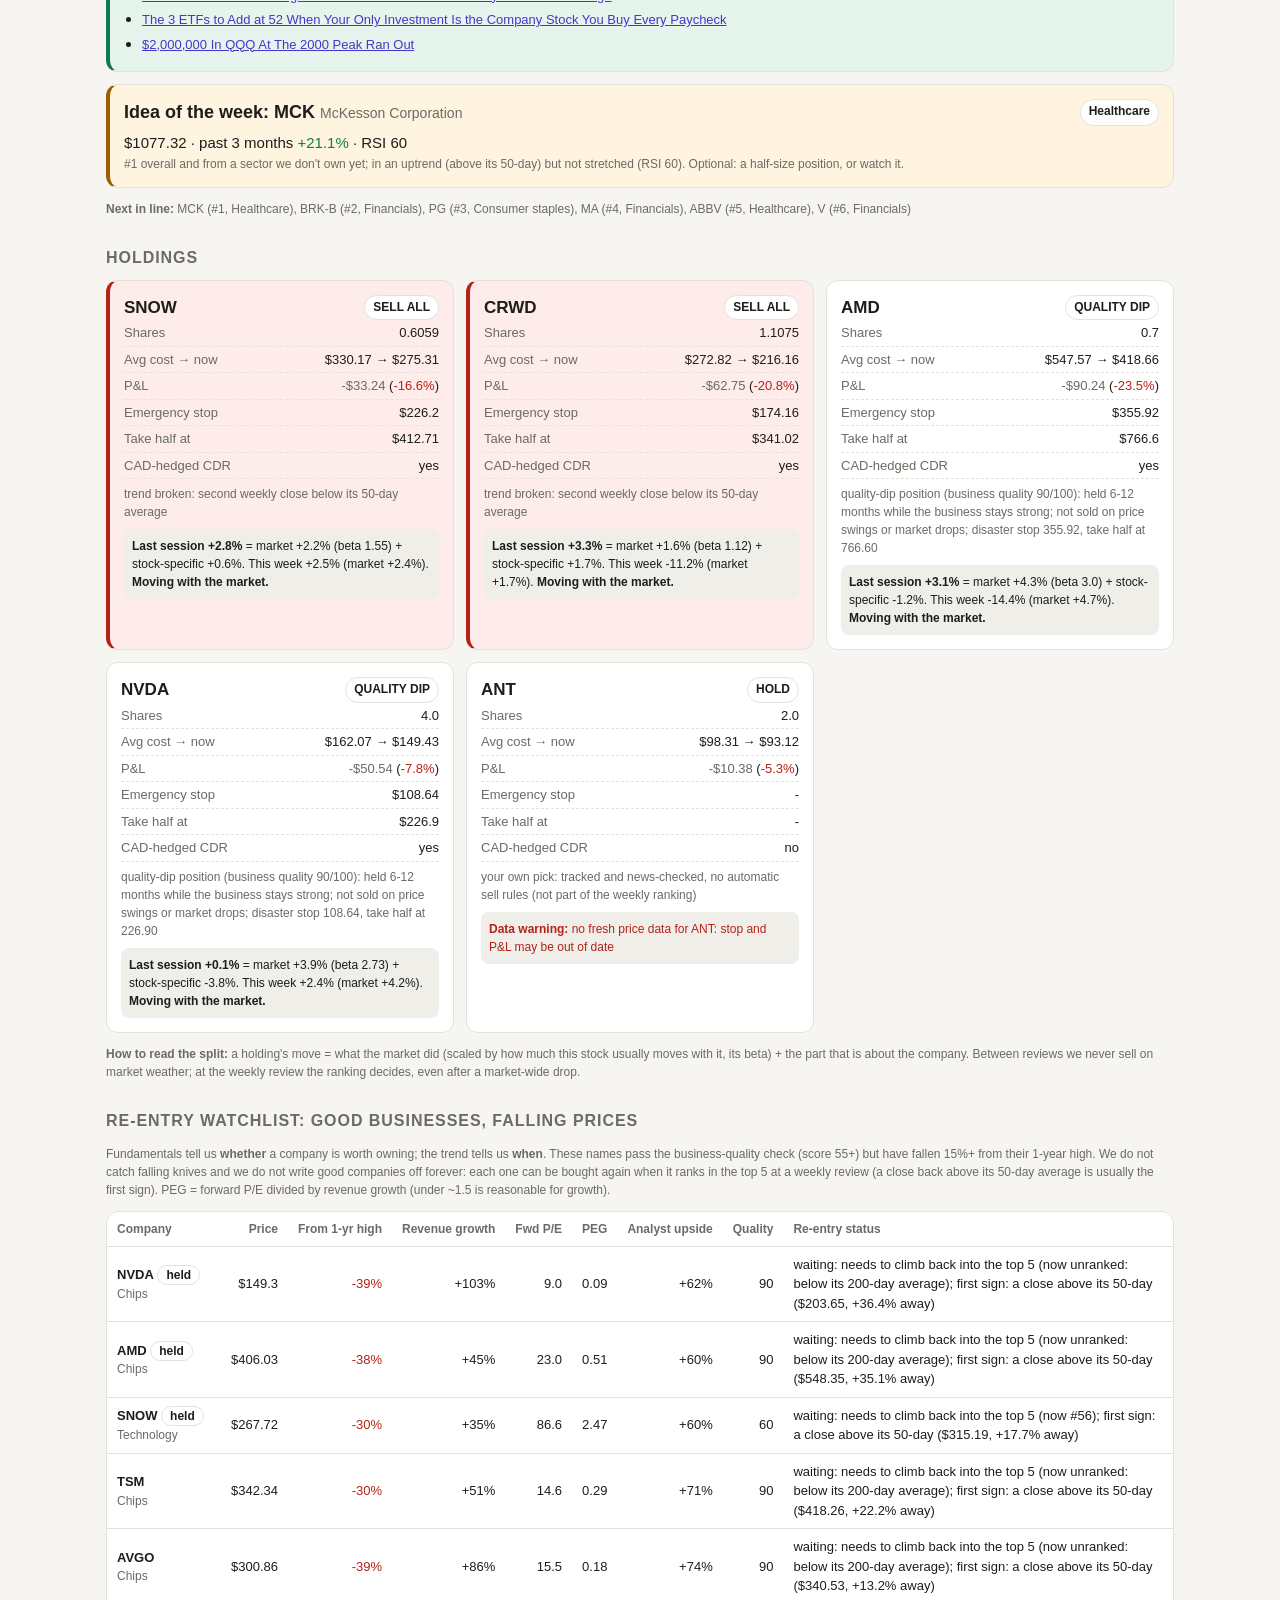
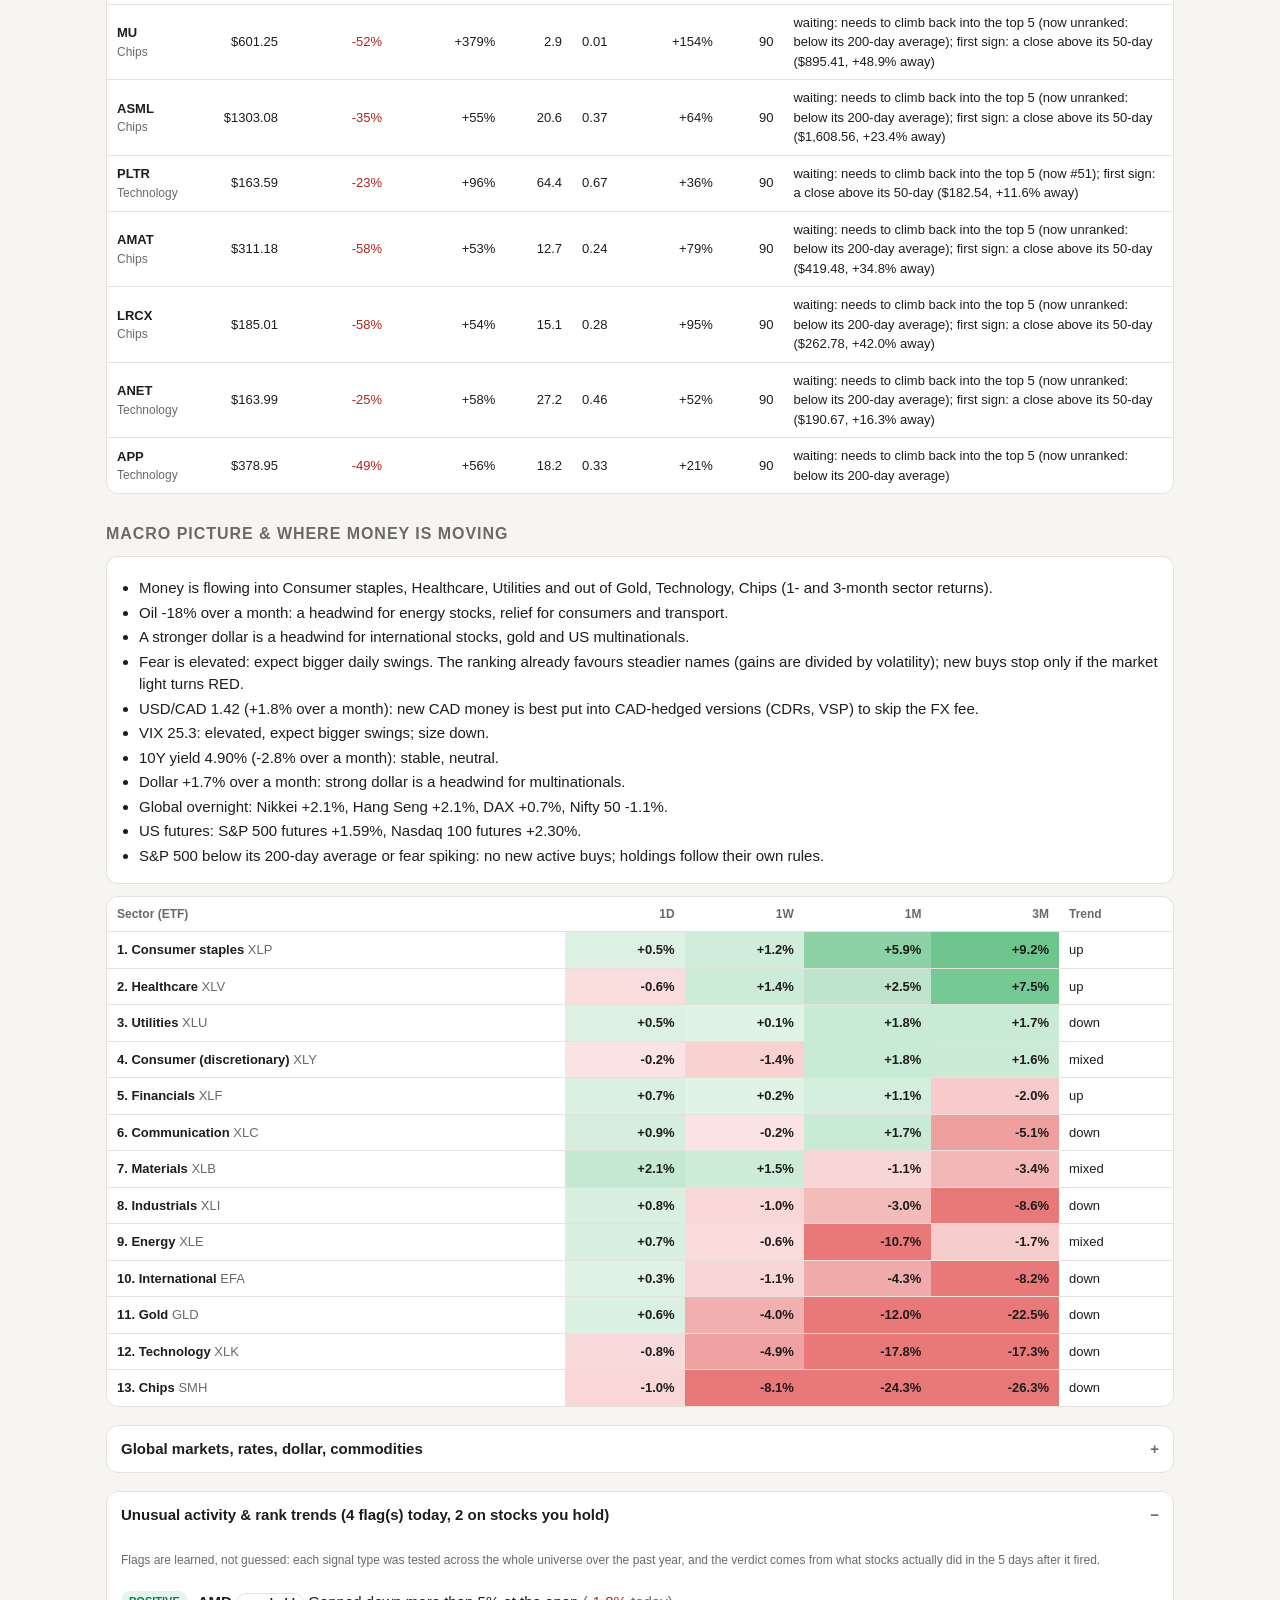
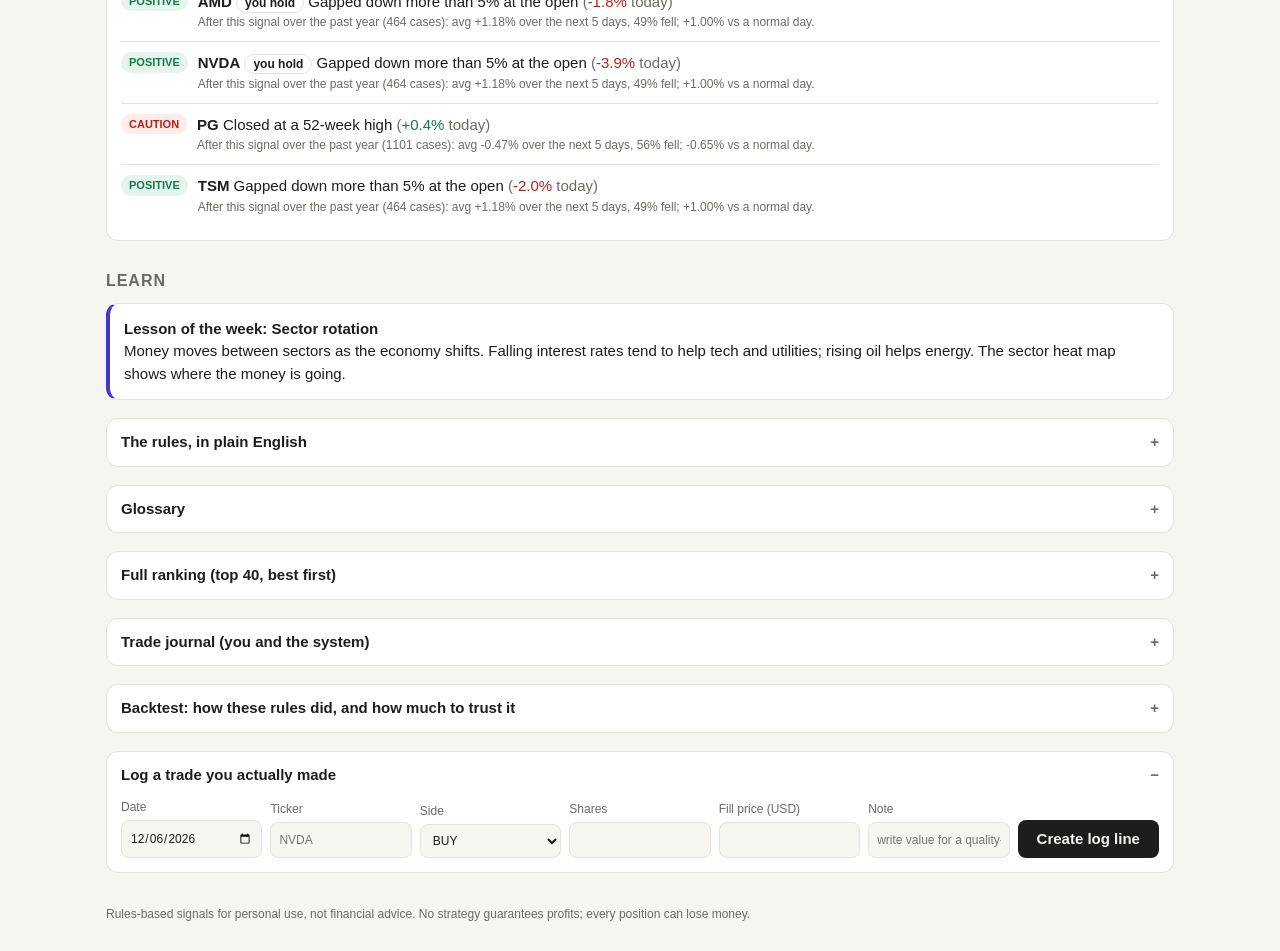
==== commit 80bf9310: "Habibi check 2026-11-27 12:29 ET" ====
--- a/docs/index.html
+++ b/docs/index.html
@@ -61,15 +61,15 @@
 .heat td.h{font-weight:600}.lesson{border-left:4px solid var(--acc)}
 .chk{display:grid;gap:12px;grid-template-columns:repeat(auto-fit,minmax(200px,1fr))}
 </style></head><body><div class="wrap">
-<header><div><h1>Habibi Wealth Management</h1><div class="sub">Updated 2026-11-27 09:01 ET (position check) · weekly review Mondays · plans Mon/Wed/Fri 9:00 ET · midday alert check</div></div>
+<header><div><h1>Habibi Wealth Management</h1><div class="sub">Updated 2026-11-27 12:29 ET (position check) · weekly review Mondays · plans Mon/Wed/Fri 9:00 ET · midday alert check</div></div>
 <div class="light"><span class="dot RED"></span>Market RED</div></header>
 <nav><a href="#orders">This week</a><a href="#holdings">Holdings</a><a href="#reentry">Re-entry</a><a href="#macro">Macro &amp; sectors</a><a href="#learn">Learn</a><a href="#log">Log a trade</a></nav>
 <div class="grid">
-<div class="card kpi"><div class="l">Account value</div><div class="v">$2,211.16</div><div class="sub">cash $769.61</div></div>
-<div class="card kpi"><div class="l">Since the new plan (2026-11-09)</div><div class="v"><span class="neg">-5.35%</span></div>
-<div class="sub">S&amp;P 500 <span class="neg">-2.5%</span> · started at $2,336</div></div>
-<div class="card kpi"><div class="l">You vs system vs market (since 2026-11-09)</div><div class="v"><span class="neg">-5.3%</span> <span class="mute" style="font-size:15px">vs</span> <span class="neg">-2.7%</span></div>
-<div class="sub">S&amp;P 500 <span class="neg">-2.5%</span> · system = paper account on the same rules, same start · all-time since 2026-09-28: you <span class="neg">-11.6%</span>, S&amp;P 500 <span class="neg">-7.1%</span></div></div>
+<div class="card kpi"><div class="l">Account value</div><div class="v">$2,252.86</div><div class="sub">cash $769.61</div></div>
+<div class="card kpi"><div class="l">Since the new plan (2026-11-09)</div><div class="v"><span class="neg">-3.56%</span></div>
+<div class="sub">S&amp;P 500 <span class="neg">-1.1%</span> · started at $2,336</div></div>
+<div class="card kpi"><div class="l">You vs system vs market (since 2026-11-09)</div><div class="v"><span class="neg">-3.6%</span> <span class="mute" style="font-size:15px">vs</span> <span class="neg">-1.9%</span></div>
+<div class="sub">S&amp;P 500 <span class="neg">-1.1%</span> · system = paper account on the same rules, same start · all-time since 2026-09-28: you <span class="neg">-9.9%</span>, S&amp;P 500 <span class="neg">-5.8%</span></div></div>
 </div>
 <div class="card" style="margin-top:12px"><b>Where the money is</b> <span class="note">(target 30% index core / 50% weekly picks / 20% quality dips)</span>
 <div class="sleeve"><i class="s-core" style="width:0.0%"></i><i class="s-act" style="width:17.8%"></i><i class="s-val" style="width:39.9%"></i><i class="s-cash" style="width:34.8%"></i></div>
@@ -85,14 +85,14 @@
 No new company news was found for 26-27 Nov. Upcoming earnings: CRWD on 1 Dec and SNOW on 2 Dec.
 The portfolio is 40% quality dips (AMD and NVDA, all chips), against a 20% target. That concentration drove this week&#x27;s underperformance.</div><div style="margin-top:8px"><b class="neg">Caution flags</b><ul class="why"><li><b>AMD</b>: -26% vs entry and about 13% above its disaster stop; the share-resale overhang continues.</li><li><b>SNOW</b>: Earnings on 2 Dec; the user-set floor is $230 and the rebound level $290.</li><li><b>CRWD</b>: Earnings on 1 Dec plus the Zscaler deal overhang; floor $180, rebound $225.</li></ul></div></div>
 <h2 id="orders">Open orders this week</h2><div class="stack">
-<div class="card order sell"><h3><span>SELL SNOW</span><span class="tag">SELL ALL · weekly review</span></h3><div>Sell <b>0.6059</b> shares at the open (~$267.64). trend broken: second weekly close below its 50-day average</div></div>
-<div class="card order sell"><h3><span>SELL CRWD</span><span class="tag">SELL ALL · weekly review</span></h3><div>Sell <b>1.1075</b> shares at the open (~$209.37). trend broken: second weekly close below its 50-day average <b>you hold 5 CRWD CDRs (CAD): sell 5 CDRs (all)</b></div></div>
+<div class="card order sell"><h3><span>SELL SNOW</span><span class="tag">SELL ALL · weekly review</span></h3><div>Sell <b>0.6059</b> shares at the open (~$275.31). trend broken: second weekly close below its 50-day average</div></div>
+<div class="card order sell"><h3><span>SELL CRWD</span><span class="tag">SELL ALL · weekly review</span></h3><div>Sell <b>1.1075</b> shares at the open (~$216.16). trend broken: second weekly close below its 50-day average <b>you hold 5 CRWD CDRs (CAD): sell 5 CDRs (all)</b></div></div>
 <div class="card order"><h3><span>#1 CORE: BUY VOO <span class="mute" style="font-weight:400;font-size:14px">Vanguard S&amp;P 500 ETF</span></span><span class="tag">Index</span></h3><div class="plan"><div><span>Buy</span><b><b>1.0187 sh</b></b>~$671</div><div><span>Limit</span><b><b>$665.46</b></b>skip if it opens above</div><div><span>Normal week</span><b><b>±4.3%</b></b>expect this much noise</div></div><b>Why</b><ul class="why"><li>catch-up from Monday&#x27;s list: only if you did NOT already buy it (log your fills so this disappears)</li><li>core index: 30% of the account in the S&amp;P 500, held long term</li><li>cash goes in over 3 weekly batches; new CAD money can use VSP (Vanguard S&amp;P 500, CAD-hedged) or ZUE (BMO S&amp;P 500, CAD-hedged)</li></ul><ul class="why news"><li><a href="https://finance.yahoo.com/markets/stocks/articles/bofa-sees-p-500-rising-110800608.html" target="_blank" rel="noopener">BofA Sees S&amp;P 500 Rising 8% in 2027: Are Your ETFs Ready for a Soft Landing?</a></li><li><a href="https://247wallst.com/investing/etf/2026/11/27/the-3-etfs-to-add-at-52-when-your-only-investment-is-the-company-stock-you-buy-every-paycheck/" target="_blank" rel="noopener">The 3 ETFs to Add at 52 When Your Only Investment Is the Company Stock You Buy Every Paycheck</a></li><li><a href="https://www.trefis.com/stock/qqq/articles/629194/2-000-000-in-qqq-at-the-2000-peak-ran-out/2026-11-26" target="_blank" rel="noopener">$2,000,000 In QQQ At The 2000 Peak Ran Out</a></li></ul></div>
 </div>
 <div class="card order warn" style="margin-top:12px"><h3><span>Idea of the week: MCK <span class="mute" style="font-weight:400;font-size:14px">McKesson Corporation</span></span><span class="tag">Healthcare</span></h3><div>$1077.32 · past 3 months <span class="pos">+21.1%</span> · RSI 60</div><div class="note">#1 overall and from a sector we don&#x27;t own yet; in an uptrend (above its 50-day) but not stretched (RSI 60). Optional: a half-size position, or watch it.</div></div>
 <p class="note"><b>Next in line:</b> MCK (#1, Healthcare), BRK-B (#2, Financials), PG (#3, Consumer staples), MA (#4, Financials), ABBV (#5, Healthcare), V (#6, Financials)</p>
 <h2 id="holdings">Holdings</h2>
-<div class="hold"><div class="card hc order sell"><h3><span>SNOW</span><span class="tag">SELL ALL</span></h3><div class="row"><span>Shares</span><span>0.6059</span></div><div class="row"><span>Avg cost → now</span><span>$330.17 → $267.64</span></div><div class="row"><span>P&amp;L</span><span><span class="neg">-$37.89</span> (<span class="neg">-18.9%</span>)</span></div><div class="row"><span>Emergency stop</span><span>$226.2</span></div><div class="row"><span>Take half at</span><span>$412.71</span></div><div class="row"><span>CAD-hedged CDR</span><span>yes</span></div><div class="note" style="margin-top:6px">trend broken: second weekly close below its 50-day average</div><div class="split"><b>Last session -1.2%</b> = market -0.5% (beta 1.54) + stock-specific -0.8%. This week -4.3% (market -2.8%). <b>Moving with the market.</b></div></div><div class="card hc order sell"><h3><span>CRWD</span><span class="tag">SELL ALL</span></h3><div class="row"><span>Shares</span><span>1.1075</span></div><div class="row"><span>Avg cost → now</span><span>$272.82 → $209.37</span></div><div class="row"><span>P&amp;L</span><span><span class="neg">-$70.27</span> (<span class="neg">-23.3%</span>)</span></div><div class="row"><span>Emergency stop</span><span>$174.16</span></div><div class="row"><span>Take half at</span><span>$341.02</span></div><div class="row"><span>CAD-hedged CDR</span><span>yes</span></div><div class="note" style="margin-top:6px">trend broken: second weekly close below its 50-day average</div><div class="split"><b>Last session -0.7%</b> = market -0.3% (beta 1.1) + stock-specific -0.4%. This week -11.7% (market -2.0%). <b>Moving with the market.</b></div></div><div class="card hc "><h3><span>AMD</span><span class="tag">QUALITY DIP</span></h3><div class="row"><span>Shares</span><span>0.7</span></div><div class="row"><span>Avg cost → now</span><span>$547.57 → $406.83</span></div><div class="row"><span>P&amp;L</span><span><span class="neg">-$98.51</span> (<span class="neg">-25.7%</span>)</span></div><div class="row"><span>Emergency stop</span><span>$355.92</span></div><div class="row"><span>Take half at</span><span>$766.6</span></div><div class="row"><span>CAD-hedged CDR</span><span>yes</span></div><div class="note" style="margin-top:6px">quality-dip position (business quality 90/100): held 6-12 months while the business stays strong; not sold on price swings or market drops; disaster stop 355.92, take half at 766.60</div><div class="split"><b>Last session -1.8%</b> = market -0.9% (beta 3.0) + stock-specific -0.9%. This week -23.3% (market -5.5%). <b>Moving with the market.</b></div></div><div class="card hc "><h3><span>NVDA</span><span class="tag">QUALITY DIP</span></h3><div class="row"><span>Shares</span><span>4.0</span></div><div class="row"><span>Avg cost → now</span><span>$162.07 → $149.29</span></div><div class="row"><span>P&amp;L</span><span><span class="neg">-$51.12</span> (<span class="neg">-7.9%</span>)</span></div><div class="row"><span>Emergency stop</span><span>$108.64</span></div><div class="row"><span>Take half at</span><span>$226.9</span></div><div class="row"><span>CAD-hedged CDR</span><span>yes</span></div><div class="note" style="margin-top:6px">quality-dip position (business quality 90/100): held 6-12 months while the business stays strong; not sold on price swings or market drops; disaster stop 108.64, take half at 226.90</div><div class="split"><b>Last session -3.9%</b> = market -0.8% (beta 2.77) + stock-specific -3.1%. This week -1.1% (market -5.1%). <b>Moving with the market.</b></div></div><div class="card hc "><h3><span>ANT</span><span class="tag">HOLD</span></h3><div class="row"><span>Shares</span><span>2.0</span></div><div class="row"><span>Avg cost → now</span><span>$98.31 → $82.79</span></div><div class="row"><span>P&amp;L</span><span><span class="neg">-$31.05</span> (<span class="neg">-15.8%</span>)</span></div><div class="row"><span>Emergency stop</span><span>-</span></div><div class="row"><span>Take half at</span><span>-</span></div><div class="row"><span>CAD-hedged CDR</span><span>no</span></div><div class="note" style="margin-top:6px">your own pick: tracked and news-checked, no automatic sell rules (not part of the weekly ranking)</div><div class="split neg"><b>Data warning:</b> no fresh price data for ANT: stop and P&amp;L may be out of date</div></div></div>
+<div class="hold"><div class="card hc order sell"><h3><span>SNOW</span><span class="tag">SELL ALL</span></h3><div class="row"><span>Shares</span><span>0.6059</span></div><div class="row"><span>Avg cost → now</span><span>$330.17 → $275.31</span></div><div class="row"><span>P&amp;L</span><span><span class="neg">-$33.24</span> (<span class="neg">-16.6%</span>)</span></div><div class="row"><span>Emergency stop</span><span>$226.2</span></div><div class="row"><span>Take half at</span><span>$412.71</span></div><div class="row"><span>CAD-hedged CDR</span><span>yes</span></div><div class="note" style="margin-top:6px">trend broken: second weekly close below its 50-day average</div><div class="split"><b>Last session +2.8%</b> = market +2.2% (beta 1.55) + stock-specific +0.6%. This week +2.5% (market +2.4%). <b>Moving with the market.</b></div></div><div class="card hc order sell"><h3><span>CRWD</span><span class="tag">SELL ALL</span></h3><div class="row"><span>Shares</span><span>1.1075</span></div><div class="row"><span>Avg cost → now</span><span>$272.82 → $216.16</span></div><div class="row"><span>P&amp;L</span><span><span class="neg">-$62.75</span> (<span class="neg">-20.8%</span>)</span></div><div class="row"><span>Emergency stop</span><span>$174.16</span></div><div class="row"><span>Take half at</span><span>$341.02</span></div><div class="row"><span>CAD-hedged CDR</span><span>yes</span></div><div class="note" style="margin-top:6px">trend broken: second weekly close below its 50-day average</div><div class="split"><b>Last session +3.3%</b> = market +1.6% (beta 1.12) + stock-specific +1.7%. This week -11.2% (market +1.7%). <b>Moving with the market.</b></div></div><div class="card hc "><h3><span>AMD</span><span class="tag">QUALITY DIP</span></h3><div class="row"><span>Shares</span><span>0.7</span></div><div class="row"><span>Avg cost → now</span><span>$547.57 → $418.66</span></div><div class="row"><span>P&amp;L</span><span><span class="neg">-$90.24</span> (<span class="neg">-23.5%</span>)</span></div><div class="row"><span>Emergency stop</span><span>$355.92</span></div><div class="row"><span>Take half at</span><span>$766.6</span></div><div class="row"><span>CAD-hedged CDR</span><span>yes</span></div><div class="note" style="margin-top:6px">quality-dip position (business quality 90/100): held 6-12 months while the business stays strong; not sold on price swings or market drops; disaster stop 355.92, take half at 766.60</div><div class="split"><b>Last session +3.1%</b> = market +4.3% (beta 3.0) + stock-specific -1.2%. This week -14.4% (market +4.7%). <b>Moving with the market.</b></div></div><div class="card hc "><h3><span>NVDA</span><span class="tag">QUALITY DIP</span></h3><div class="row"><span>Shares</span><span>4.0</span></div><div class="row"><span>Avg cost → now</span><span>$162.07 → $149.43</span></div><div class="row"><span>P&amp;L</span><span><span class="neg">-$50.54</span> (<span class="neg">-7.8%</span>)</span></div><div class="row"><span>Emergency stop</span><span>$108.64</span></div><div class="row"><span>Take half at</span><span>$226.9</span></div><div class="row"><span>CAD-hedged CDR</span><span>yes</span></div><div class="note" style="margin-top:6px">quality-dip position (business quality 90/100): held 6-12 months while the business stays strong; not sold on price swings or market drops; disaster stop 108.64, take half at 226.90</div><div class="split"><b>Last session +0.1%</b> = market +3.9% (beta 2.73) + stock-specific -3.8%. This week +2.4% (market +4.2%). <b>Moving with the market.</b></div></div><div class="card hc "><h3><span>ANT</span><span class="tag">HOLD</span></h3><div class="row"><span>Shares</span><span>2.0</span></div><div class="row"><span>Avg cost → now</span><span>$98.31 → $93.12</span></div><div class="row"><span>P&amp;L</span><span><span class="neg">-$10.38</span> (<span class="neg">-5.3%</span>)</span></div><div class="row"><span>Emergency stop</span><span>-</span></div><div class="row"><span>Take half at</span><span>-</span></div><div class="row"><span>CAD-hedged CDR</span><span>no</span></div><div class="note" style="margin-top:6px">your own pick: tracked and news-checked, no automatic sell rules (not part of the weekly ranking)</div><div class="split neg"><b>Data warning:</b> no fresh price data for ANT: stop and P&amp;L may be out of date</div></div></div>
 <p class="note"><b>How to read the split:</b> a holding's move = what the market did (scaled by how much this stock usually moves with it, its beta) + the part that is about the company. Between reviews we never sell on market weather; at the weekly review the ranking decides, even after a market-wide drop.</p>
 <h2 id="reentry">Re-entry watchlist: good businesses, falling prices</h2><p class="note">Fundamentals tell us <b>whether</b> a company is worth owning; the trend tells us <b>when</b>. These names pass the business-quality check (score 55+) but have fallen 15%+ from their 1-year high. We do not catch falling knives and we do not write good companies off forever: each one can be bought again when it ranks in the top 5 at a weekly review (a close back above its 50-day average is usually the first sign). PEG = forward P/E divided by revenue growth (under ~1.5 is reasonable for growth).</p><div class="tbl"><table><tr><th class="l">Company</th><th>Price</th><th>From 1-yr high</th><th>Revenue growth</th><th>Fwd P/E</th><th>PEG</th><th>Analyst upside</th><th>Quality</th><th class="l">Re-entry status</th></tr><tr><td class="l"><b>NVDA</b> <span class=tag>held</span><div class="note">Chips</div></td><td>$149.3</td><td class="neg">-39%</td><td>+103%</td><td>9.0</td><td>0.09</td><td>+62%</td><td>90</td><td class="l" style="white-space:normal;min-width:220px">waiting: needs to climb back into the top 5 (now unranked: below its 200-day average); first sign: a close above its 50-day ($203.65, +36.4% away)</td></tr><tr><td class="l"><b>AMD</b> <span class=tag>held</span><div class="note">Chips</div></td><td>$406.03</td><td class="neg">-38%</td><td>+45%</td><td>23.0</td><td>0.51</td><td>+60%</td><td>90</td><td class="l" style="white-space:normal;min-width:220px">waiting: needs to climb back into the top 5 (now unranked: below its 200-day average); first sign: a close above its 50-day ($548.35, +35.1% away)</td></tr><tr><td class="l"><b>SNOW</b> <span class=tag>held</span><div class="note">Technology</div></td><td>$267.72</td><td class="neg">-30%</td><td>+35%</td><td>86.6</td><td>2.47</td><td>+60%</td><td>60</td><td class="l" style="white-space:normal;min-width:220px">waiting: needs to climb back into the top 5 (now #56); first sign: a close above its 50-day ($315.19, +17.7% away)</td></tr><tr><td class="l"><b>TSM</b><div class="note">Chips</div></td><td>$342.34</td><td class="neg">-30%</td><td>+51%</td><td>14.6</td><td>0.29</td><td>+71%</td><td>90</td><td class="l" style="white-space:normal;min-width:220px">waiting: needs to climb back into the top 5 (now unranked: below its 200-day average); first sign: a close above its 50-day ($418.26, +22.2% away)</td></tr><tr><td class="l"><b>AVGO</b><div class="note">Chips</div></td><td>$300.86</td><td class="neg">-39%</td><td>+86%</td><td>15.5</td><td>0.18</td><td>+74%</td><td>90</td><td class="l" style="white-space:normal;min-width:220px">waiting: needs to climb back into the top 5 (now unranked: below its 200-day average); first sign: a close above its 50-day ($340.53, +13.2% away)</td></tr><tr><td class="l"><b>MU</b><div class="note">Chips</div></td><td>$601.25</td><td class="neg">-52%</td><td>+379%</td><td>2.9</td><td>0.01</td><td>+154%</td><td>90</td><td class="l" style="white-space:normal;min-width:220px">waiting: needs to climb back into the top 5 (now unranked: below its 200-day average); first sign: a close above its 50-day ($895.41, +48.9% away)</td></tr><tr><td class="l"><b>ASML</b><div class="note">Chips</div></td><td>$1303.08</td><td class="neg">-35%</td><td>+55%</td><td>20.6</td><td>0.37</td><td>+64%</td><td>90</td><td class="l" style="white-space:normal;min-width:220px">waiting: needs to climb back into the top 5 (now unranked: below its 200-day average); first sign: a close above its 50-day ($1,608.56, +23.4% away)</td></tr><tr><td class="l"><b>PLTR</b><div class="note">Technology</div></td><td>$163.59</td><td class="neg">-23%</td><td>+96%</td><td>64.4</td><td>0.67</td><td>+36%</td><td>90</td><td class="l" style="white-space:normal;min-width:220px">waiting: needs to climb back into the top 5 (now #51); first sign: a close above its 50-day ($182.54, +11.6% away)</td></tr><tr><td class="l"><b>AMAT</b><div class="note">Chips</div></td><td>$311.18</td><td class="neg">-58%</td><td>+53%</td><td>12.7</td><td>0.24</td><td>+79%</td><td>90</td><td class="l" style="white-space:normal;min-width:220px">waiting: needs to climb back into the top 5 (now unranked: below its 200-day average); first sign: a close above its 50-day ($419.48, +34.8% away)</td></tr><tr><td class="l"><b>LRCX</b><div class="note">Chips</div></td><td>$185.01</td><td class="neg">-58%</td><td>+54%</td><td>15.1</td><td>0.28</td><td>+95%</td><td>90</td><td class="l" style="white-space:normal;min-width:220px">waiting: needs to climb back into the top 5 (now unranked: below its 200-day average); first sign: a close above its 50-day ($262.78, +42.0% away)</td></tr><tr><td class="l"><b>ANET</b><div class="note">Technology</div></td><td>$163.99</td><td class="neg">-25%</td><td>+58%</td><td>27.2</td><td>0.46</td><td>+52%</td><td>90</td><td class="l" style="white-space:normal;min-width:220px">waiting: needs to climb back into the top 5 (now unranked: below its 200-day average); first sign: a close above its 50-day ($190.67, +16.3% away)</td></tr><tr><td class="l"><b>APP</b><div class="note">Technology</div></td><td>$378.95</td><td class="neg">-49%</td><td>+56%</td><td>18.2</td><td>0.33</td><td>+21%</td><td>90</td><td class="l" style="white-space:normal;min-width:220px">waiting: needs to climb back into the top 5 (now unranked: below its 200-day average)</td></tr></table></div>
 <h2 id="macro">Macro picture &amp; where money is moving</h2><div class="card"><ul class="why"><li>Money is flowing into Consumer staples, Healthcare, Utilities and out of Gold, Technology, Chips (1- and 3-month sector returns).</li><li>Oil -18% over a month: a headwind for energy stocks, relief for consumers and transport.</li><li>A stronger dollar is a headwind for international stocks, gold and US multinationals.</li><li>Fear is elevated: expect bigger daily swings. The ranking already favours steadier names (gains are divided by volatility); new buys stop only if the market light turns RED.</li><li>USD/CAD 1.42 (+1.8% over a month): new CAD money is best put into CAD-hedged versions (CDRs, VSP) to skip the FX fee.</li><li>VIX 25.3: elevated, expect bigger swings; size down.</li><li>10Y yield 4.90% (-2.8% over a month): stable, neutral.</li><li>Dollar +1.7% over a month: strong dollar is a headwind for multinationals.</li><li>Global overnight: Nikkei +2.1%, Hang Seng +2.1%, DAX +0.7%, Nifty 50 -1.1%.</li><li>US futures: S&amp;P 500 futures +1.59%, Nasdaq 100 futures +2.30%.</li><li>S&amp;P 500 below its 200-day average or fear spiking: no new active buys; holdings follow their own rules.</li></ul></div>
@@ -121,7 +121,7 @@
 <li><b>New cash</b> goes in over 3 weekly batches. No buys within 3 trading days of an earnings report.</li></ol></details>
 <details class="sec"><summary>Glossary</summary><div class="tbl"><table><tr><td class="l"><b>Momentum</b></td><td class="l" style="white-space:normal">How much a price has risen over recent months. Winners tend to keep winning for a while.</td></tr><tr><td class="l"><b>ATR</b></td><td class="l" style="white-space:normal">Average True Range: the size of a normal day&#x27;s move, in dollars. Used to set stops and sizes.</td></tr><tr><td class="l"><b>Stop</b></td><td class="l" style="white-space:normal">A pre-set price where we sell to cap the damage if something goes badly wrong.</td></tr><tr><td class="l"><b>50-day / 200-day average</b></td><td class="l" style="white-space:normal">The average price over the last 50 / 200 trading days. Above = uptrend.</td></tr><tr><td class="l"><b>Beta</b></td><td class="l" style="white-space:normal">How much a stock usually moves when the S&amp;P 500 moves 1%. Beta 1.5 = moves about 1.5%.</td></tr><tr><td class="l"><b>Rebalance</b></td><td class="l" style="white-space:normal">Bringing each part of the account back to its target share.</td></tr><tr><td class="l"><b>Sector ETF</b></td><td class="l" style="white-space:normal">One fund that holds a whole sector (e.g. XLE = US energy companies).</td></tr><tr><td class="l"><b>CDR</b></td><td class="l" style="white-space:normal">Canadian Depositary Receipt: a CAD-priced, currency-hedged version of a US stock on the Canadian exchange.</td></tr><tr><td class="l"><b>Drawdown</b></td><td class="l" style="white-space:normal">How far the account is below its highest value.</td></tr><tr><td class="l"><b>VIX</b></td><td class="l" style="white-space:normal">The market&#x27;s &#x27;fear gauge&#x27;. Below 20 is calm; above 28 is stressed.</td></tr></table></div></details>
 <details class="sec" id="ranking"><summary>Full ranking (top 40, best first)</summary><p class="note"><b>Past 1M / Past 3M</b> = how much the stock already moved (history, not a forecast). <b>Target range</b> = a typical to strong move over the next 1–2 weeks, based on how much the stock normally swings; judge it at the weekly review on <b>next Monday</b>. <b>Analyst target</b> = Wall Street consensus 12-month price. Only the top 3 are bought; "Next in line" names replace a holding that drops out.</p><div class="tbl"><table><tr><th class="stick l">Rank · Ticker</th><th class="l">Status</th><th>Price</th><th>Past 1M</th><th>Past 3M</th><th>Target range (1–2 wk)</th><th>Analyst target (12-mo)</th><th>Fwd P/E</th><th>Earnings</th></tr><tr><td class="stick l"><b>1. MCK</b><div class="note">McKesson Corporation</div></td><td class="l"><span class="st next">NEXT IN LINE</span></td><td>$1077.32</td><td><span class="pos">+11.4%</span></td><td><span class="pos">+21.1%</span></td><td>$1134.31 – $1191.3<div class="note">+5.3% to +10.6%</div></td><td>$1174.29<div class="note">+9.0%</div></td><td>20.5</td><td>2027-02-03</td></tr><tr><td class="stick l"><b>2. BRK-B</b><div class="note">Berkshire Hathaway Inc</div></td><td class="l"><span class="st next">NEXT IN LINE</span></td><td>$579.32</td><td><span class="pos">+6.7%</span></td><td><span class="pos">+15.0%</span></td><td>$600.16 – $620.99<div class="note">+3.6% to +7.2%</div></td><td>$564.67<div class="note">-2.5%</div></td><td>25.4</td><td>-</td></tr><tr><td class="stick l"><b>3. PG</b><div class="note">Procter &amp; Gamble C</div></td><td class="l"><span class="st next">NEXT IN LINE</span></td><td>$173.23</td><td><span class="pos">+8.8%</span></td><td><span class="pos">+21.8%</span></td><td>$180.27 – $187.31<div class="note">+4.1% to +8.1%</div></td><td>$176.7<div class="note">+2.0%</div></td><td>23.3</td><td>2027-01-22</td></tr><tr><td class="stick l"><b>4. MA</b><div class="note">Mastercard Incorporate</div></td><td class="l"><span class="st next">NEXT IN LINE</span></td><td>$659.97</td><td><span class="pos">+8.2%</span></td><td><span class="pos">+11.7%</span></td><td>$693.27 – $726.57<div class="note">+5.0% to +10.1%</div></td><td>$722.73<div class="note">+9.5%</div></td><td>28.5</td><td>2027-01-28</td></tr><tr><td class="stick l"><b>5. ABBV</b><div class="note">AbbVie Inc.</div></td><td class="l"><span class="st next">NEXT IN LINE</span></td><td>$294.48</td><td><span class="pos">+2.8%</span></td><td><span class="pos">+14.8%</span></td><td>$310.75 – $327.03<div class="note">+5.5% to +11.1%</div></td><td>$317.15<div class="note">+7.7%</div></td><td>18.2</td><td>2027-02-03</td></tr><tr><td class="stick l"><b>6. V</b><div class="note">Visa Inc.</div></td><td class="l"><span class="st next">NEXT IN LINE</span></td><td>$424.39</td><td><span class="pos">+5.8%</span></td><td><span class="pos">+12.0%</span></td><td>$445.21 – $466.03<div class="note">+4.9% to +9.8%</div></td><td>$454.1<div class="note">+7.0%</div></td><td>24.8</td><td>2027-01-26</td></tr><tr><td class="stick l"><b>7. COST</b><div class="note">Costco Wholesale Corpo</div></td><td class="l"><span class="mute">-</span></td><td>$1086.81</td><td><span class="pos">+12.8%</span></td><td><span class="pos">+19.7%</span></td><td>$1128.22 – $1169.64<div class="note">+3.8% to +7.6%</div></td><td>$1083.69<div class="note">-0.3%</div></td><td>43.4</td><td>2026-12-10</td></tr><tr><td class="stick l"><b>8. KO</b><div class="note">Coca-Cola Company (The</div></td><td class="l"><span class="mute">-</span></td><td>$97.59</td><td><span class="pos">+7.0%</span></td><td><span class="pos">+10.2%</span></td><td>$101.72 – $105.84<div class="note">+4.2% to +8.5%</div></td><td>$99.84<div class="note">+2.3%</div></td><td>27.6</td><td>2027-02-09</td></tr><tr><td class="stick l"><b>9. TMO</b><div class="note">Thermo Fisher Scientif</div></td><td class="l"><span class="mute">-</span></td><td>$685.52</td><td><span class="neg">-1.1%</span></td><td><span class="pos">+8.8%</span></td><td>$731.16 – $776.8<div class="note">+6.7% to +13.3%</div></td><td>$755.12<div class="note">+10.2%</div></td><td>24.7</td><td>2027-01-28</td></tr><tr><td class="stick l"><b>10. WMT</b><div class="note">Walmart Inc.</div></td><td class="l"><span class="mute">-</span></td><td>$131.94</td><td><span class="pos">+10.6%</span></td><td><span class="pos">+28.6%</span></td><td>$138.43 – $144.93<div class="note">+4.9% to +9.8%</div></td><td>$136.8<div class="note">+3.7%</div></td><td>40.9</td><td>2027-02-18</td></tr><tr><td class="stick l"><b>11. ICE</b><div class="note">Intercontinental Excha</div></td><td class="l"><span class="mute">-</span></td><td>$177.81</td><td><span class="pos">+14.4%</span></td><td><span class="pos">+10.6%</span></td><td>$186.75 – $195.69<div class="note">+5.0% to +10.1%</div></td><td>$193.53<div class="note">+8.8%</div></td><td>19.9</td><td>2027-02-04</td></tr><tr><td class="stick l"><b>12. XLV</b><div class="note">State Street Health Ca</div></td><td class="l"><span class="mute">-</span></td><td>$183.68</td><td><span class="pos">+2.5%</span></td><td><span class="pos">+7.5%</span></td><td>$191.82 – $199.96<div class="note">+4.4% to +8.9%</div></td><td>-</td><td>-</td><td>-</td></tr><tr><td class="stick l"><b>13. PGR</b><div class="note">Progressive Corporatio</div></td><td class="l"><span class="mute">-</span></td><td>$238.7</td><td><span class="pos">+5.8%</span></td><td><span class="pos">+9.7%</span></td><td>$250.52 – $262.33<div class="note">+5.0% to +9.9%</div></td><td>$234.24<div class="note">-1.9%</div></td><td>14.9</td><td>2027-01-27</td></tr><tr><td class="stick l"><b>14. WM</b><div class="note">Waste Management, Inc.</div></td><td class="l"><span class="mute">-</span></td><td>$247.29</td><td><span class="pos">+4.9%</span></td><td><span class="pos">+14.1%</span></td><td>$258.43 – $269.58<div class="note">+4.5% to +9.0%</div></td><td>$256.84<div class="note">+3.9%</div></td><td>27.7</td><td>2027-01-27</td></tr><tr><td class="stick l"><b>15. ZS</b><div class="note">Zscaler, Inc.</div></td><td class="l"><span class="mute">-</span></td><td>$230.86</td><td><span class="neg">-11.3%</span></td><td><span class="pos">+23.3%</span></td><td>$265.21 – $299.56<div class="note">+14.9% to +29.8%</div></td><td>$256.83<div class="note">+11.3%</div></td><td>41.0</td><td>-</td></tr><tr><td class="stick l"><b>16. LLY</b><div class="note">Eli Lilly and Company</div></td><td class="l"><span class="mute">-</span></td><td>$1392.22</td><td><span class="pos">+8.7%</span></td><td><span class="pos">+18.5%</span></td><td>$1487.52 – $1582.82<div class="note">+6.8% to +13.7%</div></td><td>$1470.06<div class="note">+5.6%</div></td><td>27.4</td><td>2027-02-03</td></tr><tr><td class="stick l"><b>17. XLP</b><div class="note">State Street Consumer </div></td><td class="l"><span class="mute">-</span></td><td>$92.3</td><td><span class="pos">+5.9%</span></td><td><span class="pos">+9.2%</span></td><td>$95.64 – $98.98<div class="note">+3.6% to +7.2%</div></td><td>-</td><td>-</td><td>-</td></tr><tr><td class="stick l"><b>18. VRTX</b><div class="note">Vertex Pharmaceuticals</div></td><td class="l"><span class="mute">-</span></td><td>$564.12</td><td><span class="pos">+8.3%</span></td><td><span class="pos">+3.0%</span></td><td>$602.37 – $640.61<div class="note">+6.8% to +13.6%</div></td><td>$595.36<div class="note">+5.5%</div></td><td>28.3</td><td>2027-02-11</td></tr><tr><td class="stick l"><b>19. HD</b><div class="note">Home Depot, Inc. (The)</div></td><td class="l"><span class="mute">-</span></td><td>$361.26</td><td><span class="pos">+13.4%</span></td><td><span class="pos">+10.7%</span></td><td>$382.54 – $403.82<div class="note">+5.9% to +11.8%</div></td><td>$375.41<div class="note">+3.9%</div></td><td>22.9</td><td>2027-02-23</td></tr><tr><td class="stick l"><b>20. PYPL</b><div class="note">PayPal Holdings, Inc.</div></td><td class="l"><span class="mute">-</span></td><td>$57.81</td><td><span class="pos">+3.1%</span></td><td><span class="neg">-5.7%</span></td><td>$61.67 – $65.52<div class="note">+6.7% to +13.3%</div></td><td>$57.45<div class="note">-0.6%</div></td><td>9.8</td><td>2027-02-02</td></tr><tr><td class="stick l"><b>21. SPOT</b><div class="note">Spotify Technology S.A</div></td><td class="l"><span class="mute">-</span></td><td>$616.46</td><td><span class="pos">+11.0%</span></td><td><span class="pos">+16.9%</span></td><td>$665.5 – $714.53<div class="note">+8.0% to +15.9%</div></td><td>$635.53<div class="note">+3.1%</div></td><td>36.0</td><td>2027-02-09</td></tr><tr><td class="stick l"><b>22. AAPL</b><div class="note">Apple Inc.</div></td><td class="l"><span class="mute">-</span></td><td>$355.58</td><td><span class="pos">+2.5%</span></td><td><span class="pos">+13.1%</span></td><td>$374.72 – $393.86<div class="note">+5.4% to +10.8%</div></td><td>$345.63<div class="note">-2.8%</div></td><td>33.6</td><td>2027-01-28</td></tr><tr><td class="stick l"><b>23. JNJ</b><div class="note">Johnson &amp; Johnson</div></td><td class="l"><span class="mute">-</span></td><td>$273.94</td><td><span class="pos">+2.4%</span></td><td><span class="pos">+3.6%</span></td><td>$288.9 – $303.86<div class="note">+5.5% to +10.9%</div></td><td>$279.85<div class="note">+2.2%</div></td><td>23.6</td><td>2027-01-26</td></tr><tr><td class="stick l"><b>24. SPGI</b><div class="note">S&amp;P Global Inc.</div></td><td class="l"><span class="mute">-</span></td><td>$460.74</td><td><span class="pos">+2.8%</span></td><td><span class="pos">+6.0%</span></td><td>$485.82 – $510.9<div class="note">+5.4% to +10.9%</div></td><td>$529.35<div class="note">+14.9%</div></td><td>22.8</td><td>2027-02-09</td></tr><tr><td class="stick l"><b>25. CMG</b><div class="note">Chipotle Mexican Grill</div></td><td class="l"><span class="mute">-</span></td><td>$37.4</td><td><span class="pos">+33.7%</span></td><td><span class="pos">+0.5%</span></td><td>$40.09 – $42.77<div class="note">+7.2% to +14.4%</div></td><td>$40.65<div class="note">+8.7%</div></td><td>28.3</td><td>2027-02-09</td></tr><tr><td class="stick l"><b>26. TOST</b><div class="note">Toast, Inc.</div></td><td class="l"><span class="mute">-</span></td><td>$33.71</td><td><span class="pos">+6.1%</span></td><td><span class="neg">-4.2%</span></td><td>$36.93 – $40.15<div class="note">+9.6% to +19.1%</div></td><td>$38.86<div class="note">+15.3%</div></td><td>19.0</td><td>2027-02-11</td></tr><tr><td class="stick l"><b>27. CVX</b><div class="note">Chevron Corporation</div></td><td class="l"><span class="mute">-</span></td><td>$210.95</td><td><span class="neg">-6.8%</span></td><td><span class="pos">+6.5%</span></td><td>$221.57 – $232.18<div class="note">+5.0% to +10.1%</div></td><td>$241.62<div class="note">+14.5%</div></td><td>12.8</td><td>2027-01-29</td></tr><tr><td class="stick l"><b>28. ORLY</b><div class="note">O&#x27;Reilly Automoti</div></td><td class="l"><span class="mute">-</span></td><td>$96.69</td><td><span class="pos">+7.6%</span></td><td><span class="pos">+10.1%</span></td><td>$101.46 – $106.23<div class="note">+4.9% to +9.9%</div></td><td>$106.41<div class="note">+10.1%</div></td><td>26.4</td><td>2027-02-10</td></tr><tr><td class="stick l"><b>29. MCD</b><div class="note">McDonald&#x27;s Corpor</div></td><td class="l"><span class="mute">-</span></td><td>$283.5</td><td><span class="pos">+13.6%</span></td><td><span class="pos">+9.8%</span></td><td>$297.41 – $311.33<div class="note">+4.9% to +9.8%</div></td><td>$299.0<div class="note">+5.5%</div></td><td>20.8</td><td>2027-02-11</td></tr><tr><td class="stick l"><b>30. COP</b><div class="note">ConocoPhillips</div></td><td class="l"><span class="mute">-</span></td><td>$135.02</td><td><span class="neg">-8.1%</span></td><td><span class="pos">+4.9%</span></td><td>$143.61 – $152.2<div class="note">+6.4% to +12.7%</div></td><td>$152.7<div class="note">+13.1%</div></td><td>11.7</td><td>2027-02-04</td></tr><tr><td class="stick l"><b>31. ABNB</b><div class="note">Airbnb, Inc.</div></td><td class="l"><span class="mute">-</span></td><td>$172.15</td><td><span class="pos">+2.0%</span></td><td><span class="neg">-6.6%</span></td><td>$187.15 – $202.14<div class="note">+8.7% to +17.4%</div></td><td>$205.88<div class="note">+19.6%</div></td><td>27.1</td><td>2027-02-11</td></tr><tr><td class="stick l"><b>32. LIN</b><div class="note">Linde plc</div></td><td class="l"><span class="mute">-</span></td><td>$524.61</td><td><span class="pos">+3.1%</span></td><td><span class="pos">+8.4%</span></td><td>$546.78 – $568.96<div class="note">+4.2% to +8.5%</div></td><td>$555.89<div class="note">+6.0%</div></td><td>26.8</td><td>2027-02-04</td></tr><tr><td class="stick l"><b>33. XLF</b><div class="note">State Street Financial</div></td><td class="l"><span class="mute">-</span></td><td>$56.51</td><td><span class="pos">+1.1%</span></td><td><span class="neg">-2.0%</span></td><td>$58.82 – $61.13<div class="note">+4.1% to +8.2%</div></td><td>-</td><td>-</td><td>-</td></tr><tr><td class="stick l"><b>34. SO</b><div class="note">Southern Company (The)</div></td><td class="l"><span class="mute">-</span></td><td>$95.0</td><td><span class="pos">+3.4%</span></td><td><span class="pos">+7.6%</span></td><td>$98.94 – $102.88<div class="note">+4.1% to +8.3%</div></td><td>$97.22<div class="note">+2.3%</div></td><td>19.2</td><td>-</td></tr><tr><td class="stick l"><b>35. PFE</b><div class="note">Pfizer, Inc.</div></td><td class="l"><span class="mute">-</span></td><td>$28.46</td><td><span class="neg">-3.1%</span></td><td><span class="pos">+3.1%</span></td><td>$29.95 – $31.45<div class="note">+5.3% to +10.5%</div></td><td>$30.22<div class="note">+6.2%</div></td><td>9.6</td><td>2027-02-02</td></tr><tr><td class="stick l"><b>36. LMT</b><div class="note">Lockheed Martin Corpor</div></td><td class="l"><span class="mute">-</span></td><td>$599.24</td><td><span class="neg">-3.8%</span></td><td><span class="pos">+6.5%</span></td><td>$638.57 – $677.91<div class="note">+6.6% to +13.1%</div></td><td>$660.86<div class="note">+10.3%</div></td><td>18.0</td><td>2027-01-26</td></tr><tr><td class="stick l"><b>37. PANW</b><div class="note">Palo Alto Networks, In</div></td><td class="l"><span class="mute">-</span></td><td>$356.14</td><td><span class="neg">-11.3%</span></td><td><span class="neg">-7.0%</span></td><td>$401.58 – $447.01<div class="note">+12.8% to +25.5%</div></td><td>$412.12<div class="note">+15.7%</div></td><td>72.4</td><td>2027-02-16</td></tr><tr><td class="stick l"><b>38. SYK</b><div class="note">Stryker Corporation</div></td><td class="l"><span class="mute">-</span></td><td>$332.9</td><td><span class="pos">+10.4%</span></td><td><span class="pos">+3.7%</span></td><td>$357.11 – $381.31<div class="note">+7.3% to +14.5%</div></td><td>$341.48<div class="note">+2.6%</div></td><td>20.4</td><td>2027-01-28</td></tr><tr><td class="stick l"><b>39. EOG</b><div class="note">EOG Resources, Inc.</div></td><td class="l"><span class="mute">-</span></td><td>$148.31</td><td><span class="neg">-7.9%</span></td><td><span class="pos">+3.3%</span></td><td>$157.75 – $167.2<div class="note">+6.4% to +12.7%</div></td><td>$167.59<div class="note">+13.0%</div></td><td>8.7</td><td>2027-02-23</td></tr><tr><td class="stick l"><b>40. MSFT</b><div class="note">Microsoft Corporation</div></td><td class="l"><span class="mute">-</span></td><td>$489.93</td><td><span class="neg">-7.6%</span></td><td><span class="neg">-2.8%</span></td><td>$527.63 – $565.33<div class="note">+7.7% to +15.4%</div></td><td>$637.36<div class="note">+30.1%</div></td><td>20.2</td><td>2027-01-27</td></tr></table></div></details>
-<details class="sec"><summary>Trade journal (you and the system)</summary><div class="grid"><div class="card kpi"><div class="l">Your account</div><div class="v"><span class="neg">-11.55%</span></div><div class="sub">$2,211.16</div></div><div class="card kpi"><div class="l">System paper account</div><div class="v"><span class="neg">-2.67%</span></div><div class="sub">$2,248.38 · realized <span class="">$0.00</span></div></div></div><div class="tbl" style="margin-top:12px"><table><tr><th class="l">Win/loss</th><th>Closed</th><th>Wins</th><th>Losses</th><th>Win rate</th><th>Avg win</th><th>Avg loss</th><th>Net realized</th></tr><tr><td class="l"><b>You</b></td><td>0</td><td>0</td><td>0</td><td>-</td><td>-</td><td>-</td><td><span class="">$0.00</span></td></tr><tr><td class="l"><b>System</b></td><td>0</td><td>0</td><td>0</td><td>-</td><td>-</td><td>-</td><td><span class="">$0.00</span></td></tr></table></div><p class="note">The system starts with the same capital and auto-executes every order it gives you: buys at the limit price, sells when the alert fires. Only your logged trades count for you.</p><div class="tbl"><table><tr><th>System holds</th><th>Shares</th><th>Cost</th><th>Price</th><th>P&amp;L</th><th>%</th><th class="l">Status</th></tr><tr><td><b>VOO</b></td><td>1.0321</td><td>$692.82</td><td>$658.88</td><td><span class="neg">-$35.03</span></td><td><span class="neg">-4.9%</span></td><td class="l">HOLD</td></tr><tr><td><b>MCK</b></td><td>0.09</td><td>$1071.45</td><td>$1077.81</td><td><span class="pos">+$0.57</span></td><td><span class="pos">+0.6%</span></td><td class="l">HOLD</td></tr><tr><td><b>ABBV</b></td><td>0.31</td><td>$294.22</td><td>$294.48</td><td><span class="pos">+$0.08</span></td><td><span class="pos">+0.1%</span></td><td class="l">HOLD</td></tr><tr><td><b>V</b></td><td>0.26</td><td>$426.88</td><td>$424.53</td><td><span class="neg">-$0.61</span></td><td><span class="neg">-0.6%</span></td><td class="l">HOLD</td></tr><tr><td><b>MA</b></td><td>0.16</td><td>$659.23</td><td>$659.73</td><td><span class="pos">+$0.08</span></td><td><span class="pos">+0.1%</span></td><td class="l">HOLD</td></tr><tr><td><b>KO</b></td><td>1.33</td><td>$96.63</td><td>$97.65</td><td><span class="pos">+$1.36</span></td><td><span class="pos">+1.1%</span></td><td class="l">HOLD</td></tr><tr><td><b>NVDA</b></td><td>0.45</td><td>$180.46</td><td>$149.29</td><td><span class="neg">-$14.03</span></td><td><span class="neg">-17.3%</span></td><td class="l">HOLD</td></tr><tr><td><b>TSM</b></td><td>0.21</td><td>$392.51</td><td>$342.31</td><td><span class="neg">-$10.54</span></td><td><span class="neg">-12.8%</span></td><td class="l">HOLD</td></tr><tr><td><b>PLTR</b></td><td>0.48</td><td>$170.89</td><td>$163.59</td><td><span class="neg">-$3.50</span></td><td><span class="neg">-4.3%</span></td><td class="l">HOLD</td></tr></table></div></details>
+<details class="sec"><summary>Trade journal (you and the system)</summary><div class="grid"><div class="card kpi"><div class="l">Your account</div><div class="v"><span class="neg">-9.89%</span></div><div class="sub">$2,252.86</div></div><div class="card kpi"><div class="l">System paper account</div><div class="v"><span class="neg">-1.88%</span></div><div class="sub">$2,266.52 · realized <span class="">$0.00</span></div></div></div><div class="tbl" style="margin-top:12px"><table><tr><th class="l">Win/loss</th><th>Closed</th><th>Wins</th><th>Losses</th><th>Win rate</th><th>Avg win</th><th>Avg loss</th><th>Net realized</th></tr><tr><td class="l"><b>You</b></td><td>0</td><td>0</td><td>0</td><td>-</td><td>-</td><td>-</td><td><span class="">$0.00</span></td></tr><tr><td class="l"><b>System</b></td><td>0</td><td>0</td><td>0</td><td>-</td><td>-</td><td>-</td><td><span class="">$0.00</span></td></tr></table></div><p class="note">The system starts with the same capital and auto-executes every order it gives you: buys at the limit price, sells when the alert fires. Only your logged trades count for you.</p><div class="tbl"><table><tr><th>System holds</th><th>Shares</th><th>Cost</th><th>Price</th><th>P&amp;L</th><th>%</th><th class="l">Status</th></tr><tr><td><b>VOO</b></td><td>1.0321</td><td>$692.82</td><td>$668.26</td><td><span class="neg">-$25.35</span></td><td><span class="neg">-3.5%</span></td><td class="l">HOLD</td></tr><tr><td><b>MCK</b></td><td>0.09</td><td>$1071.45</td><td>$1077.2</td><td><span class="pos">+$0.52</span></td><td><span class="pos">+0.5%</span></td><td class="l">HOLD</td></tr><tr><td><b>ABBV</b></td><td>0.31</td><td>$294.22</td><td>$292.91</td><td><span class="neg">-$0.41</span></td><td><span class="neg">-0.5%</span></td><td class="l">HOLD</td></tr><tr><td><b>V</b></td><td>0.26</td><td>$426.88</td><td>$431.29</td><td><span class="pos">+$1.15</span></td><td><span class="pos">+1.0%</span></td><td class="l">HOLD</td></tr><tr><td><b>MA</b></td><td>0.16</td><td>$659.23</td><td>$668.48</td><td><span class="pos">+$1.48</span></td><td><span class="pos">+1.4%</span></td><td class="l">HOLD</td></tr><tr><td><b>KO</b></td><td>1.33</td><td>$96.63</td><td>$97.59</td><td><span class="pos">+$1.28</span></td><td><span class="pos">+1.0%</span></td><td class="l">HOLD</td></tr><tr><td><b>NVDA</b></td><td>0.45</td><td>$180.46</td><td>$149.43</td><td><span class="neg">-$13.96</span></td><td><span class="neg">-17.2%</span></td><td class="l">HOLD</td></tr><tr><td><b>TSM</b></td><td>0.21</td><td>$392.51</td><td>$351.54</td><td><span class="neg">-$8.60</span></td><td><span class="neg">-10.4%</span></td><td class="l">HOLD</td></tr><tr><td><b>PLTR</b></td><td>0.48</td><td>$170.89</td><td>$171.74</td><td><span class="pos">+$0.41</span></td><td><span class="pos">+0.5%</span></td><td class="l">HOLD</td></tr></table></div></details>
 <details class="sec"><summary>Backtest: how these rules did, and how much to trust it</summary><p class="note">Simulated 30% S&amp;P 500 + 70% active, decisions on Friday close, filled at Monday open, 0.1% cost each way, 2024-11-07 to 2026-11-05; results shown for each year, but the settings were chosen after seeing both years. <b>Big caveat:</b> the stock list was built in 2026, so it contains the stocks that went on to win (survivorship bias). With the 15 biggest winners removed, the rules fall well behind simply holding the S&amp;P 500. Read the "CHOSEN" row as a best case and its "minus the 15 biggest winners" row as the sober case. The sector-ETF-only version is less exposed to this bias (its list was also picked in 2026) and roughly matched the index with a smaller worst drop.</p><div class="tbl"><table><tr><th class="l">Rulebook</th><th>2 years</th><th>Year 1</th><th>Year 2</th><th>Worst drop</th><th>6-mo windows +10%</th><th>6-mo windows losing</th></tr><tr><td class="l" style="white-space:normal">S1 S0 minus the 15 biggest winners (hindsight-bias check)</td><td><span class="pos">+2.9%</span></td><td><span class="pos">+4.9%</span></td><td><span class="neg">-2.2%</span></td><td>-21.1%</td><td>11.5%</td><td>19.0%</td></tr><tr><td class="l" style="white-space:normal">S3 sector/asset ETFs only, top 3</td><td><span class="pos">+25.6%</span></td><td><span class="pos">+14.2%</span></td><td><span class="pos">+10.7%</span></td><td>-10.0%</td><td>51.3%</td><td>1.3%</td></tr><tr><td class="l" style="white-space:normal">T2 S0, tech+chips max 2 combined</td><td><span class="pos">+37.5%</span></td><td><span class="pos">+31.3%</span></td><td><span class="pos">+3.5%</span></td><td>-18.0%</td><td>66.3%</td><td>4.3%</td></tr><tr><td class="l" style="white-space:normal">T3 CHOSEN: S0 with tech+chips max 3 combined (2 per sector)</td><td><span class="pos">+62.7%</span></td><td><span class="pos">+45.5%</span></td><td><span class="pos">+10.0%</span></td><td>-18.0%</td><td>85.6%</td><td>1.1%</td></tr><tr><td class="l" style="white-space:normal">T4 S0, tech+chips max 4 (2 software + 2 chips)</td><td><span class="pos">+76.6%</span></td><td><span class="pos">+41.7%</span></td><td><span class="pos">+19.8%</span></td><td>-18.0%</td><td>94.4%</td><td>0.3%</td></tr><tr><td class="l" style="white-space:normal">T3x T3 minus the 15 biggest winners</td><td><span class="pos">+7.2%</span></td><td><span class="pos">+4.6%</span></td><td><span class="pos">+0.3%</span></td><td>-21.1%</td><td>14.4%</td><td>15.2%</td></tr><tr><td class="l" style="white-space:normal">T4x T4 minus the 15 biggest winners</td><td><span class="pos">+4.2%</span></td><td><span class="pos">+5.9%</span></td><td><span class="neg">-3.9%</span></td><td>-21.1%</td><td>16.3%</td><td>20.1%</td></tr><tr><td class="l" style="white-space:normal">T3e T3 stocks only (no ETFs)</td><td><span class="pos">+69.4%</span></td><td><span class="pos">+54.0%</span></td><td><span class="pos">+10.1%</span></td><td>-19.0%</td><td>83.7%</td><td>1.3%</td></tr><tr><td class="l" style="white-space:normal">Z buy &amp; hold SPY</td><td><span class="pos">+25.9%</span></td><td><span class="pos">+14.0%</span></td><td><span class="pos">+10.4%</span></td><td>-18.8%</td><td>47.1%</td><td>8.3%</td></tr><tr><td class="l" style="white-space:normal">Z buy &amp; hold QQQ</td><td><span class="pos">+27.3%</span></td><td><span class="pos">+19.4%</span></td><td><span class="pos">+6.6%</span></td><td>-22.8%</td><td>60.7%</td><td>4.5%</td></tr></table></div></details>
 <details class="sec" id="log" open><summary>Log a trade you actually made</summary><div>
 <form onsubmit="return mk(event)"><label>Date<input id="d" type="date" required></label>
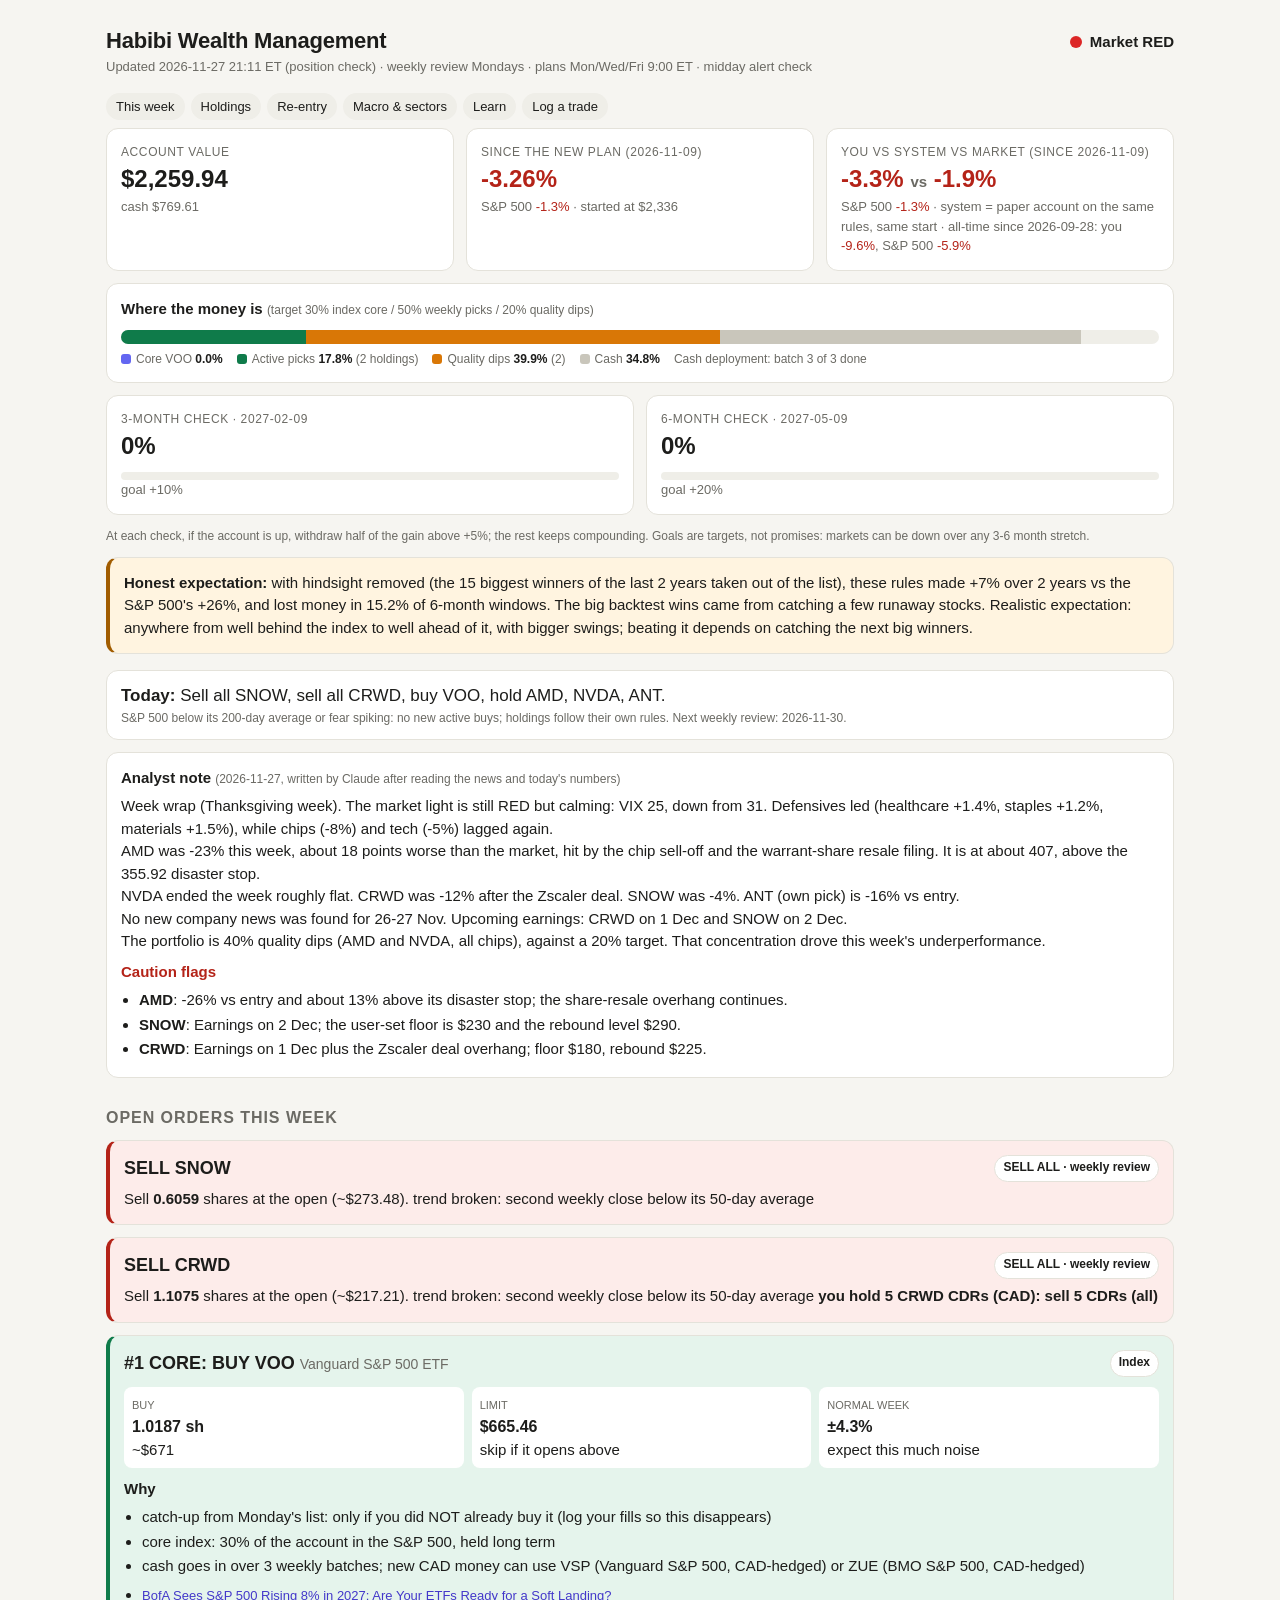
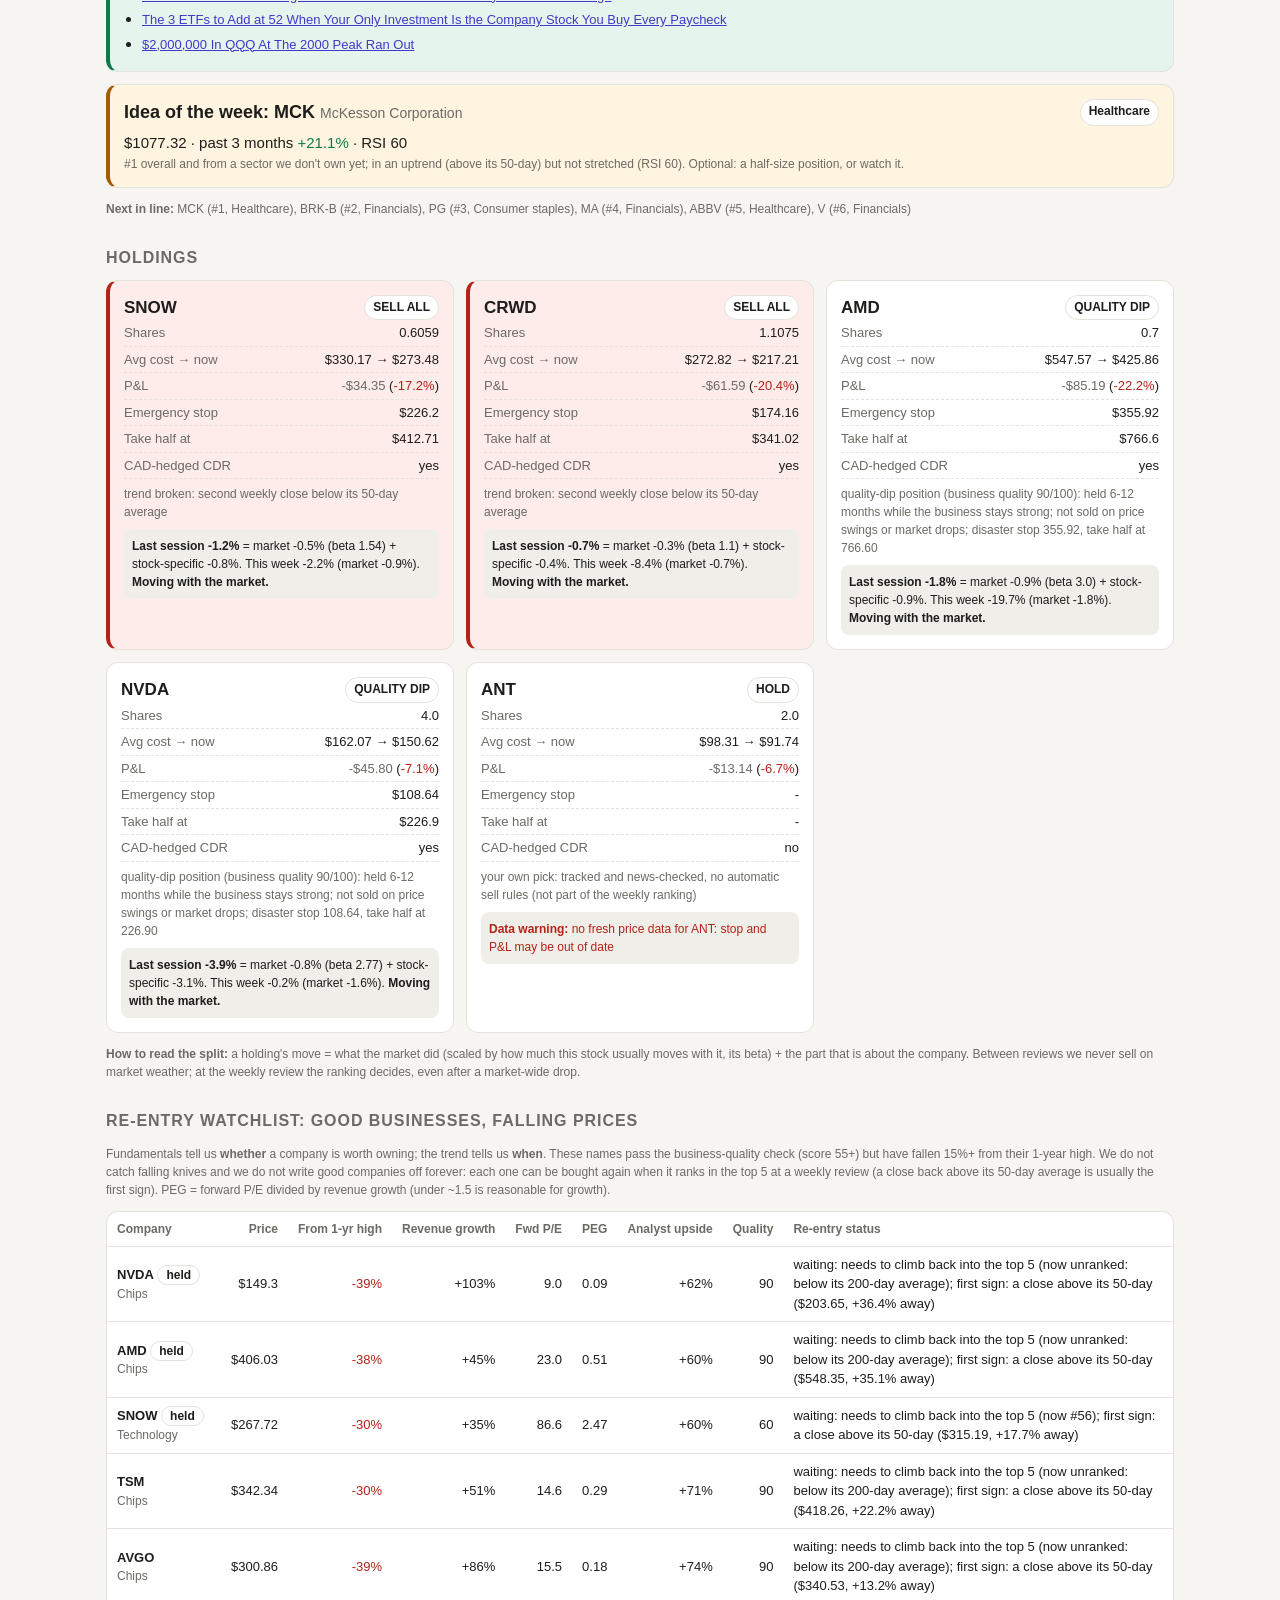
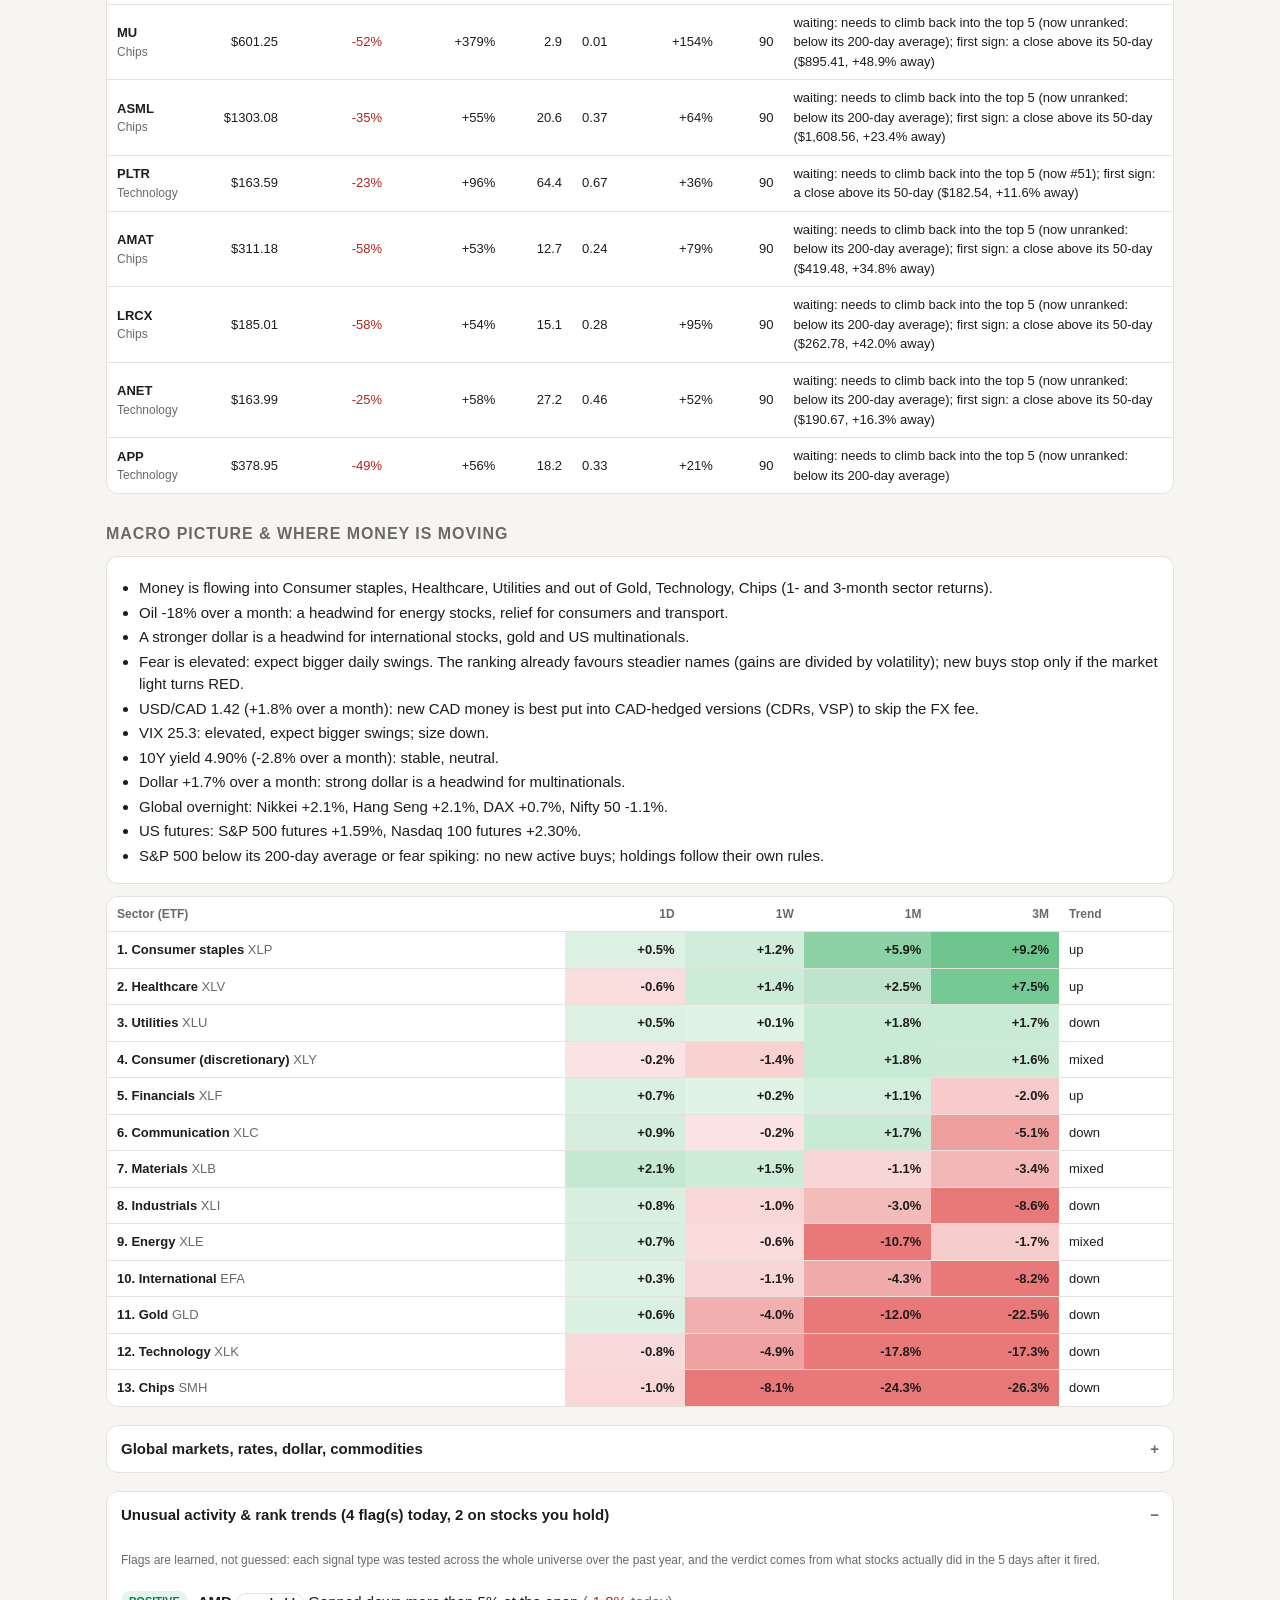
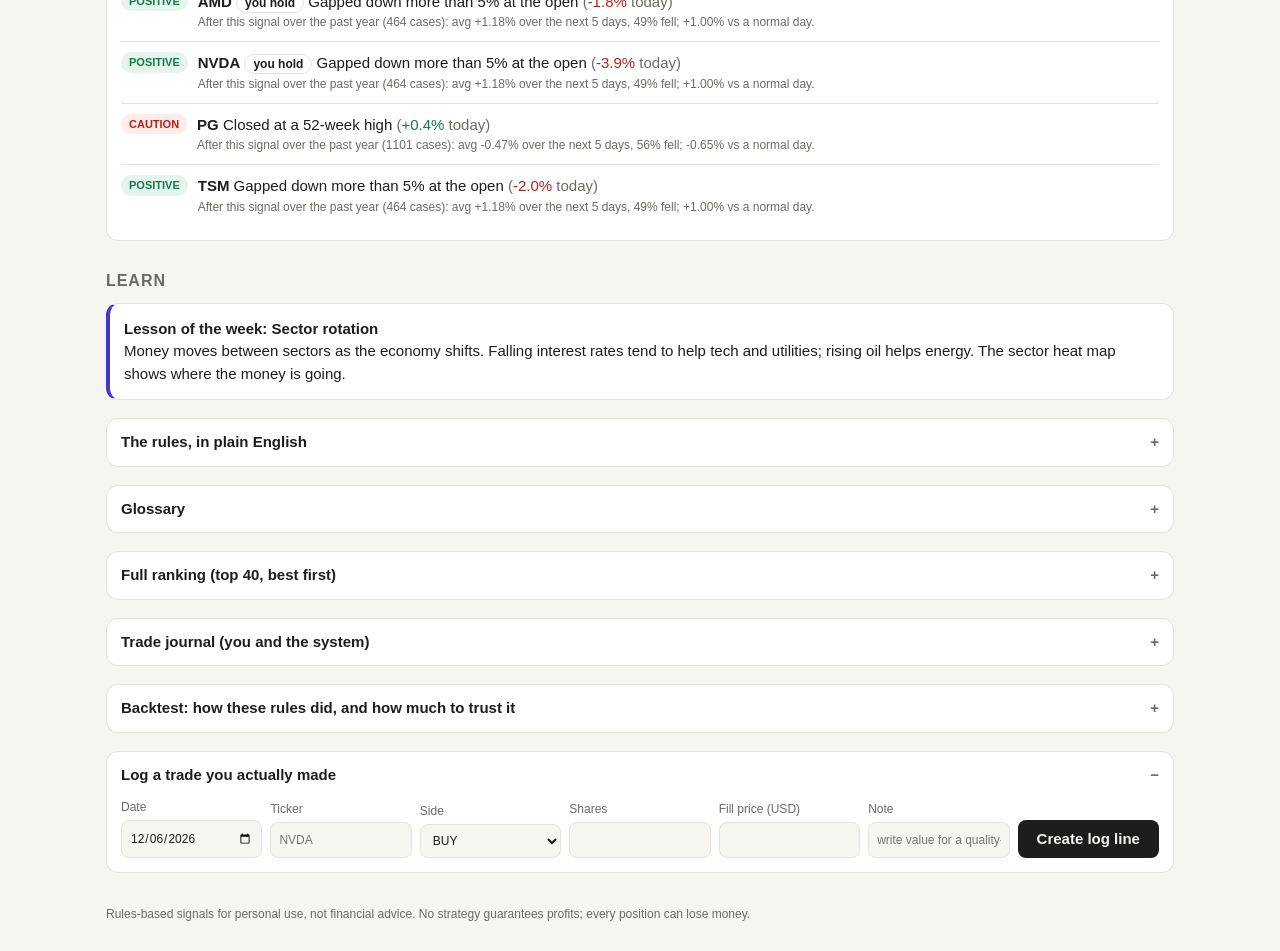
==== commit d16f5e52: "Habibi check 2026-11-27 21:12 ET" ====
--- a/docs/index.html
+++ b/docs/index.html
@@ -61,15 +61,15 @@
 .heat td.h{font-weight:600}.lesson{border-left:4px solid var(--acc)}
 .chk{display:grid;gap:12px;grid-template-columns:repeat(auto-fit,minmax(200px,1fr))}
 </style></head><body><div class="wrap">
-<header><div><h1>Habibi Wealth Management</h1><div class="sub">Updated 2026-11-27 12:29 ET (position check) · weekly review Mondays · plans Mon/Wed/Fri 9:00 ET · midday alert check</div></div>
+<header><div><h1>Habibi Wealth Management</h1><div class="sub">Updated 2026-11-27 21:11 ET (position check) · weekly review Mondays · plans Mon/Wed/Fri 9:00 ET · midday alert check</div></div>
 <div class="light"><span class="dot RED"></span>Market RED</div></header>
 <nav><a href="#orders">This week</a><a href="#holdings">Holdings</a><a href="#reentry">Re-entry</a><a href="#macro">Macro &amp; sectors</a><a href="#learn">Learn</a><a href="#log">Log a trade</a></nav>
 <div class="grid">
-<div class="card kpi"><div class="l">Account value</div><div class="v">$2,252.86</div><div class="sub">cash $769.61</div></div>
-<div class="card kpi"><div class="l">Since the new plan (2026-11-09)</div><div class="v"><span class="neg">-3.56%</span></div>
-<div class="sub">S&amp;P 500 <span class="neg">-1.1%</span> · started at $2,336</div></div>
-<div class="card kpi"><div class="l">You vs system vs market (since 2026-11-09)</div><div class="v"><span class="neg">-3.6%</span> <span class="mute" style="font-size:15px">vs</span> <span class="neg">-1.9%</span></div>
-<div class="sub">S&amp;P 500 <span class="neg">-1.1%</span> · system = paper account on the same rules, same start · all-time since 2026-09-28: you <span class="neg">-9.9%</span>, S&amp;P 500 <span class="neg">-5.8%</span></div></div>
+<div class="card kpi"><div class="l">Account value</div><div class="v">$2,259.94</div><div class="sub">cash $769.61</div></div>
+<div class="card kpi"><div class="l">Since the new plan (2026-11-09)</div><div class="v"><span class="neg">-3.26%</span></div>
+<div class="sub">S&amp;P 500 <span class="neg">-1.3%</span> · started at $2,336</div></div>
+<div class="card kpi"><div class="l">You vs system vs market (since 2026-11-09)</div><div class="v"><span class="neg">-3.3%</span> <span class="mute" style="font-size:15px">vs</span> <span class="neg">-1.9%</span></div>
+<div class="sub">S&amp;P 500 <span class="neg">-1.3%</span> · system = paper account on the same rules, same start · all-time since 2026-09-28: you <span class="neg">-9.6%</span>, S&amp;P 500 <span class="neg">-5.9%</span></div></div>
 </div>
 <div class="card" style="margin-top:12px"><b>Where the money is</b> <span class="note">(target 30% index core / 50% weekly picks / 20% quality dips)</span>
 <div class="sleeve"><i class="s-core" style="width:0.0%"></i><i class="s-act" style="width:17.8%"></i><i class="s-val" style="width:39.9%"></i><i class="s-cash" style="width:34.8%"></i></div>
@@ -85,14 +85,14 @@
 No new company news was found for 26-27 Nov. Upcoming earnings: CRWD on 1 Dec and SNOW on 2 Dec.
 The portfolio is 40% quality dips (AMD and NVDA, all chips), against a 20% target. That concentration drove this week&#x27;s underperformance.</div><div style="margin-top:8px"><b class="neg">Caution flags</b><ul class="why"><li><b>AMD</b>: -26% vs entry and about 13% above its disaster stop; the share-resale overhang continues.</li><li><b>SNOW</b>: Earnings on 2 Dec; the user-set floor is $230 and the rebound level $290.</li><li><b>CRWD</b>: Earnings on 1 Dec plus the Zscaler deal overhang; floor $180, rebound $225.</li></ul></div></div>
 <h2 id="orders">Open orders this week</h2><div class="stack">
-<div class="card order sell"><h3><span>SELL SNOW</span><span class="tag">SELL ALL · weekly review</span></h3><div>Sell <b>0.6059</b> shares at the open (~$275.31). trend broken: second weekly close below its 50-day average</div></div>
-<div class="card order sell"><h3><span>SELL CRWD</span><span class="tag">SELL ALL · weekly review</span></h3><div>Sell <b>1.1075</b> shares at the open (~$216.16). trend broken: second weekly close below its 50-day average <b>you hold 5 CRWD CDRs (CAD): sell 5 CDRs (all)</b></div></div>
+<div class="card order sell"><h3><span>SELL SNOW</span><span class="tag">SELL ALL · weekly review</span></h3><div>Sell <b>0.6059</b> shares at the open (~$273.48). trend broken: second weekly close below its 50-day average</div></div>
+<div class="card order sell"><h3><span>SELL CRWD</span><span class="tag">SELL ALL · weekly review</span></h3><div>Sell <b>1.1075</b> shares at the open (~$217.21). trend broken: second weekly close below its 50-day average <b>you hold 5 CRWD CDRs (CAD): sell 5 CDRs (all)</b></div></div>
 <div class="card order"><h3><span>#1 CORE: BUY VOO <span class="mute" style="font-weight:400;font-size:14px">Vanguard S&amp;P 500 ETF</span></span><span class="tag">Index</span></h3><div class="plan"><div><span>Buy</span><b><b>1.0187 sh</b></b>~$671</div><div><span>Limit</span><b><b>$665.46</b></b>skip if it opens above</div><div><span>Normal week</span><b><b>±4.3%</b></b>expect this much noise</div></div><b>Why</b><ul class="why"><li>catch-up from Monday&#x27;s list: only if you did NOT already buy it (log your fills so this disappears)</li><li>core index: 30% of the account in the S&amp;P 500, held long term</li><li>cash goes in over 3 weekly batches; new CAD money can use VSP (Vanguard S&amp;P 500, CAD-hedged) or ZUE (BMO S&amp;P 500, CAD-hedged)</li></ul><ul class="why news"><li><a href="https://finance.yahoo.com/markets/stocks/articles/bofa-sees-p-500-rising-110800608.html" target="_blank" rel="noopener">BofA Sees S&amp;P 500 Rising 8% in 2027: Are Your ETFs Ready for a Soft Landing?</a></li><li><a href="https://247wallst.com/investing/etf/2026/11/27/the-3-etfs-to-add-at-52-when-your-only-investment-is-the-company-stock-you-buy-every-paycheck/" target="_blank" rel="noopener">The 3 ETFs to Add at 52 When Your Only Investment Is the Company Stock You Buy Every Paycheck</a></li><li><a href="https://www.trefis.com/stock/qqq/articles/629194/2-000-000-in-qqq-at-the-2000-peak-ran-out/2026-11-26" target="_blank" rel="noopener">$2,000,000 In QQQ At The 2000 Peak Ran Out</a></li></ul></div>
 </div>
 <div class="card order warn" style="margin-top:12px"><h3><span>Idea of the week: MCK <span class="mute" style="font-weight:400;font-size:14px">McKesson Corporation</span></span><span class="tag">Healthcare</span></h3><div>$1077.32 · past 3 months <span class="pos">+21.1%</span> · RSI 60</div><div class="note">#1 overall and from a sector we don&#x27;t own yet; in an uptrend (above its 50-day) but not stretched (RSI 60). Optional: a half-size position, or watch it.</div></div>
 <p class="note"><b>Next in line:</b> MCK (#1, Healthcare), BRK-B (#2, Financials), PG (#3, Consumer staples), MA (#4, Financials), ABBV (#5, Healthcare), V (#6, Financials)</p>
 <h2 id="holdings">Holdings</h2>
-<div class="hold"><div class="card hc order sell"><h3><span>SNOW</span><span class="tag">SELL ALL</span></h3><div class="row"><span>Shares</span><span>0.6059</span></div><div class="row"><span>Avg cost → now</span><span>$330.17 → $275.31</span></div><div class="row"><span>P&amp;L</span><span><span class="neg">-$33.24</span> (<span class="neg">-16.6%</span>)</span></div><div class="row"><span>Emergency stop</span><span>$226.2</span></div><div class="row"><span>Take half at</span><span>$412.71</span></div><div class="row"><span>CAD-hedged CDR</span><span>yes</span></div><div class="note" style="margin-top:6px">trend broken: second weekly close below its 50-day average</div><div class="split"><b>Last session +2.8%</b> = market +2.2% (beta 1.55) + stock-specific +0.6%. This week +2.5% (market +2.4%). <b>Moving with the market.</b></div></div><div class="card hc order sell"><h3><span>CRWD</span><span class="tag">SELL ALL</span></h3><div class="row"><span>Shares</span><span>1.1075</span></div><div class="row"><span>Avg cost → now</span><span>$272.82 → $216.16</span></div><div class="row"><span>P&amp;L</span><span><span class="neg">-$62.75</span> (<span class="neg">-20.8%</span>)</span></div><div class="row"><span>Emergency stop</span><span>$174.16</span></div><div class="row"><span>Take half at</span><span>$341.02</span></div><div class="row"><span>CAD-hedged CDR</span><span>yes</span></div><div class="note" style="margin-top:6px">trend broken: second weekly close below its 50-day average</div><div class="split"><b>Last session +3.3%</b> = market +1.6% (beta 1.12) + stock-specific +1.7%. This week -11.2% (market +1.7%). <b>Moving with the market.</b></div></div><div class="card hc "><h3><span>AMD</span><span class="tag">QUALITY DIP</span></h3><div class="row"><span>Shares</span><span>0.7</span></div><div class="row"><span>Avg cost → now</span><span>$547.57 → $418.66</span></div><div class="row"><span>P&amp;L</span><span><span class="neg">-$90.24</span> (<span class="neg">-23.5%</span>)</span></div><div class="row"><span>Emergency stop</span><span>$355.92</span></div><div class="row"><span>Take half at</span><span>$766.6</span></div><div class="row"><span>CAD-hedged CDR</span><span>yes</span></div><div class="note" style="margin-top:6px">quality-dip position (business quality 90/100): held 6-12 months while the business stays strong; not sold on price swings or market drops; disaster stop 355.92, take half at 766.60</div><div class="split"><b>Last session +3.1%</b> = market +4.3% (beta 3.0) + stock-specific -1.2%. This week -14.4% (market +4.7%). <b>Moving with the market.</b></div></div><div class="card hc "><h3><span>NVDA</span><span class="tag">QUALITY DIP</span></h3><div class="row"><span>Shares</span><span>4.0</span></div><div class="row"><span>Avg cost → now</span><span>$162.07 → $149.43</span></div><div class="row"><span>P&amp;L</span><span><span class="neg">-$50.54</span> (<span class="neg">-7.8%</span>)</span></div><div class="row"><span>Emergency stop</span><span>$108.64</span></div><div class="row"><span>Take half at</span><span>$226.9</span></div><div class="row"><span>CAD-hedged CDR</span><span>yes</span></div><div class="note" style="margin-top:6px">quality-dip position (business quality 90/100): held 6-12 months while the business stays strong; not sold on price swings or market drops; disaster stop 108.64, take half at 226.90</div><div class="split"><b>Last session +0.1%</b> = market +3.9% (beta 2.73) + stock-specific -3.8%. This week +2.4% (market +4.2%). <b>Moving with the market.</b></div></div><div class="card hc "><h3><span>ANT</span><span class="tag">HOLD</span></h3><div class="row"><span>Shares</span><span>2.0</span></div><div class="row"><span>Avg cost → now</span><span>$98.31 → $93.12</span></div><div class="row"><span>P&amp;L</span><span><span class="neg">-$10.38</span> (<span class="neg">-5.3%</span>)</span></div><div class="row"><span>Emergency stop</span><span>-</span></div><div class="row"><span>Take half at</span><span>-</span></div><div class="row"><span>CAD-hedged CDR</span><span>no</span></div><div class="note" style="margin-top:6px">your own pick: tracked and news-checked, no automatic sell rules (not part of the weekly ranking)</div><div class="split neg"><b>Data warning:</b> no fresh price data for ANT: stop and P&amp;L may be out of date</div></div></div>
+<div class="hold"><div class="card hc order sell"><h3><span>SNOW</span><span class="tag">SELL ALL</span></h3><div class="row"><span>Shares</span><span>0.6059</span></div><div class="row"><span>Avg cost → now</span><span>$330.17 → $273.48</span></div><div class="row"><span>P&amp;L</span><span><span class="neg">-$34.35</span> (<span class="neg">-17.2%</span>)</span></div><div class="row"><span>Emergency stop</span><span>$226.2</span></div><div class="row"><span>Take half at</span><span>$412.71</span></div><div class="row"><span>CAD-hedged CDR</span><span>yes</span></div><div class="note" style="margin-top:6px">trend broken: second weekly close below its 50-day average</div><div class="split"><b>Last session -1.2%</b> = market -0.5% (beta 1.54) + stock-specific -0.8%. This week -2.2% (market -0.9%). <b>Moving with the market.</b></div></div><div class="card hc order sell"><h3><span>CRWD</span><span class="tag">SELL ALL</span></h3><div class="row"><span>Shares</span><span>1.1075</span></div><div class="row"><span>Avg cost → now</span><span>$272.82 → $217.21</span></div><div class="row"><span>P&amp;L</span><span><span class="neg">-$61.59</span> (<span class="neg">-20.4%</span>)</span></div><div class="row"><span>Emergency stop</span><span>$174.16</span></div><div class="row"><span>Take half at</span><span>$341.02</span></div><div class="row"><span>CAD-hedged CDR</span><span>yes</span></div><div class="note" style="margin-top:6px">trend broken: second weekly close below its 50-day average</div><div class="split"><b>Last session -0.7%</b> = market -0.3% (beta 1.1) + stock-specific -0.4%. This week -8.4% (market -0.7%). <b>Moving with the market.</b></div></div><div class="card hc "><h3><span>AMD</span><span class="tag">QUALITY DIP</span></h3><div class="row"><span>Shares</span><span>0.7</span></div><div class="row"><span>Avg cost → now</span><span>$547.57 → $425.86</span></div><div class="row"><span>P&amp;L</span><span><span class="neg">-$85.19</span> (<span class="neg">-22.2%</span>)</span></div><div class="row"><span>Emergency stop</span><span>$355.92</span></div><div class="row"><span>Take half at</span><span>$766.6</span></div><div class="row"><span>CAD-hedged CDR</span><span>yes</span></div><div class="note" style="margin-top:6px">quality-dip position (business quality 90/100): held 6-12 months while the business stays strong; not sold on price swings or market drops; disaster stop 355.92, take half at 766.60</div><div class="split"><b>Last session -1.8%</b> = market -0.9% (beta 3.0) + stock-specific -0.9%. This week -19.7% (market -1.8%). <b>Moving with the market.</b></div></div><div class="card hc "><h3><span>NVDA</span><span class="tag">QUALITY DIP</span></h3><div class="row"><span>Shares</span><span>4.0</span></div><div class="row"><span>Avg cost → now</span><span>$162.07 → $150.62</span></div><div class="row"><span>P&amp;L</span><span><span class="neg">-$45.80</span> (<span class="neg">-7.1%</span>)</span></div><div class="row"><span>Emergency stop</span><span>$108.64</span></div><div class="row"><span>Take half at</span><span>$226.9</span></div><div class="row"><span>CAD-hedged CDR</span><span>yes</span></div><div class="note" style="margin-top:6px">quality-dip position (business quality 90/100): held 6-12 months while the business stays strong; not sold on price swings or market drops; disaster stop 108.64, take half at 226.90</div><div class="split"><b>Last session -3.9%</b> = market -0.8% (beta 2.77) + stock-specific -3.1%. This week -0.2% (market -1.6%). <b>Moving with the market.</b></div></div><div class="card hc "><h3><span>ANT</span><span class="tag">HOLD</span></h3><div class="row"><span>Shares</span><span>2.0</span></div><div class="row"><span>Avg cost → now</span><span>$98.31 → $91.74</span></div><div class="row"><span>P&amp;L</span><span><span class="neg">-$13.14</span> (<span class="neg">-6.7%</span>)</span></div><div class="row"><span>Emergency stop</span><span>-</span></div><div class="row"><span>Take half at</span><span>-</span></div><div class="row"><span>CAD-hedged CDR</span><span>no</span></div><div class="note" style="margin-top:6px">your own pick: tracked and news-checked, no automatic sell rules (not part of the weekly ranking)</div><div class="split neg"><b>Data warning:</b> no fresh price data for ANT: stop and P&amp;L may be out of date</div></div></div>
 <p class="note"><b>How to read the split:</b> a holding's move = what the market did (scaled by how much this stock usually moves with it, its beta) + the part that is about the company. Between reviews we never sell on market weather; at the weekly review the ranking decides, even after a market-wide drop.</p>
 <h2 id="reentry">Re-entry watchlist: good businesses, falling prices</h2><p class="note">Fundamentals tell us <b>whether</b> a company is worth owning; the trend tells us <b>when</b>. These names pass the business-quality check (score 55+) but have fallen 15%+ from their 1-year high. We do not catch falling knives and we do not write good companies off forever: each one can be bought again when it ranks in the top 5 at a weekly review (a close back above its 50-day average is usually the first sign). PEG = forward P/E divided by revenue growth (under ~1.5 is reasonable for growth).</p><div class="tbl"><table><tr><th class="l">Company</th><th>Price</th><th>From 1-yr high</th><th>Revenue growth</th><th>Fwd P/E</th><th>PEG</th><th>Analyst upside</th><th>Quality</th><th class="l">Re-entry status</th></tr><tr><td class="l"><b>NVDA</b> <span class=tag>held</span><div class="note">Chips</div></td><td>$149.3</td><td class="neg">-39%</td><td>+103%</td><td>9.0</td><td>0.09</td><td>+62%</td><td>90</td><td class="l" style="white-space:normal;min-width:220px">waiting: needs to climb back into the top 5 (now unranked: below its 200-day average); first sign: a close above its 50-day ($203.65, +36.4% away)</td></tr><tr><td class="l"><b>AMD</b> <span class=tag>held</span><div class="note">Chips</div></td><td>$406.03</td><td class="neg">-38%</td><td>+45%</td><td>23.0</td><td>0.51</td><td>+60%</td><td>90</td><td class="l" style="white-space:normal;min-width:220px">waiting: needs to climb back into the top 5 (now unranked: below its 200-day average); first sign: a close above its 50-day ($548.35, +35.1% away)</td></tr><tr><td class="l"><b>SNOW</b> <span class=tag>held</span><div class="note">Technology</div></td><td>$267.72</td><td class="neg">-30%</td><td>+35%</td><td>86.6</td><td>2.47</td><td>+60%</td><td>60</td><td class="l" style="white-space:normal;min-width:220px">waiting: needs to climb back into the top 5 (now #56); first sign: a close above its 50-day ($315.19, +17.7% away)</td></tr><tr><td class="l"><b>TSM</b><div class="note">Chips</div></td><td>$342.34</td><td class="neg">-30%</td><td>+51%</td><td>14.6</td><td>0.29</td><td>+71%</td><td>90</td><td class="l" style="white-space:normal;min-width:220px">waiting: needs to climb back into the top 5 (now unranked: below its 200-day average); first sign: a close above its 50-day ($418.26, +22.2% away)</td></tr><tr><td class="l"><b>AVGO</b><div class="note">Chips</div></td><td>$300.86</td><td class="neg">-39%</td><td>+86%</td><td>15.5</td><td>0.18</td><td>+74%</td><td>90</td><td class="l" style="white-space:normal;min-width:220px">waiting: needs to climb back into the top 5 (now unranked: below its 200-day average); first sign: a close above its 50-day ($340.53, +13.2% away)</td></tr><tr><td class="l"><b>MU</b><div class="note">Chips</div></td><td>$601.25</td><td class="neg">-52%</td><td>+379%</td><td>2.9</td><td>0.01</td><td>+154%</td><td>90</td><td class="l" style="white-space:normal;min-width:220px">waiting: needs to climb back into the top 5 (now unranked: below its 200-day average); first sign: a close above its 50-day ($895.41, +48.9% away)</td></tr><tr><td class="l"><b>ASML</b><div class="note">Chips</div></td><td>$1303.08</td><td class="neg">-35%</td><td>+55%</td><td>20.6</td><td>0.37</td><td>+64%</td><td>90</td><td class="l" style="white-space:normal;min-width:220px">waiting: needs to climb back into the top 5 (now unranked: below its 200-day average); first sign: a close above its 50-day ($1,608.56, +23.4% away)</td></tr><tr><td class="l"><b>PLTR</b><div class="note">Technology</div></td><td>$163.59</td><td class="neg">-23%</td><td>+96%</td><td>64.4</td><td>0.67</td><td>+36%</td><td>90</td><td class="l" style="white-space:normal;min-width:220px">waiting: needs to climb back into the top 5 (now #51); first sign: a close above its 50-day ($182.54, +11.6% away)</td></tr><tr><td class="l"><b>AMAT</b><div class="note">Chips</div></td><td>$311.18</td><td class="neg">-58%</td><td>+53%</td><td>12.7</td><td>0.24</td><td>+79%</td><td>90</td><td class="l" style="white-space:normal;min-width:220px">waiting: needs to climb back into the top 5 (now unranked: below its 200-day average); first sign: a close above its 50-day ($419.48, +34.8% away)</td></tr><tr><td class="l"><b>LRCX</b><div class="note">Chips</div></td><td>$185.01</td><td class="neg">-58%</td><td>+54%</td><td>15.1</td><td>0.28</td><td>+95%</td><td>90</td><td class="l" style="white-space:normal;min-width:220px">waiting: needs to climb back into the top 5 (now unranked: below its 200-day average); first sign: a close above its 50-day ($262.78, +42.0% away)</td></tr><tr><td class="l"><b>ANET</b><div class="note">Technology</div></td><td>$163.99</td><td class="neg">-25%</td><td>+58%</td><td>27.2</td><td>0.46</td><td>+52%</td><td>90</td><td class="l" style="white-space:normal;min-width:220px">waiting: needs to climb back into the top 5 (now unranked: below its 200-day average); first sign: a close above its 50-day ($190.67, +16.3% away)</td></tr><tr><td class="l"><b>APP</b><div class="note">Technology</div></td><td>$378.95</td><td class="neg">-49%</td><td>+56%</td><td>18.2</td><td>0.33</td><td>+21%</td><td>90</td><td class="l" style="white-space:normal;min-width:220px">waiting: needs to climb back into the top 5 (now unranked: below its 200-day average)</td></tr></table></div>
 <h2 id="macro">Macro picture &amp; where money is moving</h2><div class="card"><ul class="why"><li>Money is flowing into Consumer staples, Healthcare, Utilities and out of Gold, Technology, Chips (1- and 3-month sector returns).</li><li>Oil -18% over a month: a headwind for energy stocks, relief for consumers and transport.</li><li>A stronger dollar is a headwind for international stocks, gold and US multinationals.</li><li>Fear is elevated: expect bigger daily swings. The ranking already favours steadier names (gains are divided by volatility); new buys stop only if the market light turns RED.</li><li>USD/CAD 1.42 (+1.8% over a month): new CAD money is best put into CAD-hedged versions (CDRs, VSP) to skip the FX fee.</li><li>VIX 25.3: elevated, expect bigger swings; size down.</li><li>10Y yield 4.90% (-2.8% over a month): stable, neutral.</li><li>Dollar +1.7% over a month: strong dollar is a headwind for multinationals.</li><li>Global overnight: Nikkei +2.1%, Hang Seng +2.1%, DAX +0.7%, Nifty 50 -1.1%.</li><li>US futures: S&amp;P 500 futures +1.59%, Nasdaq 100 futures +2.30%.</li><li>S&amp;P 500 below its 200-day average or fear spiking: no new active buys; holdings follow their own rules.</li></ul></div>
@@ -121,7 +121,7 @@
 <li><b>New cash</b> goes in over 3 weekly batches. No buys within 3 trading days of an earnings report.</li></ol></details>
 <details class="sec"><summary>Glossary</summary><div class="tbl"><table><tr><td class="l"><b>Momentum</b></td><td class="l" style="white-space:normal">How much a price has risen over recent months. Winners tend to keep winning for a while.</td></tr><tr><td class="l"><b>ATR</b></td><td class="l" style="white-space:normal">Average True Range: the size of a normal day&#x27;s move, in dollars. Used to set stops and sizes.</td></tr><tr><td class="l"><b>Stop</b></td><td class="l" style="white-space:normal">A pre-set price where we sell to cap the damage if something goes badly wrong.</td></tr><tr><td class="l"><b>50-day / 200-day average</b></td><td class="l" style="white-space:normal">The average price over the last 50 / 200 trading days. Above = uptrend.</td></tr><tr><td class="l"><b>Beta</b></td><td class="l" style="white-space:normal">How much a stock usually moves when the S&amp;P 500 moves 1%. Beta 1.5 = moves about 1.5%.</td></tr><tr><td class="l"><b>Rebalance</b></td><td class="l" style="white-space:normal">Bringing each part of the account back to its target share.</td></tr><tr><td class="l"><b>Sector ETF</b></td><td class="l" style="white-space:normal">One fund that holds a whole sector (e.g. XLE = US energy companies).</td></tr><tr><td class="l"><b>CDR</b></td><td class="l" style="white-space:normal">Canadian Depositary Receipt: a CAD-priced, currency-hedged version of a US stock on the Canadian exchange.</td></tr><tr><td class="l"><b>Drawdown</b></td><td class="l" style="white-space:normal">How far the account is below its highest value.</td></tr><tr><td class="l"><b>VIX</b></td><td class="l" style="white-space:normal">The market&#x27;s &#x27;fear gauge&#x27;. Below 20 is calm; above 28 is stressed.</td></tr></table></div></details>
 <details class="sec" id="ranking"><summary>Full ranking (top 40, best first)</summary><p class="note"><b>Past 1M / Past 3M</b> = how much the stock already moved (history, not a forecast). <b>Target range</b> = a typical to strong move over the next 1–2 weeks, based on how much the stock normally swings; judge it at the weekly review on <b>next Monday</b>. <b>Analyst target</b> = Wall Street consensus 12-month price. Only the top 3 are bought; "Next in line" names replace a holding that drops out.</p><div class="tbl"><table><tr><th class="stick l">Rank · Ticker</th><th class="l">Status</th><th>Price</th><th>Past 1M</th><th>Past 3M</th><th>Target range (1–2 wk)</th><th>Analyst target (12-mo)</th><th>Fwd P/E</th><th>Earnings</th></tr><tr><td class="stick l"><b>1. MCK</b><div class="note">McKesson Corporation</div></td><td class="l"><span class="st next">NEXT IN LINE</span></td><td>$1077.32</td><td><span class="pos">+11.4%</span></td><td><span class="pos">+21.1%</span></td><td>$1134.31 – $1191.3<div class="note">+5.3% to +10.6%</div></td><td>$1174.29<div class="note">+9.0%</div></td><td>20.5</td><td>2027-02-03</td></tr><tr><td class="stick l"><b>2. BRK-B</b><div class="note">Berkshire Hathaway Inc</div></td><td class="l"><span class="st next">NEXT IN LINE</span></td><td>$579.32</td><td><span class="pos">+6.7%</span></td><td><span class="pos">+15.0%</span></td><td>$600.16 – $620.99<div class="note">+3.6% to +7.2%</div></td><td>$564.67<div class="note">-2.5%</div></td><td>25.4</td><td>-</td></tr><tr><td class="stick l"><b>3. PG</b><div class="note">Procter &amp; Gamble C</div></td><td class="l"><span class="st next">NEXT IN LINE</span></td><td>$173.23</td><td><span class="pos">+8.8%</span></td><td><span class="pos">+21.8%</span></td><td>$180.27 – $187.31<div class="note">+4.1% to +8.1%</div></td><td>$176.7<div class="note">+2.0%</div></td><td>23.3</td><td>2027-01-22</td></tr><tr><td class="stick l"><b>4. MA</b><div class="note">Mastercard Incorporate</div></td><td class="l"><span class="st next">NEXT IN LINE</span></td><td>$659.97</td><td><span class="pos">+8.2%</span></td><td><span class="pos">+11.7%</span></td><td>$693.27 – $726.57<div class="note">+5.0% to +10.1%</div></td><td>$722.73<div class="note">+9.5%</div></td><td>28.5</td><td>2027-01-28</td></tr><tr><td class="stick l"><b>5. ABBV</b><div class="note">AbbVie Inc.</div></td><td class="l"><span class="st next">NEXT IN LINE</span></td><td>$294.48</td><td><span class="pos">+2.8%</span></td><td><span class="pos">+14.8%</span></td><td>$310.75 – $327.03<div class="note">+5.5% to +11.1%</div></td><td>$317.15<div class="note">+7.7%</div></td><td>18.2</td><td>2027-02-03</td></tr><tr><td class="stick l"><b>6. V</b><div class="note">Visa Inc.</div></td><td class="l"><span class="st next">NEXT IN LINE</span></td><td>$424.39</td><td><span class="pos">+5.8%</span></td><td><span class="pos">+12.0%</span></td><td>$445.21 – $466.03<div class="note">+4.9% to +9.8%</div></td><td>$454.1<div class="note">+7.0%</div></td><td>24.8</td><td>2027-01-26</td></tr><tr><td class="stick l"><b>7. COST</b><div class="note">Costco Wholesale Corpo</div></td><td class="l"><span class="mute">-</span></td><td>$1086.81</td><td><span class="pos">+12.8%</span></td><td><span class="pos">+19.7%</span></td><td>$1128.22 – $1169.64<div class="note">+3.8% to +7.6%</div></td><td>$1083.69<div class="note">-0.3%</div></td><td>43.4</td><td>2026-12-10</td></tr><tr><td class="stick l"><b>8. KO</b><div class="note">Coca-Cola Company (The</div></td><td class="l"><span class="mute">-</span></td><td>$97.59</td><td><span class="pos">+7.0%</span></td><td><span class="pos">+10.2%</span></td><td>$101.72 – $105.84<div class="note">+4.2% to +8.5%</div></td><td>$99.84<div class="note">+2.3%</div></td><td>27.6</td><td>2027-02-09</td></tr><tr><td class="stick l"><b>9. TMO</b><div class="note">Thermo Fisher Scientif</div></td><td class="l"><span class="mute">-</span></td><td>$685.52</td><td><span class="neg">-1.1%</span></td><td><span class="pos">+8.8%</span></td><td>$731.16 – $776.8<div class="note">+6.7% to +13.3%</div></td><td>$755.12<div class="note">+10.2%</div></td><td>24.7</td><td>2027-01-28</td></tr><tr><td class="stick l"><b>10. WMT</b><div class="note">Walmart Inc.</div></td><td class="l"><span class="mute">-</span></td><td>$131.94</td><td><span class="pos">+10.6%</span></td><td><span class="pos">+28.6%</span></td><td>$138.43 – $144.93<div class="note">+4.9% to +9.8%</div></td><td>$136.8<div class="note">+3.7%</div></td><td>40.9</td><td>2027-02-18</td></tr><tr><td class="stick l"><b>11. ICE</b><div class="note">Intercontinental Excha</div></td><td class="l"><span class="mute">-</span></td><td>$177.81</td><td><span class="pos">+14.4%</span></td><td><span class="pos">+10.6%</span></td><td>$186.75 – $195.69<div class="note">+5.0% to +10.1%</div></td><td>$193.53<div class="note">+8.8%</div></td><td>19.9</td><td>2027-02-04</td></tr><tr><td class="stick l"><b>12. XLV</b><div class="note">State Street Health Ca</div></td><td class="l"><span class="mute">-</span></td><td>$183.68</td><td><span class="pos">+2.5%</span></td><td><span class="pos">+7.5%</span></td><td>$191.82 – $199.96<div class="note">+4.4% to +8.9%</div></td><td>-</td><td>-</td><td>-</td></tr><tr><td class="stick l"><b>13. PGR</b><div class="note">Progressive Corporatio</div></td><td class="l"><span class="mute">-</span></td><td>$238.7</td><td><span class="pos">+5.8%</span></td><td><span class="pos">+9.7%</span></td><td>$250.52 – $262.33<div class="note">+5.0% to +9.9%</div></td><td>$234.24<div class="note">-1.9%</div></td><td>14.9</td><td>2027-01-27</td></tr><tr><td class="stick l"><b>14. WM</b><div class="note">Waste Management, Inc.</div></td><td class="l"><span class="mute">-</span></td><td>$247.29</td><td><span class="pos">+4.9%</span></td><td><span class="pos">+14.1%</span></td><td>$258.43 – $269.58<div class="note">+4.5% to +9.0%</div></td><td>$256.84<div class="note">+3.9%</div></td><td>27.7</td><td>2027-01-27</td></tr><tr><td class="stick l"><b>15. ZS</b><div class="note">Zscaler, Inc.</div></td><td class="l"><span class="mute">-</span></td><td>$230.86</td><td><span class="neg">-11.3%</span></td><td><span class="pos">+23.3%</span></td><td>$265.21 – $299.56<div class="note">+14.9% to +29.8%</div></td><td>$256.83<div class="note">+11.3%</div></td><td>41.0</td><td>-</td></tr><tr><td class="stick l"><b>16. LLY</b><div class="note">Eli Lilly and Company</div></td><td class="l"><span class="mute">-</span></td><td>$1392.22</td><td><span class="pos">+8.7%</span></td><td><span class="pos">+18.5%</span></td><td>$1487.52 – $1582.82<div class="note">+6.8% to +13.7%</div></td><td>$1470.06<div class="note">+5.6%</div></td><td>27.4</td><td>2027-02-03</td></tr><tr><td class="stick l"><b>17. XLP</b><div class="note">State Street Consumer </div></td><td class="l"><span class="mute">-</span></td><td>$92.3</td><td><span class="pos">+5.9%</span></td><td><span class="pos">+9.2%</span></td><td>$95.64 – $98.98<div class="note">+3.6% to +7.2%</div></td><td>-</td><td>-</td><td>-</td></tr><tr><td class="stick l"><b>18. VRTX</b><div class="note">Vertex Pharmaceuticals</div></td><td class="l"><span class="mute">-</span></td><td>$564.12</td><td><span class="pos">+8.3%</span></td><td><span class="pos">+3.0%</span></td><td>$602.37 – $640.61<div class="note">+6.8% to +13.6%</div></td><td>$595.36<div class="note">+5.5%</div></td><td>28.3</td><td>2027-02-11</td></tr><tr><td class="stick l"><b>19. HD</b><div class="note">Home Depot, Inc. (The)</div></td><td class="l"><span class="mute">-</span></td><td>$361.26</td><td><span class="pos">+13.4%</span></td><td><span class="pos">+10.7%</span></td><td>$382.54 – $403.82<div class="note">+5.9% to +11.8%</div></td><td>$375.41<div class="note">+3.9%</div></td><td>22.9</td><td>2027-02-23</td></tr><tr><td class="stick l"><b>20. PYPL</b><div class="note">PayPal Holdings, Inc.</div></td><td class="l"><span class="mute">-</span></td><td>$57.81</td><td><span class="pos">+3.1%</span></td><td><span class="neg">-5.7%</span></td><td>$61.67 – $65.52<div class="note">+6.7% to +13.3%</div></td><td>$57.45<div class="note">-0.6%</div></td><td>9.8</td><td>2027-02-02</td></tr><tr><td class="stick l"><b>21. SPOT</b><div class="note">Spotify Technology S.A</div></td><td class="l"><span class="mute">-</span></td><td>$616.46</td><td><span class="pos">+11.0%</span></td><td><span class="pos">+16.9%</span></td><td>$665.5 – $714.53<div class="note">+8.0% to +15.9%</div></td><td>$635.53<div class="note">+3.1%</div></td><td>36.0</td><td>2027-02-09</td></tr><tr><td class="stick l"><b>22. AAPL</b><div class="note">Apple Inc.</div></td><td class="l"><span class="mute">-</span></td><td>$355.58</td><td><span class="pos">+2.5%</span></td><td><span class="pos">+13.1%</span></td><td>$374.72 – $393.86<div class="note">+5.4% to +10.8%</div></td><td>$345.63<div class="note">-2.8%</div></td><td>33.6</td><td>2027-01-28</td></tr><tr><td class="stick l"><b>23. JNJ</b><div class="note">Johnson &amp; Johnson</div></td><td class="l"><span class="mute">-</span></td><td>$273.94</td><td><span class="pos">+2.4%</span></td><td><span class="pos">+3.6%</span></td><td>$288.9 – $303.86<div class="note">+5.5% to +10.9%</div></td><td>$279.85<div class="note">+2.2%</div></td><td>23.6</td><td>2027-01-26</td></tr><tr><td class="stick l"><b>24. SPGI</b><div class="note">S&amp;P Global Inc.</div></td><td class="l"><span class="mute">-</span></td><td>$460.74</td><td><span class="pos">+2.8%</span></td><td><span class="pos">+6.0%</span></td><td>$485.82 – $510.9<div class="note">+5.4% to +10.9%</div></td><td>$529.35<div class="note">+14.9%</div></td><td>22.8</td><td>2027-02-09</td></tr><tr><td class="stick l"><b>25. CMG</b><div class="note">Chipotle Mexican Grill</div></td><td class="l"><span class="mute">-</span></td><td>$37.4</td><td><span class="pos">+33.7%</span></td><td><span class="pos">+0.5%</span></td><td>$40.09 – $42.77<div class="note">+7.2% to +14.4%</div></td><td>$40.65<div class="note">+8.7%</div></td><td>28.3</td><td>2027-02-09</td></tr><tr><td class="stick l"><b>26. TOST</b><div class="note">Toast, Inc.</div></td><td class="l"><span class="mute">-</span></td><td>$33.71</td><td><span class="pos">+6.1%</span></td><td><span class="neg">-4.2%</span></td><td>$36.93 – $40.15<div class="note">+9.6% to +19.1%</div></td><td>$38.86<div class="note">+15.3%</div></td><td>19.0</td><td>2027-02-11</td></tr><tr><td class="stick l"><b>27. CVX</b><div class="note">Chevron Corporation</div></td><td class="l"><span class="mute">-</span></td><td>$210.95</td><td><span class="neg">-6.8%</span></td><td><span class="pos">+6.5%</span></td><td>$221.57 – $232.18<div class="note">+5.0% to +10.1%</div></td><td>$241.62<div class="note">+14.5%</div></td><td>12.8</td><td>2027-01-29</td></tr><tr><td class="stick l"><b>28. ORLY</b><div class="note">O&#x27;Reilly Automoti</div></td><td class="l"><span class="mute">-</span></td><td>$96.69</td><td><span class="pos">+7.6%</span></td><td><span class="pos">+10.1%</span></td><td>$101.46 – $106.23<div class="note">+4.9% to +9.9%</div></td><td>$106.41<div class="note">+10.1%</div></td><td>26.4</td><td>2027-02-10</td></tr><tr><td class="stick l"><b>29. MCD</b><div class="note">McDonald&#x27;s Corpor</div></td><td class="l"><span class="mute">-</span></td><td>$283.5</td><td><span class="pos">+13.6%</span></td><td><span class="pos">+9.8%</span></td><td>$297.41 – $311.33<div class="note">+4.9% to +9.8%</div></td><td>$299.0<div class="note">+5.5%</div></td><td>20.8</td><td>2027-02-11</td></tr><tr><td class="stick l"><b>30. COP</b><div class="note">ConocoPhillips</div></td><td class="l"><span class="mute">-</span></td><td>$135.02</td><td><span class="neg">-8.1%</span></td><td><span class="pos">+4.9%</span></td><td>$143.61 – $152.2<div class="note">+6.4% to +12.7%</div></td><td>$152.7<div class="note">+13.1%</div></td><td>11.7</td><td>2027-02-04</td></tr><tr><td class="stick l"><b>31. ABNB</b><div class="note">Airbnb, Inc.</div></td><td class="l"><span class="mute">-</span></td><td>$172.15</td><td><span class="pos">+2.0%</span></td><td><span class="neg">-6.6%</span></td><td>$187.15 – $202.14<div class="note">+8.7% to +17.4%</div></td><td>$205.88<div class="note">+19.6%</div></td><td>27.1</td><td>2027-02-11</td></tr><tr><td class="stick l"><b>32. LIN</b><div class="note">Linde plc</div></td><td class="l"><span class="mute">-</span></td><td>$524.61</td><td><span class="pos">+3.1%</span></td><td><span class="pos">+8.4%</span></td><td>$546.78 – $568.96<div class="note">+4.2% to +8.5%</div></td><td>$555.89<div class="note">+6.0%</div></td><td>26.8</td><td>2027-02-04</td></tr><tr><td class="stick l"><b>33. XLF</b><div class="note">State Street Financial</div></td><td class="l"><span class="mute">-</span></td><td>$56.51</td><td><span class="pos">+1.1%</span></td><td><span class="neg">-2.0%</span></td><td>$58.82 – $61.13<div class="note">+4.1% to +8.2%</div></td><td>-</td><td>-</td><td>-</td></tr><tr><td class="stick l"><b>34. SO</b><div class="note">Southern Company (The)</div></td><td class="l"><span class="mute">-</span></td><td>$95.0</td><td><span class="pos">+3.4%</span></td><td><span class="pos">+7.6%</span></td><td>$98.94 – $102.88<div class="note">+4.1% to +8.3%</div></td><td>$97.22<div class="note">+2.3%</div></td><td>19.2</td><td>-</td></tr><tr><td class="stick l"><b>35. PFE</b><div class="note">Pfizer, Inc.</div></td><td class="l"><span class="mute">-</span></td><td>$28.46</td><td><span class="neg">-3.1%</span></td><td><span class="pos">+3.1%</span></td><td>$29.95 – $31.45<div class="note">+5.3% to +10.5%</div></td><td>$30.22<div class="note">+6.2%</div></td><td>9.6</td><td>2027-02-02</td></tr><tr><td class="stick l"><b>36. LMT</b><div class="note">Lockheed Martin Corpor</div></td><td class="l"><span class="mute">-</span></td><td>$599.24</td><td><span class="neg">-3.8%</span></td><td><span class="pos">+6.5%</span></td><td>$638.57 – $677.91<div class="note">+6.6% to +13.1%</div></td><td>$660.86<div class="note">+10.3%</div></td><td>18.0</td><td>2027-01-26</td></tr><tr><td class="stick l"><b>37. PANW</b><div class="note">Palo Alto Networks, In</div></td><td class="l"><span class="mute">-</span></td><td>$356.14</td><td><span class="neg">-11.3%</span></td><td><span class="neg">-7.0%</span></td><td>$401.58 – $447.01<div class="note">+12.8% to +25.5%</div></td><td>$412.12<div class="note">+15.7%</div></td><td>72.4</td><td>2027-02-16</td></tr><tr><td class="stick l"><b>38. SYK</b><div class="note">Stryker Corporation</div></td><td class="l"><span class="mute">-</span></td><td>$332.9</td><td><span class="pos">+10.4%</span></td><td><span class="pos">+3.7%</span></td><td>$357.11 – $381.31<div class="note">+7.3% to +14.5%</div></td><td>$341.48<div class="note">+2.6%</div></td><td>20.4</td><td>2027-01-28</td></tr><tr><td class="stick l"><b>39. EOG</b><div class="note">EOG Resources, Inc.</div></td><td class="l"><span class="mute">-</span></td><td>$148.31</td><td><span class="neg">-7.9%</span></td><td><span class="pos">+3.3%</span></td><td>$157.75 – $167.2<div class="note">+6.4% to +12.7%</div></td><td>$167.59<div class="note">+13.0%</div></td><td>8.7</td><td>2027-02-23</td></tr><tr><td class="stick l"><b>40. MSFT</b><div class="note">Microsoft Corporation</div></td><td class="l"><span class="mute">-</span></td><td>$489.93</td><td><span class="neg">-7.6%</span></td><td><span class="neg">-2.8%</span></td><td>$527.63 – $565.33<div class="note">+7.7% to +15.4%</div></td><td>$637.36<div class="note">+30.1%</div></td><td>20.2</td><td>2027-01-27</td></tr></table></div></details>
-<details class="sec"><summary>Trade journal (you and the system)</summary><div class="grid"><div class="card kpi"><div class="l">Your account</div><div class="v"><span class="neg">-9.89%</span></div><div class="sub">$2,252.86</div></div><div class="card kpi"><div class="l">System paper account</div><div class="v"><span class="neg">-1.88%</span></div><div class="sub">$2,266.52 · realized <span class="">$0.00</span></div></div></div><div class="tbl" style="margin-top:12px"><table><tr><th class="l">Win/loss</th><th>Closed</th><th>Wins</th><th>Losses</th><th>Win rate</th><th>Avg win</th><th>Avg loss</th><th>Net realized</th></tr><tr><td class="l"><b>You</b></td><td>0</td><td>0</td><td>0</td><td>-</td><td>-</td><td>-</td><td><span class="">$0.00</span></td></tr><tr><td class="l"><b>System</b></td><td>0</td><td>0</td><td>0</td><td>-</td><td>-</td><td>-</td><td><span class="">$0.00</span></td></tr></table></div><p class="note">The system starts with the same capital and auto-executes every order it gives you: buys at the limit price, sells when the alert fires. Only your logged trades count for you.</p><div class="tbl"><table><tr><th>System holds</th><th>Shares</th><th>Cost</th><th>Price</th><th>P&amp;L</th><th>%</th><th class="l">Status</th></tr><tr><td><b>VOO</b></td><td>1.0321</td><td>$692.82</td><td>$668.26</td><td><span class="neg">-$25.35</span></td><td><span class="neg">-3.5%</span></td><td class="l">HOLD</td></tr><tr><td><b>MCK</b></td><td>0.09</td><td>$1071.45</td><td>$1077.2</td><td><span class="pos">+$0.52</span></td><td><span class="pos">+0.5%</span></td><td class="l">HOLD</td></tr><tr><td><b>ABBV</b></td><td>0.31</td><td>$294.22</td><td>$292.91</td><td><span class="neg">-$0.41</span></td><td><span class="neg">-0.5%</span></td><td class="l">HOLD</td></tr><tr><td><b>V</b></td><td>0.26</td><td>$426.88</td><td>$431.29</td><td><span class="pos">+$1.15</span></td><td><span class="pos">+1.0%</span></td><td class="l">HOLD</td></tr><tr><td><b>MA</b></td><td>0.16</td><td>$659.23</td><td>$668.48</td><td><span class="pos">+$1.48</span></td><td><span class="pos">+1.4%</span></td><td class="l">HOLD</td></tr><tr><td><b>KO</b></td><td>1.33</td><td>$96.63</td><td>$97.59</td><td><span class="pos">+$1.28</span></td><td><span class="pos">+1.0%</span></td><td class="l">HOLD</td></tr><tr><td><b>NVDA</b></td><td>0.45</td><td>$180.46</td><td>$149.43</td><td><span class="neg">-$13.96</span></td><td><span class="neg">-17.2%</span></td><td class="l">HOLD</td></tr><tr><td><b>TSM</b></td><td>0.21</td><td>$392.51</td><td>$351.54</td><td><span class="neg">-$8.60</span></td><td><span class="neg">-10.4%</span></td><td class="l">HOLD</td></tr><tr><td><b>PLTR</b></td><td>0.48</td><td>$170.89</td><td>$171.74</td><td><span class="pos">+$0.41</span></td><td><span class="pos">+0.5%</span></td><td class="l">HOLD</td></tr></table></div></details>
+<details class="sec"><summary>Trade journal (you and the system)</summary><div class="grid"><div class="card kpi"><div class="l">Your account</div><div class="v"><span class="neg">-9.60%</span></div><div class="sub">$2,259.94</div></div><div class="card kpi"><div class="l">System paper account</div><div class="v"><span class="neg">-1.92%</span></div><div class="sub">$2,265.64 · realized <span class="">$0.00</span></div></div></div><div class="tbl" style="margin-top:12px"><table><tr><th class="l">Win/loss</th><th>Closed</th><th>Wins</th><th>Losses</th><th>Win rate</th><th>Avg win</th><th>Avg loss</th><th>Net realized</th></tr><tr><td class="l"><b>You</b></td><td>0</td><td>0</td><td>0</td><td>-</td><td>-</td><td>-</td><td><span class="">$0.00</span></td></tr><tr><td class="l"><b>System</b></td><td>0</td><td>0</td><td>0</td><td>-</td><td>-</td><td>-</td><td><span class="">$0.00</span></td></tr></table></div><p class="note">The system starts with the same capital and auto-executes every order it gives you: buys at the limit price, sells when the alert fires. Only your logged trades count for you.</p><div class="tbl"><table><tr><th>System holds</th><th>Shares</th><th>Cost</th><th>Price</th><th>P&amp;L</th><th>%</th><th class="l">Status</th></tr><tr><td><b>VOO</b></td><td>1.0321</td><td>$692.82</td><td>$667.29</td><td><span class="neg">-$26.35</span></td><td><span class="neg">-3.7%</span></td><td class="l">HOLD</td></tr><tr><td><b>MCK</b></td><td>0.09</td><td>$1071.45</td><td>$1077.43</td><td><span class="pos">+$0.54</span></td><td><span class="pos">+0.6%</span></td><td class="l">HOLD</td></tr><tr><td><b>ABBV</b></td><td>0.31</td><td>$294.22</td><td>$292.75</td><td><span class="neg">-$0.46</span></td><td><span class="neg">-0.5%</span></td><td class="l">HOLD</td></tr><tr><td><b>V</b></td><td>0.26</td><td>$426.88</td><td>$430.35</td><td><span class="pos">+$0.90</span></td><td><span class="pos">+0.8%</span></td><td class="l">HOLD</td></tr><tr><td><b>MA</b></td><td>0.16</td><td>$659.23</td><td>$667.04</td><td><span class="pos">+$1.25</span></td><td><span class="pos">+1.2%</span></td><td class="l">HOLD</td></tr><tr><td><b>KO</b></td><td>1.33</td><td>$96.63</td><td>$97.67</td><td><span class="pos">+$1.38</span></td><td><span class="pos">+1.1%</span></td><td class="l">HOLD</td></tr><tr><td><b>NVDA</b></td><td>0.45</td><td>$180.46</td><td>$150.62</td><td><span class="neg">-$13.43</span></td><td><span class="neg">-16.5%</span></td><td class="l">HOLD</td></tr><tr><td><b>TSM</b></td><td>0.21</td><td>$392.51</td><td>$350.37</td><td><span class="neg">-$8.85</span></td><td><span class="neg">-10.7%</span></td><td class="l">HOLD</td></tr><tr><td><b>PLTR</b></td><td>0.48</td><td>$170.89</td><td>$172.25</td><td><span class="pos">+$0.65</span></td><td><span class="pos">+0.8%</span></td><td class="l">HOLD</td></tr></table></div></details>
 <details class="sec"><summary>Backtest: how these rules did, and how much to trust it</summary><p class="note">Simulated 30% S&amp;P 500 + 70% active, decisions on Friday close, filled at Monday open, 0.1% cost each way, 2024-11-07 to 2026-11-05; results shown for each year, but the settings were chosen after seeing both years. <b>Big caveat:</b> the stock list was built in 2026, so it contains the stocks that went on to win (survivorship bias). With the 15 biggest winners removed, the rules fall well behind simply holding the S&amp;P 500. Read the "CHOSEN" row as a best case and its "minus the 15 biggest winners" row as the sober case. The sector-ETF-only version is less exposed to this bias (its list was also picked in 2026) and roughly matched the index with a smaller worst drop.</p><div class="tbl"><table><tr><th class="l">Rulebook</th><th>2 years</th><th>Year 1</th><th>Year 2</th><th>Worst drop</th><th>6-mo windows +10%</th><th>6-mo windows losing</th></tr><tr><td class="l" style="white-space:normal">S1 S0 minus the 15 biggest winners (hindsight-bias check)</td><td><span class="pos">+2.9%</span></td><td><span class="pos">+4.9%</span></td><td><span class="neg">-2.2%</span></td><td>-21.1%</td><td>11.5%</td><td>19.0%</td></tr><tr><td class="l" style="white-space:normal">S3 sector/asset ETFs only, top 3</td><td><span class="pos">+25.6%</span></td><td><span class="pos">+14.2%</span></td><td><span class="pos">+10.7%</span></td><td>-10.0%</td><td>51.3%</td><td>1.3%</td></tr><tr><td class="l" style="white-space:normal">T2 S0, tech+chips max 2 combined</td><td><span class="pos">+37.5%</span></td><td><span class="pos">+31.3%</span></td><td><span class="pos">+3.5%</span></td><td>-18.0%</td><td>66.3%</td><td>4.3%</td></tr><tr><td class="l" style="white-space:normal">T3 CHOSEN: S0 with tech+chips max 3 combined (2 per sector)</td><td><span class="pos">+62.7%</span></td><td><span class="pos">+45.5%</span></td><td><span class="pos">+10.0%</span></td><td>-18.0%</td><td>85.6%</td><td>1.1%</td></tr><tr><td class="l" style="white-space:normal">T4 S0, tech+chips max 4 (2 software + 2 chips)</td><td><span class="pos">+76.6%</span></td><td><span class="pos">+41.7%</span></td><td><span class="pos">+19.8%</span></td><td>-18.0%</td><td>94.4%</td><td>0.3%</td></tr><tr><td class="l" style="white-space:normal">T3x T3 minus the 15 biggest winners</td><td><span class="pos">+7.2%</span></td><td><span class="pos">+4.6%</span></td><td><span class="pos">+0.3%</span></td><td>-21.1%</td><td>14.4%</td><td>15.2%</td></tr><tr><td class="l" style="white-space:normal">T4x T4 minus the 15 biggest winners</td><td><span class="pos">+4.2%</span></td><td><span class="pos">+5.9%</span></td><td><span class="neg">-3.9%</span></td><td>-21.1%</td><td>16.3%</td><td>20.1%</td></tr><tr><td class="l" style="white-space:normal">T3e T3 stocks only (no ETFs)</td><td><span class="pos">+69.4%</span></td><td><span class="pos">+54.0%</span></td><td><span class="pos">+10.1%</span></td><td>-19.0%</td><td>83.7%</td><td>1.3%</td></tr><tr><td class="l" style="white-space:normal">Z buy &amp; hold SPY</td><td><span class="pos">+25.9%</span></td><td><span class="pos">+14.0%</span></td><td><span class="pos">+10.4%</span></td><td>-18.8%</td><td>47.1%</td><td>8.3%</td></tr><tr><td class="l" style="white-space:normal">Z buy &amp; hold QQQ</td><td><span class="pos">+27.3%</span></td><td><span class="pos">+19.4%</span></td><td><span class="pos">+6.6%</span></td><td>-22.8%</td><td>60.7%</td><td>4.5%</td></tr></table></div></details>
 <details class="sec" id="log" open><summary>Log a trade you actually made</summary><div>
 <form onsubmit="return mk(event)"><label>Date<input id="d" type="date" required></label>
